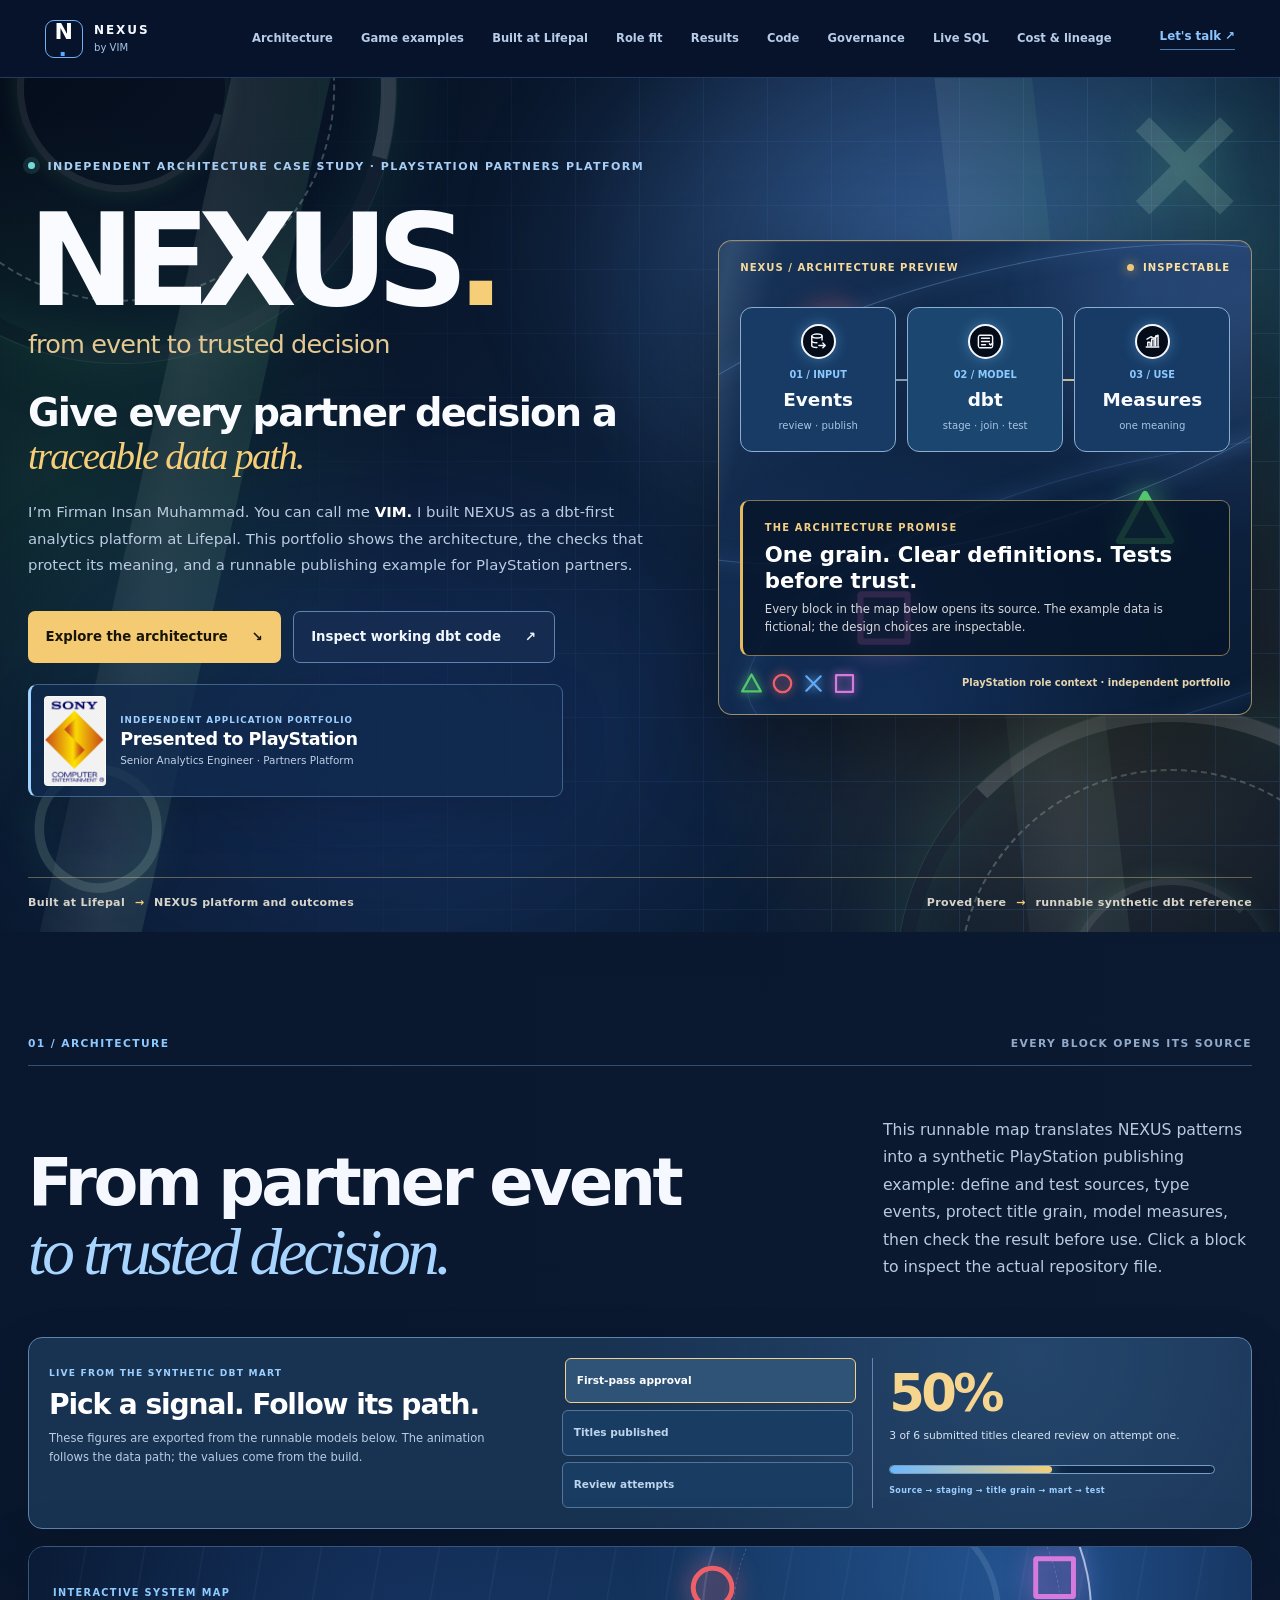
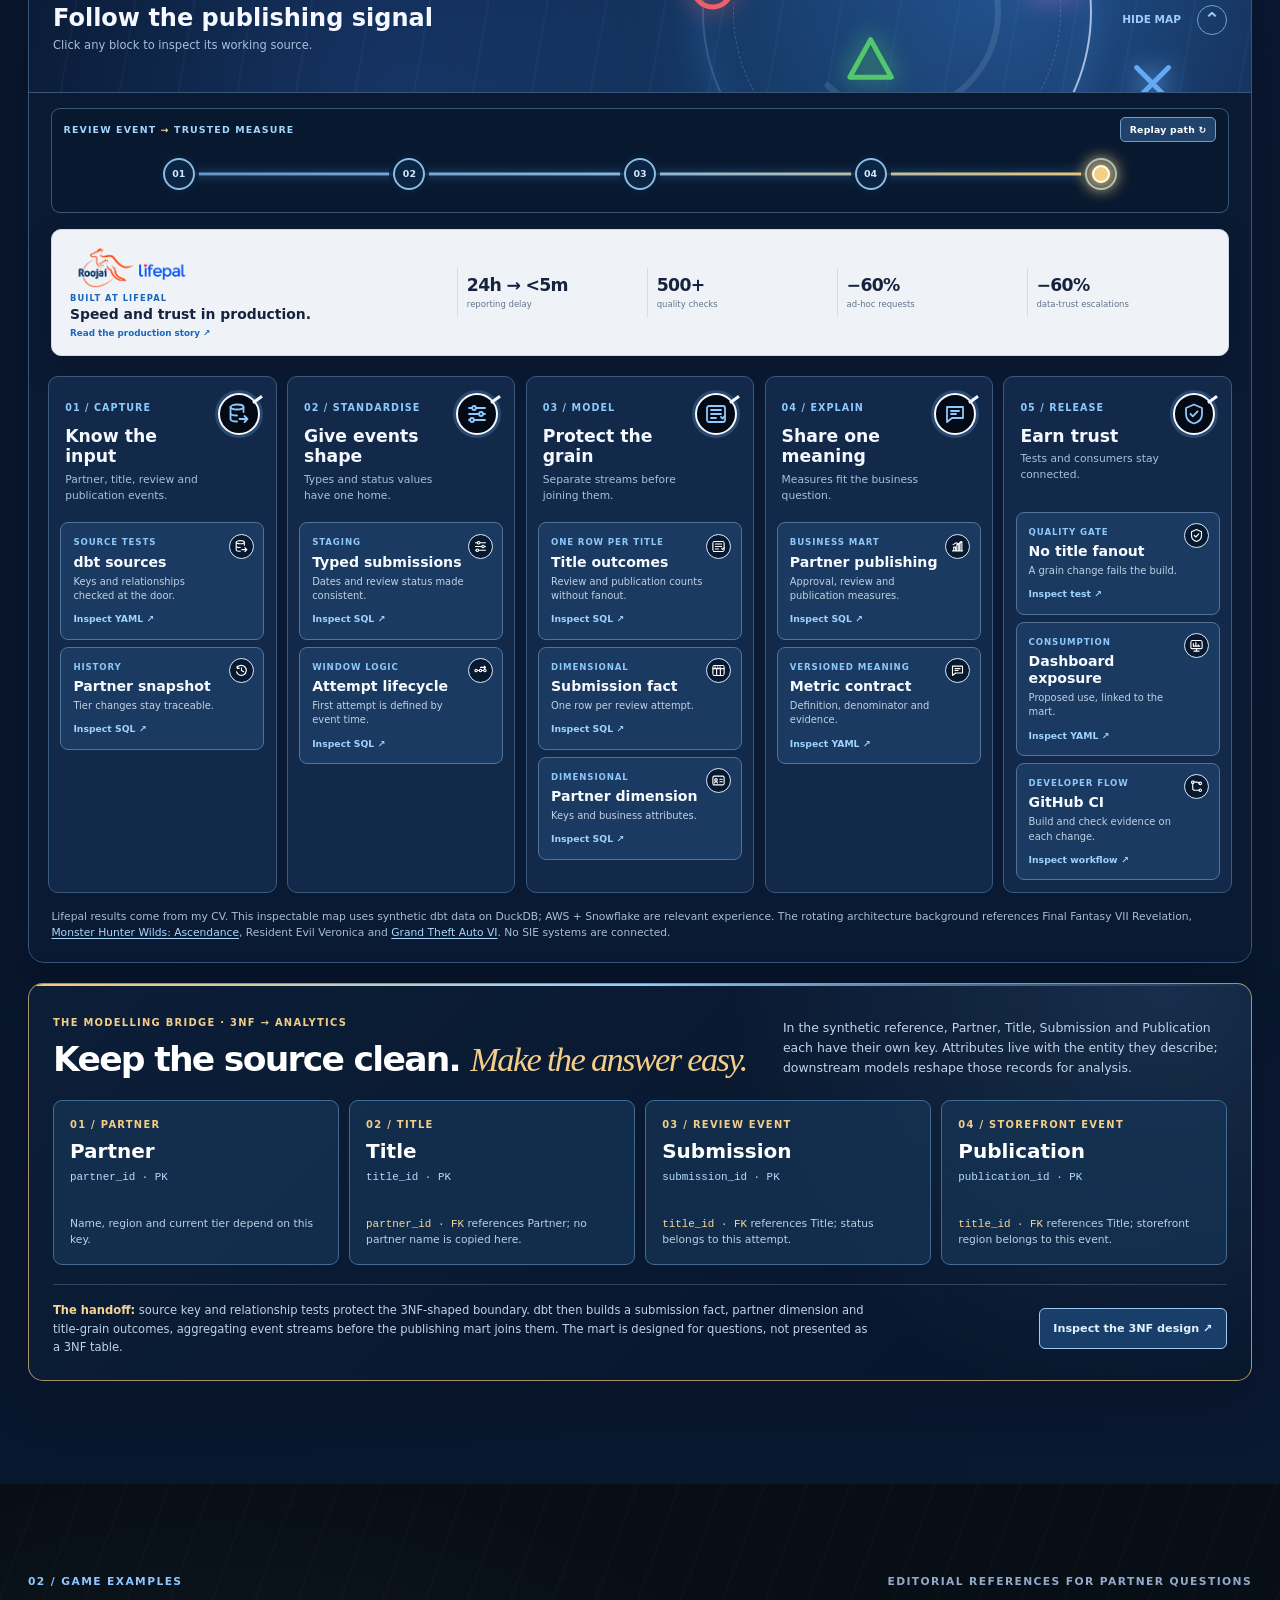
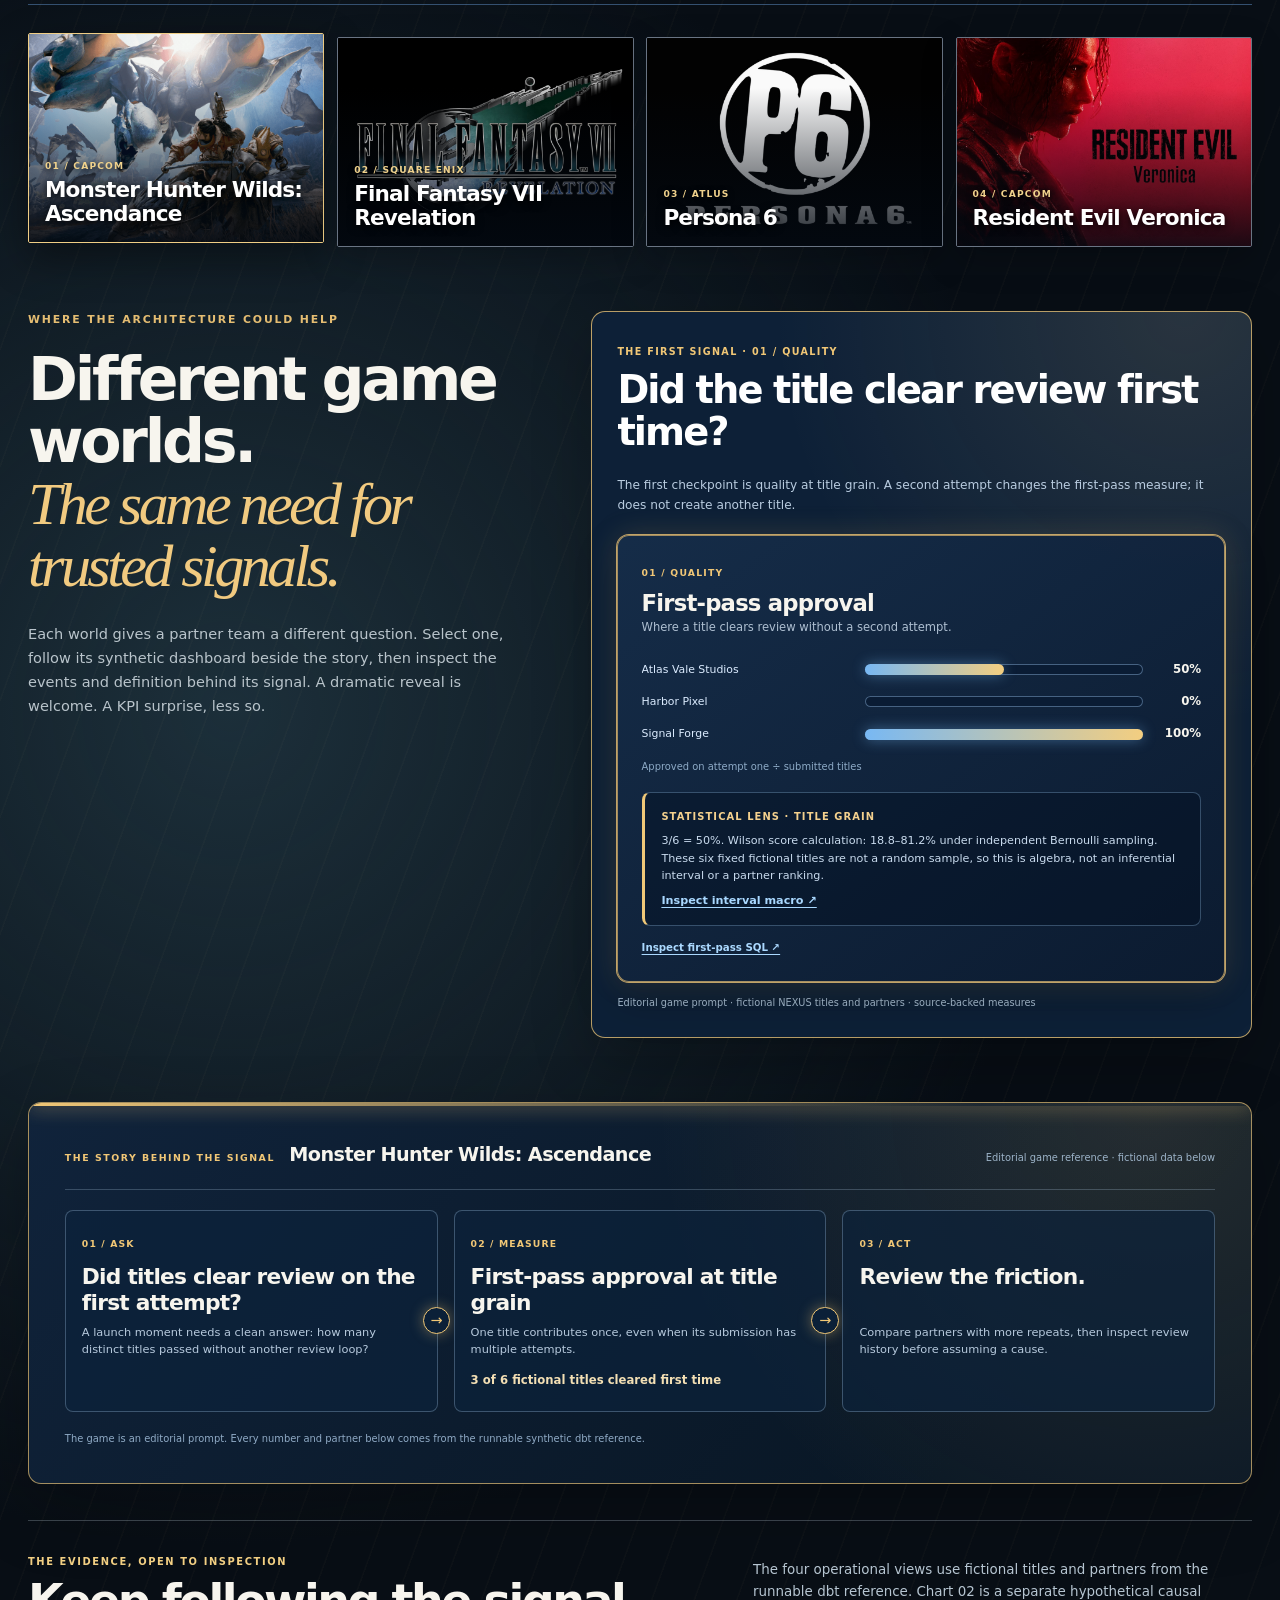
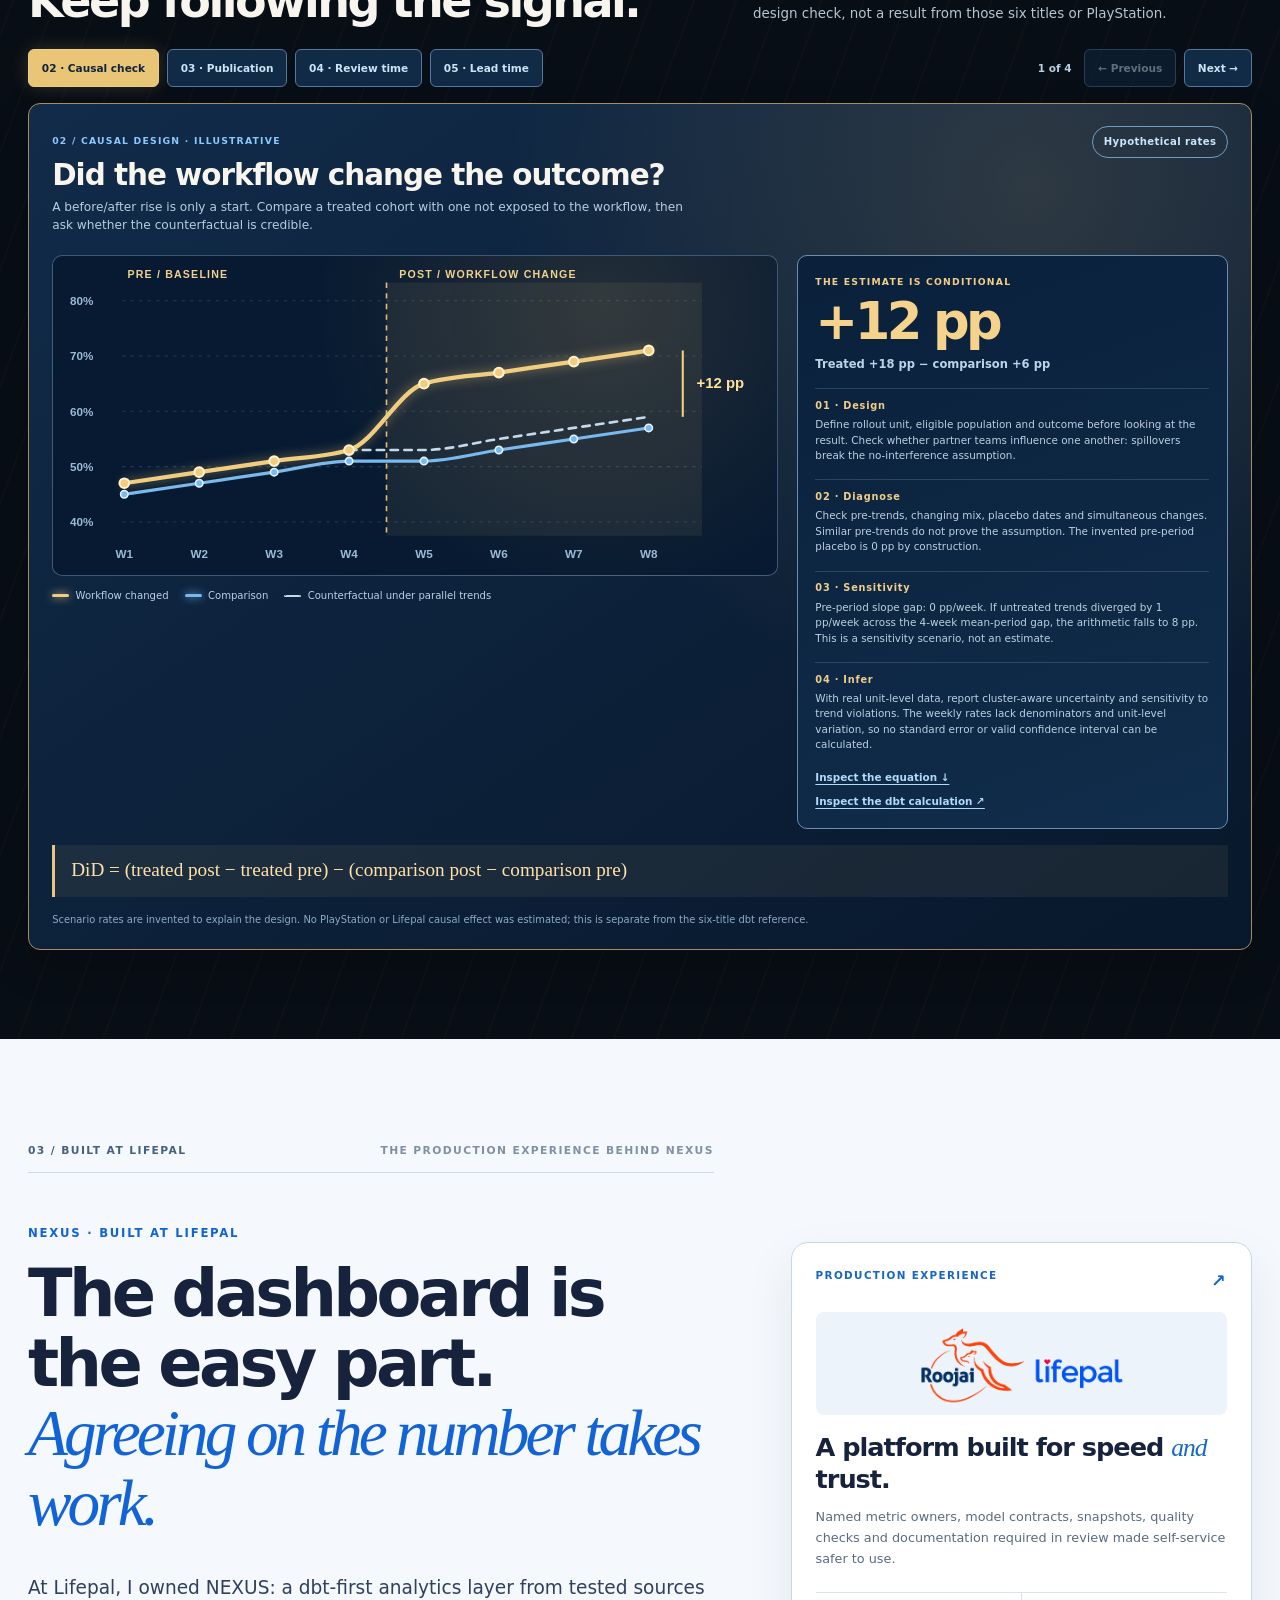
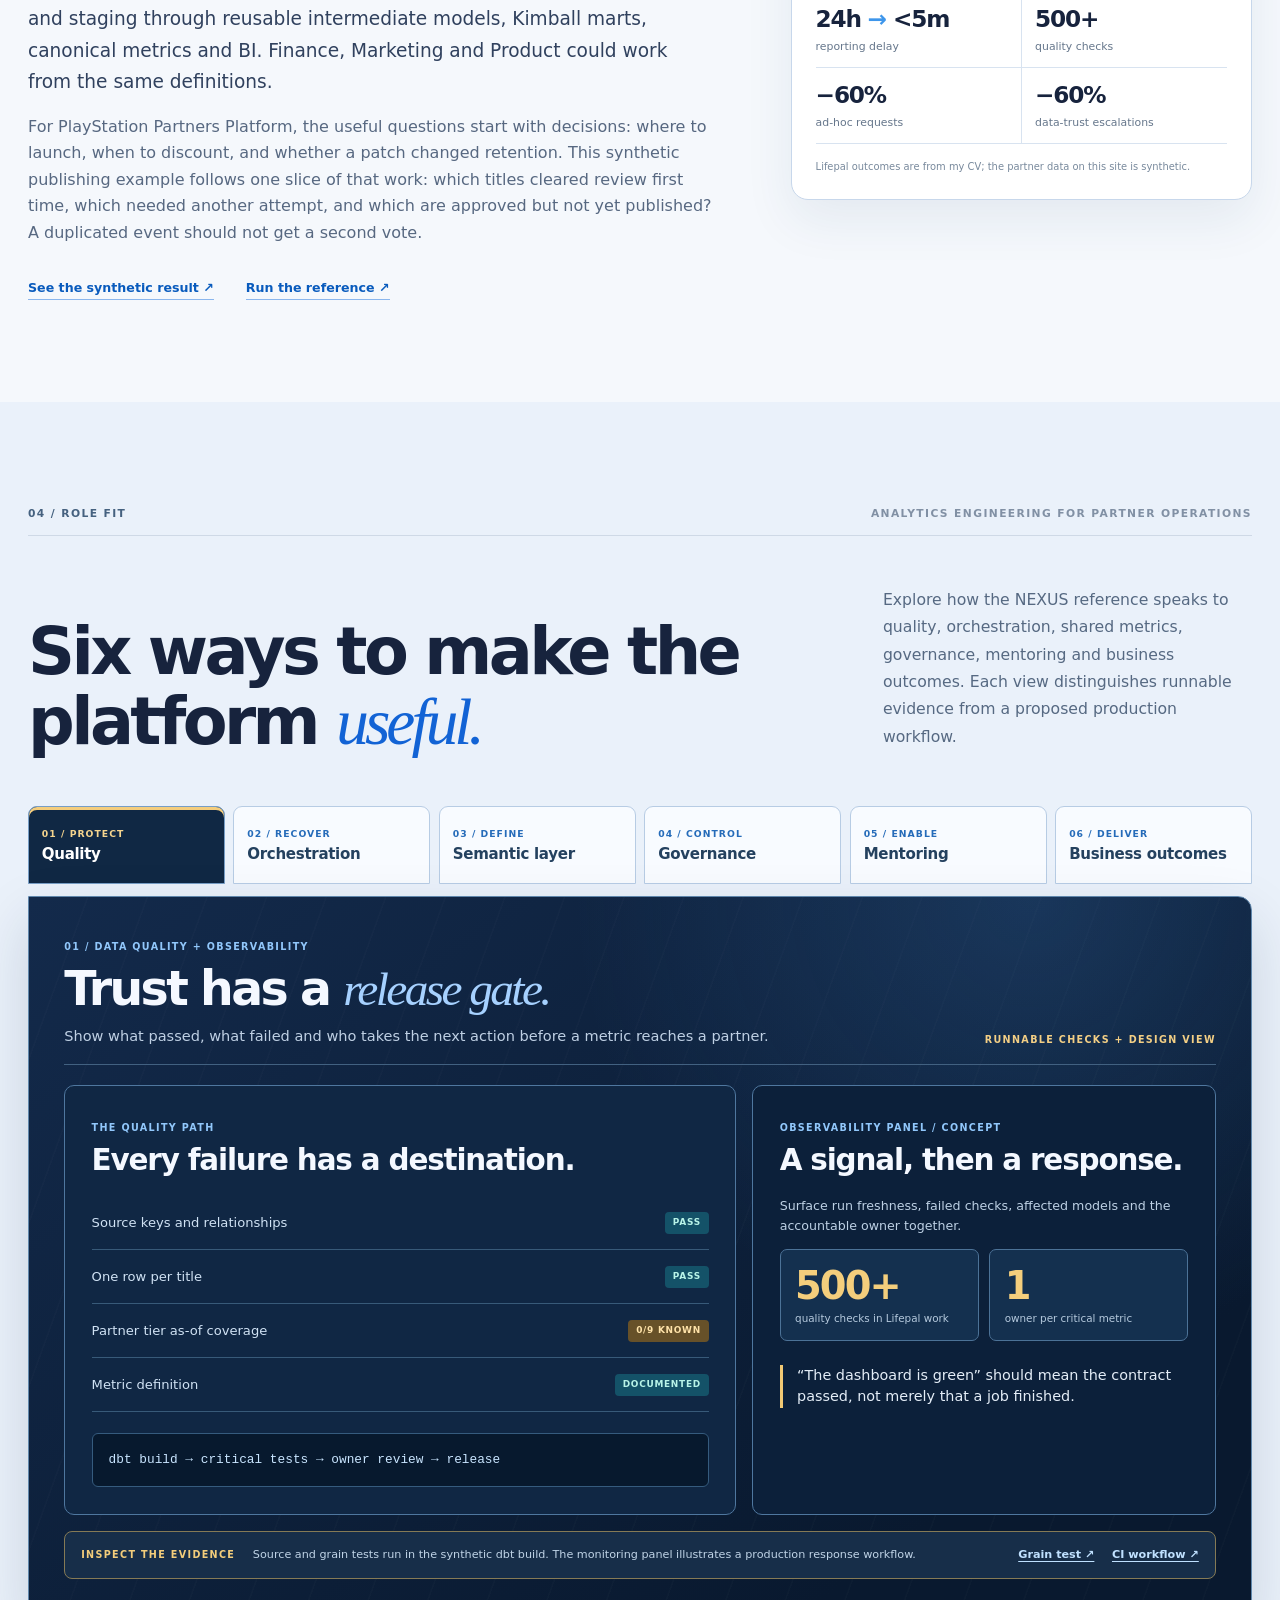
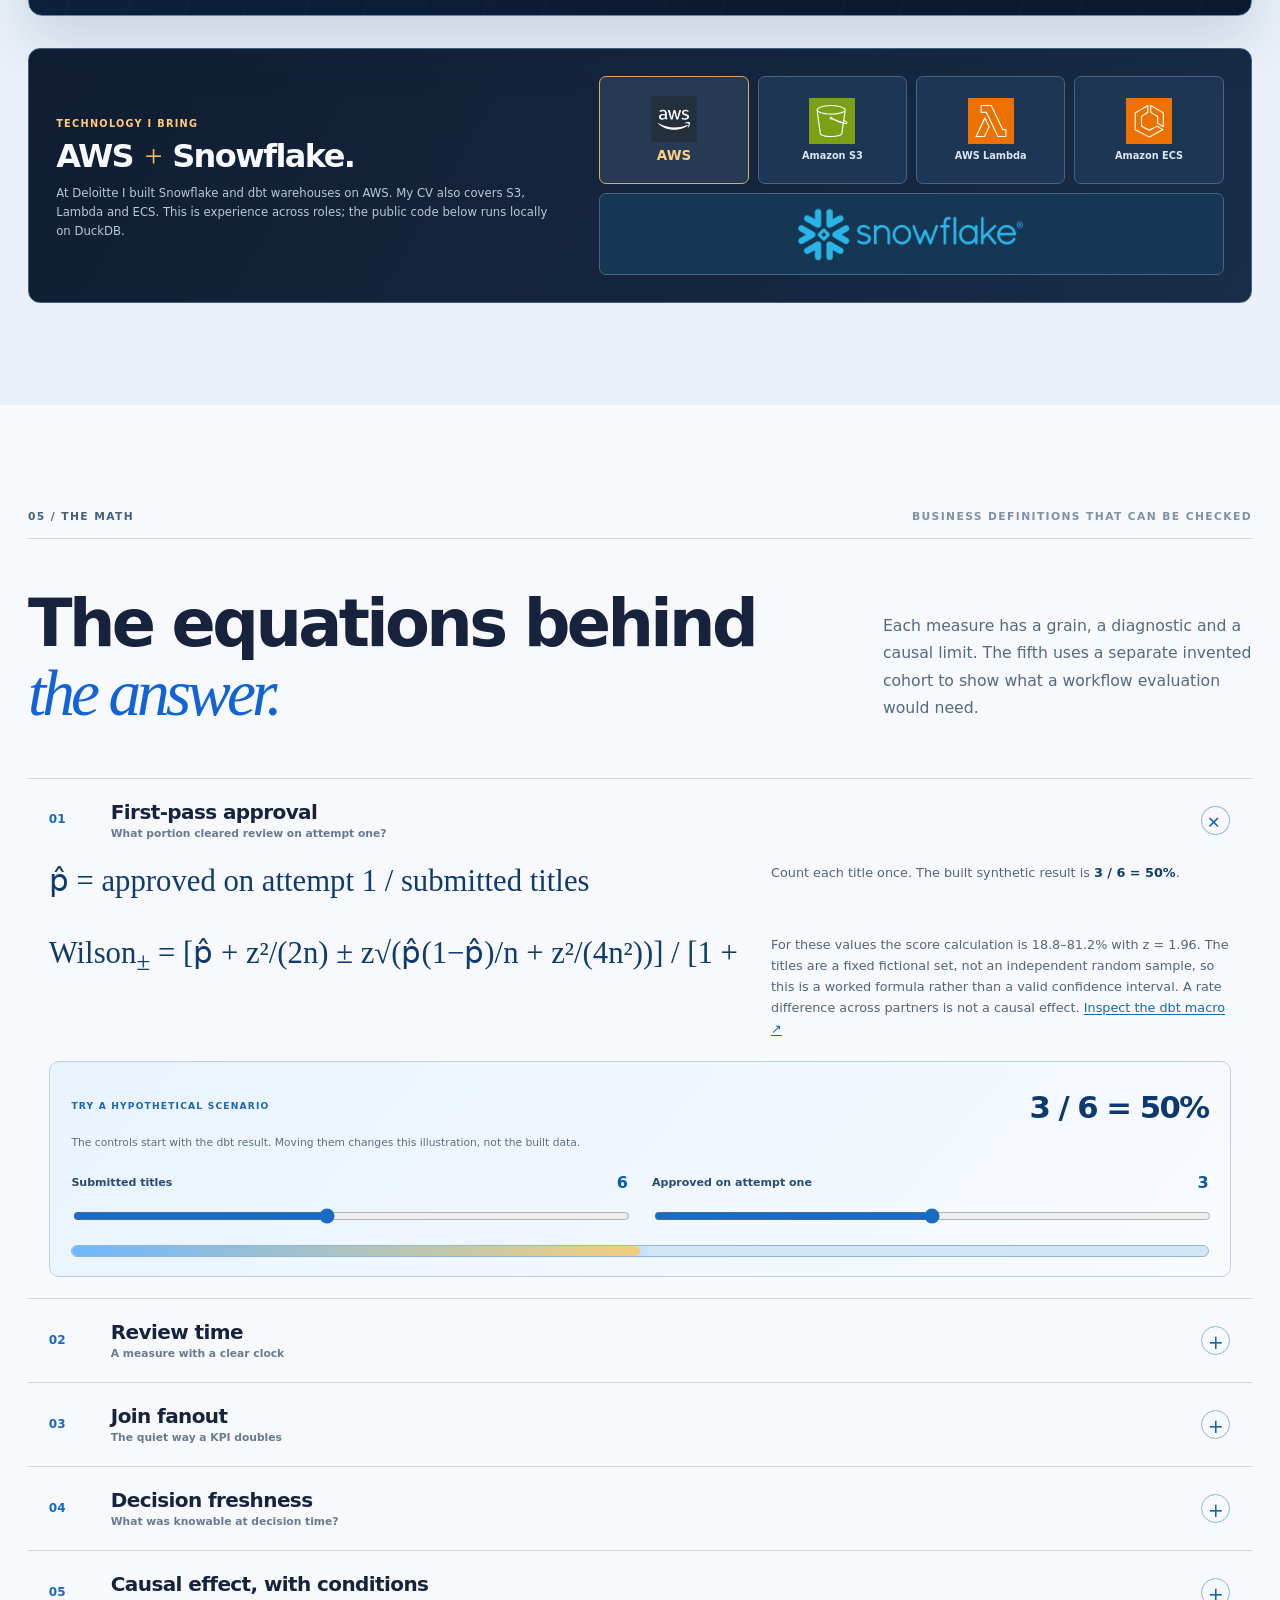
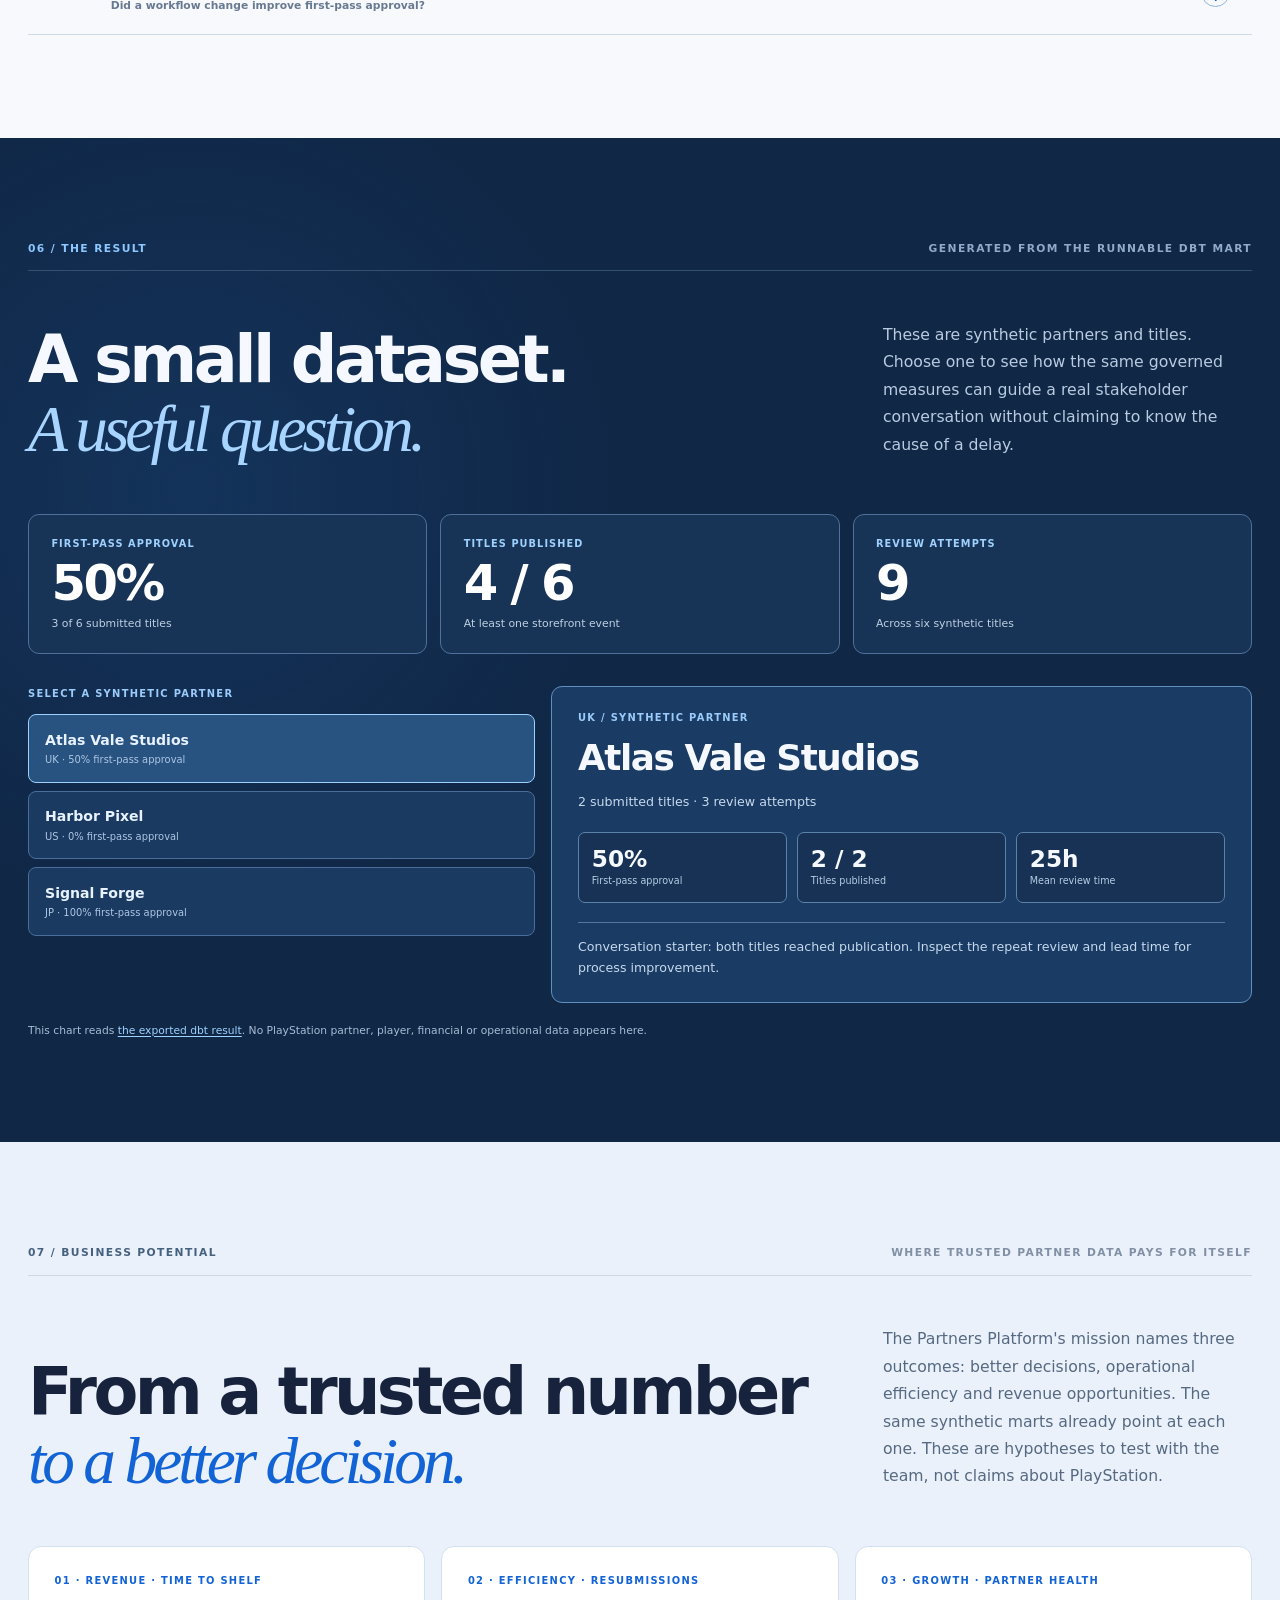
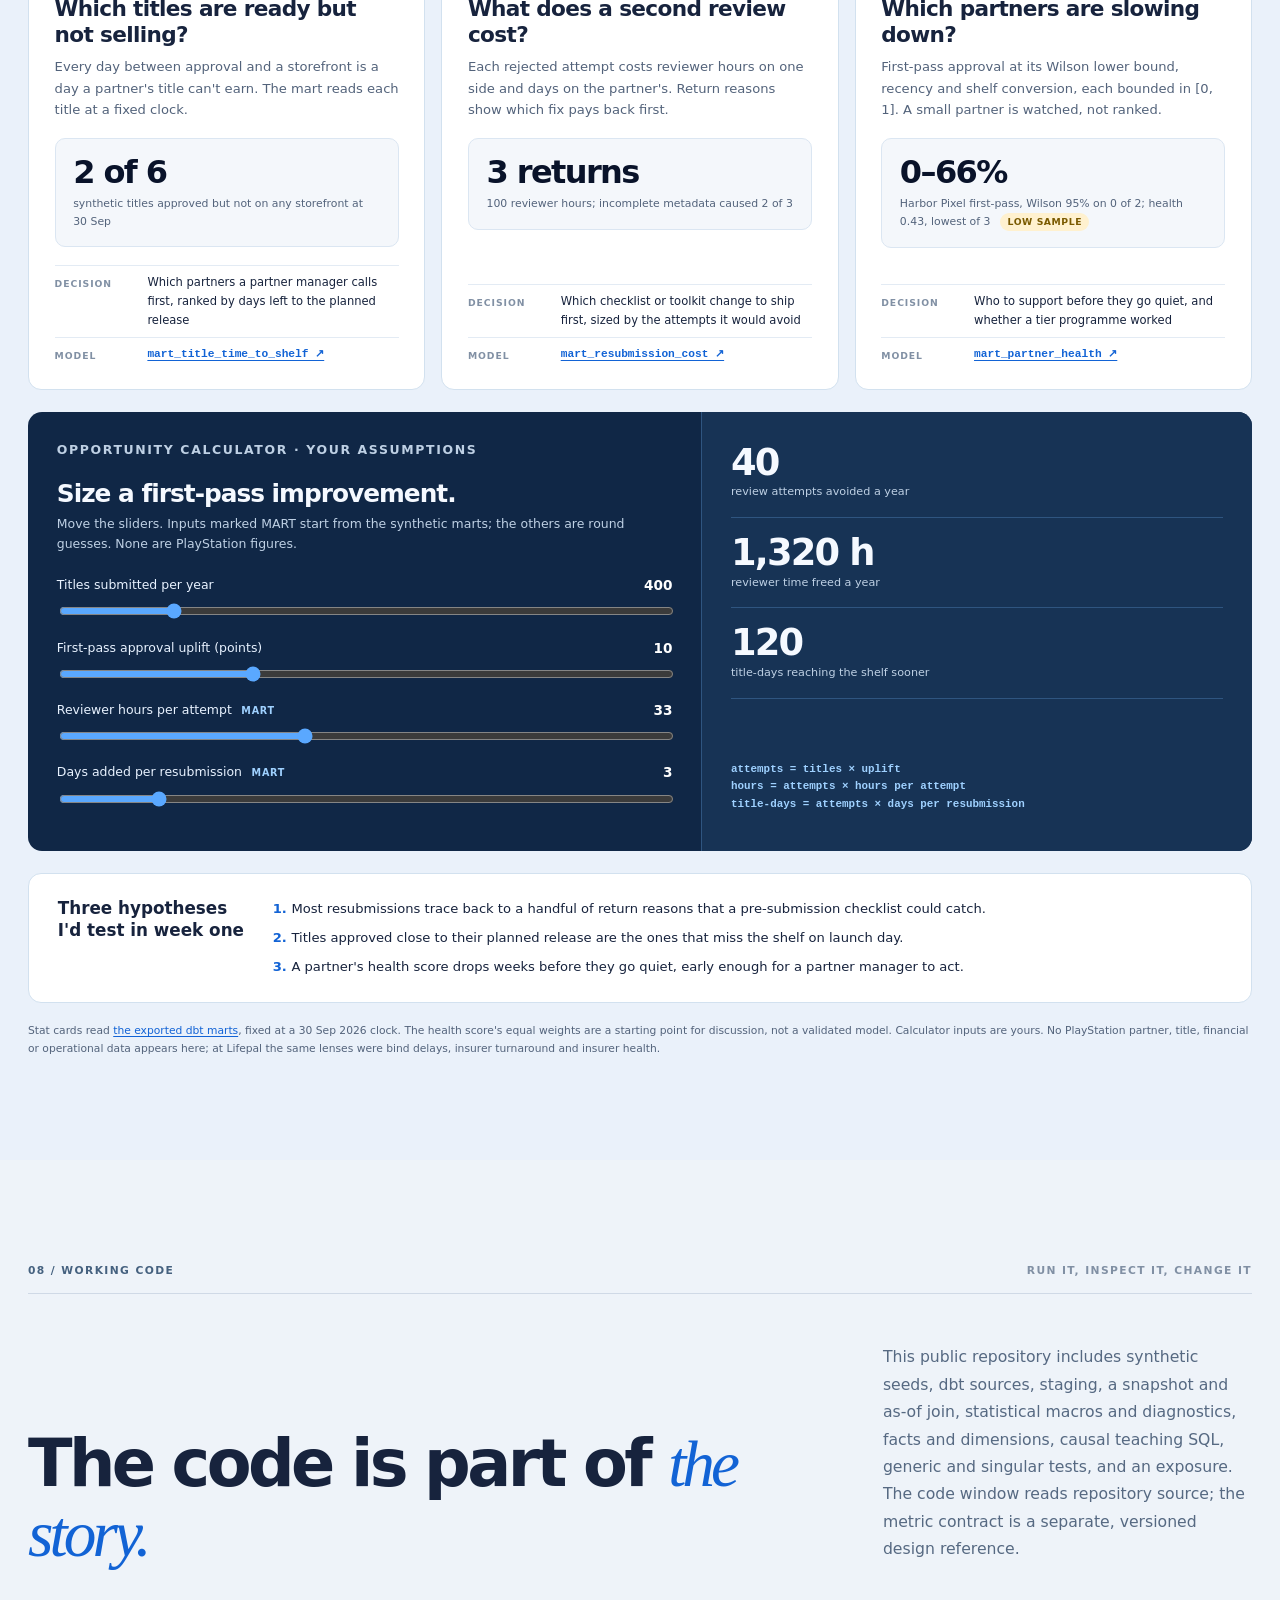
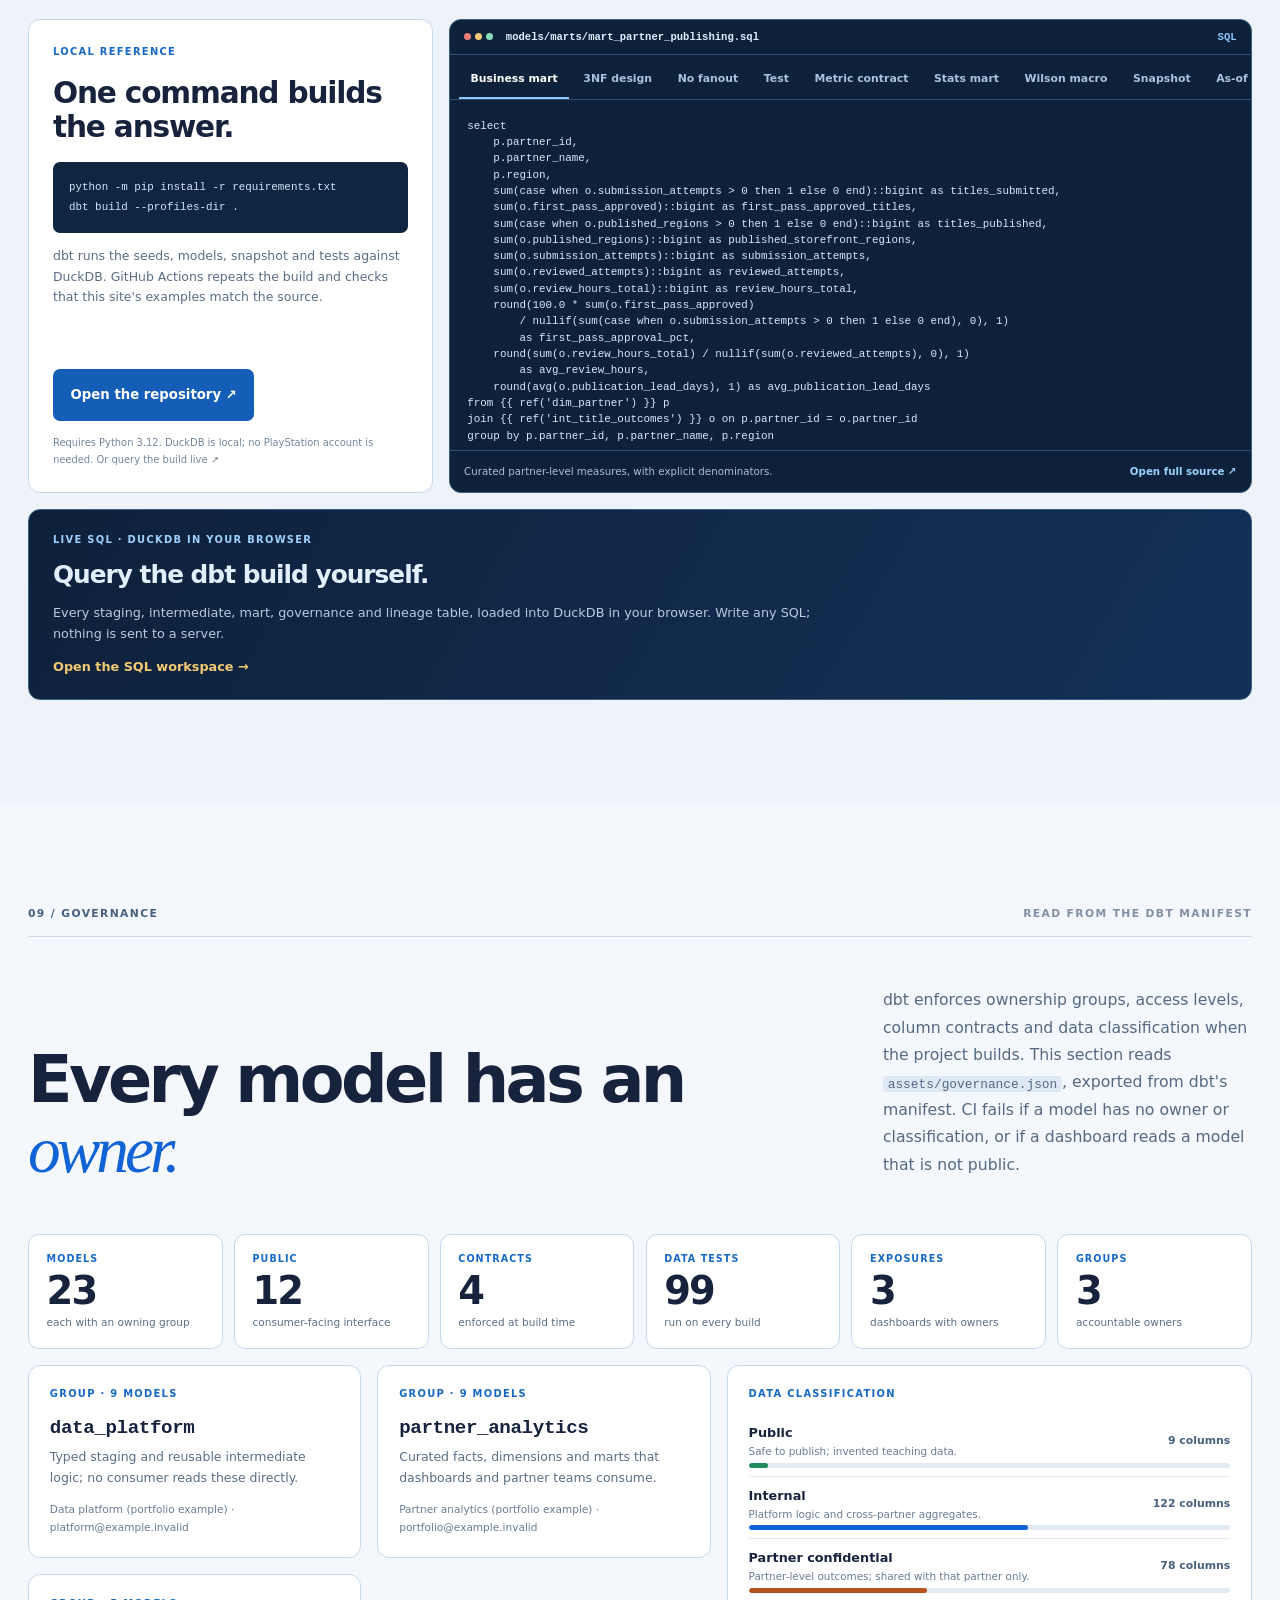
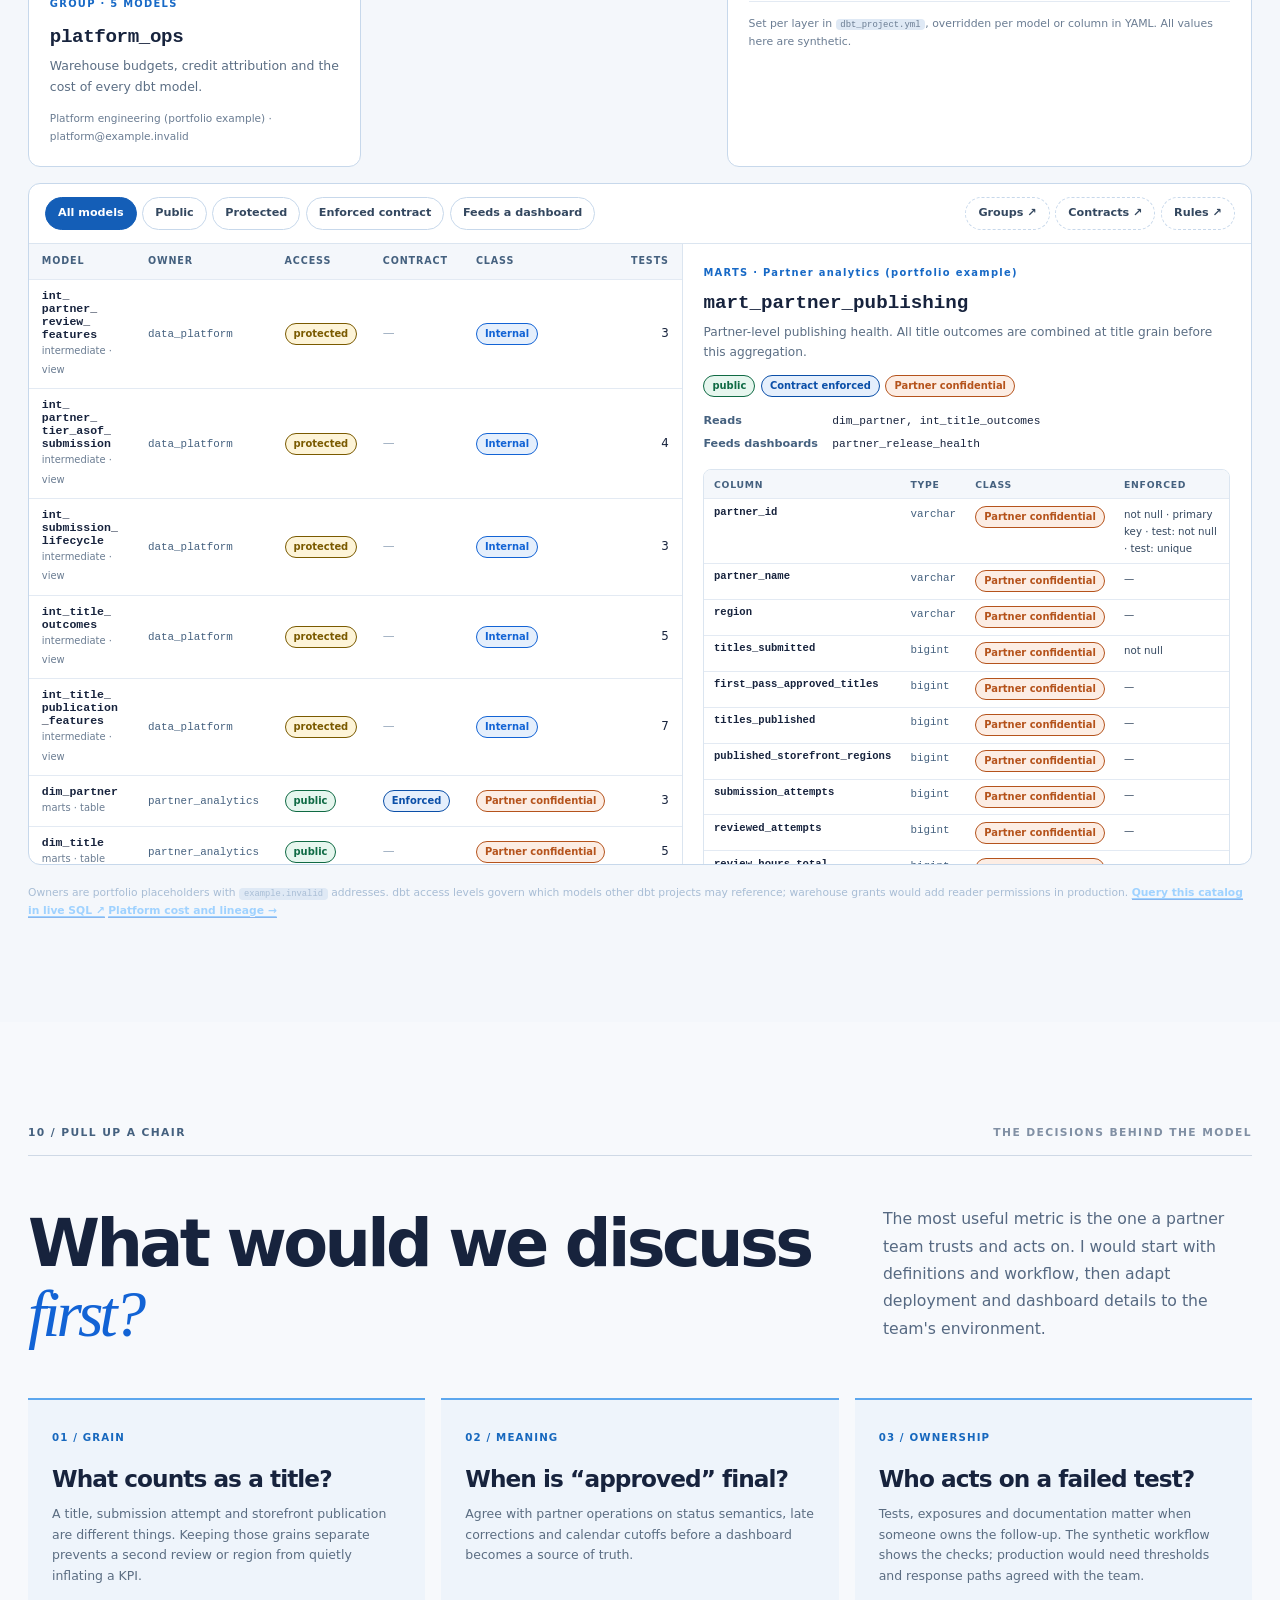
==== index.html @ 952d7b8b "Structure the SQL workspace's table browser by medallion tier - Tables are grouped as Source, Bronze" ====
<!doctype html>
<html lang="en">
<head>
  <meta charset="utf-8">
  <meta name="viewport" content="width=device-width, initial-scale=1">
  <meta name="theme-color" content="#0b101b">
  <meta name="description" content="NEXUS by VIM: an independent Senior Analytics Engineer portfolio case study for PlayStation Partners Platform. Explore dbt models, tests, metrics and runnable synthetic code.">
  <title>NEXUS for PlayStation Partners | VIM · Senior Analytics Engineer</title>
  <link rel="icon" type="image/svg+xml" href="assets/favicon.svg">
  <link rel="stylesheet" href="assets/site.css?v=8">
  <link rel="stylesheet" href="assets/role-fit.css?v=1">
  <link rel="stylesheet" href="assets/playground.css?v=4">
  <link rel="stylesheet" href="assets/governance.css?v=1">
  <script src="assets/vendor/d3.v7.min.js" defer></script>
  <script src="assets/site.js?v=8" defer></script>
  <script src="assets/role-fit.js?v=1" defer></script>
  <script src="assets/governance.js?v=2" defer></script>
</head>
<body>
  <a class="skip-link" href="#architecture">Skip to the architecture</a>
  <header id="top" class="site-header">
    <a class="brand" href="#top" aria-label="NEXUS, back to top"><span class="brand-mark">N<span>·</span></span><span><strong>NEXUS</strong><small>by VIM</small></span></a>
    <nav aria-label="Primary navigation">
      <a href="#architecture">Architecture</a><a href="#featured-game">Game examples</a><a href="#story">Built at Lifepal</a><a href="#role-fit">Role fit</a><a href="#insights">Results</a><a href="#proof">Code</a><a href="#governance">Governance</a><a href="sql.html">Live SQL</a><a href="platform.html">Cost &amp; lineage</a>
    </nav>
    <a class="header-cta" href="#contact">Let's talk <span aria-hidden="true">↗</span></a>
  </header>

  <main>
    <section class="hero" aria-labelledby="hero-title">
      <div class="hero-glow" aria-hidden="true"></div>
      <div class="persona-hero-bg" aria-hidden="true"><span class="persona-ring persona-ring-left"></span><span class="persona-ring persona-ring-right"></span><span class="persona-slice persona-slice-one"></span><span class="persona-slice persona-slice-two"></span><span class="persona-scan"></span><span class="persona-mark persona-mark-one">○</span><span class="persona-mark persona-mark-two">×</span></div>
      <div class="shell hero-grid">
        <div class="hero-copy">
          <p class="eyebrow"><span class="live-dot"></span> Independent architecture case study · PlayStation Partners Platform</p>
          <h1 id="hero-title">NEXUS<span>.</span><small>from event to trusted decision</small></h1>
          <p class="hero-lede">Give every partner decision a <em>traceable data path.</em></p>
          <p class="hero-sub">I’m Firman Insan Muhammad. You can call me <strong>VIM.</strong> I built NEXUS as a dbt-first analytics platform at Lifepal. This portfolio shows the architecture, the checks that protect its meaning, and a runnable publishing example for PlayStation partners.</p>
          <div class="hero-actions"><a class="button button-primary" href="#architecture">Explore the architecture <span aria-hidden="true">↘</span></a><a class="button button-secondary" href="#proof">Inspect working dbt code <span aria-hidden="true">↗</span></a></div>
          <div class="hero-presented"><img src="assets/sony-computer-entertainment-reference.webp" alt="Sony Computer Entertainment heritage logo supplied by VIM"><span><small>INDEPENDENT APPLICATION PORTFOLIO</small><strong>Presented to PlayStation</strong><em>Senior Analytics Engineer · Partners Platform</em></span></div>
        </div>
        <div class="hero-visual" aria-label="Animated NEXUS data path from events through dbt models to trusted measures">
          <div class="ps5-atmosphere" aria-hidden="true"><i class="ps-ribbon ps-ribbon-one"></i><i class="ps-ribbon ps-ribbon-two"></i><svg class="ps-glyph ps-glyph-one ps-circle"><use href="assets/ps-controller-symbols.svg#circle"></use></svg><svg class="ps-glyph ps-glyph-two ps-triangle"><use href="assets/ps-controller-symbols.svg#triangle"></use></svg><svg class="ps-glyph ps-glyph-three ps-square"><use href="assets/ps-controller-symbols.svg#square"></use></svg><svg class="ps-glyph ps-glyph-four ps-cross"><use href="assets/ps-controller-symbols.svg#cross"></use></svg></div>
          <div class="visual-top"><span>NEXUS / ARCHITECTURE PREVIEW</span><span class="visual-status"><i></i> INSPECTABLE</span></div>
          <div class="visual-pipeline" aria-hidden="true"><div class="visual-line"><span class="traveller"></span><span class="traveller traveller-two"></span></div><div class="visual-node"><svg><use href="assets/nexus-icons.svg#intake"></use></svg><span>01 / INPUT</span><strong>Events</strong><small>review · publish</small></div><div class="visual-node"><svg><use href="assets/nexus-icons.svg#title"></use></svg><span>02 / MODEL</span><strong>dbt</strong><small>stage · join · test</small></div><div class="visual-node"><svg><use href="assets/nexus-icons.svg#mart"></use></svg><span>03 / USE</span><strong>Measures</strong><small>one meaning</small></div></div>
          <div class="visual-answer"><span>THE ARCHITECTURE PROMISE</span><strong>One grain. Clear definitions. Tests before trust.</strong><p>Every block in the map below opens its source. The example data is fictional; the design choices are inspectable.</p></div>
          <div class="visual-footer"><div class="ps-controller-buttons" aria-label="PlayStation controller symbols"><svg class="ps-triangle"><use href="assets/ps-controller-symbols.svg#triangle"></use></svg><svg class="ps-circle"><use href="assets/ps-controller-symbols.svg#circle"></use></svg><svg class="ps-cross"><use href="assets/ps-controller-symbols.svg#cross"></use></svg><svg class="ps-square"><use href="assets/ps-controller-symbols.svg#square"></use></svg></div><small>PlayStation role context · independent portfolio</small></div>
        </div>
      </div>
      <div class="shell scope-ribbon"><span>Built at Lifepal <b>→</b> NEXUS platform and outcomes</span><span>Proved here <b>→</b> runnable synthetic dbt reference</span></div>
    </section>

    <section id="architecture" class="architecture section-pad" aria-labelledby="architecture-title">
      <div class="architecture-worlds" aria-hidden="true"><img src="assets/ff7-revelation-hero.jpg" alt=""><img src="assets/monster-hunter-ascendance-art.png" alt=""><img src="assets/resident-evil-veronica-hero.jpg" alt=""><img src="assets/gta-vi-vice-city-official.jpg" alt=""></div>
      <div class="shell">
        <div class="section-index section-index-light"><span>01 / ARCHITECTURE</span><span>Every block opens its source</span></div>
        <div class="split-heading"><h2 id="architecture-title">From partner event<br><em>to trusted decision.</em></h2><p>This runnable map translates NEXUS patterns into a synthetic PlayStation publishing example: define and test sources, type events, protect title grain, model measures, then check the result before use. Click a block to inspect the actual repository file.</p></div>
        <div class="signal-lab" aria-label="Explore measures generated by the synthetic dbt mart">
          <div class="signal-intro"><span>LIVE FROM THE SYNTHETIC DBT MART</span><h3>Pick a signal. Follow its path.</h3><p>These figures are exported from the runnable models below. The animation follows the data path; the values come from the build.</p></div>
          <div class="signal-controls" role="group" aria-label="Choose a publishing measure"><button type="button" data-signal="approval" class="is-active" aria-pressed="true">First-pass approval</button><button type="button" data-signal="published" aria-pressed="false">Titles published</button><button type="button" data-signal="attempts" aria-pressed="false">Review attempts</button></div>
          <div class="signal-readout" aria-live="polite"><span id="signal-value">50%</span><p id="signal-explanation">3 of 6 submitted titles cleared review on attempt one.</p><div class="signal-meter" aria-hidden="true"><i id="signal-meter-fill" style="width:50%"></i></div><small>Source → staging → title grain → mart → test</small></div>
        </div>
        <details class="map-accordion" open>
          <summary><span class="map-summary-fx" aria-hidden="true"><i class="map-light map-light-one"></i><i class="map-light map-light-two"></i><i class="map-orbit"></i><svg class="map-symbol map-symbol-circle ps-circle"><use href="assets/ps-controller-symbols.svg#circle"></use></svg><svg class="map-symbol map-symbol-triangle ps-triangle"><use href="assets/ps-controller-symbols.svg#triangle"></use></svg><svg class="map-symbol map-symbol-square ps-square"><use href="assets/ps-controller-symbols.svg#square"></use></svg><svg class="map-symbol map-symbol-cross ps-cross"><use href="assets/ps-controller-symbols.svg#cross"></use></svg></span><span class="map-summary-copy"><small>INTERACTIVE SYSTEM MAP</small><strong>Follow the publishing signal</strong><em>Click any block to inspect its working source.</em></span><span class="map-toggle"><span class="open-word">Hide map</span><span class="closed-word">Show map</span><b aria-hidden="true">⌄</b></span></summary>
          <div class="map-body">
            <div id="route-console" class="route-console is-replaying"><div class="route-label"><span>REVIEW EVENT <b>→</b> TRUSTED MEASURE</span><button type="button" id="route-replay" aria-label="Replay the data path animation">Replay path ↻</button></div><div class="route-track" aria-hidden="true"><span class="route-station" style="--station:0">01</span><span class="route-station" style="--station:1">02</span><span class="route-station" style="--station:2">03</span><span class="route-station" style="--station:3">04</span><span class="route-station" style="--station:4">05</span><i class="route-packet"></i></div></div>
            <div class="map-proof-strip"><div class="map-proof-lead"><img src="assets/roojai-lifepal-transparent.png" alt="Roojai and Lifepal"><span>BUILT AT LIFEPAL</span><strong>Speed and trust in production.</strong><a href="#story">Read the production story ↗</a></div><div class="map-proof-numbers"><div><strong>24h → &lt;5m</strong><small>reporting delay</small></div><div><strong>500+</strong><small>quality checks</small></div><div><strong>−60%</strong><small>ad-hoc requests</small></div><div><strong>−60%</strong><small>data-trust escalations</small></div></div></div>
            <div class="map-stages">
              <article class="map-stage"><div class="stage-title"><span class="stage-badge" aria-hidden="true"><svg><use href="assets/nexus-icons.svg#intake"></use></svg></span><span>01 / CAPTURE</span><h3>Know the input</h3><p>Partner, title, review and publication events.</p></div><button type="button" data-snippet="source"><svg class="block-icon" aria-hidden="true"><use href="assets/nexus-icons.svg#intake"></use></svg><small>SOURCE TESTS</small><strong>dbt sources</strong><span>Keys and relationships checked at the door.</span><b>Inspect YAML ↗</b></button><button type="button" data-snippet="snapshot"><svg class="block-icon" aria-hidden="true"><use href="assets/nexus-icons.svg#history"></use></svg><small>HISTORY</small><strong>Partner snapshot</strong><span>Tier changes stay traceable.</span><b>Inspect SQL ↗</b></button></article>
              <article class="map-stage"><div class="stage-title"><span class="stage-badge" aria-hidden="true"><svg><use href="assets/nexus-icons.svg#staging"></use></svg></span><span>02 / STANDARDISE</span><h3>Give events shape</h3><p>Types and status values have one home.</p></div><button type="button" data-snippet="stage"><svg class="block-icon" aria-hidden="true"><use href="assets/nexus-icons.svg#staging"></use></svg><small>STAGING</small><strong>Typed submissions</strong><span>Dates and review status made consistent.</span><b>Inspect SQL ↗</b></button><button type="button" data-snippet="lifecycle"><svg class="block-icon" aria-hidden="true"><use href="assets/nexus-icons.svg#lifecycle"></use></svg><small>WINDOW LOGIC</small><strong>Attempt lifecycle</strong><span>First attempt is defined by event time.</span><b>Inspect SQL ↗</b></button></article>
              <article class="map-stage"><div class="stage-title"><span class="stage-badge" aria-hidden="true"><svg><use href="assets/nexus-icons.svg#title"></use></svg></span><span>03 / MODEL</span><h3>Protect the grain</h3><p>Separate streams before joining them.</p></div><button type="button" data-snippet="title"><svg class="block-icon" aria-hidden="true"><use href="assets/nexus-icons.svg#title"></use></svg><small>ONE ROW PER TITLE</small><strong>Title outcomes</strong><span>Review and publication counts without fanout.</span><b>Inspect SQL ↗</b></button><button type="button" data-snippet="fact"><svg class="block-icon" aria-hidden="true"><use href="assets/nexus-icons.svg#fact"></use></svg><small>DIMENSIONAL</small><strong>Submission fact</strong><span>One row per review attempt.</span><b>Inspect SQL ↗</b></button><button type="button" data-snippet="dimension"><svg class="block-icon" aria-hidden="true"><use href="assets/nexus-icons.svg#dimension"></use></svg><small>DIMENSIONAL</small><strong>Partner dimension</strong><span>Keys and business attributes.</span><b>Inspect SQL ↗</b></button></article>
              <article class="map-stage"><div class="stage-title"><span class="stage-badge" aria-hidden="true"><svg><use href="assets/nexus-icons.svg#semantic"></use></svg></span><span>04 / EXPLAIN</span><h3>Share one meaning</h3><p>Measures fit the business question.</p></div><button type="button" data-snippet="mart"><svg class="block-icon" aria-hidden="true"><use href="assets/nexus-icons.svg#mart"></use></svg><small>BUSINESS MART</small><strong>Partner publishing</strong><span>Approval, review and publication measures.</span><b>Inspect SQL ↗</b></button><button type="button" data-snippet="semantic"><svg class="block-icon" aria-hidden="true"><use href="assets/nexus-icons.svg#semantic"></use></svg><small>VERSIONED MEANING</small><strong>Metric contract</strong><span>Definition, denominator and evidence.</span><b>Inspect YAML ↗</b></button></article>
              <article class="map-stage"><div class="stage-title"><span class="stage-badge" aria-hidden="true"><svg><use href="assets/nexus-icons.svg#test"></use></svg></span><span>05 / RELEASE</span><h3>Earn trust</h3><p>Tests and consumers stay connected.</p></div><button type="button" data-snippet="tests"><svg class="block-icon" aria-hidden="true"><use href="assets/nexus-icons.svg#test"></use></svg><small>QUALITY GATE</small><strong>No title fanout</strong><span>A grain change fails the build.</span><b>Inspect test ↗</b></button><button type="button" data-snippet="exposure"><svg class="block-icon" aria-hidden="true"><use href="assets/nexus-icons.svg#exposure"></use></svg><small>CONSUMPTION</small><strong>Dashboard exposure</strong><span>Proposed use, linked to the mart.</span><b>Inspect YAML ↗</b></button><button type="button" data-snippet="ci"><svg class="block-icon" aria-hidden="true"><use href="assets/nexus-icons.svg#ci"></use></svg><small>DEVELOPER FLOW</small><strong>GitHub CI</strong><span>Build and check evidence on each change.</span><b>Inspect workflow ↗</b></button></article>
            </div>
            <p class="map-caption">Lifepal results come from my CV. This inspectable map uses synthetic dbt data on DuckDB; AWS + Snowflake are relevant experience. The rotating architecture background references Final Fantasy VII Revelation, <a href="https://blog.playstation.com/2026/09/03/monster-hunter-wilds-ascendance-reveals-new-monsters-story-details-and-gameplay" target="_blank" rel="noopener noreferrer">Monster Hunter Wilds: Ascendance</a>, Resident Evil Veronica and <a href="https://www.rockstargames.com/VI/media/screenshots" target="_blank" rel="noopener noreferrer">Grand Theft Auto VI</a>. No SIE systems are connected.</p>
          </div>
        </details>
        <aside class="normalization-bridge" aria-labelledby="normalization-title">
          <div class="normalization-heading"><div><span>THE MODELLING BRIDGE · 3NF → ANALYTICS</span><h3 id="normalization-title">Keep the source clean. <em>Make the answer easy.</em></h3></div><p>In the synthetic reference, Partner, Title, Submission and Publication each have their own key. Attributes live with the entity they describe; downstream models reshape those records for analysis.</p></div>
          <div class="normalization-entities" aria-label="3NF-shaped source entities and key relationships">
            <div class="normalization-entity"><small>01 / PARTNER</small><strong>Partner</strong><code>partner_id · PK</code><span>Name, region and current tier depend on this key.</span></div>
            <div class="normalization-entity"><small>02 / TITLE</small><strong>Title</strong><code>title_id · PK</code><span><code>partner_id · FK</code> references Partner; no partner name is copied here.</span></div>
            <div class="normalization-entity"><small>03 / REVIEW EVENT</small><strong>Submission</strong><code>submission_id · PK</code><span><code>title_id · FK</code> references Title; status belongs to this attempt.</span></div>
            <div class="normalization-entity"><small>04 / STOREFRONT EVENT</small><strong>Publication</strong><code>publication_id · PK</code><span><code>title_id · FK</code> references Title; storefront region belongs to this event.</span></div>
          </div>
          <div class="normalization-footer"><p><strong>The handoff:</strong> source key and relationship tests protect the 3NF-shaped boundary. dbt then builds a submission fact, partner dimension and title-grain outcomes, aggregating event streams before the publishing mart joins them. The mart is designed for questions, not presented as a 3NF table.</p><button type="button" data-snippet="normalization">Inspect the 3NF design ↗</button></div>
        </aside>
      </div>
    </section>

    <section id="featured-game" class="game-feature" data-world="wilds" aria-labelledby="game-title">
      <div class="shell"><div class="section-index section-index-light"><span>02 / GAME EXAMPLES</span><span>Editorial references for partner questions</span></div></div>
      <div class="shell game-shelf" role="group" aria-label="Choose a game world">
        <button type="button" class="game-choice is-active" data-game="wilds" aria-pressed="true"><img src="assets/monster-hunter-ascendance-art.png" alt=""><span>01 / CAPCOM</span><strong>Monster Hunter Wilds: Ascendance</strong></button>
        <button type="button" class="game-choice" data-game="revelation" aria-pressed="false"><img src="assets/ff7-revelation-cover.jpg" alt=""><span>02 / SQUARE ENIX</span><strong>Final Fantasy VII Revelation</strong></button>
        <button type="button" class="game-choice" data-game="persona" aria-pressed="false"><img src="assets/persona-6-cover.jpg" alt=""><span>03 / ATLUS</span><strong>Persona 6</strong></button>
        <button type="button" class="game-choice" data-game="veronica" aria-pressed="false"><img src="assets/resident-evil-veronica-cover.jpg" alt=""><span>04 / CAPCOM</span><strong>Resident Evil Veronica</strong></button>
      </div>
      <div class="shell game-feature-grid">
        <div class="game-copy">
          <p class="game-kicker">WHERE THE ARCHITECTURE COULD HELP</p>
          <h2 id="game-title">Different game worlds.<br><em>The same need for trusted signals.</em></h2>
          <p>Each world gives a partner team a different question. Select one, follow its synthetic dashboard beside the story, then inspect the events and definition behind its signal. A dramatic reveal is welcome. A KPI surprise, less so.</p>
        </div>
        <div class="featured-dashboard" id="featured-dashboard" aria-live="polite"><div class="featured-dashboard-intro"><div><span id="featured-dashboard-kicker">THE FIRST SIGNAL · 01 / QUALITY</span><h3 id="featured-dashboard-title">Can a title pass review first time?</h3></div><p id="featured-dashboard-context">Start with the title grain. A second attempt should change the first-pass measure, not create a second title.</p></div><div id="featured-dashboard-slot" class="featured-dashboard-slot"><p class="chart-loading">Loading the synthetic dashboard…</p></div><p class="featured-dashboard-note">Editorial game prompt · fictional NEXUS titles and partners · source-backed measures</p></div>
      </div>
      <div class="shell story-bridge" id="story-bridge" aria-live="polite">
        <div class="story-bridge-title"><span>THE STORY BEHIND THE SIGNAL</span><strong id="story-world">Monster Hunter Wilds: Ascendance</strong><small>Editorial game reference · fictional data below</small></div>
        <div class="story-bridge-steps">
          <article class="story-step"><span>01 / ASK</span><h3 id="story-question">Could a review delay change a partner's plan?</h3><p id="story-question-detail">Start with the decision, not the dashboard.</p></article>
          <article class="story-step"><span>02 / MEASURE</span><h3 id="story-measure">Review time</h3><p id="story-measure-detail">Follow the synthetic submission events and their completed reviews.</p><strong id="story-value">9 fictional review events</strong></article>
          <article class="story-step"><span>03 / ACT</span><h3 id="story-decision">Plan follow-up sooner.</h3><p id="story-decision-detail">Prior completed reviews could become point-in-time features for a future turnaround estimate.</p></article>
        </div>
        <p class="story-bridge-note">The game is an editorial prompt. Every number and partner below comes from the runnable synthetic dbt reference.</p>
      </div>
      <div class="shell chart-suite" id="chart-suite" aria-labelledby="chart-suite-title">
        <div class="chart-suite-heading"><div><span>THE EVIDENCE, OPEN TO INSPECTION</span><h3 id="chart-suite-title">Keep following the signal.</h3></div><p id="chart-story-caption">The four operational views use fictional titles and partners from the runnable dbt reference. Chart 02 is a separate hypothetical causal design check, not a result from those six titles or PlayStation.</p></div>
        <div class="chart-slide-controls" id="chart-slide-controls" hidden>
          <div class="chart-slide-tabs" id="chart-slide-tabs" role="group" aria-label="Choose a supporting chart"></div>
          <div class="chart-slide-navigation"><span id="chart-slide-status" role="status" aria-live="polite"></span><button type="button" id="chart-slide-prev" aria-label="Previous chart">← <span>Previous</span></button><button type="button" id="chart-slide-next" aria-label="Next chart"><span>Next</span> →</button></div>
        </div>
        <div id="partner-charts" class="chart-grid" role="region" aria-label="Supporting chart slides"><p class="chart-loading">Loading synthetic chart data…</p></div>
      </div>
    </section>

    <section id="story" class="story section-pad" aria-labelledby="story-title">
      <div class="shell story-grid">
        <div>
          <div class="section-index"><span>03 / BUILT AT LIFEPAL</span><span>The production experience behind NEXUS</span></div>
          <p class="section-kicker">NEXUS · built at Lifepal</p>
          <h2 id="story-title">The dashboard is the easy part.<br><em>Agreeing on the number takes work.</em></h2>
          <p class="large-copy">At Lifepal, I owned NEXUS: a dbt-first analytics layer from tested sources and staging through reusable intermediate models, Kimball marts, canonical metrics and BI. Finance, Marketing and Product could work from the same definitions.</p>
          <p>For PlayStation Partners Platform, the useful questions start with decisions: where to launch, when to discount, and whether a patch changed retention. This synthetic publishing example follows one slice of that work: which titles cleared review first time, which needed another attempt, and which are approved but not yet published? A duplicated event should not get a second vote.</p>
          <div class="text-actions"><a href="#insights">See the synthetic result <span aria-hidden="true">↗</span></a><a href="#proof">Run the reference <span aria-hidden="true">↗</span></a></div>
        </div>
        <aside class="evidence-card" aria-label="Lifepal platform evidence">
          <div class="evidence-head"><span>PRODUCTION EXPERIENCE</span><span>↗</span></div>
          <div class="lifepal-mark"><img src="assets/roojai-lifepal-transparent.png" alt="Roojai and Lifepal"></div>
          <h3>A platform built for speed <em>and</em> trust.</h3>
          <p>Named metric owners, model contracts, snapshots, quality checks and documentation required in review made self-service safer to use.</p>
          <div class="evidence-metrics"><div><strong>24h <span>→</span> &lt;5m</strong><small>reporting delay</small></div><div><strong>500+</strong><small>quality checks</small></div><div><strong>−60%</strong><small>ad-hoc requests</small></div><div><strong>−60%</strong><small>data-trust escalations</small></div></div>
          <small class="evidence-note">Lifepal outcomes are from my CV; the partner data on this site is synthetic.</small>
        </aside>
      </div>
    </section>

    <section id="role-fit" class="role-fit section-pad" aria-labelledby="fit-title">
      <div class="shell">
        <div class="section-index"><span>04 / ROLE FIT</span><span>Analytics engineering for partner operations</span></div>
        <div class="split-heading"><h2 id="fit-title">Six ways to make the platform <em>useful.</em></h2><p>Explore how the NEXUS reference speaks to quality, orchestration, shared metrics, governance, mentoring and business outcomes. Each view distinguishes runnable evidence from a proposed production workflow.</p></div>
        <div class="fit-tabs" role="tablist" aria-label="Explore six analytics engineering capabilities">
          <button type="button" role="tab" id="fit-tab-quality" aria-controls="fit-panel-quality" aria-selected="true" tabindex="0" data-fit="quality"><small>01 / PROTECT</small><strong>Quality</strong></button>
          <button type="button" role="tab" id="fit-tab-orchestration" aria-controls="fit-panel-orchestration" aria-selected="false" tabindex="-1" data-fit="orchestration"><small>02 / RECOVER</small><strong>Orchestration</strong></button>
          <button type="button" role="tab" id="fit-tab-semantic" aria-controls="fit-panel-semantic" aria-selected="false" tabindex="-1" data-fit="semantic"><small>03 / DEFINE</small><strong>Semantic layer</strong></button>
          <button type="button" role="tab" id="fit-tab-governance" aria-controls="fit-panel-governance" aria-selected="false" tabindex="-1" data-fit="governance"><small>04 / CONTROL</small><strong>Governance</strong></button>
          <button type="button" role="tab" id="fit-tab-mentoring" aria-controls="fit-panel-mentoring" aria-selected="false" tabindex="-1" data-fit="mentoring"><small>05 / ENABLE</small><strong>Mentoring</strong></button>
          <button type="button" role="tab" id="fit-tab-business" aria-controls="fit-panel-business" aria-selected="false" tabindex="-1" data-fit="business"><small>06 / DELIVER</small><strong>Business outcomes</strong></button>
        </div>
        <div class="fit-panels">
          <article class="fit-panel" role="tabpanel" id="fit-panel-quality" aria-labelledby="fit-tab-quality" data-fit-panel="quality">
            <div class="fit-panel-head"><div><span>01 / DATA QUALITY + OBSERVABILITY</span><h3>Trust has a <em>release gate.</em></h3><p>Show what passed, what failed and who takes the next action before a metric reaches a partner.</p></div><span class="fit-panel-status">RUNNABLE CHECKS + DESIGN VIEW</span></div>
            <div class="fit-board fit-board-2"><div class="fit-surface"><span class="fit-eyebrow">THE QUALITY PATH</span><h4>Every failure has a destination.</h4><div class="fit-check-row"><span>Source keys and relationships</span><b class="fit-pass">PASS</b></div><div class="fit-check-row"><span>One row per title</span><b class="fit-pass">PASS</b></div><div class="fit-check-row"><span>Partner tier as-of coverage</span><b class="fit-warn">0/9 KNOWN</b></div><div class="fit-check-row"><span>Metric definition</span><b class="fit-pass">DOCUMENTED</b></div><pre class="fit-code">dbt build → critical tests → owner review → release</pre></div><div class="fit-surface fit-surface-deep"><span class="fit-eyebrow">OBSERVABILITY PANEL / CONCEPT</span><h4>A signal, then a response.</h4><p>Surface run freshness, failed checks, affected models and the accountable owner together.</p><div class="fit-metric-pair"><div><strong>500+</strong><small>quality checks in Lifepal work</small></div><div><strong>1</strong><small>owner per critical metric</small></div></div><blockquote>“The dashboard is green” should mean the contract passed, not merely that a job finished.</blockquote></div></div>
            <div class="fit-proof"><span>INSPECT THE EVIDENCE</span><p>Source and grain tests run in the synthetic dbt build. The monitoring panel illustrates a production response workflow.</p><a href="https://github.com/rfim/nexus-playstation-partners/blob/main/tests/assert_no_title_fanout.sql" target="_blank" rel="noopener noreferrer">Grain test ↗</a><a href="https://github.com/rfim/nexus-playstation-partners/blob/main/.github/workflows/ci.yml" target="_blank" rel="noopener noreferrer">CI workflow ↗</a></div>
          </article>
          <article class="fit-panel" role="tabpanel" id="fit-panel-orchestration" aria-labelledby="fit-tab-orchestration" data-fit-panel="orchestration" hidden>
            <div class="fit-panel-head"><div><span>02 / ORCHESTRATION</span><h3>A pipeline with <em>a recovery route.</em></h3><p>Make dependencies, retries and safe backfills visible along the NEXUS modelling path.</p></div><span class="fit-panel-status">SCHEDULER DESIGN PREVIEW</span></div>
            <div class="fit-surface"><span class="fit-eyebrow">PROPOSED RUN GRAPH</span><h4>One run, five deliberate checkpoints.</h4><div class="fit-flow" aria-label="Ingest, snapshot, stage, test, then publish"><div><b>Ingest</b><small>source arrival</small></div><i aria-hidden="true"></i><div><b>Snapshot</b><small>partner history</small></div><i aria-hidden="true"></i><div><b>Stage</b><small>types + keys</small></div><i aria-hidden="true"></i><div><b>Test</b><small>dbt gate</small></div><i aria-hidden="true"></i><div><b>Publish</b><small>trusted mart</small></div></div><div class="fit-three"><div><span>RETRY</span><h5>Transient failure?</h5><p>Bound retries and keep downstream models closed.</p></div><div><span>BACKFILL</span><h5>Late partner file?</h5><p>Reprocess the interval and rerun dependent checks.</p></div><div><span>EVIDENCE</span><h5>Ready to release?</h5><p>Expose test status, run ID and model version.</p></div></div></div>
            <div class="fit-proof"><span>WHAT RUNS TODAY</span><p>The reference builds in GitHub Actions. Airflow, Dagster or Prefect would be a deployment choice, not a claim about this demo.</p><a href="https://github.com/rfim/nexus-playstation-partners/tree/main/.github/workflows" target="_blank" rel="noopener noreferrer">Inspect CI ↗</a></div>
          </article>
          <article class="fit-panel" role="tabpanel" id="fit-panel-semantic" aria-labelledby="fit-tab-semantic" data-fit-panel="semantic" hidden>
            <div class="fit-panel-head"><div><span>03 / SEMANTIC LAYER + METRICS</span><h3>One metric. <em>One meaning.</em></h3><p>Turn a business question into a versioned definition that survives dashboard handoffs.</p></div><span class="fit-panel-status">SYNTHETIC REFERENCE DATA</span></div>
            <div class="fit-board fit-board-2"><div class="fit-surface"><span class="fit-eyebrow">FROM QUESTION TO MEASURE</span><h4>Did titles clear review first time?</h4><div class="fit-mini-flow"><div><small>01 / SOURCE</small><b>Review events</b><p>Stable title and attempt keys.</p></div><div><small>02 / MODEL</small><b>Title outcomes</b><p>One row per title.</p></div><div><small>03 / USE</small><b>Partner view</b><p>Shared denominator.</p></div></div><pre class="fit-code">first_pass_rate = first_attempt_approvals / submitted_titles
                = <span id="fit-first-pass-fraction">3 / 6</span> = <span id="fit-first-pass-percent">50%</span></pre></div><div class="fit-surface fit-surface-deep"><span class="fit-eyebrow">CONTRACT PANEL</span><strong class="fit-big-number" id="fit-first-pass-headline">50%</strong><p>First-pass approval in the synthetic sample.</p><div class="fit-check-row"><span>Grain</span><strong>One title</strong></div><div class="fit-check-row"><span>Owner</span><strong>Named steward</strong></div><div class="fit-check-row"><span>Version</span><strong>Definition v1</strong></div><div class="fit-check-row"><span>Consumer</span><strong>Partner dashboard</strong></div></div></div>
            <div class="fit-proof"><span>INSPECT THE DEFINITION</span><p>The YAML is a portfolio contract, not a deployed dbt Semantic Layer service.</p><a href="https://github.com/rfim/nexus-playstation-partners/blob/main/semantic/partner_metrics.yml" target="_blank" rel="noopener noreferrer">Metric YAML ↗</a><a href="https://github.com/rfim/nexus-playstation-partners/blob/main/models/marts/mart_partner_publishing.sql" target="_blank" rel="noopener noreferrer">Mart SQL ↗</a></div>
          </article>
          <article class="fit-panel" role="tabpanel" id="fit-panel-governance" aria-labelledby="fit-tab-governance" data-fit-panel="governance" hidden>
            <div class="fit-panel-head"><div><span>04 / GOVERNANCE + ACCESS</span><h3>Access follows <em>purpose.</em></h3><p>Make classification, lineage and reader permissions legible before scaling analytics consumption.</p></div><span class="fit-panel-status">POLICY ILLUSTRATION</span></div>
            <div class="fit-board fit-board-2"><div class="fit-surface"><span class="fit-eyebrow">READER ACCESS BY ROLE</span><h4>A clear boundary for every view.</h4><div class="fit-table-wrap"><table class="fit-matrix"><thead><tr><th>Role</th><th>Raw events</th><th>Curated mart</th><th>Metric view</th></tr></thead><tbody><tr><th>Platform engineer</th><td>✓</td><td>✓</td><td>✓</td></tr><tr><th>Analytics engineer</th><td>—</td><td>✓</td><td>✓</td></tr><tr><th>Business partner</th><td>—</td><td>—</td><td>✓</td></tr></tbody></table></div><pre class="fit-code">classification → role policy → audited view → owner review</pre></div><div class="fit-surface fit-surface-deep"><span class="fit-eyebrow">GOVERNANCE PATH</span><h4>Know what a number touched.</h4><div class="fit-check-row"><span>Classification</span><strong>Documented</strong></div><div class="fit-check-row"><span>Lineage</span><strong>Source → mart → metric</strong></div><div class="fit-check-row"><span>Access</span><strong>Least privilege</strong></div><div class="fit-check-row"><span>Change review</span><strong>Owner sign-off</strong></div><blockquote>The public sample contains no real player or partner records.</blockquote></div></div>
            <div class="fit-proof"><span>DESIGN BOUNDARY</span><p>The access matrix shows an intended policy. The public DuckDB reference has no production role grants, but dbt does enforce ownership, access levels and contracts.</p><a href="#governance">Enforced dbt governance ↓</a><a href="https://github.com/rfim/nexus-playstation-partners/blob/main/semantic/partner_metrics.yml" target="_blank" rel="noopener noreferrer">Policy contract ↗</a><a href="https://github.com/rfim/nexus-playstation-partners/blob/main/models/staging/sources.yml" target="_blank" rel="noopener noreferrer">Source lineage ↗</a></div>
          </article>
          <article class="fit-panel" role="tabpanel" id="fit-panel-mentoring" aria-labelledby="fit-tab-mentoring" data-fit-panel="mentoring" hidden>
            <div class="fit-panel-head"><div><span>05 / MENTORING + ENABLEMENT</span><h3>The review that <em>teaches.</em></h3><p>Help teammates protect grain and explain a model before merge.</p></div><span class="fit-panel-status">ILLUSTRATIVE REVIEW</span></div>
            <div class="fit-board fit-board-2"><div class="fit-surface"><span class="fit-eyebrow">THE REVIEW COMMENT</span><h4>“What does one row represent?”</h4><p>Joining titles to review attempts can multiply titles. The fix becomes a reusable model contract.</p><pre class="fit-code fit-code-tall">-- Before: title × attempts can duplicate rows
select t.title_id, r.status
from titles t join review_attempts r using (title_id);

-- After: aggregate attempts to title grain first
with outcomes as (
  select title_id, count(*) as attempt_count
  from review_attempts group by title_id
)
select t.title_id, o.attempt_count ...</pre></div><div class="fit-surface fit-surface-deep"><span class="fit-eyebrow">SUPPORT LOOP</span><div class="fit-check-row"><span>01 · Explain the grain</span><strong>One row / title</strong></div><div class="fit-check-row"><span>02 · Pair on the fix</span><strong>Aggregate first</strong></div><div class="fit-check-row"><span>03 · Add a dbt test</span><strong>Catch fanout</strong></div><div class="fit-check-row"><span>04 · Share the pattern</span><strong>Reusable guidance</strong></div><blockquote>Good review leaves the next person able to spot the problem themselves.</blockquote></div></div>
            <div class="fit-proof"><span>PORTFOLIO PROOF</span><p>This walkthrough is fictional; the title-grain model and test are working code.</p><a href="https://github.com/rfim/nexus-playstation-partners/blob/main/models/intermediate/int_title_outcomes.sql" target="_blank" rel="noopener noreferrer">Model ↗</a><a href="https://github.com/rfim/nexus-playstation-partners/blob/main/tests/assert_no_title_fanout.sql" target="_blank" rel="noopener noreferrer">Test ↗</a></div>
          </article>
          <article class="fit-panel" role="tabpanel" id="fit-panel-business" aria-labelledby="fit-tab-business" data-fit-panel="business" hidden>
            <div class="fit-panel-head"><div><span>06 / BUSINESS PARTNERSHIP + OUTCOMES</span><h3>From ambiguity to <em>action.</em></h3><p>Translate a partner question into a definition, a trusted result and a decision.</p></div><span class="fit-panel-status">SYNTHETIC EXAMPLE + LIFEPAL RESULTS</span></div>
            <div class="fit-surface"><span class="fit-eyebrow">THE CONVERSATION</span><h4>“Are launches clearing review quickly enough?”</h4><div class="fit-mini-flow fit-mini-flow-four"><div><small>01 / ASK</small><b>Define the decision</b><p>Which titles and time window?</p></div><div><small>02 / DEFINE</small><b>Agree the metric</b><p>One title grain; first pass versus repeats.</p></div><div><small>03 / PROVE</small><b>Inspect the path</b><p>Events, model, tests and contract.</p></div><div><small>04 / ACT</small><b>Review friction</b><p>Focus on exceptions, not noise.</p></div></div><div class="fit-metric-pair fit-business-results"><div><span>SYNTHETIC PORTFOLIO SIGNAL</span><strong id="fit-business-fraction">3 / 6</strong><small>first-pass approvals</small></div><div><span>ACTUAL LIFEPAL OUTCOME FROM CV</span><strong>24h → &lt;5m</strong><small>reporting delay after platform work</small></div></div></div>
            <div class="fit-proof"><span>HOW THIS HELPS</span><p>A business team can challenge the definition, trace the result and decide which workflow to improve.</p><a href="#featured-game">Explore the synthetic dashboard ↓</a><a href="#story">Lifepal outcomes ↑</a></div>
          </article>
        </div>
        <div class="experience-stack" aria-label="AWS and Snowflake experience from VIM's CV">
          <div class="stack-intro"><span>TECHNOLOGY I BRING</span><h3>AWS <em>+</em> Snowflake.</h3><p>At Deloitte I built Snowflake and dbt warehouses on AWS. My CV also covers S3, Lambda and ECS. This is experience across roles; the public code below runs locally on DuckDB.</p></div>
          <div class="stack-logos"><div class="stack-lead"><img src="assets/stack/aws-cloud.svg" alt="AWS"><strong>AWS</strong></div><div class="stack-service"><img src="assets/stack/amazon-s3.svg" alt=""><span>Amazon S3</span></div><div class="stack-service"><img src="assets/stack/aws-lambda.svg" alt=""><span>AWS Lambda</span></div><div class="stack-service"><img src="assets/stack/amazon-ecs.svg" alt=""><span>Amazon ECS</span></div><div class="stack-snowflake"><img src="assets/stack/snowflake-logo.png" alt="Snowflake"></div></div>
        </div>
      </div>
    </section>

    <section id="math" class="math section-pad" aria-labelledby="math-title">
      <div class="shell">
        <div class="section-index"><span>05 / THE MATH</span><span>Business definitions that can be checked</span></div>
        <div class="split-heading"><h2 id="math-title">The equations behind <em>the answer.</em></h2><p>Each measure has a grain, a diagnostic and a causal limit. The fifth uses a separate invented cohort to show what a workflow evaluation would need.</p></div>
        <div class="math-list">
          <details name="partner-math" open><summary><span>01</span><strong>First-pass approval<small>What portion cleared review on attempt one?</small></strong><i aria-hidden="true">+</i></summary><div class="math-body"><p class="formula">p̂ = approved on attempt 1 / submitted titles</p><p>Count each title once. The built synthetic result is <strong id="math-baseline">3 / 6 = 50%</strong>.</p><p class="formula">Wilson<sub>±</sub> = [p̂ + z²/(2n) ± z√(p̂(1−p̂)/n + z²/(4n²))] / [1 + z²/n]</p><p>For these values the score calculation is 18.8–81.2% with z = 1.96. The titles are a fixed fictional set, not an independent random sample, so this is a worked formula rather than a valid confidence interval. A rate difference across partners is not a causal effect. <a href="https://github.com/rfim/nexus-playstation-partners/blob/main/macros/wilson_score_bound.sql" target="_blank" rel="noopener noreferrer">Inspect the dbt macro ↗</a></p></div><div class="math-explorer"><div class="math-explorer-head"><span>TRY A HYPOTHETICAL SCENARIO</span><strong id="math-result" aria-live="polite">3 / 6 = 50%</strong></div><p>The controls start with the dbt result. Moving them changes this illustration, not the built data.</p><div class="math-sliders"><label>Submitted titles <output id="submitted-output">6</output><input id="submitted-range" type="range" min="1" max="12" value="6"></label><label>Approved on attempt one <output id="approved-output">3</output><input id="approved-range" type="range" min="0" max="6" value="3"></label></div><div class="math-meter" aria-hidden="true"><i id="math-meter-fill" style="width:50%"></i></div></div></details>
          <details name="partner-math"><summary><span>02</span><strong>Review time<small>A measure with a clear clock</small></strong><i aria-hidden="true">+</i></summary><div class="math-body"><p class="formula">mean = Σ(reviewed − submitted) / N<sub>completed</sub> &nbsp;·&nbsp; IQR = Q<sub>3</sub> − Q<sub>1</sub></p><p>The 9 completed fictional attempts average 27.6h; median is 25h and the middle half spans 24–26h. A 48h attempt shows why the mean alone is fragile. Pending attempts have no completed duration. Repeated attempts within a title are correlated, so an evaluation would account for title or partner clustering and case mix. <a href="https://github.com/rfim/nexus-playstation-partners/blob/main/models/marts/mart_partner_statistical_diagnostics.sql" target="_blank" rel="noopener noreferrer">Inspect quantile SQL ↗</a></p></div></details>
          <details name="partner-math"><summary><span>03</span><strong>Join fanout<small>The quiet way a KPI doubles</small></strong><i aria-hidden="true">+</i></summary><div class="math-body"><p class="formula">|title outcomes| = |titles| &nbsp;·&nbsp; raw rows per title = reviews × storefronts</p><p>Two review rows joined to two storefront rows create four raw rows. A naive title rate then becomes weighted by event volume: Σ(w<sub>i</sub>y<sub>i</sub>)/Σw<sub>i</sub>, not Σy<sub>i</sub>/N<sub>titles</sub>. If event volume relates to the outcome, the bias is systematic. Aggregate each stream at title grain first; a singular dbt test enforces that grain. <a href="https://github.com/rfim/nexus-playstation-partners/blob/main/tests/assert_no_title_fanout.sql" target="_blank" rel="noopener noreferrer">Inspect grain test ↗</a></p></div><div class="fanout-explorer"><div><span>TOY EXAMPLE / 1 TITLE · 2 REVIEWS · 2 STOREFRONTS</span><p id="fanout-caption" aria-live="polite">Aggregate each stream first: one title outcome row.</p></div><div class="fanout-controls" role="group" aria-label="Compare join strategies"><button type="button" data-fanout="safe" class="is-active" aria-pressed="true">Aggregate first</button><button type="button" data-fanout="raw" aria-pressed="false">Raw join</button></div><div id="fanout-rows" class="fanout-rows" aria-hidden="true"><i></i></div></div></details>
          <details name="partner-math"><summary><span>04</span><strong>Decision freshness<small>What was knowable at decision time?</small></strong><i aria-hidden="true">+</i></summary><div class="math-body"><p class="formula">tier(t) = snapshot version where valid_from ≤ t &lt; valid_to</p><p>All 9 synthetic submissions predate the first tier snapshot capture, so the as-of model reports unknown for all 9 rather than leaking a later tier backwards. An honest historical feature has coverage 0/9 here. For a deployed service, also measure freshness at the consumer boundary: now − latest visible event time. A causal comparison needs exposures and covariates measured before treatment; post-treatment features can distort the estimate. <a href="https://github.com/rfim/nexus-playstation-partners/blob/main/models/intermediate/int_partner_tier_asof_submission.sql" target="_blank" rel="noopener noreferrer">Inspect as-of SQL ↗</a></p></div></details>
          <details name="partner-math"><summary><span>05</span><strong>Causal effect, with conditions<small>Did a workflow change improve first-pass approval?</small></strong><i aria-hidden="true">+</i></summary><div class="math-body"><p class="formula formula-causal">τ̂<sub>DiD</sub> = (Ȳ<sub>T,post</sub> − Ȳ<sub>T,pre</sub>) − (Ȳ<sub>C,post</sub> − Ȳ<sub>C,pre</sub>)</p><p>A separate invented seed gives (68% − 50%) − (54% − 48%) = <strong>+12 percentage points</strong>; its pre-period placebo contrast and pretrend slope gap are both 0 by construction. If untreated trends drifted apart by 1 percentage point per week over the four-week mean-period gap, the arithmetic falls from +12 to +8 points. None of these numbers identifies a real effect. A study needs comparable cohorts, stable definitions, no anticipation, limited spillovers between partners, and a credible parallel-trends argument. Pretrend checks cannot prove parallel trends; report cluster-aware uncertainty and sensitivity to violations. Staggered rollout needs a cohort-aware estimator. <a href="https://github.com/rfim/nexus-playstation-partners/blob/main/models/marts/mart_workflow_did_demo.sql" target="_blank" rel="noopener noreferrer">Inspect dbt model ↗</a> · <a href="https://doi.org/10.1016/j.jeconom.2023.03.008" target="_blank" rel="noopener noreferrer">Methodology ↗</a></p></div></details>
        </div>
      </div>
    </section>

    <section id="insights" class="insights section-pad" aria-labelledby="insights-title">
      <div class="shell">
        <div class="section-index section-index-light"><span>06 / THE RESULT</span><span>Generated from the runnable dbt mart</span></div>
        <div class="split-heading"><h2 id="insights-title">A small dataset.<br><em>A useful question.</em></h2><p>These are synthetic partners and titles. Choose one to see how the same governed measures can guide a real stakeholder conversation without claiming to know the cause of a delay.</p></div>
        <div class="insight-totals"><div><span>FIRST-PASS APPROVAL</span><strong id="total-first-pass">50%</strong><small>3 of 6 submitted titles</small></div><div><span>TITLES PUBLISHED</span><strong id="total-published">4 / 6</strong><small>At least one storefront event</small></div><div><span>REVIEW ATTEMPTS</span><strong id="total-attempts">9</strong><small>Across six synthetic titles</small></div></div>
        <div class="insight-layout"><div><p class="panel-eyebrow">SELECT A SYNTHETIC PARTNER</p><div id="partner-list" class="partner-list"><p>Loading model output…</p></div></div><article id="partner-detail" class="partner-detail" aria-live="polite"><p class="panel-eyebrow">MODEL OUTPUT</p><h3>Select a partner</h3><p>Partner-level measures are generated from <code>mart_partner_publishing</code>.</p></article></div>
        <p class="data-note">This chart reads <a href="assets/metrics.json">the exported dbt result</a>. No PlayStation partner, player, financial or operational data appears here.</p>
      </div>
    </section>

    <section id="potential" class="potential section-pad" aria-labelledby="potential-title">
      <div class="shell">
        <div class="section-index"><span>07 / BUSINESS POTENTIAL</span><span>Where trusted partner data pays for itself</span></div>
        <div class="split-heading"><h2 id="potential-title">From a trusted number<br><em>to a better decision.</em></h2><p>The Partners Platform's mission names three outcomes: better decisions, operational efficiency and revenue opportunities. The same synthetic marts already point at each one. These are hypotheses to test with the team, not claims about PlayStation.</p></div>
        <div class="bp-lenses">
          <article class="bp-lens">
            <span class="bp-tag">01 · REVENUE · TIME TO SHELF</span>
            <h3>Which titles are ready but not selling?</h3>
            <p>Every day between approval and a storefront is a day a partner's title can't earn. The mart reads each title at a fixed clock.</p>
            <div class="bp-stat"><strong id="bp-shelf-stat">2 of 6</strong><small id="bp-shelf-note">synthetic titles approved but not on any storefront at 30 Sep</small></div>
            <div class="bp-meta">
              <div><span>DECISION</span>Which partners a partner manager calls first, ranked by days left to the planned release</div>
              <div><span>MODEL</span><button type="button" class="bp-model" data-snippet="shelf">mart_title_time_to_shelf ↗</button></div>
            </div>
          </article>
          <article class="bp-lens">
            <span class="bp-tag">02 · EFFICIENCY · RESUBMISSIONS</span>
            <h3>What does a second review cost?</h3>
            <p>Each rejected attempt costs reviewer hours on one side and days on the partner's. Return reasons show which fix pays back first.</p>
            <div class="bp-stat"><strong id="bp-resub-stat">3 returns</strong><small id="bp-resub-note">100 reviewer hours; incomplete metadata caused 2 of 3</small></div>
            <div class="bp-meta">
              <div><span>DECISION</span>Which checklist or toolkit change to ship first, sized by the attempts it would avoid</div>
              <div><span>MODEL</span><button type="button" class="bp-model" data-snippet="resubmission">mart_resubmission_cost ↗</button></div>
            </div>
          </article>
          <article class="bp-lens">
            <span class="bp-tag">03 · GROWTH · PARTNER HEALTH</span>
            <h3>Which partners are slowing down?</h3>
            <p>First-pass approval at its Wilson lower bound, recency and shelf conversion, each bounded in [0, 1]. A small partner is watched, not ranked.</p>
            <div class="bp-stat"><strong id="bp-health-stat">0–66%</strong><small id="bp-health-note">Harbor Pixel first-pass, Wilson 95% on 0 of 2; health 0.43, lowest of 3 <span class="bp-flag">LOW SAMPLE</span></small></div>
            <div class="bp-meta">
              <div><span>DECISION</span>Who to support before they go quiet, and whether a tier programme worked</div>
              <div><span>MODEL</span><button type="button" class="bp-model" data-snippet="health">mart_partner_health ↗</button></div>
            </div>
          </article>
        </div>
        <div class="bp-calc" aria-label="Resubmission opportunity calculator">
          <div class="bp-inputs">
            <p class="panel-eyebrow">OPPORTUNITY CALCULATOR · YOUR ASSUMPTIONS</p>
            <h3>Size a first-pass improvement.</h3>
            <p>Move the sliders. Inputs marked MART start from the synthetic marts; the others are round guesses. None are PlayStation figures.</p>
            <div class="bp-field"><label for="bp-titles">Titles submitted per year</label><output id="bp-titles-out" for="bp-titles">400</output><input id="bp-titles" type="range" min="50" max="2000" step="50" value="400"></div>
            <div class="bp-field"><label for="bp-uplift">First-pass approval uplift (points)</label><output id="bp-uplift-out" for="bp-uplift">10</output><input id="bp-uplift" type="range" min="1" max="30" step="1" value="10"></div>
            <div class="bp-field"><label for="bp-hours">Reviewer hours per attempt <small>MART</small></label><output id="bp-hours-out" for="bp-hours">33</output><input id="bp-hours" type="range" min="2" max="80" step="1" value="33"></div>
            <div class="bp-field"><label for="bp-days">Days added per resubmission <small>MART</small></label><output id="bp-days-out" for="bp-days">3</output><input id="bp-days" type="range" min="1" max="14" step="1" value="3"></div>
          </div>
          <div class="bp-results" aria-live="polite">
            <div class="bp-result"><strong id="bp-attempts">40</strong><small>review attempts avoided a year</small></div>
            <div class="bp-result"><strong id="bp-saved">1,320 h</strong><small>reviewer time freed a year</small></div>
            <div class="bp-result"><strong id="bp-days-total">120</strong><small>title-days reaching the shelf sooner</small></div>
            <p class="bp-formula">attempts = titles × uplift<br>hours = attempts × hours per attempt<br>title-days = attempts × days per resubmission</p>
          </div>
        </div>
        <div class="bp-hypotheses">
          <h3>Three hypotheses I'd test in week one</h3>
          <ol>
            <li>Most resubmissions trace back to a handful of return reasons that a pre-submission checklist could catch.</li>
            <li>Titles approved close to their planned release are the ones that miss the shelf on launch day.</li>
            <li>A partner's health score drops weeks before they go quiet, early enough for a partner manager to act.</li>
          </ol>
        </div>
        <p class="data-note">Stat cards read <a href="assets/metrics.json">the exported dbt marts</a>, fixed at a 30 Sep 2026 clock. The health score's equal weights are a starting point for discussion, not a validated model. Calculator inputs are yours. No PlayStation partner, title, financial or operational data appears here; at Lifepal the same lenses were bind delays, insurer turnaround and insurer health.</p>
      </div>
    </section>
    <section id="proof" class="proof section-pad" aria-labelledby="proof-title">
      <div class="shell">
        <div class="section-index"><span>08 / WORKING CODE</span><span>Run it, inspect it, change it</span></div>
        <div class="split-heading"><h2 id="proof-title">The code is part of <em>the story.</em></h2><p>This public repository includes synthetic seeds, dbt sources, staging, a snapshot and as-of join, statistical macros and diagnostics, facts and dimensions, causal teaching SQL, generic and singular tests, and an exposure. The code window reads repository source; the metric contract is a separate, versioned design reference.</p></div>
        <div class="proof-grid"><div class="run-card"><span class="panel-eyebrow">LOCAL REFERENCE</span><h3>One command builds the answer.</h3><pre><code>python -m pip install -r requirements.txt
dbt build --profiles-dir .</code></pre><p>dbt runs the seeds, models, snapshot and tests against DuckDB. GitHub Actions repeats the build and checks that this site's examples match the source.</p><a class="button button-primary" href="https://github.com/rfim/nexus-playstation-partners" target="_blank" rel="noopener noreferrer">Open the repository ↗</a><small>Requires Python 3.12. DuckDB is local; no PlayStation account is needed. <a href="sql.html">Or query the build live ↗</a></small></div><div class="code-window"><div class="code-window-top"><span class="window-dots" aria-hidden="true"><i></i><i></i><i></i></span><span id="proof-file">models/marts/mart_partner_publishing.sql</span><span id="proof-lang">SQL</span></div><div class="code-tabs" role="tablist" aria-label="Code examples"><button type="button" role="tab" class="is-active" aria-selected="true" data-proof="mart">Business mart</button><button type="button" role="tab" aria-selected="false" data-proof="normalization">3NF design</button><button type="button" role="tab" aria-selected="false" data-proof="title">No fanout</button><button type="button" role="tab" aria-selected="false" data-proof="tests">Test</button><button type="button" role="tab" aria-selected="false" data-proof="semantic">Metric contract</button><button type="button" role="tab" aria-selected="false" data-proof="diagnostics">Stats mart</button><button type="button" role="tab" aria-selected="false" data-proof="wilson">Wilson macro</button><button type="button" role="tab" aria-selected="false" data-proof="snapshot">Snapshot</button><button type="button" role="tab" aria-selected="false" data-proof="asof">As-of feature</button><button type="button" role="tab" aria-selected="false" data-proof="didMart">Causal demo</button><button type="button" role="tab" aria-selected="false" data-proof="didMacro">DiD macro</button></div><pre class="proof-code"><code id="proof-code">Loading source code…</code></pre><div class="code-footer"><span id="proof-description">Curated partner-level measures.</span><a id="proof-link" href="https://github.com/rfim/nexus-playstation-partners" target="_blank" rel="noopener noreferrer">Open full source ↗</a></div></div></div>
        <a class="sql-teaser" href="sql.html"><span class="panel-eyebrow">LIVE SQL · DUCKDB IN YOUR BROWSER</span><strong>Query the dbt build yourself.</strong><span class="sql-teaser-copy">Every staging, intermediate, mart, governance and lineage table, loaded into DuckDB in your browser. Write any SQL; nothing is sent to a server.</span><span class="sql-teaser-cta">Open the SQL workspace →</span></a>
      </div>
    </section>

    <section id="governance" class="governance section-pad" aria-labelledby="governance-title">
      <div class="shell">
        <div class="section-index"><span>09 / GOVERNANCE</span><span>Read from the dbt manifest</span></div>
        <div class="split-heading"><h2 id="governance-title">Every model has an <em>owner.</em></h2><p>dbt enforces ownership groups, access levels, column contracts and data classification when the project builds. This section reads <code>assets/governance.json</code>, exported from dbt's manifest. CI fails if a model has no owner or classification, or if a dashboard reads a model that is not public.</p></div>
        <div class="gov-stats" id="gov-stats" aria-live="polite"></div>
        <div class="gov-overview">
          <div class="gov-groups" id="gov-groups"></div>
          <div class="gov-classes"><span class="panel-eyebrow">DATA CLASSIFICATION</span><div id="gov-classes"></div><p>Set per layer in <code>dbt_project.yml</code>, overridden per model or column in YAML. All values here are synthetic.</p></div>
        </div>
        <div class="gov-catalog">
          <div class="gov-toolbar"><div class="gov-filters" id="gov-filters" role="group" aria-label="Filter models"><button type="button" data-filter="all" aria-pressed="true">All models</button><button type="button" data-filter="public" aria-pressed="false">Public</button><button type="button" data-filter="protected" aria-pressed="false">Protected</button><button type="button" data-filter="contract" aria-pressed="false">Enforced contract</button><button type="button" data-filter="exposed" aria-pressed="false">Feeds a dashboard</button></div><div class="gov-source"><button type="button" data-snippet="groups">Groups ↗</button><button type="button" data-snippet="contract">Contracts ↗</button><button type="button" data-snippet="governanceExport">Rules ↗</button></div></div>
          <div class="gov-grid">
            <div class="gov-table-wrap"><table class="gov-table"><caption class="visually-hidden">dbt models with owner, access, contract and classification</caption><thead><tr><th scope="col">Model</th><th scope="col">Owner</th><th scope="col">Access</th><th scope="col">Contract</th><th scope="col">Class</th><th scope="col" class="num">Tests</th></tr></thead><tbody id="gov-rows"><tr><td colspan="6">Loading the dbt manifest…</td></tr></tbody></table></div>
            <aside class="gov-detail" id="gov-detail" aria-live="polite"></aside>
          </div>
        </div>
        <p class="data-note">Owners are portfolio placeholders with <code>example.invalid</code> addresses. dbt access levels govern which models other dbt projects may reference; warehouse grants would add reader permissions in production. <a class="gov-sql-link" href="sql.html?preset=catalog">Query this catalog in live SQL ↗</a> <a class="gov-sql-link" href="platform.html">Platform cost and lineage →</a></p>
      </div>
    </section>
    <section id="conversation" class="conversation section-pad" aria-labelledby="conversation-title"><div class="shell"><div class="section-index"><span>10 / PULL UP A CHAIR</span><span>The decisions behind the model</span></div><div class="split-heading"><h2 id="conversation-title">What would we discuss <em>first?</em></h2><p>The most useful metric is the one a partner team trusts and acts on. I would start with definitions and workflow, then adapt deployment and dashboard details to the team's environment.</p></div><div class="conversation-grid"><article><span>01 / GRAIN</span><h3>What counts as a title?</h3><p>A title, submission attempt and storefront publication are different things. Keeping those grains separate prevents a second review or region from quietly inflating a KPI.</p></article><article><span>02 / MEANING</span><h3>When is “approved” final?</h3><p>Agree with partner operations on status semantics, late corrections and calendar cutoffs before a dashboard becomes a source of truth.</p></article><article><span>03 / OWNERSHIP</span><h3>Who acts on a failed test?</h3><p>Tests, exposures and documentation matter when someone owns the follow-up. The synthetic workflow shows the checks; production would need thresholds and response paths agreed with the team.</p></article></div></div></section>

    <section id="contact" class="contact section-pad" aria-labelledby="contact-title"><div class="shell contact-grid"><div><p class="section-kicker">A conversation worth having</p><h2 id="contact-title">Let’s make partner data<br><em>easier to trust.</em></h2><p>VIM · Senior Analytics Engineer · London. I would welcome a conversation about the role and the decisions behind this reference.</p></div><div class="contact-actions"><a class="button button-primary" href="mailto:firman.insan.m@gmail.com?subject=NEXUS%20%7C%20PlayStation%20Partners%20Platform">Email VIM ↗</a><a href="https://www.linkedin.com/in/firmaninsan/" target="_blank" rel="noopener noreferrer">LinkedIn ↗</a><a href="https://github.com/rfim/nexus-playstation-partners" target="_blank" rel="noopener noreferrer">Inspect the repo ↗</a></div></div></section>
  </main>

  <dialog id="code-dialog" class="code-dialog" aria-labelledby="dialog-title" aria-describedby="dialog-description"><div class="dialog-heading"><div><small>SOURCE INSPECTOR</small><h2 id="dialog-title">Working source</h2></div><button type="button" id="dialog-close" aria-label="Close code inspector">×</button></div><p id="dialog-description"></p><div class="dialog-file"><span id="dialog-file"></span><span id="dialog-language"></span></div><pre><code id="dialog-code"></code></pre><a id="dialog-link" href="https://github.com/rfim/nexus-playstation-partners" target="_blank" rel="noopener noreferrer">Open full file on GitHub ↗</a></dialog>

  <footer class="site-footer"><div class="shell"><span>NEXUS by VIM · independent application case study</span><span>Game art from official PlayStation and publisher pages; <a href="https://github.com/rfim/nexus-playstation-partners#what-is-real-and-what-is-an-example" target="_blank" rel="noopener noreferrer">media credits</a>. No affiliation or endorsement.</span><a href="#top">Back to top ↑</a></div></footer>
</body>
</html>
---- assets/site.css ----
:root{--navy:#09132a;--navy2:#101f3f;--navy3:#17294c;--blue:#5aa8ff;--blue2:#1263d5;--ink:#17233d;--muted:#53637b;--line:#d9e2ee;--paper:#f4f7fb;--white:#fff;--gold:#f5c960;--width:1260px}
*{box-sizing:border-box}html{scroll-behavior:smooth}body{margin:0;color:var(--ink);background:var(--paper);font:400 16px/1.65 system-ui,-apple-system,BlinkMacSystemFont,"Segoe UI",sans-serif}a{color:inherit;text-decoration:none}button{font:inherit}button,a{ -webkit-tap-highlight-color:transparent }a:focus-visible,button:focus-visible,summary:focus-visible{outline:3px solid var(--gold);outline-offset:4px}img{max-width:100%;display:block}.shell{width:min(calc(100% - 3.5rem),var(--width));margin-inline:auto}.skip-link{position:absolute;left:1rem;top:-5rem;z-index:100;padding:.6rem 1rem;background:#fff;color:#111}.skip-link:focus{top:1rem}.section-pad{padding:clamp(5rem,8vw,8rem) 0}.section-index{display:flex;justify-content:space-between;gap:1rem;padding-bottom:.8rem;border-bottom:1px solid #cfd9e6;font-size:.67rem;font-weight:850;letter-spacing:.13em;text-transform:uppercase;color:#45617f}.section-index span:last-child{color:#8190a4}.section-index-light{border-color:#345070;color:#8dc7ff}.section-index-light span:last-child{color:#91aaca}.section-kicker{margin:3.2rem 0 1rem;color:var(--blue2);font-size:.73rem;font-weight:850;letter-spacing:.15em;text-transform:uppercase}h1,h2,h3,p{overflow-wrap:break-word}h2{font-size:clamp(2.75rem,5.1vw,5.35rem);line-height:1.06;letter-spacing:-.055em;margin:0}h2 em{font-family:Georgia,serif;font-weight:400;letter-spacing:-.06em;color:var(--blue2)}.split-heading{display:grid;grid-template-columns:minmax(0,1.2fr) minmax(280px,.56fr);gap:4rem;align-items:end;margin:3.1rem 0}.split-heading>p{margin:0 0 .4rem;color:#566982;font-size:.98rem;line-height:1.75}.button{display:inline-flex;align-items:center;justify-content:space-between;gap:1.5rem;min-height:52px;padding:.8rem 1.1rem;border-radius:7px;font-size:.83rem;font-weight:850;transition:transform .2s,background .2s,border-color .2s}.button:hover{transform:translateY(-2px)}.button-primary{color:#07172f;background:#96c8ff}.button-primary:hover{background:#fff}.button-secondary{color:#f0f7ff;border:1px solid #5d83af;background:#152c50}.button-secondary:hover{border-color:#b4d6ff;background:#1a365e}
.site-header{display:flex;align-items:center;gap:3rem;min-height:78px;padding:.7rem clamp(1.75rem,3.5vw,4rem);position:relative;z-index:10;background:#07132b;color:#f6f9ff;border-bottom:1px solid #223a60}.brand{display:flex;gap:.7rem;align-items:center;flex:0 0 auto}.brand-mark{display:grid;place-items:center;width:38px;height:38px;border:1px solid #6faff4;border-radius:9px;color:#fff;font-size:1.38rem;font-weight:900;line-height:1}.brand-mark span{color:var(--blue);margin-left:-2px}.brand strong,.brand small{display:block;line-height:1.1}.brand strong{font-size:.75rem;letter-spacing:.16em}.brand small{margin-top:.25rem;color:#a6c6ea;font-size:.63rem}.site-header nav{display:flex;gap:clamp(.8rem,2.2vw,2rem);align-items:center;margin-left:auto}.site-header nav a{white-space:nowrap;color:#b8cbe7;font-size:.72rem;font-weight:750}.site-header nav a:hover,.header-cta:hover{color:#fff}.header-cta{white-space:nowrap;font-size:.74rem;font-weight:850;color:#8dc5ff;border-bottom:1px solid #497eaf;padding-bottom:.15rem}
.hero{position:relative;overflow:hidden;color:#f9fbff;background:radial-gradient(circle at 78% 26%,rgba(36,103,210,.36),transparent 35%),radial-gradient(circle at 15% 86%,rgba(17,76,171,.2),transparent 42%),#09132a}.hero-glow{position:absolute;inset:0;pointer-events:none;opacity:.34;background-image:linear-gradient(90deg,transparent 98%,#4174b2 99%),linear-gradient(transparent 98%,#4174b2 99%);background-size:64px 64px;mask-image:linear-gradient(to right,transparent 20%,#000)}.hero-grid{position:relative;z-index:1;display:grid;grid-template-columns:minmax(0,1.08fr) minmax(370px,.92fr);gap:clamp(3rem,5vw,5.5rem);align-items:center;min-height:670px;padding-block:5rem}.eyebrow{margin:0 0 2rem;color:#a8cef6;font-size:.69rem;font-weight:850;letter-spacing:.13em;text-transform:uppercase}.live-dot{display:inline-block;width:7px;height:7px;margin:0 .45rem .05rem 0;background:#75d9d7;border-radius:50%;box-shadow:0 0 0 5px rgba(117,217,215,.12);animation:blink 2s ease-in-out infinite}.hero h1{font-size:clamp(5.4rem,10vw,10.8rem);font-weight:850;line-height:.83;letter-spacing:-.095em;margin:0 0 2.2rem}.hero h1>span{color:var(--blue)}.hero h1 small{display:block;margin-top:1.25rem;font-size:clamp(1.2rem,2vw,2.05rem);font-weight:450;letter-spacing:-.035em;color:#a8d1ff}.hero-lede{max-width:690px;margin:0 0 1.35rem;font-size:clamp(1.9rem,3vw,3.1rem);line-height:1.12;letter-spacing:-.045em;font-weight:650}.hero-lede em{font-family:Georgia,serif;font-weight:400;color:#a7d2ff}.hero-sub{max-width:650px;margin:0;color:#bacbe2;font-size:.93rem;line-height:1.78}.hero-sub strong{color:#fff}.hero-actions{display:flex;flex-wrap:wrap;gap:.75rem;margin-top:2rem}.hero-visual{position:relative;min-height:440px;padding:1.2rem 1.3rem;border:1px solid #4a75ac;border-radius:20px;background:linear-gradient(155deg,rgba(25,49,89,.96),rgba(10,24,51,.96));box-shadow:0 34px 90px rgba(0,0,0,.29),inset 0 1px 0 rgba(255,255,255,.07)}.visual-top,.visual-footer{display:flex;align-items:center;justify-content:space-between;gap:1rem;color:#91b4da;font-size:.63rem;font-weight:850;letter-spacing:.1em}.visual-status{color:#a5d8ff}.visual-status i{display:inline-block;width:7px;height:7px;margin-right:.3rem;background:#6addc8;border-radius:50%;box-shadow:0 0 12px #6addc8}.visual-pipeline{position:relative;display:grid;grid-template-columns:repeat(3,1fr);gap:.7rem;align-items:center;height:205px}.visual-line{position:absolute;left:12%;right:12%;top:50%;height:2px;background:#3b76b2}.traveller{display:block;position:absolute;top:-5px;left:0;width:11px;height:11px;border-radius:50%;background:#b9e0ff;box-shadow:0 0 17px 5px rgba(107,193,255,.75);animation:travel 4s linear infinite}.visual-node{position:relative;z-index:1;display:grid;justify-items:center;gap:.15rem;padding:1.05rem .2rem;border:1px solid #5a86b7;border-radius:12px;background:#19345f;text-align:center;animation:nodeglow 4s ease-in-out infinite}.visual-node:nth-of-type(3){animation-delay:1.2s}.visual-node:nth-of-type(4){animation-delay:2.5s}.visual-node span{font-size:.61rem;color:#8cc9ff;font-weight:850}.visual-node strong{font-size:1.15rem}.visual-node small{font-size:.63rem;color:#a8c5e6}.visual-answer{padding:1.2rem 1.35rem;border:1px solid #5b82ad;border-left:3px solid #8fc7ff;border-radius:9px;background:#102748}.visual-answer>span{display:block;color:#91c8fc;font-size:.62rem;font-weight:850;letter-spacing:.12em}.visual-answer strong{display:block;margin:.3rem 0;color:#fff;font-size:1.33rem;line-height:1.25}.visual-answer p{margin:0;color:#a9c5e3;font-size:.73rem;line-height:1.55}.visual-footer{padding-top:1rem}.visual-footer>span{font-size:1.15rem;letter-spacing:.2em;color:#94c9fb}.visual-footer i{font-style:normal;color:#fff}.visual-footer small{font-size:.62rem;letter-spacing:0}.scope-ribbon{position:relative;z-index:1;display:flex;flex-wrap:wrap;justify-content:space-between;gap:.5rem 2rem;padding:1rem 0 1.25rem;border-top:1px solid #34547e;color:#bdd3eb;font-size:.69rem;font-weight:700;letter-spacing:.03em}.scope-ribbon b{margin-inline:.35rem;color:#8fc8ff}
.story{background:#f5f8fc}.story-grid{display:grid;grid-template-columns:minmax(0,1.1fr) minmax(350px,.74fr);gap:clamp(3rem,6vw,7rem);align-items:center}.story h2{max-width:810px}.story p.large-copy{margin:2.1rem 0 1rem;color:#30415e;font-size:1.16rem;line-height:1.7}.story-grid>div>p:not(.section-kicker):not(.large-copy){max-width:760px;color:#576881}.text-actions{display:flex;gap:2rem;flex-wrap:wrap;margin-top:2rem}.text-actions a{font-size:.79rem;font-weight:850;color:#095bbd;border-bottom:1px solid #8ab6ed}.text-actions a:hover{color:#042e67}.evidence-card{padding:1.5rem;border:1px solid #c7d7eb;border-radius:17px;background:#fff;box-shadow:0 20px 50px rgba(24,59,105,.08)}.evidence-head{display:flex;justify-content:space-between;color:#1766c4;font-size:.65rem;font-weight:850;letter-spacing:.13em}.evidence-head span:last-child{font-size:1.1rem}.lifepal-mark{display:grid;place-items:center;min-height:103px;margin:1rem 0;padding:.5rem;border-radius:8px;background:#edf3fb}.lifepal-mark img{max-height:85px;object-fit:contain}.evidence-card h3{margin:1.1rem 0 .7rem;font-size:clamp(1.5rem,2vw,2.1rem);line-height:1.2;letter-spacing:-.04em}.evidence-card h3 em{font-family:Georgia,serif;font-weight:400;color:#176bc7}.evidence-card>p{margin:0;color:#5a6b80;font-size:.8rem}.evidence-metrics{display:grid;grid-template-columns:1fr 1fr;margin-top:1.4rem;border-top:1px solid #d8e3f0}.evidence-metrics div{padding:.8rem .4rem .7rem 0;border-bottom:1px solid #d8e3f0}.evidence-metrics div:nth-child(even){padding-left:.8rem;border-left:1px solid #d8e3f0}.evidence-metrics strong,.evidence-metrics small{display:block}.evidence-metrics strong{font-size:1.45rem;line-height:1.2;letter-spacing:-.05em}.evidence-metrics strong span{color:#3e96eb}.evidence-metrics small{margin-top:.3rem;color:#65768b;font-size:.68rem}.evidence-note{display:block;margin-top:1rem;color:#78899c;font-size:.62rem;line-height:1.5}
.role-fit{background:#eaf1fa}.fit-cards{display:grid;grid-template-columns:repeat(3,1fr);gap:1rem}.fit-cards article{display:flex;flex-direction:column;min-height:305px;padding:1.6rem;border:1px solid #d2e1ef;border-radius:13px;background:#fff}.card-number{color:#176acb;font-size:.66rem;font-weight:850;letter-spacing:.11em}.fit-cards h3{margin:1.4rem 0 .8rem;font-size:1.55rem;line-height:1.16;letter-spacing:-.04em}.fit-cards p{margin:0;color:#5a6b81;font-size:.78rem;line-height:1.65}.tech-tags{display:flex;flex-wrap:wrap;gap:.4rem;margin-top:auto;padding-top:1.5rem}.tech-tags span{padding:.2rem .5rem;border:1px solid #c8dcee;border-radius:5px;background:#f2f7fd;color:#2a659d;font-size:.61rem;font-weight:800}
.architecture{color:#f5f9ff;background:#0e1d38}.architecture h2 em,.insights h2 em{color:#a8d5ff}.architecture .split-heading>p,.insights .split-heading>p{color:#b8cbe0}.map-accordion{overflow:hidden;border:1px solid #38567b;border-radius:16px;background:#112444}.map-accordion summary{display:flex;align-items:center;justify-content:space-between;gap:1.5rem;min-height:104px;padding:1.3rem 1.5rem;cursor:pointer;list-style:none}.map-accordion summary::-webkit-details-marker{display:none}.map-accordion summary::marker{content:""}.map-accordion summary small,.map-accordion summary strong,.map-accordion summary em{display:block}.map-accordion summary small{color:#8fcaff;font-size:.61rem;font-weight:850;letter-spacing:.14em}.map-accordion summary strong{margin:.18rem 0;font-size:1.5rem;line-height:1.2}.map-accordion summary em{color:#a8bedb;font-size:.72rem;font-style:normal}.map-toggle{display:flex;align-items:center;gap:1rem;color:#9ecbfa;font-size:.66rem;font-weight:850;text-transform:uppercase}.map-toggle b{display:grid;place-items:center;width:30px;height:30px;border:1px solid #6ca2d5;border-radius:50%;font-size:1.2rem;transition:transform .2s}.map-accordion[open] .map-toggle b{transform:rotate(180deg)}.map-accordion[open] .closed-word,.map-accordion:not([open]) .open-word{display:none}.map-body{padding:0 1.2rem 1.2rem;border-top:1px solid #38567b}.map-pulse{position:relative;height:16px;margin:1rem 1rem .2rem;border-top:2px solid #477fb5}.map-pulse span{position:absolute;left:0;top:-7px;width:12px;height:12px;border-radius:50%;background:#9ddaff;box-shadow:0 0 15px 5px rgba(102,184,255,.55);animation:travel 6s linear infinite}.map-stages{display:grid;grid-template-columns:repeat(5,minmax(0,1fr));gap:.65rem}.map-stage{min-width:0;padding:.7rem;border:1px solid #3a5a7f;border-radius:10px;background:#162b4d}.stage-title{min-height:117px;padding:.3rem .3rem .7rem}.stage-title span{color:#8cc9ff;font-size:.6rem;font-weight:850;letter-spacing:.11em}.stage-title h3{margin:.42rem 0 .3rem;font-size:1.08rem;line-height:1.2}.stage-title p{margin:0;color:#a9c1dc;font-size:.67rem;line-height:1.5}.map-stage button{display:grid;gap:.25rem;width:100%;margin-top:.45rem;padding:.75rem;text-align:left;color:#f7fbff;border:1px solid #51739a;border-radius:8px;background:#1c385f;cursor:pointer;transition:transform .2s,background .2s,border-color .2s}.map-stage button:hover{transform:translateY(-2px);background:#23507b;border-color:#8ccfff}.map-stage button small{color:#8dc7fb;font-size:.54rem;font-weight:850;letter-spacing:.1em}.map-stage button strong{font-size:.88rem;line-height:1.2}.map-stage button span{color:#c0d1e5;font-size:.62rem;line-height:1.45}.map-stage button b{margin-top:.25rem;color:#9ed2ff;font-size:.58rem}.map-caption{margin:1rem .2rem .1rem;color:#a5bdd6;font-size:.67rem;line-height:1.5}
.math{background:#f7f9fd}.math-list{border-top:1px solid #ced9e6}.math-list details{border-bottom:1px solid #ced9e6}.math-list summary{display:grid;grid-template-columns:46px minmax(0,1fr) 30px;align-items:center;gap:1rem;min-height:83px;padding:1rem 1.3rem;list-style:none;cursor:pointer}.math-list summary::-webkit-details-marker{display:none}.math-list summary::marker{content:""}.math-list summary:hover{background:#edf4fb}.math-list summary>span{color:#1869c6;font-size:.75rem;font-weight:850}.math-list summary strong{font-size:1.25rem;line-height:1.2;letter-spacing:-.03em}.math-list summary strong small{display:block;margin-top:.25rem;color:#687a91;font-size:.67rem;font-weight:550;letter-spacing:0}.math-list summary i{display:grid;place-items:center;width:29px;height:29px;border:1px solid #92b6db;border-radius:50%;color:#1762b2;font-size:1.2rem;font-style:normal}.math-list details[open] summary i{transform:rotate(45deg)}.math-body{display:grid;grid-template-columns:minmax(0,1.2fr) minmax(250px,.8fr);gap:2rem;padding:0 1.3rem 1.4rem}.math-body p{margin:0;color:#53657b;font-size:.8rem}.math-body .formula{overflow-x:auto;color:#103b70;font:400 clamp(1.3rem,2.4vw,2.15rem)/1.3 Georgia,serif;white-space:nowrap}.math-body strong{color:#123c70}
.insights{color:#f5f9ff;background:radial-gradient(circle at 15% 35%,rgba(38,105,184,.18),transparent 35%),#102746}.insight-totals{display:grid;grid-template-columns:repeat(3,1fr);gap:.8rem;margin-bottom:2rem}.insight-totals>div{padding:1.3rem 1.4rem;border:1px solid #4e709a;border-radius:11px;background:#173355}.insight-totals span,.insight-totals strong,.insight-totals small{display:block}.insight-totals span{color:#9fd1ff;font-size:.61rem;font-weight:850;letter-spacing:.11em}.insight-totals strong{margin:.25rem 0;color:#fff;font-size:clamp(2rem,4vw,3.1rem);line-height:1.1;letter-spacing:-.05em}.insight-totals small{color:#bed0e4;font-size:.68rem}.insight-layout{display:grid;grid-template-columns:minmax(250px,.42fr) minmax(0,.58fr);gap:1rem}.panel-eyebrow{display:block;margin:0 0 .7rem;color:#9bcbfa;font-size:.62rem;font-weight:850;letter-spacing:.13em}.partner-list{display:grid;gap:.5rem}.partner-list>p{color:#b8cce4}.partner-button{display:block;width:100%;padding:.85rem 1rem;border:1px solid #496e99;border-radius:8px;background:#1b3a61;color:#e8f2ff;text-align:left;cursor:pointer}.partner-button:hover,.partner-button.is-active{border-color:#9bd0ff;background:#285280}.partner-button strong,.partner-button small{display:block}.partner-button strong{font-size:.88rem}.partner-button small{color:#adc7e4;font-size:.62rem}.partner-detail{min-height:274px;padding:1.4rem 1.6rem;border:1px solid #6090be;border-radius:11px;background:#1a3b64}.partner-detail h3{margin:.25rem 0 .6rem;font-size:clamp(1.6rem,2.8vw,2.5rem);line-height:1.16;letter-spacing:-.04em}.partner-detail>p:not(.panel-eyebrow){color:#c6d9ed;font-size:.79rem}.partner-stats{display:grid;grid-template-columns:repeat(3,1fr);gap:.6rem;margin:1.2rem 0}.partner-stats div{padding:.8rem;border:1px solid #5b82ab;border-radius:7px;background:#173254}.partner-stats strong,.partner-stats small{display:block}.partner-stats strong{font-size:1.45rem;line-height:1.2}.partner-stats small{color:#b5cce5;font-size:.6rem}.partner-takeaway{margin:1.2rem 0 0;padding-top:.9rem;border-top:1px solid #5378a0}.data-note{margin:1.2rem 0 0;color:#a8bdd5;font-size:.67rem}.data-note a{color:#9fd2ff;text-decoration:underline;text-underline-offset:2px}
.proof{background:#eef3f9}.proof-grid{display:grid;grid-template-columns:minmax(290px,.67fr) minmax(0,1.33fr);gap:1rem}.run-card{display:flex;flex-direction:column;align-items:start;padding:1.5rem;border:1px solid #c7d8eb;border-radius:12px;background:#fff}.run-card .panel-eyebrow{color:#1769c6}.run-card h3{margin:.3rem 0 1.1rem;font-size:1.85rem;line-height:1.16;letter-spacing:-.04em}.run-card pre{width:100%;overflow:auto;margin:0;padding:1rem;border-radius:7px;background:#102640;color:#cce8ff;font-size:.68rem;line-height:1.8}.run-card>p{color:#5b6e84;font-size:.78rem}.run-card .button{margin-top:auto;background:#145eb7;color:#fff}.run-card .button:hover{background:#09457f}.run-card>small{margin-top:.9rem;color:#73869a;font-size:.62rem}.code-window{overflow:hidden;border:1px solid #3a6085;border-radius:12px;background:#0e213b;color:#e2efff}.code-window-top{display:flex;align-items:center;gap:.8rem;padding:.7rem .9rem;border-bottom:1px solid #2d4f75;font:750 .66rem ui-monospace,SFMono-Regular,Menlo,monospace}.code-window-top>span:nth-child(2){overflow:hidden;text-overflow:ellipsis;white-space:nowrap}.code-window-top>span:last-child{margin-left:auto;color:#8dc8ff}.window-dots{display:flex;gap:4px}.window-dots i{width:7px;height:7px;border-radius:50%;background:#f07c7c}.window-dots i:nth-child(2){background:#eec872}.window-dots i:nth-child(3){background:#8adbb9}.code-tabs{display:flex;gap:.2rem;overflow:auto;padding:.4rem .6rem 0;border-bottom:1px solid #2d4f75}.code-tabs button{flex:0 0 auto;padding:.55rem .7rem;color:#a9c2df;border:0;border-bottom:2px solid transparent;background:none;cursor:pointer;font-size:.68rem;font-weight:800}.code-tabs button:hover,.code-tabs button.is-active{color:#fff}.code-tabs button.is-active{border-color:#8ecbff}.proof-code{height:350px;overflow:auto;margin:0;padding:1.1rem;color:#d6e9fa;font:400 .68rem/1.5 ui-monospace,SFMono-Regular,Menlo,monospace;tab-size:2}.proof-code code{font:inherit}.code-footer{display:flex;align-items:center;justify-content:space-between;flex-wrap:wrap;gap:.4rem;padding:.75rem .9rem;border-top:1px solid #2d4f75;color:#a8bfd9;font-size:.64rem}.code-footer a{color:#9ad1ff;font-weight:850}
.conversation{background:#f7f9fc}.conversation-grid{display:grid;grid-template-columns:repeat(3,1fr);gap:1rem}.conversation-grid article{padding:1.4rem 1.5rem;border-top:2px solid #5da7ee;background:#eef4fb}.conversation-grid article>span{color:#1768be;font-size:.64rem;font-weight:850;letter-spacing:.11em}.conversation-grid h3{margin:1rem 0 .7rem;font-size:1.45rem;line-height:1.2;letter-spacing:-.04em}.conversation-grid p{margin:0;color:#5b6d82;font-size:.78rem}.contact{color:#fff;background:radial-gradient(circle at 80% 50%,rgba(48,112,190,.23),transparent 33%),#09182f}.contact-grid{display:flex;justify-content:space-between;align-items:end;gap:3rem}.contact .section-kicker{color:#8ac8ff}.contact h2 em{color:#9dd0ff}.contact-grid p:not(.section-kicker){max-width:650px;color:#b7cce4}.contact-actions{display:grid;justify-items:start;gap:1rem;flex:0 0 auto}.contact-actions>a:not(.button){color:#9acbfa;font-size:.78rem;font-weight:850;border-bottom:1px solid #6e9fcf}.site-footer{color:#96abc7;background:#071224;font-size:.64rem}.site-footer .shell{display:flex;align-items:center;justify-content:space-between;flex-wrap:wrap;gap:.7rem;min-height:85px;padding-block:1rem}.site-footer a{color:#b5d9ff}
.code-dialog{width:min(900px,calc(100% - 2rem));max-height:min(85vh,900px);padding:0;border:1px solid #7097c3;border-radius:13px;background:#10223e;color:#f1f8ff;box-shadow:0 35px 100px rgba(0,0,0,.4)}.code-dialog::backdrop{background:rgba(2,11,26,.8);backdrop-filter:blur(4px)}.dialog-heading{display:flex;justify-content:space-between;gap:1rem;padding:1.1rem 1.3rem .5rem}.dialog-heading small{color:#94ceff;font-size:.59rem;font-weight:850;letter-spacing:.13em}.dialog-heading h2{margin:.2rem 0 0;font-size:1.75rem;letter-spacing:-.04em}.dialog-heading button{align-self:start;width:35px;height:35px;border:1px solid #739ac2;border-radius:50%;background:#1d4069;color:#fff;cursor:pointer;font-size:1.4rem}.code-dialog>p{margin:.2rem 1.3rem 1rem;color:#bcd4ed;font-size:.78rem}.dialog-file{display:flex;justify-content:space-between;gap:1rem;padding:.55rem 1.3rem;border-top:1px solid #355274;border-bottom:1px solid #355274;color:#a4cefa;font:750 .65rem ui-monospace,SFMono-Regular,Menlo,monospace}.code-dialog pre{overflow:auto;max-height:48vh;margin:0;padding:1rem 1.3rem;color:#d9edff;font:400 .7rem/1.55 ui-monospace,SFMono-Regular,Menlo,monospace}.code-dialog>a{display:block;padding:.8rem 1.3rem;border-top:1px solid #355274;color:#99d0ff;font-size:.72rem;font-weight:850}
@keyframes travel{0%{left:0}100%{left:100%}}@keyframes blink{50%{box-shadow:0 0 0 9px rgba(117,217,215,.05)}}@keyframes nodeglow{0%,100%{border-color:#5a86b7}22%{border-color:#addfff;box-shadow:0 0 25px rgba(72,158,245,.35)}}
@media(max-width:1100px){.site-header{gap:1.5rem}.site-header nav{gap:.8rem}.hero-grid{grid-template-columns:1fr .85fr}.map-stages{grid-template-columns:repeat(3,minmax(0,1fr))}.stage-title{min-height:105px}}
@media(max-width:800px){.shell{width:min(calc(100% - 2.2rem),var(--width))}.site-header{flex-wrap:wrap}.site-header nav{order:3;width:100%;margin:0;padding-top:.45rem;border-top:1px solid #254467;justify-content:space-between;overflow-x:auto}.hero-grid,.story-grid,.split-heading,.proof-grid{grid-template-columns:1fr}.hero-grid{min-height:0;padding-block:5rem 3rem}.hero-visual{max-width:650px}.split-heading{gap:1.5rem}.story-grid{gap:3rem}.evidence-card{max-width:620px}.fit-cards,.conversation-grid{grid-template-columns:1fr}.fit-cards article{min-height:0}.map-stages{grid-template-columns:repeat(2,minmax(0,1fr))}.math-body{grid-template-columns:1fr;gap:.5rem}.insight-layout{grid-template-columns:1fr}.contact-grid{align-items:start;flex-direction:column}}
@media(max-width:560px){.site-header{padding:.65rem 1.1rem}.site-header nav{gap:.75rem}.site-header nav a{font-size:.66rem}.header-cta{margin-left:auto}.hero h1{font-size:clamp(4.5rem,20vw,7rem)}.hero h1 small{font-size:1.2rem}.hero-visual{min-height:400px;padding:1rem}.visual-pipeline{height:190px}.visual-node{padding:.8rem .1rem}.visual-node strong{font-size:.91rem}.visual-node small{font-size:.55rem}.visual-answer strong{font-size:1.05rem}.visual-footer small{font-size:.5rem}.section-pad{padding:4.5rem 0}.section-index{font-size:.6rem}.section-index span:last-child{display:none}h2{font-size:clamp(2.45rem,11vw,4rem)}.evidence-card{padding:1.1rem}.fit-cards article{padding:1.2rem}.map-accordion summary{padding:1rem}.map-accordion summary strong{font-size:1.2rem}.map-accordion summary em{font-size:.65rem}.map-toggle .open-word,.map-toggle .closed-word{display:none!important}.map-stages{grid-template-columns:1fr}.stage-title{min-height:0}.map-pulse{display:none}.map-stage{padding:.85rem}.map-stage button{padding:.85rem}.math-list summary{grid-template-columns:27px minmax(0,1fr) 29px;gap:.6rem;padding:.9rem .5rem}.math-list summary strong{font-size:1rem}.math-body{padding:0 .5rem 1rem}.math-body .formula{font-size:1.1rem}.insight-totals{grid-template-columns:1fr;gap:.5rem}.insight-totals>div{padding:1rem}.insight-totals strong{font-size:2.3rem}.partner-stats{grid-template-columns:1fr}.proof-code{height:330px}.site-footer .shell{align-items:start;flex-direction:column}.code-dialog pre{font-size:.63rem}}
@media(prefers-reduced-motion:reduce){html{scroll-behavior:auto}*,*:before,*:after{animation-duration:.01ms!important;transition-duration:.01ms!important}}

/* PlayStation mood, with the NEXUS data path leading the story. */
.hero{background:radial-gradient(circle at 75% 25%,rgba(93,156,226,.3),transparent 34%),radial-gradient(circle at 85% 75%,rgba(238,184,91,.16),transparent 31%),linear-gradient(130deg,#050d1b,#0d213d 58%,#071426)}
.hero::before{content:"";position:absolute;inset:0;background:linear-gradient(115deg,transparent 54%,rgba(99,150,210,.07) 54.2%,transparent 70%)}
.hero-glow{opacity:.22;mask-image:linear-gradient(to right,transparent 15%,#000 85%)}
.hero-grid{min-height:705px}
.hero h1>span,.hero-lede em{color:#f6ce78}
.hero h1 small{color:#e4c891}
.hero .button-primary{background:#f4ca72;color:#181506}
.hero .button-primary:hover{background:#fff0cb}
.hero-visual{display:flex;flex-direction:column;justify-content:space-between;min-height:475px;background:radial-gradient(circle at 80% 10%,rgba(68,128,213,.19),transparent 35%),linear-gradient(155deg,#142e52,#091b34);border:1px solid rgba(247,211,139,.6);border-radius:14px;box-shadow:0 35px 90px rgba(0,0,0,.42),inset 0 1px rgba(255,255,255,.08)}
.hero-visual .visual-top{color:#f5d99a}
.hero-visual .visual-status{color:#ffe2a1}
.hero-visual .visual-status i{background:#efc779;box-shadow:0 0 12px #edbd60}
.hero-visual .visual-node{border-color:#8caed0;background:#173b65}
.hero-visual .visual-node:nth-of-type(3){background:#1b466f}
.hero-visual .visual-line{background:linear-gradient(90deg,#5588ba,#efce85)}
.hero-visual .traveller{background:#ffe3a3;box-shadow:0 0 19px 6px rgba(247,195,111,.66)}
.hero-visual .visual-answer{margin-top:auto;border-color:rgba(245,205,122,.52);border-left:3px solid #e5ba5e;background:rgba(6,21,41,.8)}
.hero-visual .visual-answer>span{color:#f3cf83}
.hero-visual .visual-answer p{color:#d6d8dc}
.hero-visual .visual-footer{color:#e5d4ae}
.scope-ribbon{border-color:rgba(249,214,143,.36);color:#d7d4ca}
.scope-ribbon b{color:#f4ce7a}
.game-feature{position:relative;overflow:hidden;padding:clamp(4rem,7vw,7rem) 0;color:#f7f5ee;background:radial-gradient(circle at 18% 30%,#1c2f3a 0%,transparent 38%),#080e15}
.game-feature::before{content:"";position:absolute;inset:0;pointer-events:none;background:repeating-linear-gradient(110deg,transparent 0 38px,rgba(251,212,142,.025) 39px 40px)}
.game-feature-grid{position:relative;display:grid;grid-template-columns:minmax(280px,.86fr) minmax(0,1.14fr);gap:clamp(2rem,5vw,5.5rem);align-items:start}
.game-kicker{margin:0 0 1.25rem;color:#e5bd72;font-size:.68rem;font-weight:900;letter-spacing:.17em}
.game-copy h2{font-size:clamp(2.65rem,4.7vw,5.2rem);line-height:1.03}
.game-copy h2 em{color:#f1ca80}
.game-copy>p:not(.game-kicker){max-width:540px;margin:1.6rem 0 0;color:#b9c4cb;font-size:.91rem}
.heritage-mark{display:flex;align-items:center;gap:1rem;max-width:530px;margin-top:2.2rem;padding:1rem;border:1px solid #4c5350;background:rgba(255,255,255,.04)}
.heritage-mark img{width:64px;height:82px;flex:0 0 auto;object-fit:contain;object-position:center;background:#f6f6f6;border:1px solid #878787}
.heritage-mark strong,.heritage-mark small{display:block}
.heritage-mark strong{color:#f4d49b;font-size:.72rem;letter-spacing:.04em;text-transform:uppercase}
.heritage-mark small{max-width:330px;margin-top:.3rem;color:#a9b5bb;font-size:.67rem;line-height:1.45}
@media(max-width:800px){.hero{background-position:58% center}.hero::before{background:linear-gradient(90deg,rgba(5,10,19,.95),rgba(5,10,19,.72))}.game-feature-grid{grid-template-columns:1fr}.game-copy>p:not(.game-kicker){max-width:700px}}
@media(max-width:560px){.hero-grid{padding-block:3.6rem 2.5rem}.hero-visual{min-height:440px}.hero-game-logo{max-height:185px}.game-feature{padding-block:4rem}.heritage-mark img{width:54px;height:75px}}
.game-shelf{display:grid;grid-template-columns:repeat(4,minmax(0,1fr));gap:.8rem;margin-bottom:clamp(2.5rem,5vw,4.5rem)}
.game-choice{position:relative;isolation:isolate;display:flex;flex-direction:column;align-items:flex-start;justify-content:flex-end;overflow:hidden;min-width:0;min-height:210px;padding:1rem;border:1px solid #697483;border-radius:2px;background:#101923;color:#fff;text-align:left;cursor:pointer;box-shadow:0 12px 35px rgba(0,0,0,.23);transition:transform .22s,border-color .22s,box-shadow .22s}
.game-choice::after{content:"";position:absolute;inset:0;z-index:-1;background:linear-gradient(180deg,rgba(0,0,0,.02) 24%,rgba(3,9,17,.88) 100%)}
.game-choice img{position:absolute;inset:0;z-index:-2;width:100%;height:100%;object-fit:cover;transition:transform .5s,filter .4s}
.game-choice:hover,.game-choice.is-active{transform:translateY(-4px);border-color:#f0ce85;box-shadow:0 15px 40px rgba(0,0,0,.4)}
.game-choice:hover img,.game-choice.is-active img{transform:scale(1.06)}
.game-choice span{color:#f0d28c;font-size:.57rem;font-weight:900;letter-spacing:.13em;text-shadow:0 2px 6px #000}
.game-choice strong{margin-top:.22rem;font-size:clamp(.95rem,1.7vw,1.35rem);line-height:1.12;letter-spacing:-.04em;text-shadow:0 2px 8px #000}
.game-choice[data-game="revelation"] img,.game-choice[data-game="persona"] img{object-position:center}
.game-choice[data-game="veronica"] img{object-position:40% center}
.game-copy .heritage-mark{margin-top:1rem}
@media(max-width:800px){.game-shelf{grid-template-columns:repeat(2,minmax(0,1fr))}.game-choice{min-height:190px}}
@media(max-width:560px){.game-shelf{gap:.5rem}.game-choice{min-height:155px;padding:.7rem}.game-choice strong{font-size:.88rem}.game-choice span{font-size:.48rem}}
.game-feature{--world-accent:#f1c776}.game-feature[data-world="revelation"]{--world-accent:#91c7ff}.game-feature[data-world="persona"]{--world-accent:#d990e8}.game-feature[data-world="veronica"]{--world-accent:#ee8d91}
.story-bridge{position:relative;isolation:isolate;overflow:hidden;margin-top:clamp(2.5rem,5vw,4.5rem);padding:clamp(1.25rem,2.8vw,2.5rem);border:1px solid color-mix(in srgb,var(--world-accent),transparent 34%);border-radius:13px;background:radial-gradient(circle at 92% 0%,color-mix(in srgb,var(--world-accent),transparent 88%),transparent 42%),linear-gradient(135deg,#10233b,#091725 80%);box-shadow:0 25px 70px rgba(0,0,0,.23)}.story-bridge::before{content:"";position:absolute;inset:0 0 auto;height:3px;background:linear-gradient(90deg,var(--world-accent),transparent 78%);box-shadow:0 0 18px var(--world-accent)}.story-bridge-title{display:flex;flex-wrap:wrap;align-items:baseline;gap:.4rem .9rem;padding-bottom:1.2rem;border-bottom:1px solid rgba(180,206,232,.25)}.story-bridge-title span{color:var(--world-accent);font-size:.59rem;font-weight:900;letter-spacing:.16em}.story-bridge-title strong{font-size:1.2rem;letter-spacing:-.03em}.story-bridge-title small{margin-left:auto;color:#9db4c9;font-size:.62rem}.story-bridge-steps{display:grid;grid-template-columns:repeat(3,minmax(0,1fr));gap:1rem;margin-top:1.2rem}.story-step{position:relative;min-width:0;padding:1.15rem 1rem;border:1px solid rgba(151,184,215,.35);border-radius:8px;background:rgba(13,35,60,.68)}.story-step:not(:last-child)::after{content:"→";position:absolute;z-index:2;top:48%;right:-.85rem;width:1.6rem;height:1.6rem;display:grid;place-items:center;border:1px solid var(--world-accent);border-radius:50%;background:#0b2038;color:var(--world-accent);font-size:.9rem;box-shadow:0 0 14px color-mix(in srgb,var(--world-accent),transparent 60%)}.story-step>span{color:var(--world-accent);font-size:.58rem;font-weight:900;letter-spacing:.12em}.story-step h3{min-height:2.4em;margin:.52rem 0 .5rem;font-size:clamp(1.1rem,1.7vw,1.52rem);line-height:1.2;letter-spacing:-.035em}.story-step p{margin:0;color:#b7cadd;font-size:.71rem;line-height:1.52}.story-step>strong{display:inline-block;margin-top:.8rem;color:#f3dfb4;font-size:.73rem}.story-bridge-note{margin:1.2rem 0 0;color:#90abc6;font-size:.62rem}.story-bridge.is-entering .story-step{animation:story-step-in .56s cubic-bezier(.2,.75,.2,1) both}.story-bridge.is-entering .story-step:nth-child(2){animation-delay:.08s}.story-bridge.is-entering .story-step:nth-child(3){animation-delay:.16s}@keyframes story-step-in{from{opacity:.25;transform:translateY(12px)}to{opacity:1;transform:translateY(0)}}
@media(max-width:800px){.story-bridge-steps{grid-template-columns:1fr}.story-step h3{min-height:0}.story-step:not(:last-child)::after{top:auto;right:calc(50% - .8rem);bottom:-.85rem;transform:rotate(90deg)}.story-bridge-title small{margin-left:0}}
@media(prefers-reduced-motion:reduce){.story-bridge.is-entering .story-step{animation:none!important}}
.experience-stack{display:grid;grid-template-columns:minmax(230px,.45fr) minmax(0,.55fr);gap:2rem;align-items:center;margin-top:2rem;padding:1.7rem;border:1px solid #42607f;border-radius:12px;color:#f7fbff;background:linear-gradient(120deg,#101d32,#172d48)}
.stack-intro>span{color:#ffca79;font-size:.61rem;font-weight:900;letter-spacing:.13em}
.stack-intro h3{margin:.25rem 0 .55rem;font-size:clamp(1.6rem,2.5vw,2.5rem);line-height:1.12;letter-spacing:-.05em}
.stack-intro h3 em{color:#eebd67;font-family:Georgia,serif;font-weight:400}
.stack-intro p{max-width:500px;margin:0;color:#b7c8d9;font-size:.73rem;line-height:1.65}
.stack-logos{display:grid;grid-template-columns:repeat(4,minmax(0,1fr));gap:.55rem}
.stack-logos>div{display:flex;flex-direction:column;align-items:center;justify-content:center;gap:.35rem;min-height:108px;padding:.75rem .45rem;border:1px solid #496483;border-radius:7px;background:#1d3654;text-align:center}
.stack-logos img{width:46px;height:46px;object-fit:contain}
.stack-logos span,.stack-logos strong{color:#d9e6f2;font-size:.61rem;font-weight:800;line-height:1.2}
.stack-logos .stack-lead{border-color:#deab5b;background:#263b53}
.stack-logos .stack-lead strong{color:#ffcf80;font-size:.84rem}
.stack-logos .stack-snowflake{grid-column:1/-1;min-height:82px;background:#153753}
.stack-snowflake img{width:min(100%,250px);height:56px}
@media(max-width:800px){.experience-stack{grid-template-columns:1fr}.stack-logos{max-width:700px}}
@media(max-width:560px){.experience-stack{padding:1.1rem}.stack-logos{grid-template-columns:repeat(2,minmax(0,1fr))}.stack-logos>div{min-height:95px}.stack-logos .stack-snowflake{grid-column:1/-1}}

/* The architecture readout uses the exported dbt mart, while the map opens source. */
.signal-lab{display:grid;grid-template-columns:minmax(0,1.1fr) minmax(170px,.65fr) minmax(210px,.8fr);gap:1.2rem;align-items:stretch;margin:0 0 1.1rem;padding:1.25rem;border:1px solid #5f83aa;border-radius:14px;background:radial-gradient(circle at 82% 10%,rgba(94,160,226,.18),transparent 42%),#183252;box-shadow:0 20px 55px rgba(0,0,0,.14)}
.signal-intro>span,.signal-readout>small{color:#9bcfff;font-size:.57rem;font-weight:900;letter-spacing:.13em}
.signal-intro h3{margin:.3rem 0 .55rem;color:#fff;font-size:clamp(1.35rem,2.2vw,2rem);line-height:1.13;letter-spacing:-.04em}
.signal-intro p{max-width:470px;margin:0;color:#b8cce1;font-size:.72rem;line-height:1.6}
.signal-controls{display:grid;gap:.4rem}
.signal-controls button{padding:.5rem .7rem;border:1px solid #54759b;border-radius:6px;background:#193c62;color:#bdd5ec;text-align:left;cursor:pointer;font-size:.66rem;font-weight:850;transition:background .2s,border-color .2s,transform .2s}
.signal-controls button:hover,.signal-controls button.is-active{transform:translateX(3px);border-color:#f3d08b;background:#2e5377;color:#fff}
.signal-readout{display:flex;flex-direction:column;justify-content:center;padding:.65rem 1rem;border-left:1px solid #6286ad}
.signal-readout>span{color:#f6d68f;font-size:clamp(2rem,4vw,3.5rem);font-weight:850;line-height:1;letter-spacing:-.07em}
.signal-readout p{min-height:2.6em;margin:.55rem 0;color:#d6e4f3;font-size:.67rem;line-height:1.45}
.signal-meter,.math-meter{position:relative;overflow:hidden;height:9px;border:1px solid #779fc3;border-radius:20px;background:#0c2544}
.signal-meter i,.math-meter i{display:block;height:100%;border-radius:20px;background:linear-gradient(90deg,#6cb8ff,#f3cf7b);box-shadow:0 0 16px #8ac9f0;transition:width .5s ease}
.signal-meter::after{content:"";position:absolute;inset:0 auto 0 -25%;width:25%;background:linear-gradient(90deg,transparent,rgba(255,255,255,.52),transparent);animation:signalSweep 3s linear infinite}
.signal-readout>small{margin-top:.65rem;font-size:.5rem;letter-spacing:.05em}
@keyframes signalSweep{to{left:110%}}
@media(max-width:1000px){.signal-lab{grid-template-columns:1fr 1fr}.signal-intro{grid-column:1/-1}}
@media(max-width:650px){.signal-lab{grid-template-columns:1fr}.signal-intro{grid-column:auto}.signal-readout{border-left:0;border-top:1px solid #6286ad;padding:1rem .2rem .2rem}.signal-readout p{min-height:0}}

/* Equations are interactive examples, not alternate source data. */
.math-explorer,.fanout-explorer{margin:0 1.3rem 1.3rem;padding:1.2rem 1.35rem;border:1px solid #bbd2e9;border-radius:10px;background:linear-gradient(130deg,#e9f3ff,#f8fbff)}
.math-explorer-head{display:flex;justify-content:space-between;align-items:center;gap:1rem}
.math-explorer-head>span,.fanout-explorer>div:first-child>span{color:#1764b8;font-size:.57rem;font-weight:900;letter-spacing:.13em}
.math-explorer-head strong{color:#0d3970;font-size:clamp(1.35rem,2.4vw,2rem);letter-spacing:-.05em}
.math-explorer>p,.fanout-explorer p{margin:.15rem 0 1rem;color:#5b6f83;font-size:.67rem;line-height:1.5}
.math-sliders{display:grid;grid-template-columns:1fr 1fr;gap:1.5rem;margin:1.2rem 0}
.math-sliders label{display:grid;grid-template-columns:1fr auto;gap:.6rem;align-items:center;color:#294b73;font-size:.69rem;font-weight:800}
.math-sliders output{color:#0a59ad;font-size:1rem;font-weight:900}
.math-sliders input{grid-column:1/-1;width:100%;accent-color:#176bc5;cursor:pointer}
.math-meter{height:12px;border-color:#91b6db;background:#d3e6f8}
.fanout-explorer{display:grid;grid-template-columns:minmax(0,1fr) auto;gap:.8rem 1rem;align-items:center}
.fanout-explorer p{margin:.3rem 0 0}
.fanout-controls{display:flex;gap:.35rem}
.fanout-controls button{padding:.5rem .65rem;border:1px solid #a4c4e2;border-radius:5px;background:#fff;color:#2b5d8d;cursor:pointer;font-size:.63rem;font-weight:800}
.fanout-controls button.is-active{border-color:#1a66b8;background:#155fb3;color:#fff}
.fanout-rows{display:flex;gap:.5rem;grid-column:1/-1;min-height:36px;align-items:center}
.fanout-rows i{display:block;width:45px;height:27px;border:1px solid #4b93d5;border-radius:5px;background:linear-gradient(135deg,#74b6ef,#c6e2fa);box-shadow:0 3px 7px rgba(25,89,153,.17);animation:rowReveal .28s ease both}
.fanout-rows.is-raw i{border-color:#de9a62;background:linear-gradient(135deg,#f0bb89,#f7ddc2)}
@keyframes rowReveal{from{opacity:0;transform:translateY(8px)}to{opacity:1;transform:translateY(0)}}
@media(max-width:650px){.math-explorer,.fanout-explorer{margin-inline:.5rem;padding:1rem}.math-explorer-head{align-items:start;flex-direction:column}.math-sliders,.fanout-explorer{grid-template-columns:1fr}.fanout-rows{grid-column:auto}.fanout-controls{flex-wrap:wrap}.math-body .formula{white-space:normal;overflow-wrap:anywhere}}
.game-feature .section-index{margin-bottom:2rem}

/* Persona 6 cues: original high-contrast circular glyphs and sharp route lighting. */
.visual-node svg{width:35px;height:35px;margin-bottom:.3rem;padding:6px;border:2px solid #f5f6fb;border-radius:50%;background:#040c19;color:#f5f6fb;filter:drop-shadow(0 0 7px rgba(114,191,255,.4))}
.visual-line .traveller-two{animation-delay:-2s;background:#79c7ff;box-shadow:0 0 17px 5px rgba(100,181,255,.65)}
.visual-node{transition:transform .25s,border-color .25s}.visual-node:hover{transform:translateY(-5px);border-color:#fff}
.map-accordion{position:relative;isolation:isolate}
.map-art-cycle{position:absolute;z-index:0;inset:0 0 auto;height:245px;overflow:hidden;pointer-events:none}
.map-art-cycle img{position:absolute;inset:0;width:100%;height:100%;object-fit:cover;object-position:center 35%;opacity:0;filter:saturate(.9) contrast(1.08);animation:worldCrossfade 28s linear infinite}
.map-art-cycle img:nth-child(2){animation-delay:7s}.map-art-cycle img:nth-child(3){animation-delay:14s}.map-art-cycle img:nth-child(4){animation-delay:21s}
.map-art-cycle::after{content:"";position:absolute;inset:0;background:linear-gradient(90deg,rgba(8,22,44,.97),rgba(8,22,44,.72) 42%,rgba(8,22,44,.38)),linear-gradient(0deg,#112444,transparent 42%)}
@keyframes worldCrossfade{0%{opacity:.8}20%{opacity:.8}25%{opacity:0}95%{opacity:0}100%{opacity:.8}}
.map-accordion>summary,.map-accordion>.map-body{position:relative;z-index:1}
.map-accordion>summary{min-height:145px;background:transparent}
.map-body{background:rgba(10,27,51,.62)}
.map-caption a{color:#a8d7ff;text-decoration:underline;text-underline-offset:2px}
.route-console{margin:.9rem .2rem 1rem;padding:.55rem .7rem .65rem;border:1px solid rgba(117,165,211,.45);border-radius:9px;background:rgba(8,24,47,.76)}
.route-label{display:flex;align-items:center;justify-content:space-between;gap:1rem;color:#a5d4ff;font-size:.59rem;font-weight:900;letter-spacing:.12em}
.route-label b{color:#f3d88f}
.route-label button{padding:.24rem .55rem;border:1px solid #769dc4;border-radius:5px;background:#1f436a;color:#fff;cursor:pointer;font-size:.58rem;font-weight:800;letter-spacing:.03em}
.route-label button:hover{background:#32689d}
.route-track{position:relative;display:grid;grid-template-columns:repeat(5,minmax(0,1fr));align-items:center;height:55px;margin-top:.25rem}
.route-track::before{content:"";position:absolute;left:10%;right:10%;top:50%;height:3px;background:linear-gradient(90deg,#6295cc,#8ab8db,#e7c675);transform:translateY(-50%);box-shadow:0 0 11px rgba(105,190,255,.55)}
.route-station{position:relative;z-index:1;display:grid;place-items:center;justify-self:center;width:32px;height:32px;border:2px solid #8cbbdf;border-radius:50%;background:#0c2544;color:#cfe9ff;font-size:.59rem;font-weight:900;box-shadow:0 0 0 4px rgba(8,30,57,.85)}
.route-packet{position:absolute;z-index:2;left:10%;top:50%;width:18px;height:18px;border:2px solid #fff;border-radius:50%;background:#f5d081;box-shadow:0 0 15px 7px rgba(239,203,117,.8);transform:translate(-50%,-50%)}
.route-console.is-replaying .route-packet{animation:routeTravel 4.5s ease-in-out both}
.route-console.is-replaying .route-station{animation:stationFlash .72s ease both;animation-delay:calc(var(--station)*.9s)}
@keyframes routeTravel{from{left:10%}to{left:90%}}
@keyframes stationFlash{0%,100%{border-color:#8cbbdf;background:#0c2544;box-shadow:0 0 0 4px rgba(8,30,57,.85)}45%{border-color:#ffe1a1;background:#2e5376;box-shadow:0 0 20px 9px rgba(241,199,111,.42)}}
.map-stage:nth-child(1){--stage:0}.map-stage:nth-child(2){--stage:1}.map-stage:nth-child(3){--stage:2}.map-stage:nth-child(4){--stage:3}.map-stage:nth-child(5){--stage:4}
.map-stages.is-replaying .map-stage{animation:stageTrace .9s ease both;animation-delay:calc(var(--stage)*.9s)}
@keyframes stageTrace{0%,100%{border-color:#3a5a7f;box-shadow:none}45%{border-color:#f4d488;box-shadow:0 0 24px rgba(245,203,104,.25)}}
.map-stage{background:rgba(20,43,78,.91);backdrop-filter:blur(5px)}
.stage-title{position:relative;padding-right:52px}
.stage-badge{position:absolute;right:.3rem;top:.3rem;display:grid;place-items:center;width:42px;height:42px;border:2px solid #f5f8ff;border-radius:50%;background:#030a16;color:#fff;box-shadow:0 0 0 3px rgba(95,148,200,.3)}
.stage-badge::after{content:"";position:absolute;right:-5px;top:3px;width:11px;height:3px;transform:rotate(-35deg);background:#f5f8ff}
.stage-badge svg{width:24px;height:24px}
.map-stage button{position:relative;padding-right:2.4rem;background:rgba(29,60,100,.92)}
.block-icon{position:absolute;right:.6rem;top:.63rem;width:25px;height:25px;padding:4px;border:1px solid #d7ecff;border-radius:50%;background:#07182f;color:#fff;transition:transform .2s,background .2s}
.map-stage button:hover .block-icon,.map-stage button:focus-visible .block-icon{transform:rotate(-11deg) scale(1.1);background:#296294}
.map-proof-strip{display:grid;grid-template-columns:minmax(210px,.33fr) minmax(0,.67fr);gap:1rem;align-items:center;margin:.9rem .2rem 1.2rem;padding:.9rem 1.1rem;border:1px solid #cbd9ea;border-radius:10px;background:rgba(249,251,255,.96);color:#16233e;box-shadow:0 14px 35px rgba(0,0,0,.14)}
.map-proof-lead img{width:170px;max-height:45px;object-fit:contain;object-position:left center}
.map-proof-lead>span,.map-proof-lead>strong,.map-proof-lead>a{display:block}
.map-proof-lead>span{margin-top:.2rem;color:#1565bc;font-size:.52rem;font-weight:900;letter-spacing:.13em}
.map-proof-lead>strong{font-size:.87rem;line-height:1.18}
.map-proof-lead>a{margin-top:.25rem;color:#1768bf;font-size:.55rem;font-weight:850}
.map-proof-numbers{display:grid;grid-template-columns:repeat(4,minmax(0,1fr));gap:.4rem}
.map-proof-numbers>div{min-width:0;padding:.48rem .56rem;border-left:1px solid #d0ddec}
.map-proof-numbers strong,.map-proof-numbers small{display:block}
.map-proof-numbers strong{font-size:clamp(.83rem,1.35vw,1.25rem);line-height:1.1;letter-spacing:-.04em;white-space:nowrap}
.map-proof-numbers small{margin-top:.25rem;color:#64758d;font-size:.53rem;line-height:1.25}
@media(max-width:950px){.map-proof-strip{grid-template-columns:1fr}.map-proof-numbers{grid-template-columns:repeat(4,minmax(0,1fr))}}
@media(max-width:650px){.map-art-cycle{height:195px}.map-accordion>summary{min-height:150px}.route-label{font-size:.48rem}.route-track{height:46px}.route-station{width:26px;height:26px;font-size:.49rem}.route-packet{width:14px;height:14px}.map-proof-numbers{grid-template-columns:repeat(2,minmax(0,1fr))}.map-proof-numbers strong{font-size:1rem}.map-proof-strip{padding:.85rem}.stage-badge{width:38px;height:38px}.stage-badge svg{width:21px;height:21px}}
@media(prefers-reduced-motion:reduce){.map-art-cycle img{animation:none!important;opacity:0}.map-art-cycle img:first-child{opacity:.8}.route-console.is-replaying .route-packet,.route-console.is-replaying .route-station,.map-stages.is-replaying .map-stage{animation:none!important}}

/* Original flowing light and floating controller symbols, inspired by the PS5 visual mood. */
.hero-presented{display:flex;align-items:center;gap:.9rem;max-width:535px;margin-top:1.35rem;padding:.65rem .8rem;border:1px solid rgba(142,189,245,.38);border-left:3px solid #9ed4ff;border-radius:9px;background:rgba(16,42,78,.75);box-shadow:0 15px 45px rgba(0,0,0,.16)}
.hero::before{content:"";position:absolute;inset:-20%;pointer-events:none;background:radial-gradient(ellipse at 65% 28%,rgba(93,158,255,.26),transparent 26%),radial-gradient(ellipse at 35% 69%,rgba(51,104,225,.19),transparent 28%);filter:blur(26px);animation:heroAurora 16s ease-in-out infinite alternate}
.hero-presented img{flex:0 0 auto;width:62px;height:90px;object-fit:cover;border:1px solid rgba(255,255,255,.45);border-radius:4px;background:#f2f3f6}
.hero-presented small,.hero-presented strong,.hero-presented em{display:block;line-height:1.2}
.hero-presented small{color:#9dcfff;font-size:.55rem;font-weight:850;letter-spacing:.12em}
.hero-presented strong{margin:.22rem 0;color:#fff;font-size:1.1rem;letter-spacing:-.025em}
.hero-presented em{color:#bfd1e8;font-size:.65rem;font-style:normal}
.hero-visual{isolation:isolate;overflow:hidden}
.hero-visual>.visual-top,.hero-visual>.visual-pipeline,.hero-visual>.visual-answer,.hero-visual>.visual-footer{position:relative;z-index:1}
.ps5-atmosphere{position:absolute;z-index:0;inset:0;overflow:hidden;border-radius:inherit;pointer-events:none;background:radial-gradient(circle at 72% 8%,rgba(126,176,255,.19),transparent 31%),radial-gradient(circle at 24% 72%,rgba(56,126,244,.16),transparent 38%);background-size:140% 140%;animation:psAura 17s ease-in-out infinite alternate}
.ps5-atmosphere::before{content:"";position:absolute;inset:-15% -25%;background:linear-gradient(112deg,transparent 32%,rgba(135,193,255,.03) 45%,rgba(183,226,255,.16) 50%,rgba(87,151,248,.04) 55%,transparent 68%);transform:translateX(-38%) rotate(-10deg);animation:psSweep 13s ease-in-out infinite}
.ps-ribbon{position:absolute;display:block;width:145%;height:260px;left:-22%;border:1px solid rgba(167,210,255,.28);border-radius:50%;box-shadow:0 0 24px rgba(108,177,251,.14),inset 0 0 24px rgba(105,173,255,.1);transform:rotate(-15deg);animation:psRibbon 18s ease-in-out infinite alternate}
.ps-ribbon-one{top:7%}.ps-ribbon-two{top:48%;left:3%;border-color:rgba(115,170,255,.2);animation-delay:-7s;animation-duration:22s}
.ps-glyph{position:absolute;color:rgba(202,232,255,.3);font-size:clamp(2rem,5vw,4.7rem);font-weight:250;line-height:1;text-shadow:0 0 24px rgba(129,192,255,.38);animation:psFloat 15s ease-in-out infinite alternate}
.ps-glyph-one{top:13%;left:15%}.ps-glyph-two{top:52%;left:74%;animation-delay:-4s}.ps-glyph-three{top:73%;left:25%;animation-delay:-8s}.ps-glyph-four{top:26%;left:82%;animation-delay:-11s}
.map-accordion>.ps5-atmosphere{background-color:transparent;opacity:.7}
.map-accordion>.ps5-atmosphere .ps-ribbon{height:320px;border-color:rgba(174,208,255,.19)}
@keyframes psAura{from{background-position:0 0}to{background-position:100% 100%}}
@keyframes heroAurora{from{transform:translate3d(-5%,3%,0) scale(.95)}to{transform:translate3d(7%,-6%,0) scale(1.07)}}
@keyframes psSweep{0%,10%{transform:translateX(-45%) rotate(-10deg);opacity:.2}50%{opacity:.8}90%,100%{transform:translateX(43%) rotate(-10deg);opacity:.15}}
@keyframes psRibbon{from{transform:translate3d(-2%,5%,0) rotate(-19deg) scale(1)}to{transform:translate3d(8%,-7%,0) rotate(-8deg) scale(1.08)}}
@keyframes psFloat{from{transform:translate3d(0,12px,0) rotate(-16deg);opacity:.15}to{transform:translate3d(26px,-26px,0) rotate(12deg);opacity:.5}}
@media(max-width:560px){.hero-presented{gap:.7rem}.hero-presented img{width:50px;height:73px}.hero-presented strong{font-size:.95rem}.hero-presented small{font-size:.48rem}.hero-presented em{font-size:.57rem}.ps-glyph{font-size:2.6rem}.ps-ribbon{height:180px}.map-accordion>.ps5-atmosphere .ps-ribbon{height:230px}}
@media(prefers-reduced-motion:reduce){.hero::before,.ps5-atmosphere,.ps5-atmosphere::before,.ps-ribbon,.ps-glyph{animation:none!important}}

/* Persona-inspired hero backdrop: original broken circles, graphic cuts, and green ink light. */
.persona-hero-bg{position:absolute;z-index:0;inset:0;overflow:hidden;pointer-events:none;background:radial-gradient(circle at 4% 47%,rgba(48,153,99,.18),transparent 28%),radial-gradient(circle at 96% 25%,rgba(75,178,119,.16),transparent 25%)}
.persona-ring{position:absolute;display:block;width:min(43vw,670px);aspect-ratio:1;border:15px solid rgba(235,255,241,.17);border-left-color:transparent;border-bottom-color:rgba(235,255,241,.045);border-radius:50%;box-shadow:0 0 0 1px rgba(175,236,191,.08),0 0 75px rgba(65,181,117,.14),inset 0 0 55px rgba(65,181,117,.1);animation:personaTurn 26s linear infinite}
.persona-ring::before,.persona-ring::after{content:"";position:absolute;border-radius:50%}
.persona-ring::before{inset:9%;border:2px dashed rgba(221,255,232,.24)}
.persona-ring::after{inset:30%;border:7px solid rgba(235,255,241,.09);border-right-color:transparent;box-shadow:0 0 24px rgba(120,228,155,.13)}
.persona-ring-left{left:-12%;top:-31%;transform:rotate(-30deg)}
.persona-ring-right{right:-13%;bottom:-38%;animation-direction:reverse;animation-duration:31s}
.persona-slice{position:absolute;display:block;width:27%;height:140%;top:-20%;background:linear-gradient(90deg,transparent,rgba(234,255,241,.1),rgba(84,184,116,.12),transparent);clip-path:polygon(36% 0,64% 0,43% 100%,14% 100%);transform:translateX(0) rotate(9deg);animation:personaCut 14s ease-in-out infinite alternate}
.persona-slice-one{left:4%}.persona-slice-two{right:3%;animation-delay:-7s;animation-duration:18s;opacity:.74;transform:rotate(-10deg)}
.persona-scan{position:absolute;inset:-10% auto -10% -40%;width:28%;background:linear-gradient(90deg,transparent,rgba(200,255,222,.02) 35%,rgba(235,255,244,.13) 50%,rgba(200,255,222,.02) 65%,transparent);transform:skewX(-15deg);animation:personaScan 12s ease-in-out infinite}
.persona-mark{position:absolute;color:rgba(223,255,230,.14);font-size:clamp(6rem,13vw,13rem);font-weight:800;line-height:1;text-shadow:0 0 38px rgba(92,212,133,.18);animation:personaMark 17s ease-in-out infinite alternate}
.persona-mark-one{left:2%;bottom:4%}.persona-mark-two{right:2%;top:0;animation-delay:-8s}
@keyframes personaTurn{from{rotate:0deg}to{rotate:360deg}}
@keyframes personaCut{from{translate:-10% 0;opacity:.2}to{translate:15% 0;opacity:.74}}
@keyframes personaScan{0%,15%{left:-40%;opacity:0}35%{opacity:1}70%,100%{left:110%;opacity:0}}
@keyframes personaMark{from{transform:translate3d(0,10px,0) rotate(-8deg);opacity:.12}to{transform:translate3d(32px,-28px,0) rotate(8deg);opacity:.3}}
@media(max-width:800px){.persona-ring{width:360px;border-width:11px}.persona-ring-left{left:-215px;top:-100px}.persona-ring-right{right:-225px;bottom:-90px}.persona-slice{opacity:.35}.persona-mark{font-size:6rem}}
@media(prefers-reduced-motion:reduce){.persona-ring,.persona-slice,.persona-scan,.persona-mark{animation:none!important}.persona-scan{opacity:0}}

/* Four editorial game worlds move behind the full architecture section. */
.architecture{position:relative;isolation:isolate;overflow:hidden}
.architecture>.shell{position:relative;z-index:1}
.architecture-worlds{position:absolute;z-index:0;inset:0;overflow:hidden;pointer-events:none;background:#0e1d38}
.architecture-worlds img{position:absolute;inset:0;width:100%;height:100%;object-fit:cover;object-position:center 38%;opacity:0;filter:saturate(.82) contrast(1.1);animation:architectureWorld 32s ease-in-out infinite}
.architecture-worlds img:nth-child(2){animation-delay:8s;object-position:center 32%}
.architecture-worlds img:nth-child(3){animation-delay:16s;object-position:center 30%}
.architecture-worlds img:nth-child(4){animation-delay:24s;object-position:center 36%}
.architecture-worlds::after{content:"";position:absolute;inset:0;background:linear-gradient(90deg,rgba(9,23,46,.9) 0%,rgba(9,23,46,.76) 42%,rgba(9,23,46,.64) 100%),linear-gradient(180deg,rgba(9,23,46,.34),rgba(9,23,46,.2) 35%,rgba(9,23,46,.68) 100%)}
@keyframes architectureWorld{0%{opacity:.68;transform:scale(1.025)}21%{opacity:.7}28%{opacity:0;transform:scale(1.105)}96%{opacity:0}100%{opacity:.68;transform:scale(1.025)}}

/* The map header has its own PlayStation-style light trail and controller symbols. */
.map-accordion{background:rgba(10,27,52,.94);box-shadow:0 30px 75px rgba(0,5,17,.3)}
.map-accordion>summary{position:relative;isolation:isolate;overflow:hidden;background:linear-gradient(110deg,#0a1b36,#12325a 58%,#10294e)}
.map-summary-copy,.map-toggle{position:relative;z-index:2}
.map-summary-fx{position:absolute;z-index:1;inset:0;overflow:hidden;pointer-events:none;background:radial-gradient(circle at 80% 22%,rgba(70,153,255,.34),transparent 38%),radial-gradient(circle at 30% 100%,rgba(53,102,204,.2),transparent 43%)}
.map-summary-fx::before{content:"";position:absolute;inset:0;background:repeating-linear-gradient(100deg,transparent 0 55px,rgba(156,204,255,.055) 56px,transparent 58px);animation:mapGridDrift 18s linear infinite}
.map-light{position:absolute;top:-75%;left:-55%;width:44%;height:260%;transform:skewX(-28deg);background:linear-gradient(90deg,transparent,rgba(179,218,255,.035) 25%,rgba(187,224,255,.28) 50%,rgba(116,179,255,.05) 75%,transparent);filter:blur(3px);animation:mapLightSweep 11s ease-in-out infinite}
.map-light-two{animation-delay:-5.5s;opacity:.65;filter:blur(9px)}
.map-orbit{position:absolute;right:13%;top:-130px;width:390px;height:390px;border:2px solid rgba(167,214,255,.22);border-right-color:rgba(218,239,255,.72);border-radius:50%;box-shadow:0 0 36px rgba(79,162,255,.2),inset 0 0 35px rgba(89,171,255,.12);animation:mapOrbit 22s linear infinite}
.map-orbit::before,.map-orbit::after{content:"";position:absolute;inset:29px;border:1px dashed rgba(173,218,255,.25);border-radius:50%}
.map-orbit::after{inset:89px;border:6px solid rgba(205,234,255,.12);border-left-color:transparent}
.map-symbol{position:absolute;color:rgba(212,237,255,.38);font-size:clamp(2rem,4vw,4.2rem);font-style:normal;font-weight:300;line-height:1;text-shadow:0 0 24px rgba(121,191,255,.62);animation:mapSymbolFloat 10s ease-in-out infinite alternate}
.map-symbol-circle{right:42%;top:10%}.map-symbol-triangle{right:29%;bottom:5%;animation-delay:-3s}.map-symbol-square{right:14%;top:3%;animation-delay:-6s}.map-symbol-cross{right:6%;bottom:-12%;animation-delay:-8s}
@keyframes mapGridDrift{to{transform:translateX(58px)}}
@keyframes mapLightSweep{0%,10%{left:-55%;opacity:0}32%{opacity:.9}70%,100%{left:125%;opacity:0}}
@keyframes mapOrbit{to{transform:rotate(360deg)}}
@keyframes mapSymbolFloat{from{transform:translate3d(0,10px,0) rotate(-8deg);opacity:.2}to{transform:translate3d(13px,-13px,0) rotate(8deg);opacity:.6}}
@media(max-width:650px){.map-summary-fx .map-orbit{right:-145px}.map-symbol{font-size:2.2rem;opacity:.18}.map-symbol-circle{right:28%}.map-symbol-triangle{right:9%}.map-symbol-square,.map-symbol-cross{display:none}.architecture-worlds img{object-position:65% center}}
@media(prefers-reduced-motion:reduce){.architecture-worlds img,.map-summary-fx::before,.map-light,.map-orbit,.map-symbol{animation:none!important}.architecture-worlds img{opacity:0}.architecture-worlds img:first-child{opacity:.68}.map-light{display:none}}

/* The normalized source boundary sits between the event map and its analytics use. */
.normalization-bridge{position:relative;overflow:hidden;margin-top:1.25rem;padding:1.5rem;border:1px solid rgba(241,201,127,.68);border-radius:15px;background:radial-gradient(circle at 93% 2%,rgba(102,166,229,.16),transparent 36%),linear-gradient(135deg,rgba(12,31,57,.96),rgba(7,21,42,.97));box-shadow:0 22px 52px rgba(1,8,22,.22)}
.normalization-bridge::before{content:"";position:absolute;inset:0 0 auto;height:2px;background:linear-gradient(90deg,#f4cb77,#8fcfff,transparent)}
.normalization-heading{display:grid;grid-template-columns:minmax(0,1.1fr) minmax(260px,.7fr);gap:2rem;align-items:end}
.normalization-heading span,.normalization-entity small{color:#f2ce89;font-size:.62rem;font-weight:900;letter-spacing:.13em}
.normalization-heading h3{margin:.4rem 0 0;color:#fff;font-size:clamp(1.6rem,2.7vw,2.8rem);line-height:1.1;letter-spacing:-.05em}
.normalization-heading h3 em{color:#f2ce89;font-family:Georgia,serif;font-weight:400}
.normalization-heading p{margin:0;color:#bfd4e9;font-size:.78rem;line-height:1.6}
.normalization-entities{display:grid;grid-template-columns:repeat(4,minmax(0,1fr));gap:.65rem;margin-top:1.35rem}
.normalization-entity{display:flex;flex-direction:column;align-items:start;gap:.35rem;min-width:0;min-height:165px;padding:1rem;border:1px solid #426b93;border-radius:9px;background:rgba(22,52,85,.76)}
.normalization-entity strong{color:#fff;font-size:1.25rem;line-height:1.2}
.normalization-entity code{max-width:100%;overflow-wrap:anywhere;color:#b5ddff;font-size:.68rem}
.normalization-entity span{margin-top:auto;color:#bdcfe1;font-size:.67rem;line-height:1.5}
.normalization-entity span code{color:#f4d89b}
.normalization-footer{display:flex;align-items:center;justify-content:space-between;gap:1.5rem;margin-top:1.2rem;padding-top:1rem;border-top:1px solid rgba(139,183,224,.26)}
.normalization-footer p{max-width:820px;margin:0;color:#bfd3e6;font-size:.72rem;line-height:1.6}
.normalization-footer strong{color:#f5d491}
.normalization-footer button{flex:0 0 auto;padding:.65rem .85rem;border:1px solid #9ecbf6;border-radius:6px;background:#183e69;color:#e2f3ff;cursor:pointer;font-size:.7rem;font-weight:850}
.normalization-footer button:hover{background:#245888}
@media(max-width:920px){.normalization-heading{grid-template-columns:1fr;gap:.7rem}.normalization-entities{grid-template-columns:repeat(2,minmax(0,1fr))}}
@media(max-width:620px){.normalization-bridge{padding:1rem}.normalization-entities{grid-template-columns:1fr}.normalization-entity{min-height:0}.normalization-entity span{margin-top:.2rem}.normalization-footer{align-items:start;flex-direction:column}}

/* Precisely drawn PlayStation controller shapes and their familiar colors. */
.ps-triangle{color:#54c66e}.ps-circle{color:#ed6068}.ps-cross{color:#63a9f4}.ps-square{color:#d77add}
.ps-controller-buttons{display:flex;align-items:center;gap:.5rem}
.ps-controller-buttons svg{display:block;width:23px;height:23px;filter:drop-shadow(0 0 5px currentColor)}
.ps-glyph{width:clamp(2.3rem,5vw,4.7rem);height:clamp(2.3rem,5vw,4.7rem);filter:drop-shadow(0 0 13px currentColor)}
.map-symbol{display:block;width:clamp(2rem,4vw,4rem);height:clamp(2rem,4vw,4rem);filter:drop-shadow(0 0 12px currentColor)}
@media(max-width:560px){.ps-controller-buttons svg{width:18px;height:18px}.ps-glyph{width:2.6rem;height:2.6rem}.map-symbol{width:2.2rem;height:2.2rem}}

/* Four source-backed charts in the editorial game section. */
.chart-suite{position:relative;margin-top:clamp(3.5rem,7vw,6rem);padding-top:2.1rem;border-top:1px solid rgba(220,235,248,.23)}
.story-bridge+.chart-suite{margin-top:2.2rem}.chart-card{position:relative;transition:border-color .45s,box-shadow .45s}.chart-card.is-story-focus{border-color:var(--world-accent);box-shadow:0 0 0 1px color-mix(in srgb,var(--world-accent),transparent 22%),0 18px 44px rgba(0,0,0,.22),0 0 30px color-mix(in srgb,var(--world-accent),transparent 83%)}.chart-card.is-story-focus .chart-number{color:var(--world-accent)}
.chart-suite-heading{display:grid;grid-template-columns:minmax(0,1fr) minmax(250px,.72fr);gap:2rem;align-items:end;margin-bottom:1.5rem}
.chart-suite-heading span{display:block;color:#f2cf83;font-size:.62rem;font-weight:900;letter-spacing:.16em}
.chart-suite-heading h3{margin:.4rem 0 0;font-size:clamp(2rem,3.6vw,3.6rem);line-height:1.05;letter-spacing:-.055em}
.chart-suite-heading p{max-width:470px;margin:0;color:#b6c5d1;font-size:.84rem;line-height:1.65}
.chart-slide-controls{display:flex;align-items:center;justify-content:space-between;flex-wrap:wrap;gap:1rem;margin:0 0 1rem}
.chart-slide-controls[hidden]{display:none}
.chart-slide-tabs,.chart-slide-navigation{display:flex;align-items:center;flex-wrap:wrap;gap:.5rem}
.chart-slide-tabs button,.chart-slide-navigation button{min-height:38px;padding:.55rem .8rem;border:1px solid #55799d;border-radius:6px;background:#112b47;color:#cce3f6;font-family:inherit;font-size:.66rem;font-weight:800;line-height:1.2;cursor:pointer;transition:background .2s,border-color .2s,transform .2s}
.chart-slide-tabs button:hover,.chart-slide-navigation button:hover:not(:disabled){transform:translateY(-2px);border-color:#f0cc85;background:#234769;color:#fff}
.chart-slide-tabs button[aria-pressed="true"]{border-color:#f0cc85;background:#e9c577;color:#11233b;box-shadow:0 0 18px rgba(240,204,133,.18)}
.chart-slide-tabs button:focus-visible,.chart-slide-navigation button:focus-visible{outline:2px solid #fff;outline-offset:3px}
.chart-slide-navigation button:disabled{opacity:.45;cursor:not-allowed}
.chart-slide-navigation #chart-slide-status{min-width:4.5rem;margin-right:.3rem;color:#b8cfe4;font-size:.66rem;font-weight:800;text-align:right}
.chart-grid{display:grid;grid-template-columns:minmax(0,1fr)}
.chart-grid>.chart-card[hidden]{display:none}
.chart-grid>.chart-card.is-active-slide{animation:chart-slide-in .45s cubic-bezier(.2,.7,.2,1) both}
@keyframes chart-slide-in{from{opacity:0;transform:translateX(24px)}to{opacity:1;transform:translateX(0)}}
.chart-card{min-width:0;min-height:310px;padding:1.35rem 1.45rem;border:1px solid #4a6482;border-radius:12px;background:linear-gradient(145deg,rgba(22,45,73,.96),rgba(12,27,48,.96));box-shadow:0 17px 40px rgba(0,0,0,.18)}
.chart-card-wide{grid-column:1/-1;min-height:320px}
.chart-number{color:#8ac8ff;font-size:.58rem;font-weight:900;letter-spacing:.13em}
.chart-card h4{margin:.35rem 0 .2rem;font-size:1.42rem;line-height:1.16;letter-spacing:-.035em}
.stat-lens{display:grid;gap:.48rem;margin-top:1.15rem;padding:1rem 1.05rem;border:1px solid rgba(143,188,227,.34);border-left:3px solid #f0c878;border-radius:8px;background:rgba(3,17,34,.46);color:#c9dbee;font-size:.7rem;line-height:1.55}
.stat-lens b{color:#f4d18e;font-size:.62rem;letter-spacing:.11em}
.stat-lens strong{color:#f4d18e}
.stat-lens a{width:max-content;max-width:100%;color:#a9d8ff;font-weight:800;text-decoration:underline;text-underline-offset:3px}
.chart-card>p{margin:0;color:#aebfd1;font-size:.72rem;line-height:1.5}
.chart-card>small{display:block;margin-top:1rem;color:#8eabc7;font-size:.62rem;line-height:1.4}
.chart-bars,.chart-dots{display:grid;gap:.8rem;margin-top:1.45rem}
.chart-bar-row,.chart-dot-row{display:grid;grid-template-columns:minmax(110px,1fr) minmax(110px,1.3fr) 3rem;gap:.65rem;align-items:center;font-size:.68rem}
.chart-bar-row>span,.chart-dot-row>span{overflow:hidden;text-overflow:ellipsis;white-space:nowrap;color:#dcecff}
.chart-bar-row strong,.chart-dot-row strong{text-align:right;font-size:.74rem}
.chart-bar-track,.chart-dot-track{position:relative;height:11px;border-radius:20px;background:#0a1c34;box-shadow:inset 0 0 0 1px #466282}
.chart-bar-track i{display:block;width:0;height:100%;border-radius:inherit;background:linear-gradient(90deg,#78b8f3,#f3ce80);box-shadow:0 0 14px rgba(117,184,244,.45);transition:width 1s cubic-bezier(.2,.8,.2,1)}
.chart-suite.is-visible .chart-bar-track i{width:var(--bar-width)}
.review-card{overflow:hidden;background:radial-gradient(circle at 25% 45%,rgba(49,116,188,.2),transparent 48%),linear-gradient(145deg,#102b4c,#071a33);border-color:#7699bc}
.review-heading{display:flex;justify-content:space-between;gap:1.2rem;align-items:flex-start}.review-heading h4{font-size:clamp(1.5rem,2.3vw,2.15rem)}.review-heading p{max-width:650px;margin:.35rem 0 0;color:#b9cde1;font-size:.76rem;line-height:1.55}.review-count{flex:none;padding:.42rem .65rem;border:1px solid #6e9ec4;border-radius:50px;color:#cae6ff;font-size:.63rem;font-weight:700;letter-spacing:.04em}
.review-layout{display:grid;grid-template-columns:minmax(0,1.4fr) minmax(265px,.82fr);gap:1.35rem;align-items:stretch;margin-top:1.25rem}.review-graph{position:relative;height:220px;isolation:isolate;border:1px solid rgba(136,185,234,.35);border-radius:10px;background:radial-gradient(circle at 72% 12%,rgba(236,189,103,.13),transparent 38%),repeating-linear-gradient(90deg,transparent 0 calc(12.5% - 1px),rgba(143,190,234,.065) calc(12.5% - 1px) 12.5%),#071a31;box-shadow:inset 0 0 24px rgba(90,155,229,.08)}.review-graph::after{content:"";position:absolute;inset:0;z-index:0;pointer-events:none;background:linear-gradient(100deg,transparent 30%,rgba(139,202,255,.11) 50%,transparent 70%);transform:translateX(-120%)}.chart-suite.is-visible .review-graph::after{animation:review-scan 3.3s ease-out .2s both}.review-graph svg{position:absolute;inset:0;width:100%;height:100%;overflow:visible}.review-graph text{fill:#91b1ce;font:700 12px Arial,sans-serif;letter-spacing:.01em}.review-gridline{fill:none;stroke:rgba(158,198,238,.23);stroke-width:1;stroke-dasharray:3 5}.review-area{fill:url(#review-area-gradient);opacity:0}.chart-suite.is-visible .review-area{animation:review-fill 1.3s ease-out .45s both}.review-trace{fill:none;stroke:url(#review-line-gradient);stroke-width:4;stroke-linecap:round;stroke-linejoin:round;stroke-dasharray:100;stroke-dashoffset:100;filter:drop-shadow(0 0 6px rgba(139,202,255,.7))}.chart-suite.is-visible .review-trace{animation:review-draw 1.8s cubic-bezier(.2,.7,.2,1) .12s both}.review-point{position:absolute;z-index:2;left:var(--point-left);top:var(--point-top);width:17px;height:17px;padding:0;border:3px solid #d9efff;border-radius:50%;background:#4b9bdb;box-shadow:0 0 0 3px #102a49,0 0 12px #76baf4;cursor:pointer;opacity:0;transform:translate(-50%,-50%) scale(.45)}.review-point[data-status="rejected"]{border-color:#ffe3a0;background:#e7a952;box-shadow:0 0 0 3px #102a49,0 0 13px #f1be6e}.chart-suite.is-visible .review-point{animation:review-pop .4s ease-out var(--point-delay) both}.review-point.is-selected{z-index:3;outline:2px solid #fff;outline-offset:4px}.review-point:hover,.review-point:focus-visible{outline:2px solid #fff;outline-offset:4px;filter:brightness(1.22)}.review-axis{display:flex;justify-content:space-between;margin-top:.45rem;color:#a6c3dc;font-size:.64rem;font-weight:700}.review-legend{display:flex;flex-wrap:wrap;gap:.5rem 1rem;margin-top:.85rem;color:#c0d4e8;font-size:.64rem}.review-legend span{display:inline-flex;align-items:center;gap:.35rem}.review-legend i{width:9px;height:9px;border-radius:50%;background:#68b3ec;box-shadow:0 0 8px #68b3ec}.review-legend .review-legend-rejected{background:#e7ae63;box-shadow:0 0 8px #e7ae63}
.review-feature-panel{display:flex;flex-direction:column;min-width:0;padding:1rem;border:1px solid #658bb0;border-radius:10px;background:linear-gradient(160deg,rgba(10,31,56,.97),rgba(16,43,73,.96));box-shadow:0 12px 30px rgba(0,0,0,.16)}.review-panel-kicker{color:#f1cf89;font-size:.58rem;font-weight:900;letter-spacing:.13em}.review-panel-title{display:flex;align-items:center;justify-content:space-between;gap:.6rem;margin:.5rem 0 .2rem}.review-panel-title strong{font-size:1rem;line-height:1.2}.review-panel-title span{padding:.15rem .4rem;border-radius:3px;background:#1b5675;color:#b8e8ff;font-size:.6rem;font-weight:800;text-transform:uppercase}.review-panel-title span[data-status="rejected"]{background:#71512d;color:#ffe1a7}.review-feature-panel>small{color:#9abbd6;font-size:.64rem}.review-feature-grid{display:grid;grid-template-columns:repeat(2,minmax(0,1fr));gap:.45rem;margin-top:.8rem}.review-feature-grid>div{display:grid;align-content:space-between;gap:.25rem;min-height:62px;padding:.55rem;border:1px solid #385d81;border-radius:5px;background:#102e4f}.review-feature-grid span{color:#9dbbd7;font-size:.59rem}.review-feature-grid strong{color:#e6f3ff;font-size:1.05rem}.review-feature-grid .review-observed{border-color:#a78149;background:#42361f}.review-feature-grid .review-observed span{color:#ffe2a3}.review-feature-grid .review-observed strong{color:#ffdb91}.review-feature-panel p{margin:.75rem 0;color:#bfd1e2;font-size:.62rem;line-height:1.45}.review-feature-panel a{margin-top:auto;color:#a3d6ff;font-size:.64rem;font-weight:800;text-decoration:underline;text-underline-offset:3px}
.review-use{display:grid;gap:.15rem;margin-top:.65rem;padding:.5rem .6rem;border-left:2px solid #f1cf89;background:rgba(237,192,105,.07)}.review-use span{color:#f1cf89;font-size:.53rem;font-weight:900;letter-spacing:.1em}.review-use strong{font-size:.64rem;font-weight:650;line-height:1.4}
.chart-suite.is-visible .review-graph.has-d3 .review-area,.chart-suite.is-visible .review-graph.has-d3 .review-trace{animation:none}
@keyframes review-draw{to{stroke-dashoffset:0}}@keyframes review-fill{to{opacity:1}}@keyframes review-pop{to{opacity:1;transform:translate(-50%,-50%) scale(1)}}@keyframes review-scan{to{transform:translateX(120%)}}
.chart-loading{color:#c5d9e9}
@media(max-width:800px){.chart-suite-heading{grid-template-columns:1fr;gap:.8rem}.chart-grid{grid-template-columns:1fr}.chart-card-wide{grid-column:auto}}
@media(max-width:560px){.chart-slide-controls{align-items:stretch;flex-direction:column}.chart-slide-tabs button{flex:1 1 auto}.chart-slide-navigation{justify-content:space-between}.chart-slide-navigation button span{display:none}}
@media(prefers-reduced-motion:reduce){.chart-grid>.chart-card.is-active-slide{animation:none}.chart-slide-tabs button,.chart-slide-navigation button{transition:none}}
@media(max-width:500px){.chart-card{padding:1.1rem}.chart-bar-row{grid-template-columns:minmax(78px,1fr) minmax(75px,1fr) 2.6rem;gap:.4rem;font-size:.6rem}}
@media(prefers-reduced-motion:reduce){.chart-bar-track i{transition:none!important}}
@media(max-width:900px){.review-layout{grid-template-columns:1fr}.review-feature-panel{min-height:0}}
@media(max-width:500px){.review-heading{display:block}.review-count{display:inline-block;margin-top:.7rem}.review-graph{height:190px}.review-legend{font-size:.6rem}.review-feature-grid span{font-size:.56rem}}
@media(prefers-reduced-motion:reduce){.review-graph::after,.review-area,.review-trace,.review-point{animation:none!important}.review-graph::after{display:none}.review-area{opacity:1}.review-trace{stroke-dashoffset:0}.review-point{opacity:1;transform:translate(-50%,-50%) scale(1)}}

/* The selected editorial question owns a live synthetic dashboard. */
.featured-dashboard{margin-top:clamp(2rem,4vw,3.5rem);padding:clamp(1.1rem,2vw,1.75rem);border:1px solid color-mix(in srgb,var(--world-accent),transparent 25%);border-radius:14px;background:radial-gradient(circle at 90% 0%,color-mix(in srgb,var(--world-accent),transparent 88%),transparent 44%),#0d2037;box-shadow:0 24px 60px rgba(0,0,0,.22)}
.game-feature-grid .featured-dashboard{min-width:0;margin-top:0}
.game-feature-grid .featured-dashboard-intro,.game-feature-grid .publication-layout,.game-feature-grid .review-layout{grid-template-columns:1fr}
.featured-dashboard-intro{display:grid;grid-template-columns:minmax(0,1fr) minmax(220px,.65fr);gap:1.5rem;align-items:end;margin-bottom:1.25rem}
.featured-dashboard-intro span{color:var(--world-accent);font-size:.6rem;font-weight:900;letter-spacing:.14em}
.featured-dashboard-intro h3{margin:.35rem 0 0;color:#fff;font-size:clamp(1.55rem,3vw,2.7rem);line-height:1.08;letter-spacing:-.05em}
.featured-dashboard-intro p{margin:0;color:#b9cce0;font-size:.76rem;line-height:1.6}
.featured-dashboard-slot>.chart-card{min-height:0;border-color:color-mix(in srgb,var(--world-accent),transparent 35%)}
.featured-dashboard-slot .chart-bars{max-width:780px}
.featured-dashboard-note{margin:.8rem 0 0;color:#a8bed3;font-size:.61rem}
.chart-source-link{display:inline-block;margin-top:.8rem;color:#abd9ff;font-size:.64rem;font-weight:800;text-decoration:underline;text-underline-offset:3px}
.featured-dashboard.is-visible .chart-bar-track i{width:var(--bar-width)}
@media(max-width:700px){.featured-dashboard-intro{grid-template-columns:1fr;gap:.7rem}}

/* Title-level handoff visualization and inspectable point-in-time features. */
.publication-card{overflow:hidden;border-color:#7898b6;background:radial-gradient(circle at 12% 30%,rgba(86,163,226,.16),transparent 44%),linear-gradient(145deg,#122d4d,#071b32)}
.publication-layout{display:grid;grid-template-columns:minmax(0,1.4fr) minmax(265px,.82fr);gap:1.35rem;margin-top:1.2rem}
.publication-graph{min-width:0;overflow:hidden;border:1px solid rgba(136,185,234,.35);border-radius:10px;background:radial-gradient(circle at 65% 0%,rgba(240,201,124,.12),transparent 45%),#071a31}
.publication-graph svg{display:block;width:100%;height:auto;min-height:300px}
.publication-graph text{fill:#a8c7e2;font:700 12px Arial,sans-serif}
.publication-axis-title{fill:#edcc87!important;font-size:10px!important;letter-spacing:.12em}
.publication-tick line{stroke:rgba(153,193,231,.18);stroke-dasharray:3 5}
.publication-tick text{fill:#769bbd!important;font-size:10px!important}
.publication-title-label{fill:#e0efff!important;font-size:13px!important}
.publication-start{fill:#91bde3}
.publication-span{stroke:#75bef1;stroke-width:4;stroke-linecap:round;filter:drop-shadow(0 0 5px rgba(117,190,241,.6))}
.publication-end{fill:#f0cc83;stroke:#fff0c7;stroke-width:2;filter:drop-shadow(0 0 6px rgba(239,203,125,.7))}
.publication-status{fill:#f0d390!important;font-size:12px!important}
.publication-unknown{fill:#a8b8c8!important}
.publication-row.is-selected .publication-title-label{fill:#fff0bc!important}
.publication-row.is-selected .publication-span{stroke:#f0c978;stroke-width:6}
.publication-row.is-selected .publication-end{r:8}
.publication-legend{display:flex;flex-wrap:wrap;gap:.5rem 1rem;margin:.65rem 0;color:#a7bed3;font-size:.61rem}
.publication-legend span{display:flex;align-items:center;gap:.4rem}
.publication-legend i{width:10px;height:10px;border-radius:50%;background:#f0cc83;box-shadow:0 0 7px #f0cc83}
.publication-legend span:last-child i{background:#7288a2;box-shadow:none}
.publication-selectors{display:grid;grid-template-columns:repeat(3,minmax(0,1fr));gap:.4rem}
.publication-selectors button{min-width:0;padding:.46rem .55rem;border:1px solid #496b8c;border-radius:5px;background:#102d4e;color:#bad6ed;font-size:.59rem;font-weight:700;text-align:left;cursor:pointer;white-space:nowrap;overflow:hidden;text-overflow:ellipsis}
.publication-selectors button:hover,.publication-selectors button:focus-visible,.publication-selectors button.is-selected{border-color:#f0cb82;background:#29466a;color:#fff3d2;outline:none}
.publication-feature-panel .review-panel-title span[data-status="unknown"]{background:#3b4e61;color:#d7e1ec}
@media(max-width:900px){.publication-layout{grid-template-columns:1fr}}
@media(max-width:520px){.publication-selectors{grid-template-columns:repeat(2,minmax(0,1fr))}.publication-graph svg{min-height:230px}}

/* Distribution of title-level submission-to-storefront lead times. */
.lead-card{overflow:hidden;border-color:#7898b6;background:radial-gradient(circle at 88% 4%,rgba(241,195,113,.15),transparent 40%),linear-gradient(145deg,#102b49,#071a31)}
.lead-layout{display:grid;grid-template-columns:minmax(0,1.4fr) minmax(265px,.82fr);gap:1.35rem;margin-top:1.2rem}
.lead-graph{min-width:0;overflow:hidden;border:1px solid rgba(136,185,234,.35);border-radius:10px;background:radial-gradient(circle at 42% 0%,rgba(105,175,239,.13),transparent 45%),#071a31}
.lead-graph svg{display:block;width:100%;height:auto;min-height:300px}
.lead-graph text{fill:#a8c7e2;font:700 12px Arial,sans-serif}
.lead-axis-title{fill:#edcc87!important;font-size:10px!important;letter-spacing:.12em}
.lead-tick line{stroke:rgba(153,193,231,.18);stroke-dasharray:3 5}
.lead-tick text{fill:#779cbd!important;font-size:10px!important}
.lead-partner-name{fill:#e4f0ff!important;font-size:13px!important}
.lead-partner-count{fill:#91abc5!important;font-size:10px!important}
.lead-track{stroke:#345575;stroke-width:2}
.lead-range{stroke:#75bcef;stroke-width:5;stroke-linecap:round;filter:drop-shadow(0 0 6px rgba(117,188,239,.5))}
.lead-title-dot{fill:#7fc4f4;stroke:#d9efff;stroke-width:2;filter:drop-shadow(0 0 6px rgba(117,188,239,.55))}
.lead-event.is-selected .lead-title-dot{fill:#f3ca7a;stroke:#fff1cb;stroke-width:3;r:9;filter:drop-shadow(0 0 9px rgba(242,203,122,.8))}
.lead-mean-marker{fill:#f3c56f;stroke:#fff2d8;stroke-width:1;filter:drop-shadow(0 0 6px rgba(243,197,111,.7))}
.lead-mean-label{fill:#f3d18a!important;font-size:12px!important}
.lead-legend{display:flex;flex-wrap:wrap;gap:.5rem 1rem;margin:.65rem 0;color:#a7bed3;font-size:.61rem}
.lead-legend span{display:flex;align-items:center;gap:.4rem}
.lead-legend i{display:inline-block;width:10px;height:10px}
.lead-legend-dot{border-radius:50%;background:#7fc4f4;box-shadow:0 0 7px #7fc4f4}
.lead-legend-mean{background:#f3c56f;transform:rotate(45deg);box-shadow:0 0 7px #f3c56f}
.lead-selectors{display:grid;grid-template-columns:repeat(3,minmax(0,1fr));gap:.4rem}
.lead-selectors button{min-width:0;padding:.46rem .55rem;border:1px solid #496b8c;border-radius:5px;background:#102d4e;color:#bad6ed;font-size:.59rem;font-weight:700;text-align:left;cursor:pointer;white-space:nowrap;overflow:hidden;text-overflow:ellipsis}
.lead-selectors button:hover,.lead-selectors button:focus-visible,.lead-selectors button.is-selected{border-color:#f0cb82;background:#29466a;color:#fff3d2;outline:none}
.lead-feature-panel .review-panel-title span[data-status="unknown"]{background:#3b4e61;color:#d7e1ec}
.chart-grid>.chart-card[data-chart="quality"]{grid-column:1/-1}
.featured-dashboard.is-visible .review-point{animation:review-pop .4s ease-out var(--point-delay) both}
.featured-dashboard.is-visible .review-graph::after{animation:review-scan 3.3s ease-out .2s both}
.featured-dashboard.is-visible .review-area{animation:review-fill 1.3s ease-out .45s both}
.featured-dashboard.is-visible .review-trace{animation:review-draw 1.8s cubic-bezier(.2,.7,.2,1) .12s both}
.featured-dashboard.is-visible .review-graph.has-d3 .review-area,.featured-dashboard.is-visible .review-graph.has-d3 .review-trace{animation:none}
@media(max-width:900px){.lead-layout{grid-template-columns:1fr}}
@media(max-width:520px){.lead-selectors{grid-template-columns:repeat(2,minmax(0,1fr))}.lead-graph svg{min-height:230px}}
@media(prefers-reduced-motion:reduce){.featured-dashboard.is-visible .review-point,.featured-dashboard.is-visible .review-area,.featured-dashboard.is-visible .review-trace,.featured-dashboard.is-visible .review-graph::after{animation:none!important}.featured-dashboard.is-visible .review-point{opacity:1;transform:translate(-50%,-50%) scale(1)}.featured-dashboard.is-visible .review-area{opacity:1}.featured-dashboard.is-visible .review-trace{stroke-dashoffset:0}}

/* A separate, explicitly hypothetical causal-design teaching slide. */
.causal-card{overflow:hidden;border-color:#a98b62;background:radial-gradient(circle at 82% 10%,rgba(244,193,109,.14),transparent 42%),linear-gradient(145deg,#112b49,#08182c)}
.causal-layout{display:grid;grid-template-columns:minmax(0,1.38fr) minmax(260px,.82fr);gap:1.2rem;margin-top:1.25rem}
.causal-graph{overflow:hidden;border:1px solid rgba(144,191,233,.38);border-radius:10px;background:radial-gradient(circle at 76% 16%,rgba(240,191,103,.12),transparent 47%),#071a31}
.causal-graph svg{display:block;width:100%;height:auto;min-height:285px}
.causal-post-band{fill:rgba(242,202,126,.075)}
.causal-gridline{stroke:rgba(156,198,235,.18);stroke-dasharray:3 5}
.causal-intervention{stroke:#e6bb77;stroke-width:1.5;stroke-dasharray:5 5}
.causal-graph text{font:700 11px Arial,sans-serif}
.causal-axis-label{fill:#9bbbd6}.causal-period-label{fill:#f2d18e;font-size:10px!important;letter-spacing:.11em}
.causal-line-control,.causal-line-treated,.causal-line-counterfactual{fill:none;stroke-linecap:round;stroke-linejoin:round}
.causal-line-control{stroke:#78b9ef;stroke-width:3}
.causal-line-treated{stroke:#f1cd80;stroke-width:4;filter:drop-shadow(0 0 5px rgba(241,205,128,.55))}
.causal-line-counterfactual{stroke:#c4d9e9;stroke-width:2.5;stroke-dasharray:7 6}
.causal-point-control{fill:#78b9ef;stroke:#e1f4ff;stroke-width:1.5}
.causal-point-treated{fill:#f1cd80;stroke:#fff2cc;stroke-width:2}
.causal-effect-bracket{stroke:#f1cd80;stroke-width:2}
.causal-effect-label{fill:#ffe19b;font-size:14px!important;font-weight:900!important}
.causal-legend{display:flex;flex-wrap:wrap;gap:.55rem 1rem;margin-top:.7rem;color:#bad1e7;font-size:.63rem}
.causal-legend span{display:inline-flex;align-items:center;gap:.4rem}
.causal-legend i{display:inline-block;width:17px;height:3px;border-radius:3px}
.causal-key-treated{background:#f1cd80;box-shadow:0 0 8px #f1cd80}
.causal-key-control{background:#78b9ef;box-shadow:0 0 8px #78b9ef}
.causal-key-counterfactual{height:0!important;border-top:2px dashed #c4d9e9}
.causal-rigor{display:flex;flex-direction:column;gap:.45rem;padding:1.1rem;border:1px solid #6a8eaf;border-radius:10px;background:linear-gradient(160deg,#0a203b,#102d4b)}
.causal-rigor>strong{color:#f5d38d;font-size:clamp(2.25rem,4vw,3.8rem);line-height:1;letter-spacing:-.07em}
.causal-rigor>p{margin:0 0 .45rem;color:#bdd4e8;font-size:.72rem;font-weight:750}
.causal-check{display:grid;gap:.2rem;padding:.55rem 0;border-top:1px solid rgba(163,197,224,.2)}
.causal-check b{color:#f0ce89;font-size:.61rem;letter-spacing:.08em}
.causal-check span{color:#bdd0e2;font-size:.65rem;line-height:1.48}
.causal-rigor>a{margin-top:auto;color:#afdafa;font-size:.65rem;font-weight:800;text-decoration:underline;text-underline-offset:3px}
.causal-formula{margin:1rem 0 0!important;padding:.8rem 1rem;border-left:3px solid #eac582;background:rgba(238,195,119,.07);color:#ffe2ab!important;font:400 clamp(.95rem,1.5vw,1.25rem)/1.4 Georgia,serif!important}
.math-body a{color:#1467bc;text-decoration:underline;text-underline-offset:2px}
.math-body .formula-causal{font-size:clamp(1.05rem,1.7vw,1.5rem);white-space:normal;overflow-wrap:anywhere}
@media(max-width:900px){.causal-layout{grid-template-columns:1fr}}
@media(max-width:520px){.causal-graph svg{min-height:220px}.causal-rigor{padding:.9rem}}
.potential{background:#eaf1fa}.bp-lenses{display:grid;grid-template-columns:repeat(3,1fr);gap:1rem}.bp-lens{display:flex;flex-direction:column;padding:1.6rem;border:1px solid #d2e1ef;border-radius:13px;background:#fff}.bp-tag{color:#1263d5;font-size:.62rem;font-weight:850;letter-spacing:.13em}.bp-lens h3{margin:.45rem 0 .5rem;color:#17233d;font-size:1.35rem;line-height:1.2;letter-spacing:-.03em}.bp-lens>p{margin:0;color:#53637b;font-size:.82rem}.bp-stat{margin:1.1rem 0;padding:1rem 1.1rem;border-radius:10px;background:#f4f7fb;border:1px solid #dbe6f2}.bp-stat strong{display:block;color:#09132a;font-size:2rem;line-height:1.1;letter-spacing:-.05em}.bp-stat small{display:block;color:#53637b;font-size:.68rem;margin-top:.25rem}.bp-meta{margin-top:auto;display:grid;gap:.45rem;font-size:.72rem;color:#17233d}.bp-meta>div{display:grid;grid-template-columns:5.2rem 1fr;gap:.6rem;padding-top:.45rem;border-top:1px solid #e3ebf4}.bp-meta span{color:#8190a4;font-weight:800;letter-spacing:.1em;font-size:.58rem;padding-top:.15rem}.bp-model{justify-self:start;padding:0;border:0;background:none;color:#1263d5;font:600 .7rem/1.5 ui-monospace,SFMono-Regular,Menlo,monospace;text-align:left;cursor:pointer;text-decoration:underline;text-underline-offset:3px}.bp-model:hover{color:#09132a}.bp-flag{display:inline-block;margin-left:.4rem;padding:.1rem .45rem;border-radius:99px;background:#fff1cf;color:#7a5a00;font-size:.58rem;font-weight:800;letter-spacing:.06em;vertical-align:middle}.bp-calc{margin-top:1.4rem;display:grid;grid-template-columns:minmax(0,.55fr) minmax(0,.45fr);border-radius:14px;overflow:hidden;background:#102746;color:#f5f9ff}.bp-inputs{padding:1.7rem 1.8rem}.bp-inputs h3{margin:.2rem 0 .3rem;font-size:1.55rem;letter-spacing:-.04em;line-height:1.2}.bp-inputs>p{margin:0 0 1.2rem;color:#bed0e4;font-size:.78rem}.bp-field{display:grid;grid-template-columns:1fr 4.6rem;align-items:center;gap:.3rem 1rem;margin-bottom:.95rem}.bp-field label{color:#e8f2ff;font-size:.78rem}.bp-field label small{color:#9fd1ff;font-size:.6rem;font-weight:800;letter-spacing:.08em;margin-left:.35rem}.bp-field output{justify-self:end;color:#fff;font-weight:800;font-size:.85rem;font-variant-numeric:tabular-nums}.bp-field input{grid-column:1/-1;width:100%;accent-color:#5aa8ff}.bp-results{padding:1.7rem 1.8rem;background:#173355;border-left:1px solid #2f5580;display:flex;flex-direction:column}.bp-result{padding:.95rem 0;border-bottom:1px solid #2f5580}.bp-result:first-of-type{padding-top:.2rem}.bp-result strong{display:block;font-size:2.3rem;line-height:1.1;letter-spacing:-.05em;font-variant-numeric:tabular-nums}.bp-result small{display:block;color:#bed0e4;font-size:.7rem}.bp-formula{margin-top:auto;padding-top:1rem;color:#9fd1ff;font:600 .68rem/1.6 ui-monospace,SFMono-Regular,Menlo,monospace}.bp-hypotheses{margin-top:1.4rem;display:grid;grid-template-columns:auto 1fr;gap:1.5rem;align-items:start;padding:1.5rem 1.8rem;border:1px solid #d2e1ef;border-radius:13px;background:#fff}.bp-hypotheses h3{margin:0;color:#17233d;font-size:1.05rem;max-width:12rem;line-height:1.3}.bp-hypotheses ol{margin:0;padding-left:1.1rem;display:grid;gap:.45rem;color:#17233d;font-size:.82rem}.bp-hypotheses li::marker{color:#1263d5;font-weight:800}.potential .data-note{color:#53637b}.potential .data-note a{color:#1263d5}
@media (max-width:860px){.bp-lenses,.bp-calc,.bp-hypotheses{grid-template-columns:1fr}.bp-results{border-left:0;border-top:1px solid #2f5580}}
---- assets/role-fit.css ----
.role-fit{scroll-margin-top:1rem}
.fit-tabs{display:grid;grid-template-columns:repeat(6,minmax(0,1fr));gap:.55rem;margin:1.7rem 0 .7rem}
.fit-tabs button{min-width:0;min-height:78px;padding:.75rem .8rem;border:1px solid #b7cce4;border-radius:9px 9px 0 0;background:#f8fbff;color:#24415f;text-align:left;cursor:pointer;transition:transform .2s}
.fit-tabs button:hover{transform:translateY(-3px);border-color:#5c9bdc}
.fit-tabs button[aria-selected="true"]{border-color:#779ec6;background:#102844;color:#fff;box-shadow:inset 0 3px #f4cd7d}
.fit-tabs small,.fit-tabs strong{display:block;line-height:1.2}.fit-tabs small{color:#256bb9;font-size:.58rem;font-weight:900;letter-spacing:.11em}.fit-tabs button[aria-selected="true"] small{color:#f6d58e}.fit-tabs strong{margin-top:.34rem;font-size:.94rem;letter-spacing:-.02em}
.fit-panel{position:relative;overflow:hidden;padding:clamp(1.2rem,3vw,2.2rem);border:1px solid #6087ac;border-radius:0 14px 14px 14px;background:radial-gradient(circle at 82% 0%,rgba(67,133,203,.22),transparent 37%),repeating-linear-gradient(110deg,transparent 0 54px,rgba(255,255,255,.015) 55px 56px),linear-gradient(145deg,#132a4b,#09192f 80%);color:#f4f8ff;box-shadow:0 24px 58px rgba(11,38,69,.15)}
.fit-panel[hidden]{display:none!important}.fit-panel-head{display:flex;align-items:flex-end;justify-content:space-between;gap:1.5rem;margin-bottom:1.25rem;padding-bottom:1.05rem;border-bottom:1px solid #426181}
.fit-panel-head>div>span,.fit-panel-status,.fit-eyebrow,.fit-proof>span,.fit-three span,.fit-business-results span{color:#91c7fb;font-size:.6rem;font-weight:900;letter-spacing:.14em;text-transform:uppercase}
.fit-panel-head h3{margin:.35rem 0 .6rem;font-size:clamp(2rem,3.7vw,3.7rem);line-height:1.06;letter-spacing:-.055em}.fit-panel-head h3 em{color:#a6d1ff;font-family:Georgia,serif;font-weight:400}.fit-panel-head p{max-width:780px;margin:0;color:#bfd0e4;font-size:.91rem}.fit-panel-status{flex:0 0 auto;color:#f3cf85;text-align:right}
.fit-board{display:grid;gap:1rem;min-width:0}.fit-board-2{grid-template-columns:minmax(0,1.45fr) minmax(0,1fr)}
.fit-surface{min-width:0;padding:clamp(1rem,2.2vw,1.65rem);border:1px solid #4f779f;border-radius:10px;background:#102744}.fit-surface-deep{background:#0c203a}.fit-surface h4{margin:.3rem 0 1.15rem;font-size:clamp(1.4rem,2.3vw,2.1rem);line-height:1.15;letter-spacing:-.04em}.fit-surface>p{color:#bdd0e4;font-size:.79rem;line-height:1.6}.fit-surface blockquote{margin:1.5rem 0 0;padding-left:.9rem;border-left:3px solid #f2c974;color:#e4edf7;font-size:.9rem;line-height:1.5}
.fit-check-row{display:flex;align-items:center;justify-content:space-between;gap:1rem;min-height:54px;padding:.75rem 0;border-bottom:1px solid #385a79;color:#d0e2f4;font-size:.82rem}.fit-check-row:last-child{border-bottom:0}.fit-check-row strong{color:#f3f8ff;text-align:right;font-size:.8rem}.fit-pass,.fit-warn{flex:0 0 auto;padding:.23rem .5rem;border-radius:4px;font-size:.56rem;letter-spacing:.08em}.fit-pass{background:#145268;color:#b9f4e8}.fit-warn{background:#675129;color:#ffe3a9}
.fit-code{overflow-x:auto;margin:1.3rem 0 0;padding:1rem;border:1px solid #355b7e;border-radius:6px;background:#07192e;color:#c9e5ff;font:clamp(.67rem,1vw,.84rem)/1.6 ui-monospace,SFMono-Regular,Menlo,monospace;white-space:pre-wrap;overflow-wrap:anywhere}.fit-code-tall{min-height:245px}.fit-code span{color:#f5ce80}
.fit-metric-pair{display:grid;grid-template-columns:repeat(2,minmax(0,1fr));gap:.65rem}.fit-metric-pair>div{padding:.9rem;border:1px solid #4c7297;border-radius:7px;background:#14304f}.fit-metric-pair strong{display:block;color:#f4ce7c;font-size:clamp(1.5rem,3vw,2.7rem);line-height:1.08;letter-spacing:-.05em}.fit-metric-pair small{display:block;margin-top:.3rem;color:#b5c9dd;font-size:.65rem;line-height:1.4}.fit-big-number{display:block;margin:1rem 0;color:#f6d080;font-size:clamp(2.7rem,5vw,5rem);line-height:1;letter-spacing:-.07em}
.fit-proof{display:flex;align-items:center;flex-wrap:wrap;gap:.45rem 1.1rem;margin-top:1rem;padding:.88rem 1rem;border:1px solid #857a55;border-radius:8px;background:#172e49}.fit-proof>span{color:#f3cd7b}.fit-proof p{flex:1 1 410px;margin:0;color:#c0d4e7;font-size:.7rem}.fit-proof a{color:#c0e1ff;font-size:.7rem;font-weight:800;text-decoration:underline;text-underline-offset:3px}.fit-proof a:hover{color:#fff}
.fit-flow{position:relative;display:flex;align-items:center;justify-content:space-between;gap:.55rem;margin:2.5rem 0;isolation:isolate}.fit-flow::before{content:"";position:absolute;z-index:-1;top:50%;left:5%;right:5%;height:2px;background:linear-gradient(90deg,#4da5ed,#f3ca78)}.fit-flow>div{flex:1 1 0;min-width:0;padding:1.2rem .55rem;border:1px solid #86bcf1;border-radius:9px;background:#16406a;text-align:center;box-shadow:0 0 24px rgba(67,166,245,.16)}.fit-flow b,.fit-flow small{display:block}.fit-flow b{font-size:1.05rem}.fit-flow small{color:#b7d6f0;font-size:.62rem}.fit-flow>i{position:relative;flex:0 0 .8rem;height:.8rem;border:2px solid #f5d08d;border-radius:50%;background:#f5ce77;box-shadow:0 0 15px #ffd386;animation:fit-pulse 2.2s ease-in-out infinite}.fit-flow>i:nth-of-type(2){animation-delay:.3s}.fit-flow>i:nth-of-type(3){animation-delay:.6s}.fit-flow>i:nth-of-type(4){animation-delay:.9s}@keyframes fit-pulse{50%{transform:scale(1.55);box-shadow:0 0 26px #ffd386}}
.fit-three,.fit-mini-flow{display:grid;grid-template-columns:repeat(3,minmax(0,1fr));gap:.75rem}.fit-three>div,.fit-mini-flow>div{min-width:0;padding:1rem;border:1px solid #4a7299;border-radius:7px;background:#143251}.fit-three h5{margin:.3rem 0;font-size:1.04rem}.fit-three p,.fit-mini-flow p{margin:.25rem 0 0;color:#b6cde3;font-size:.7rem;line-height:1.5}.fit-mini-flow{margin:1.5rem 0}.fit-mini-flow small{color:#f4cf81;font-size:.6rem;font-weight:900;letter-spacing:.1em}.fit-mini-flow b{display:block;margin:.25rem 0;color:#fff;font-size:.91rem}.fit-mini-flow-four{grid-template-columns:repeat(4,minmax(0,1fr))}
.fit-table-wrap{overflow-x:auto}.fit-matrix{width:100%;border-collapse:collapse;margin:1rem 0 1.3rem;font-size:.76rem}.fit-matrix th,.fit-matrix td{padding:.75rem .5rem;border-bottom:1px solid #385a79;text-align:center;white-space:nowrap}.fit-matrix th:first-child{text-align:left}.fit-matrix thead th{color:#9acdfc;font-size:.62rem;letter-spacing:.06em}.fit-matrix tbody td{color:#7addcf;font-weight:900}.fit-matrix tbody td:where(:not(:last-child)){min-width:80px}
.fit-business-results{margin-top:1.15rem}.fit-business-results span{display:block;margin-bottom:.35rem;color:#9cccf8}.fit-business-results>div:last-child strong{color:#f5cf7f}
@media(max-width:1100px){.fit-tabs{grid-template-columns:repeat(3,minmax(0,1fr))}.fit-panel-status{max-width:150px}.fit-flow{gap:.3rem}.fit-flow>div{padding:.9rem .35rem}.fit-flow b{font-size:.85rem}}
@media(max-width:800px){.fit-board-2{grid-template-columns:1fr}.fit-panel-head{align-items:flex-start;flex-direction:column}.fit-panel-status{max-width:none;text-align:left}.fit-mini-flow-four{grid-template-columns:repeat(2,minmax(0,1fr))}}
@media(max-width:580px){.fit-tabs{grid-template-columns:repeat(2,minmax(0,1fr));gap:.4rem}.fit-tabs button{min-height:70px;padding:.6rem}.fit-tabs strong{font-size:.84rem}.fit-panel{padding:1rem;border-radius:0 0 12px 12px}.fit-panel-head h3{font-size:2rem}.fit-flow{display:grid;grid-template-columns:repeat(2,minmax(0,1fr));gap:.45rem;margin:1.25rem 0}.fit-flow::before,.fit-flow>i{display:none}.fit-three,.fit-mini-flow,.fit-mini-flow-four{grid-template-columns:1fr}.fit-metric-pair{grid-template-columns:1fr}.fit-proof{align-items:flex-start;flex-direction:column}.fit-proof p{flex-basis:auto}.fit-check-row{font-size:.72rem}}
@media(prefers-reduced-motion:reduce){.fit-flow>i{animation:none}}
---- assets/playground.css ----
.playground{margin-top:3rem}.playground-intro{max-width:760px;margin-bottom:1.2rem}.playground-intro h3{margin:.3rem 0 .6rem;font-size:1.85rem;line-height:1.16;letter-spacing:-.04em}.playground-intro p{margin:0;color:#5b6e84;font-size:.82rem}.playground-intro code{padding:.05rem .3rem;border-radius:4px;background:#dfe9f5;font-size:.76rem}
.playground-grid{display:grid;grid-template-columns:minmax(220px,.42fr) minmax(0,1.58fr);gap:1rem;align-items:start}.playground-grid>*{min-width:0}.playground-window .code-window-top span:last-child{margin-left:auto;color:#9fd1ff}
.playground-tables{padding:1.1rem;border:1px solid #c7d8eb;border-radius:12px;background:#fff}.playground-tables .panel-eyebrow{color:#1769c6}#sql-tables{display:grid;gap:.15rem;max-height:520px;overflow:auto;color:#5b6e84;font-size:.72rem}
.playground-window .code-tabs button[aria-pressed="true"]{color:#fff;border-color:#8ecbff}
.sql-editor{display:block;white-space:pre;overflow:auto;width:100%;min-height:210px;margin:0;padding:1.1rem;border:0;resize:vertical;background:#0b1b31;color:#d6e9fa;font:400 .74rem/1.55 ui-monospace,SFMono-Regular,Menlo,monospace;tab-size:2}.sql-editor:focus-visible{outline:2px solid #8ecbff;outline-offset:-2px}
.sql-run{display:inline-flex;align-items:center;gap:.6rem;padding:.45rem .9rem;border:0;border-radius:6px;background:#f4ca72;color:#181506;font-size:.72rem;font-weight:850;cursor:pointer}.sql-run:hover{background:#fff0cb}.sql-run:disabled{opacity:.6;cursor:progress}.sql-run kbd{font:600 .6rem ui-monospace,SFMono-Regular,Menlo,monospace;opacity:.7}
.sql-output{max-height:380px;overflow:auto;border-top:1px solid #2d4f75;background:#0e213b}.sql-output table{width:100%;border-collapse:collapse;font:400 .68rem/1.45 ui-monospace,SFMono-Regular,Menlo,monospace}.sql-output th{position:sticky;top:0;padding:.5rem .75rem;background:#143057;color:#9fd1ff;text-align:left;white-space:nowrap;font-weight:750}.sql-output td{padding:.4rem .75rem;border-top:1px solid #1f3d63;color:#e2efff;white-space:nowrap}.sql-output td.num{text-align:right;font-variant-numeric:tabular-nums}.sql-output td.null{color:#6f8bad;font-style:italic}.sql-output tbody tr:hover td{background:#132b4c}
.sql-empty{margin:0;padding:1.2rem;color:#a8bfd9;font-size:.72rem}.sql-error{margin:0;padding:1rem 1.1rem;color:#ffb4b4;font:400 .7rem/1.5 ui-monospace,SFMono-Regular,Menlo,monospace;white-space:pre-wrap}
.visually-hidden{position:absolute;width:1px;height:1px;margin:-1px;padding:0;overflow:hidden;clip:rect(0 0 0 0);white-space:nowrap;border:0}
@media(max-width:800px){.playground-grid{grid-template-columns:minmax(0,1fr)}}
/* Standalone workspace page */
.sql-page{background:#eef3f9}
.site-header nav a[aria-current="page"]{color:#fff;border-bottom:2px solid var(--gold)}
.sql-workspace{width:min(calc(100% - 3rem),1500px);margin-inline:auto;padding:2.2rem 0 3rem}
.sql-intro{display:grid;grid-template-columns:minmax(0,1fr) minmax(280px,.9fr);gap:2.5rem;align-items:end;margin-bottom:1.4rem}
.sql-kicker{margin:0 0 .6rem;color:#1769c6;font-size:.66rem;font-weight:850;letter-spacing:.14em}
.sql-intro h1{margin:0;font-size:clamp(2.1rem,4vw,3.4rem);line-height:1.05;letter-spacing:-.05em}.sql-intro h1 em{font-family:Georgia,serif;font-weight:400;color:var(--blue2)}
.sql-intro>p{margin:0;color:#5b6e84;font-size:.82rem;line-height:1.65}.sql-intro code{padding:.05rem .3rem;border-radius:4px;background:#dfe9f5;font-size:.76rem}
.sql-layout{display:grid;grid-template-columns:260px minmax(0,1fr);gap:1rem;align-items:stretch}.sql-layout>*{min-width:0}
.sql-layout .playground-tables{display:flex;flex-direction:column;max-height:calc(100vh - 120px);position:sticky;top:1rem}
.sql-layout #sql-tables{flex:1;max-height:none}
.sql-filter{width:100%;margin:0 0 .6rem;padding:.45rem .6rem;border:1px solid #c7d8eb;border-radius:6px;font:500 .72rem ui-monospace,SFMono-Regular,Menlo,monospace}.sql-filter:focus-visible{outline:2px solid var(--gold);outline-offset:1px}
.sql-hint{margin:.6rem 0 0;color:#6a7c92;font-size:.62rem}
.sql-layout .playground-window{display:flex;flex-direction:column}
.sql-layout .sql-editor{min-height:260px}
.sql-layout .sql-output{flex:1;min-height:280px;max-height:none}
.sql-actions{display:flex;gap:.5rem}.sql-secondary{padding:.45rem .9rem;border:1px solid #4e709a;border-radius:6px;background:transparent;color:#d6e9fa;font-size:.72rem;font-weight:800;cursor:pointer}.sql-secondary:hover:not(:disabled){border-color:#8ecbff}.sql-secondary:disabled{opacity:.45;cursor:not-allowed}
.sql-workspace .data-note{margin-top:1rem}
.sql-teaser{display:grid;gap:.4rem;margin-top:1rem;padding:1.4rem 1.5rem;border:1px solid #3a6085;border-radius:12px;background:linear-gradient(120deg,#0e213b,#143057);color:#e2efff;transition:transform .2s,border-color .2s}.sql-teaser:hover{transform:translateY(-2px);border-color:#8ecbff}.sql-teaser .panel-eyebrow{margin:0;color:#9fd1ff}.sql-teaser strong{font-size:1.55rem;letter-spacing:-.04em}.sql-teaser-copy{max-width:760px;color:#b8cbe0;font-size:.8rem}.sql-teaser-cta{margin-top:.3rem;color:#f4ca72;font-size:.8rem;font-weight:850}
@media(max-width:900px){.sql-intro,.sql-layout{grid-template-columns:minmax(0,1fr)}.sql-layout .playground-tables{position:static;max-height:300px}.sql-workspace{width:calc(100% - 2rem)}}
/* Table browser: grouped by layer, columns inline */
#sql-tables{display:block}
.tbl-group{border-top:1px solid #e3eaf3}.tbl-group:first-child{border-top:0}
.tbl-group summary{display:flex;align-items:center;gap:.5rem;padding:.55rem .2rem;color:#45617f;font-size:.62rem;font-weight:850;letter-spacing:.1em;text-transform:uppercase;cursor:pointer;list-style:none}.tbl-group summary::-webkit-details-marker{display:none}
.tbl-group summary:before{content:"▸";font-size:.7rem;transition:transform .15s}.tbl-group[open] summary:before{transform:rotate(90deg)}
.tbl-group summary small{margin-left:auto;padding:.05rem .45rem;border-radius:999px;background:#eef3f9;color:#45617f;font-size:.6rem;letter-spacing:0}
.tbl-item{padding:.1rem 0 .1rem .9rem}.tbl-item[hidden],.tbl-group[hidden]{display:none}
.tbl-row{display:flex;flex-direction:column;align-items:start;gap:.05rem;padding:.3rem .45rem;border-radius:6px}.tbl-row:hover{background:#edf4fb}
.tbl-name{padding:0;border:0;background:none;color:#17233d;font:700 .7rem/1.35 ui-monospace,SFMono-Regular,Menlo,monospace;text-align:left;cursor:pointer;overflow-wrap:normal}.tbl-name:hover{color:#095bbd;text-decoration:underline}
.tbl-toggle{padding:0;border:0;background:none;color:#6a7c92;font-size:.6rem;cursor:pointer}.tbl-toggle:after{content:" ▾"}.tbl-toggle[aria-expanded="true"]:after{content:" ▴"}.tbl-toggle:hover{color:#095bbd}
.tbl-columns{margin:.15rem 0 .35rem .45rem;padding:0 0 0 .6rem;border-left:2px solid #dbe5f0;list-style:none}.tbl-columns[hidden]{display:none}
.tbl-columns button{display:flex;justify-content:space-between;gap:.6rem;width:100%;padding:.18rem .35rem;border:0;border-radius:4px;background:none;text-align:left;cursor:pointer}.tbl-columns button:hover{background:#edf4fb}
.tbl-columns span{color:#17233d;font:500 .64rem ui-monospace,SFMono-Regular,Menlo,monospace;overflow-wrap:anywhere}.tbl-columns small{flex:0 0 auto;color:#8193a8;font:400 .58rem ui-monospace,SFMono-Regular,Menlo,monospace}
/* Medallion tiers */
.tbl-group summary{letter-spacing:.06em}.tbl-group summary i{width:10px;height:10px;border-radius:50%;flex:0 0 auto;background:#9aabbf}
.tbl-group summary em{color:#8193a8;font-style:normal;font-weight:600;letter-spacing:0;text-transform:none}
.tbl-tier-source summary i{background:#6a7c92}.tbl-tier-bronze summary i{background:#b8691f}.tbl-tier-silver summary i{background:#a9b4c2}.tbl-tier-gold summary i{background:#e0a91b}.tbl-tier-cost summary i{background:#1baf7a}.tbl-tier-governance summary i{background:#6250d6}.tbl-tier-lineage summary i{background:#2a78d6}.tbl-tier-macros summary i{background:#e87ba4}
.tbl-sub{padding-bottom:.25rem}.tbl-sub[hidden]{display:none}.tbl-sub-label{margin:.3rem 0 .1rem .9rem;color:#8193a8;font-size:.56rem;font-weight:850;letter-spacing:.12em;text-transform:uppercase}
.tbl-args{color:#8193a8;font-weight:500}.tbl-note{color:#6a7c92;font-size:.6rem;line-height:1.4}
.sql-macro-head{margin:0;padding:.8rem 1.1rem 0;color:#9fd1ff;font-size:.66rem}.sql-macro{margin:0;padding:.7rem 1.1rem 1.1rem;color:#d6e9fa;font:400 .7rem/1.55 ui-monospace,SFMono-Regular,Menlo,monospace;white-space:pre-wrap}
.sql-layout{grid-template-columns:300px minmax(0,1fr)}
.tbl-group summary em{overflow:hidden;white-space:nowrap;text-overflow:ellipsis;min-width:0}
@media(max-width:900px){.sql-layout{grid-template-columns:minmax(0,1fr)}}
---- assets/governance.css ----
.governance{background:#f4f7fb}.governance code{padding:.05rem .3rem;border-radius:4px;background:#dfe9f5;font-size:.82em}
.gov-stats{display:grid;grid-template-columns:repeat(6,minmax(0,1fr));gap:.7rem;margin-bottom:1rem}.gov-stats>div{padding:1rem 1.1rem;border:1px solid #c7d8eb;border-radius:11px;background:#fff}.gov-stats span,.gov-stats strong,.gov-stats small{display:block}.gov-stats span{color:#1769c6;font-size:.6rem;font-weight:850;letter-spacing:.11em}.gov-stats strong{margin:.15rem 0;font-size:clamp(1.8rem,3vw,2.5rem);line-height:1.1;letter-spacing:-.05em}.gov-stats small{color:#5b6e84;font-size:.66rem}
.gov-overview{display:grid;grid-template-columns:minmax(0,1.3fr) minmax(0,1fr);gap:1rem;margin-bottom:1rem}.gov-groups{display:grid;grid-template-columns:repeat(2,minmax(0,1fr));gap:1rem}.gov-group{display:flex;flex-direction:column}.gov-group small{margin-top:auto}.gov-group,.gov-classes{padding:1.3rem;border:1px solid #c7d8eb;border-radius:12px;background:#fff}.gov-group .panel-eyebrow,.gov-classes .panel-eyebrow,.gov-detail .panel-eyebrow{color:#1769c6}.gov-group h3{margin:.2rem 0 .5rem;font:800 1.2rem ui-monospace,SFMono-Regular,Menlo,monospace;letter-spacing:-.02em}.gov-group p{margin:0 0 .8rem;color:#5b6e84;font-size:.78rem}.gov-group small{color:#6a7c92;font-size:.66rem}
.gov-classes p{margin:.8rem 0 0;color:#6a7c92;font-size:.68rem}.gov-class-row{display:grid;grid-template-columns:minmax(0,1fr) auto;gap:.15rem .8rem;align-items:center;padding:.5rem 0;border-bottom:1px solid #e3eaf3}.gov-class-row strong,.gov-class-row small{display:block}.gov-class-row strong{font-size:.8rem}.gov-class-row small{color:#6a7c92;font-size:.65rem}.gov-count{color:#45617f;font-size:.68rem;font-weight:750}.gov-bar{grid-column:1/-1;height:5px;border-radius:3px;background:#e3eaf3;position:relative;overflow:hidden}.gov-bar:after{content:"";position:absolute;inset:0 auto 0 0;width:var(--share);border-radius:3px;background:currentColor}
.gov-class-public{color:#1f8a5b}.gov-class-internal{color:#1263d5}.gov-class-partner_confidential{color:#b5531c}
.gov-catalog{border:1px solid #c7d8eb;border-radius:12px;background:#fff;overflow:hidden}.gov-toolbar{display:flex;justify-content:space-between;align-items:center;gap:1rem;flex-wrap:wrap;padding:.8rem 1rem;border-bottom:1px solid #dbe5f0}.gov-filters,.gov-source{display:flex;gap:.35rem;flex-wrap:wrap}.gov-filters button,.gov-source button{padding:.4rem .75rem;border:1px solid #c7d8eb;border-radius:999px;background:#fff;color:#33475f;font-size:.7rem;font-weight:750;cursor:pointer}.gov-filters button:hover,.gov-source button:hover{border-color:#1769c6}.gov-filters button[aria-pressed="true"]{border-color:#145eb7;background:#145eb7;color:#fff}.gov-source button{border-style:dashed}
.gov-grid{display:grid;grid-template-columns:minmax(0,1.15fr) minmax(0,1fr)}.gov-grid>*{min-width:0}.gov-table-wrap{max-height:620px;overflow:auto;border-right:1px solid #dbe5f0}
.gov-table{width:100%;border-collapse:collapse;font-size:.74rem}.gov-table thead th{position:sticky;top:0;z-index:1;padding:.6rem .8rem;background:#f4f7fb;color:#45617f;font-size:.6rem;font-weight:850;letter-spacing:.09em;text-align:left;text-transform:uppercase}.gov-table td,.gov-table tbody th{padding:.55rem .8rem;border-top:1px solid #e3eaf3;text-align:left;vertical-align:middle}.gov-table tbody tr{cursor:pointer}.gov-table tbody tr:hover{background:#f2f7fd}.gov-table tbody tr[aria-selected="true"]{background:#e6f0fc;box-shadow:inset 3px 0 0 #145eb7}.gov-table tbody tr:focus-visible{outline:2px solid var(--gold);outline-offset:-2px}.gov-table tbody th strong{display:block;font:700 .72rem ui-monospace,SFMono-Regular,Menlo,monospace;overflow-wrap:anywhere}.gov-table tbody th small{color:#6a7c92;font-size:.62rem;font-weight:500}.gov-table .num{text-align:right;font-variant-numeric:tabular-nums}.gov-owner{color:#45617f;font:500 .68rem ui-monospace,SFMono-Regular,Menlo,monospace}.gov-muted{color:#9aabbf}
.gov-badge{display:inline-block;padding:.12rem .5rem;border-radius:999px;font-size:.62rem;font-weight:800;white-space:nowrap;border:1px solid currentColor}.gov-access-public{color:#0f6a44;background:#e6f6ee}.gov-access-protected{color:#7a5a00;background:#fdf4d8}.gov-access-private{color:#8a2a2a;background:#fbe9e9}.gov-contract-yes{color:#0b4fa8;background:#e5effc}.gov-contract-no{color:#6a7c92;background:#f1f4f8}.gov-class-public.gov-badge{background:#e6f6ee}.gov-class-internal.gov-badge{background:#e5effc}.gov-class-partner_confidential.gov-badge{background:#fcede4}
.gov-detail{padding:1.3rem;max-height:620px;overflow:auto}.gov-detail h3{margin:.15rem 0 .5rem;font:800 1.2rem ui-monospace,SFMono-Regular,Menlo,monospace;word-break:break-word}.gov-desc{margin:0 0 .8rem;color:#5b6e84;font-size:.76rem}.gov-badges{display:flex;gap:.35rem;flex-wrap:wrap;margin-bottom:.9rem}
.gov-lineage{display:grid;grid-template-columns:auto minmax(0,1fr);gap:.3rem .9rem;margin:0 0 1rem;font-size:.7rem}.gov-lineage dt{color:#45617f;font-weight:800}.gov-lineage dd{margin:0;font-family:ui-monospace,SFMono-Regular,Menlo,monospace;word-break:break-word}
.gov-columns-wrap{overflow:auto;border:1px solid #dbe5f0;border-radius:8px}.gov-columns{width:100%;border-collapse:collapse;font-size:.68rem}.gov-columns th,.gov-columns td{padding:.4rem .6rem;border-top:1px solid #e3eaf3;text-align:left;vertical-align:top}.gov-columns thead th{border-top:0;background:#f4f7fb;color:#45617f;font-size:.58rem;font-weight:850;letter-spacing:.08em;text-transform:uppercase}.gov-columns tbody th{font:700 .66rem ui-monospace,SFMono-Regular,Menlo,monospace}.gov-type{color:#45617f;font-family:ui-monospace,SFMono-Regular,Menlo,monospace}.gov-checks{color:#33475f;font-size:.64rem}
.gov-link{display:inline-block;margin-top:.9rem;color:#095bbd;font-size:.74rem;font-weight:850;border-bottom:1px solid #8ab6ed}
.gov-sql-link{padding:0;border:0;background:none;color:#095bbd;font:inherit;font-weight:800;cursor:pointer;border-bottom:1px solid #8ab6ed}
@media(max-width:1000px){.gov-stats{grid-template-columns:repeat(3,minmax(0,1fr))}.gov-overview,.gov-grid{grid-template-columns:minmax(0,1fr)}.gov-table-wrap{max-height:420px;border-right:0;border-bottom:1px solid #dbe5f0}}
@media(max-width:560px){.gov-stats{grid-template-columns:repeat(2,minmax(0,1fr))}.gov-groups{grid-template-columns:minmax(0,1fr)}.gov-table .gov-owner,.gov-table thead th:nth-child(2){display:none}}
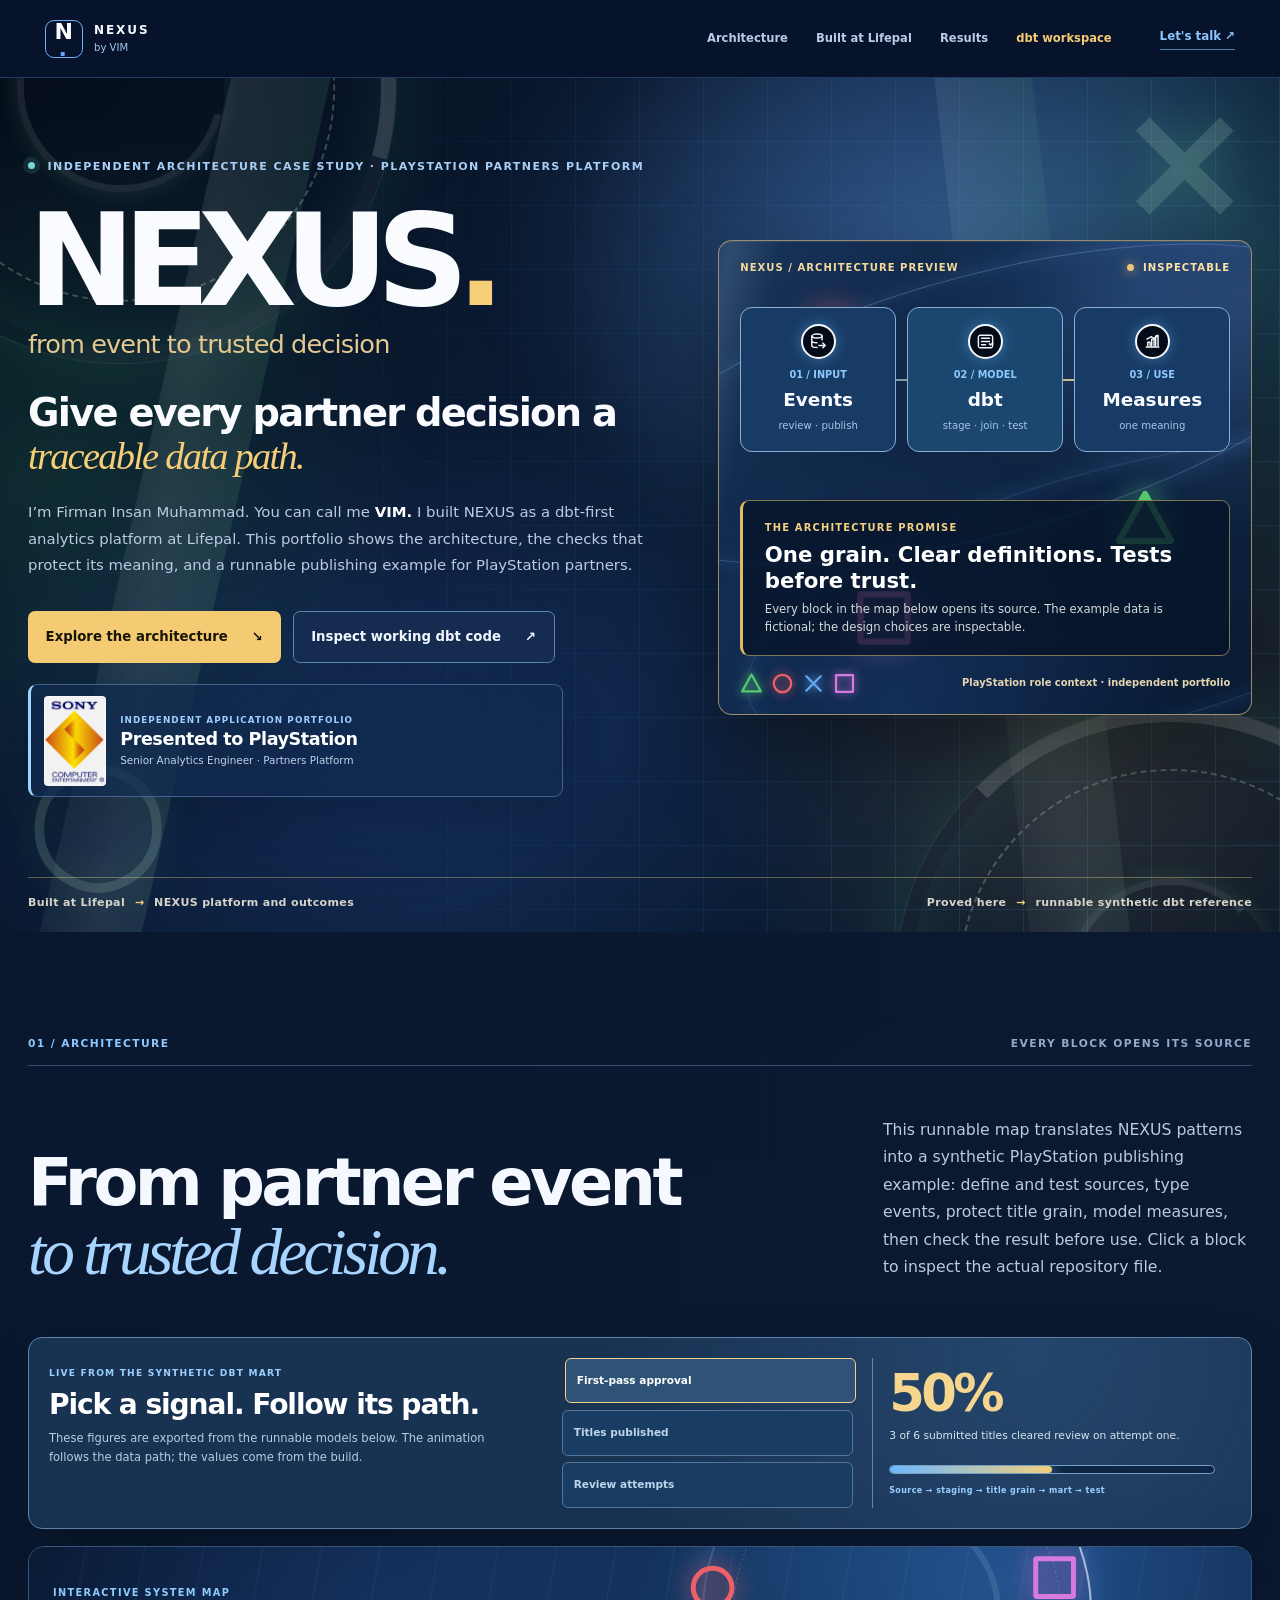
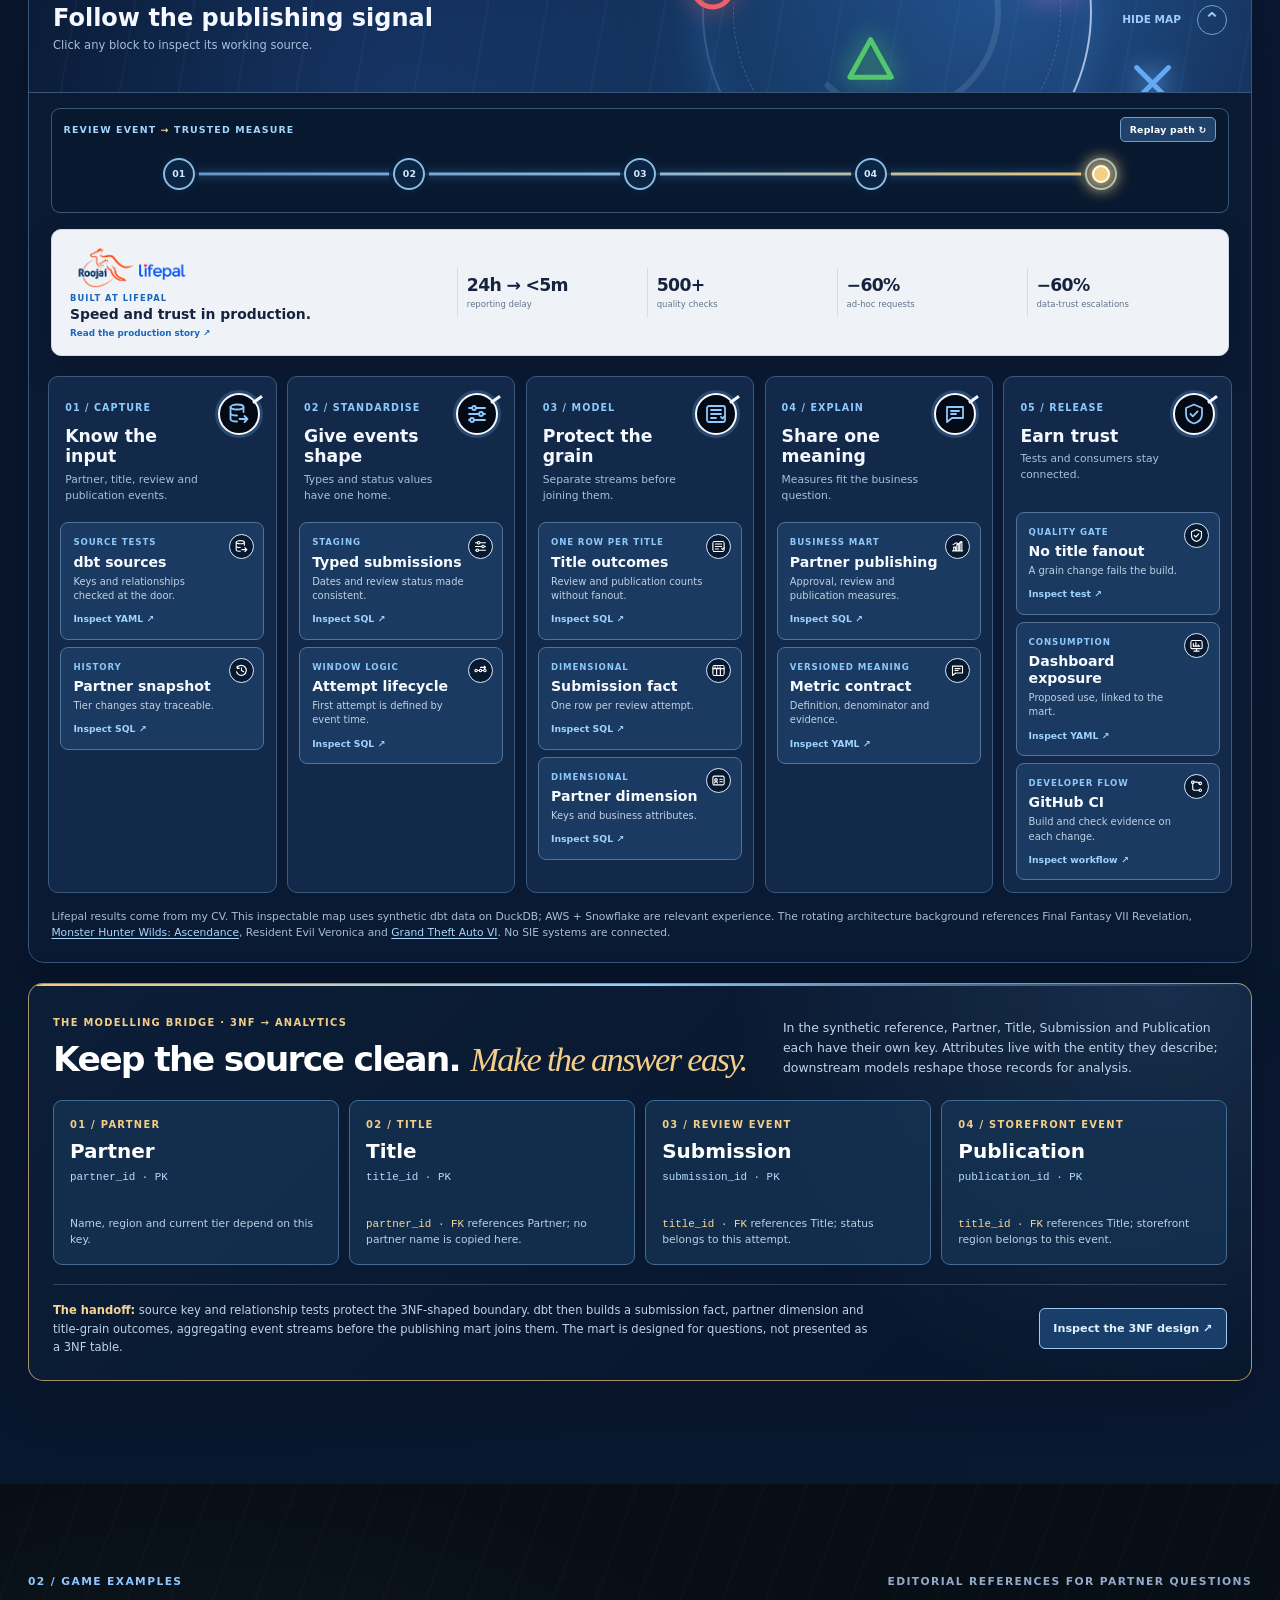
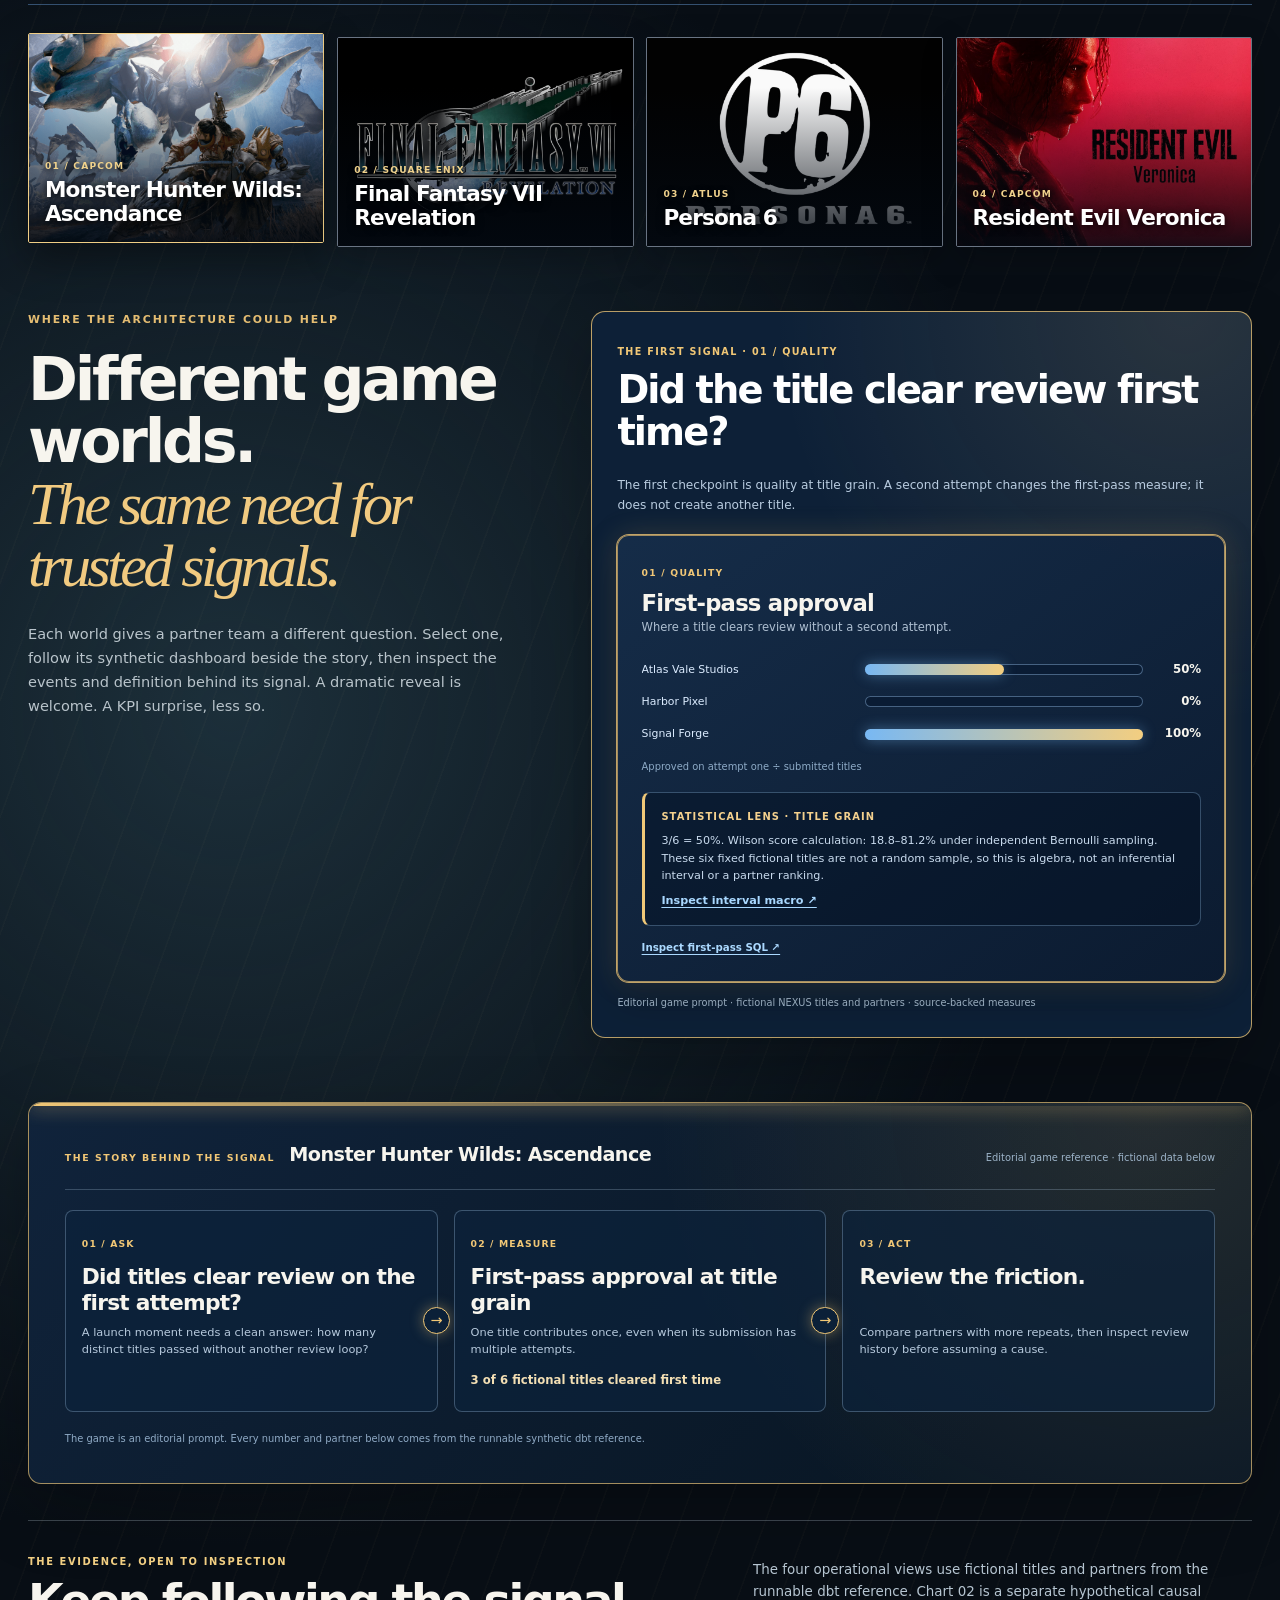
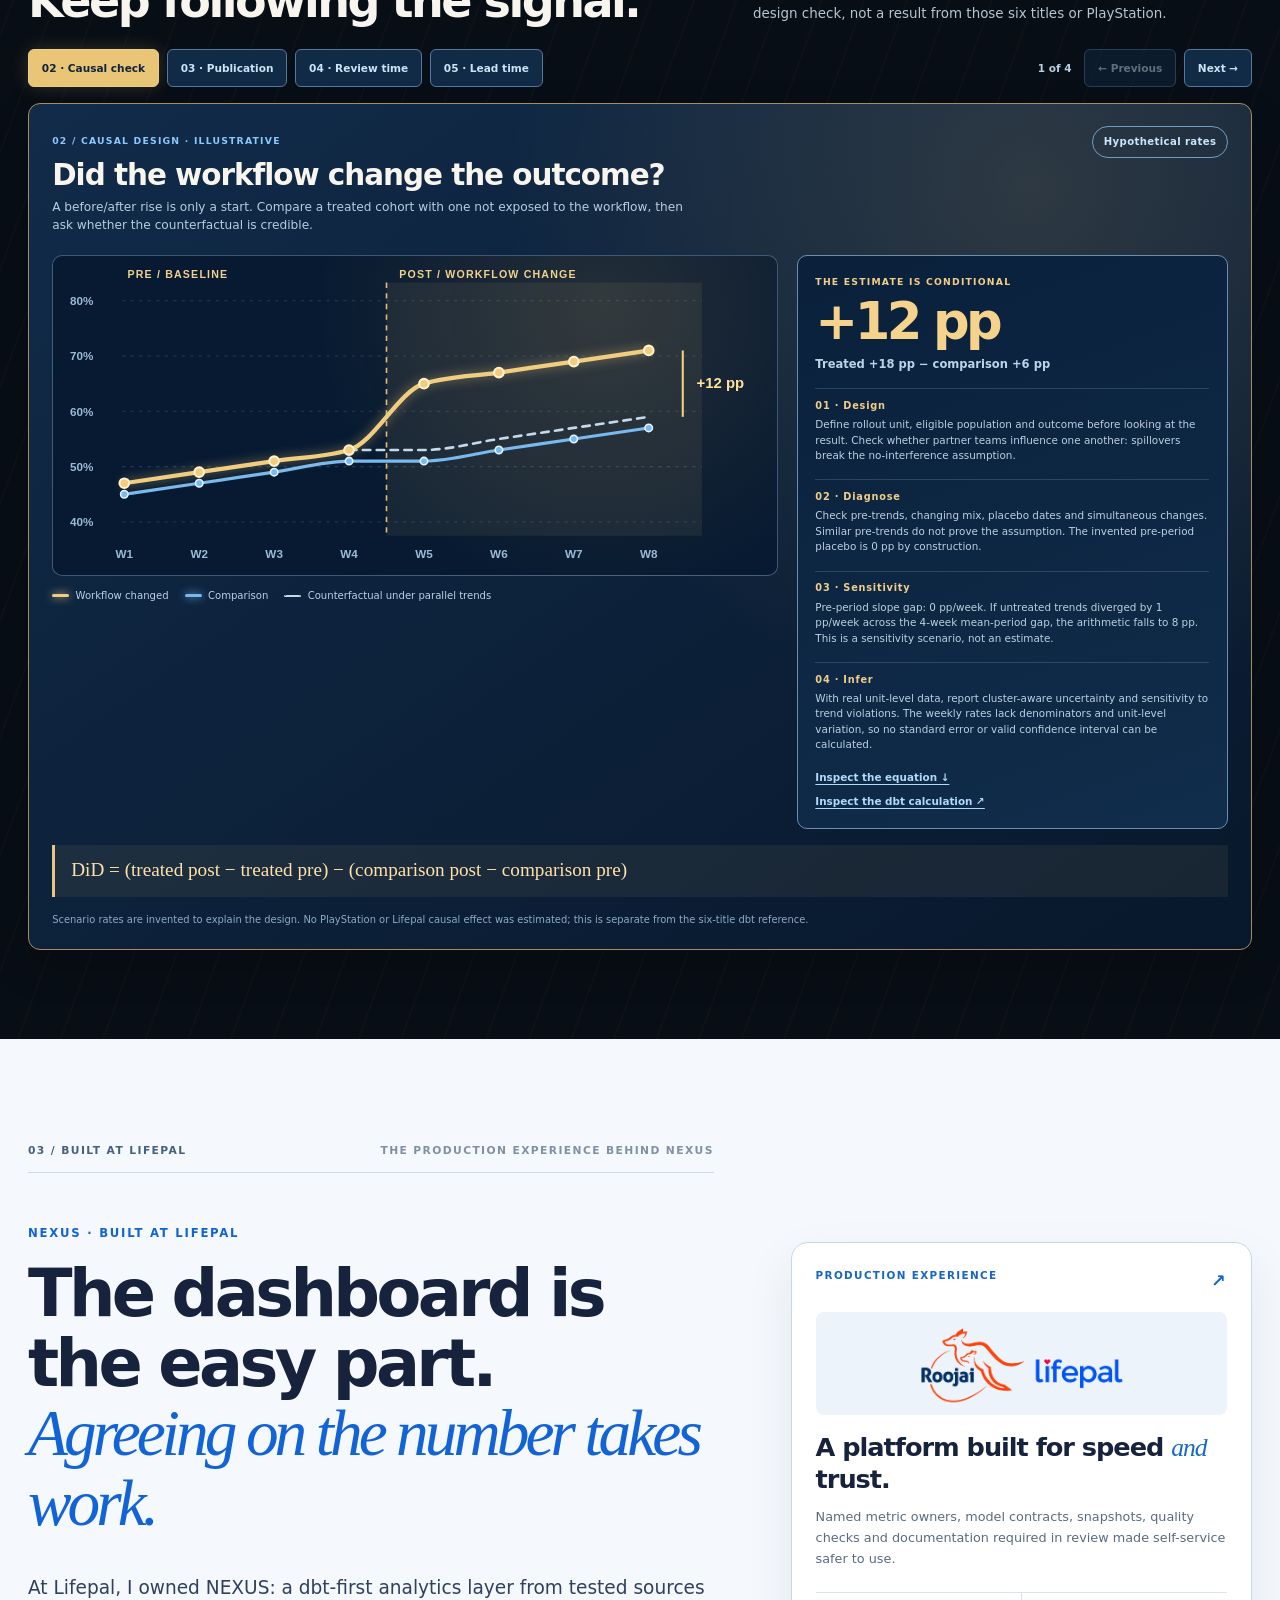
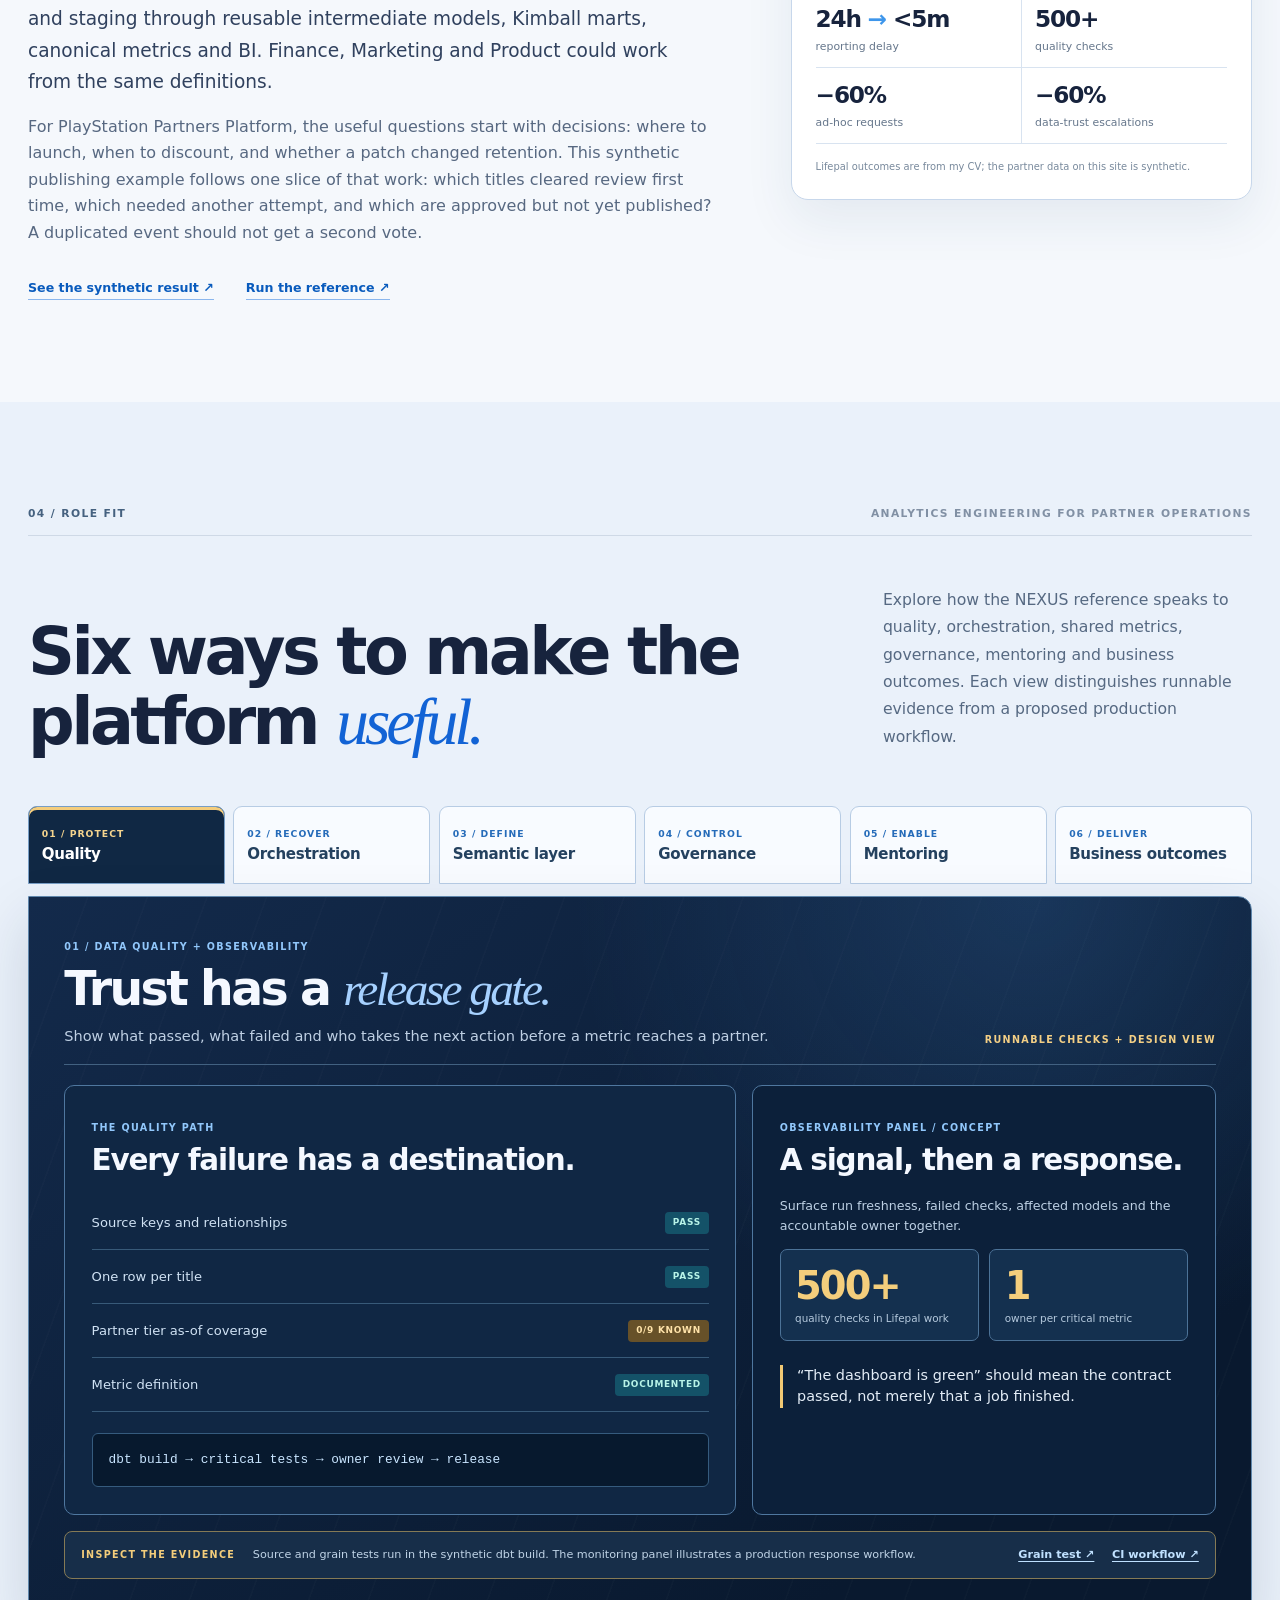
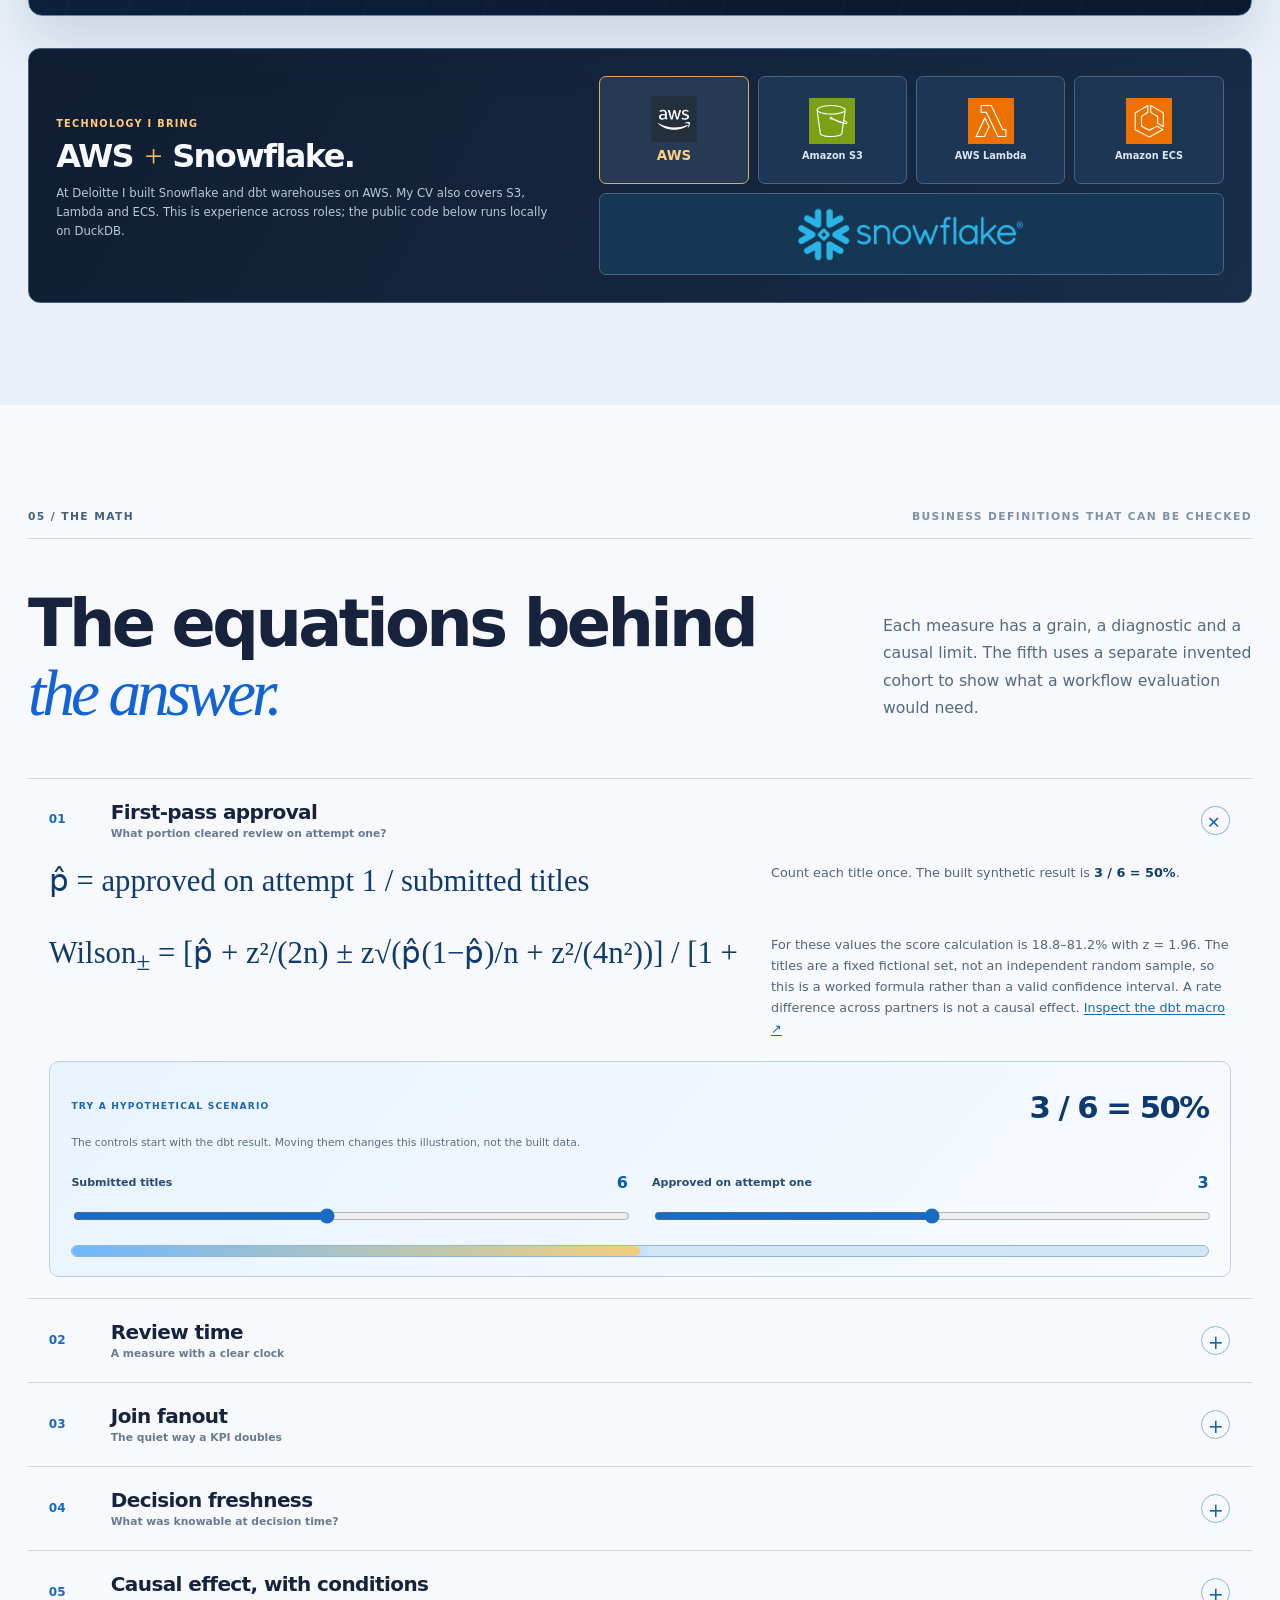
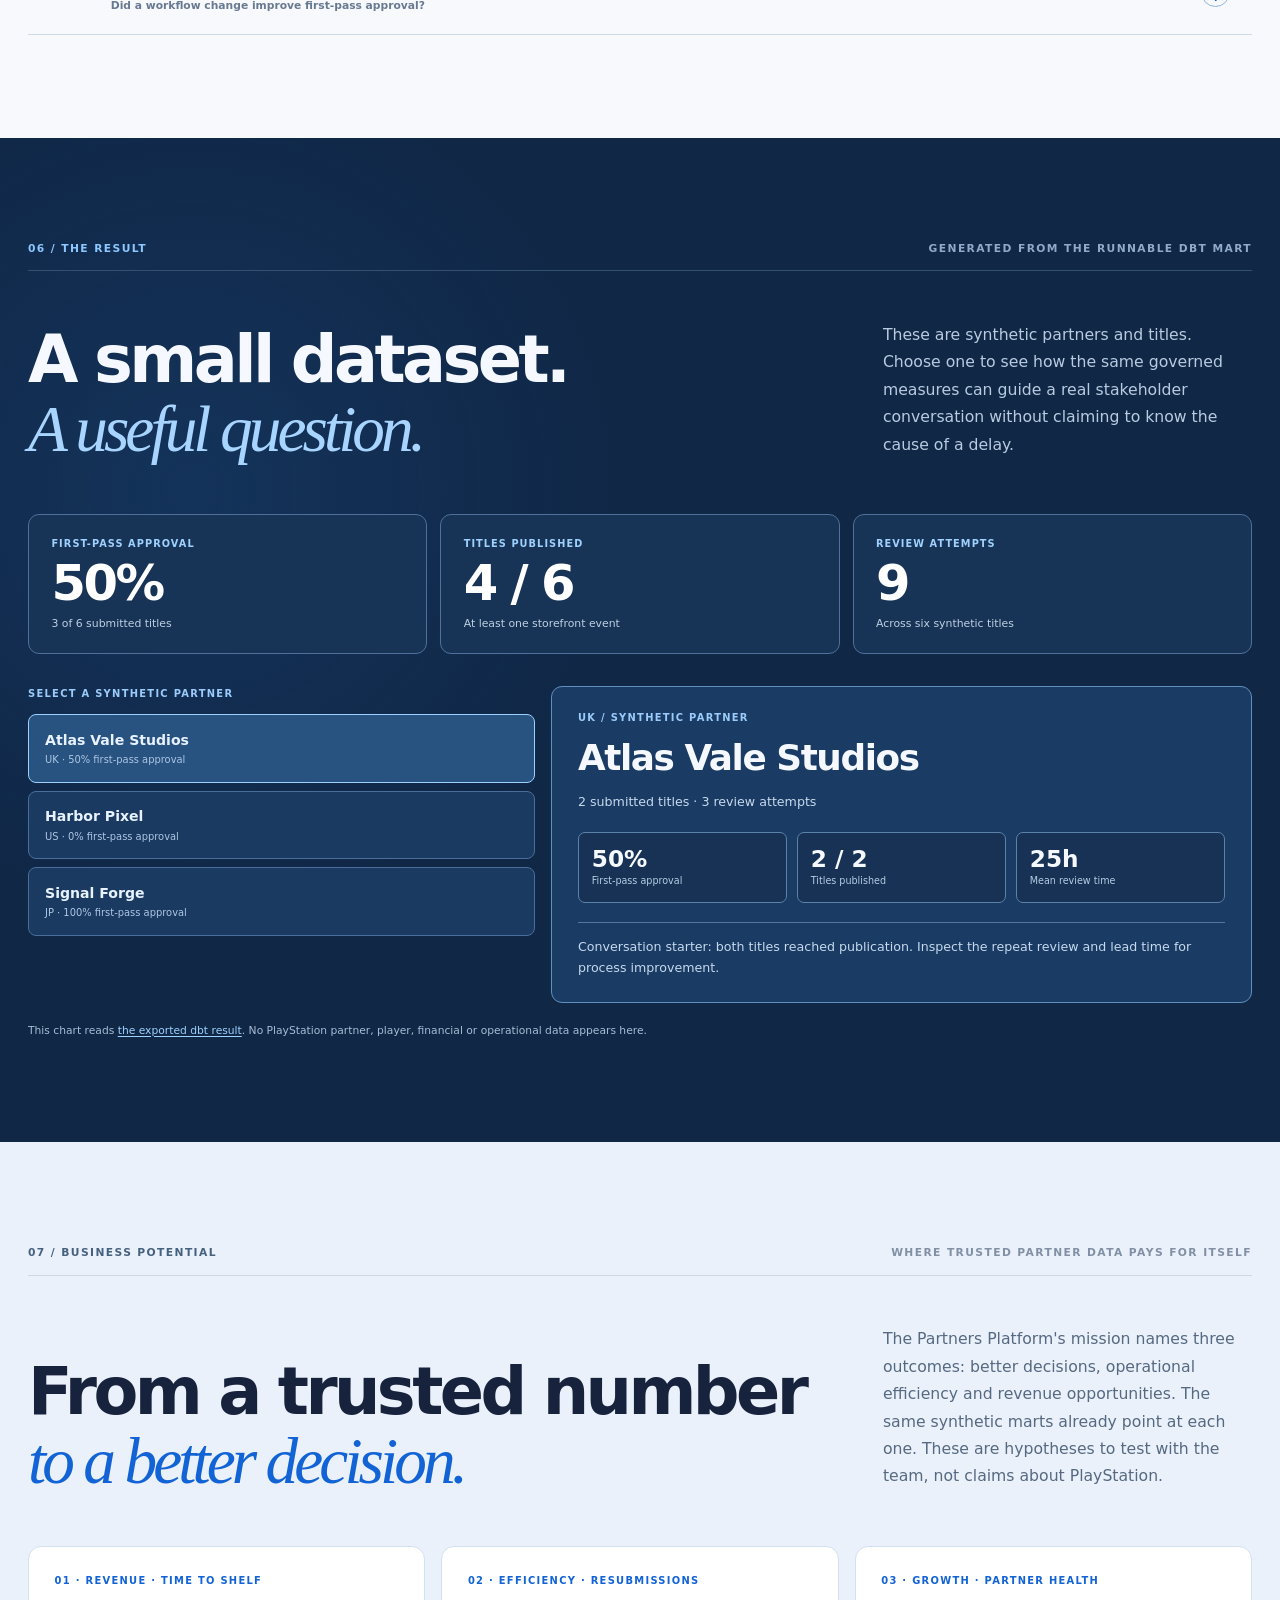
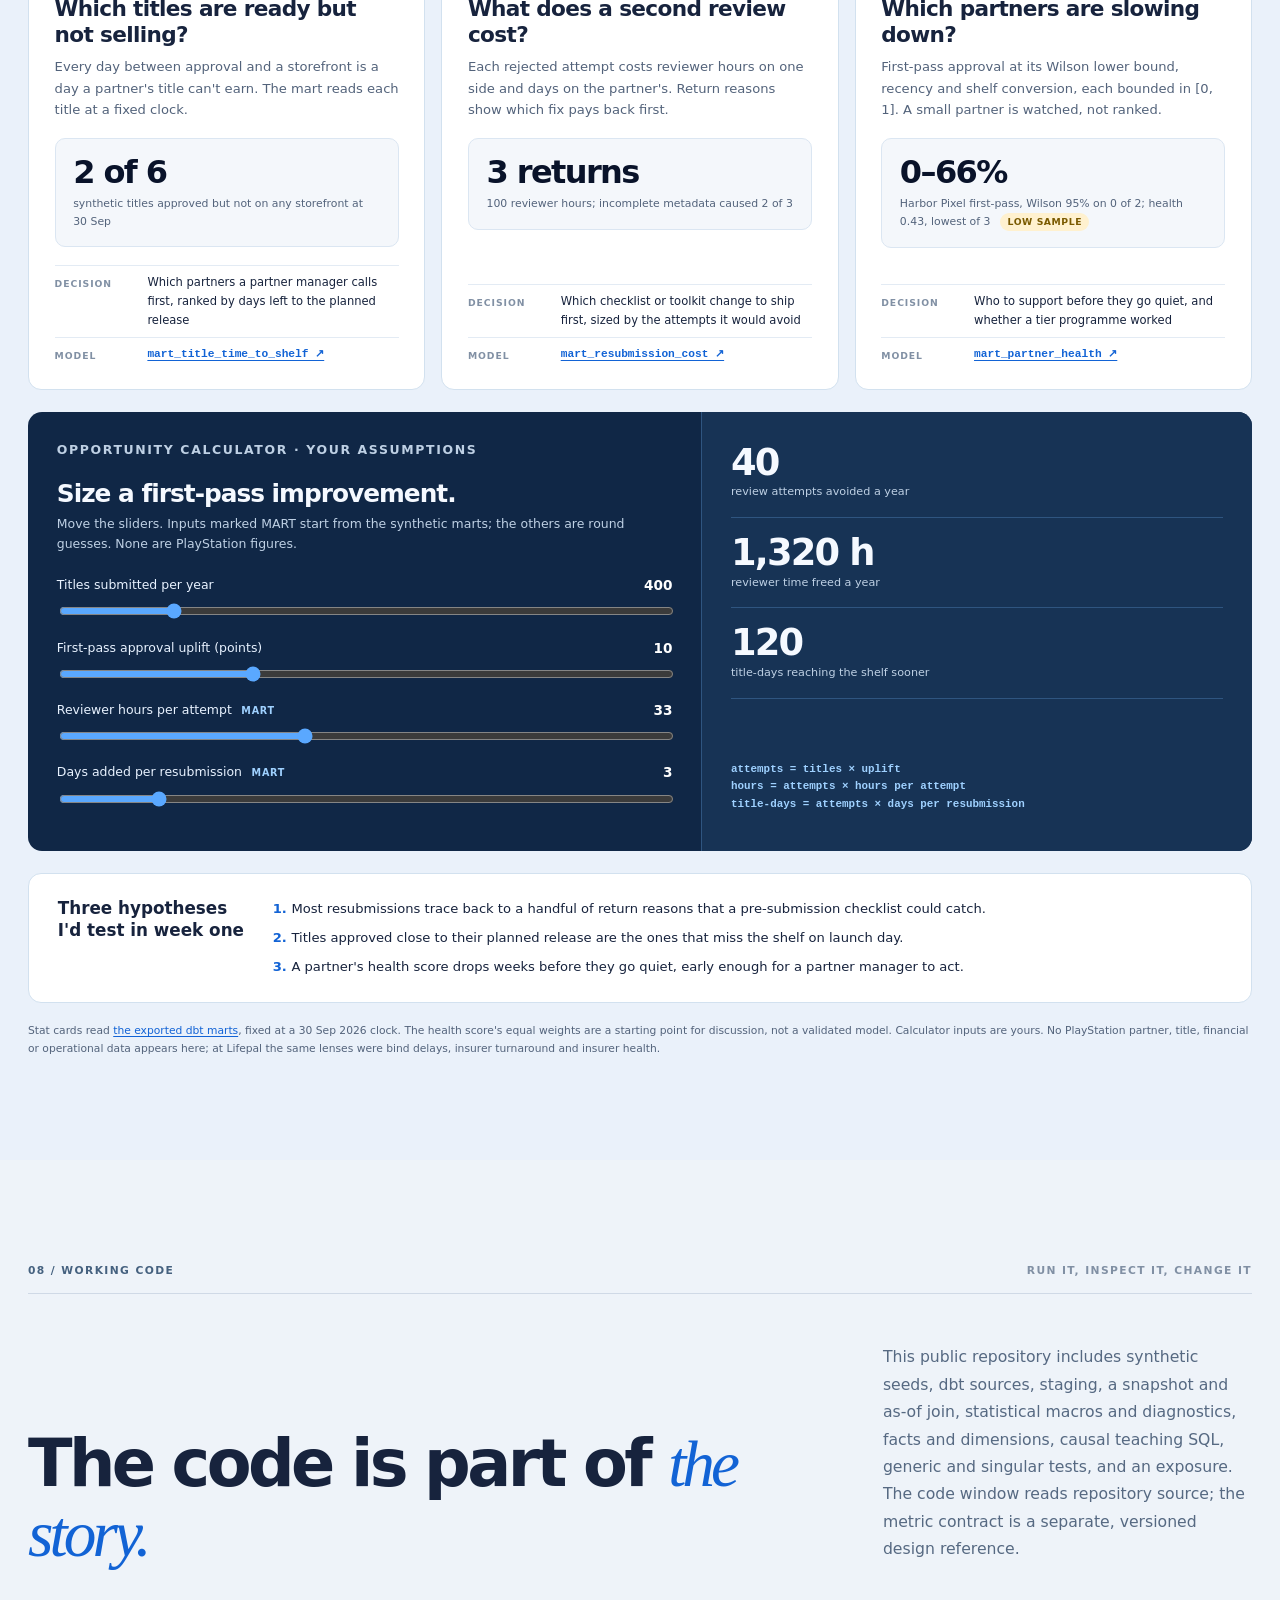
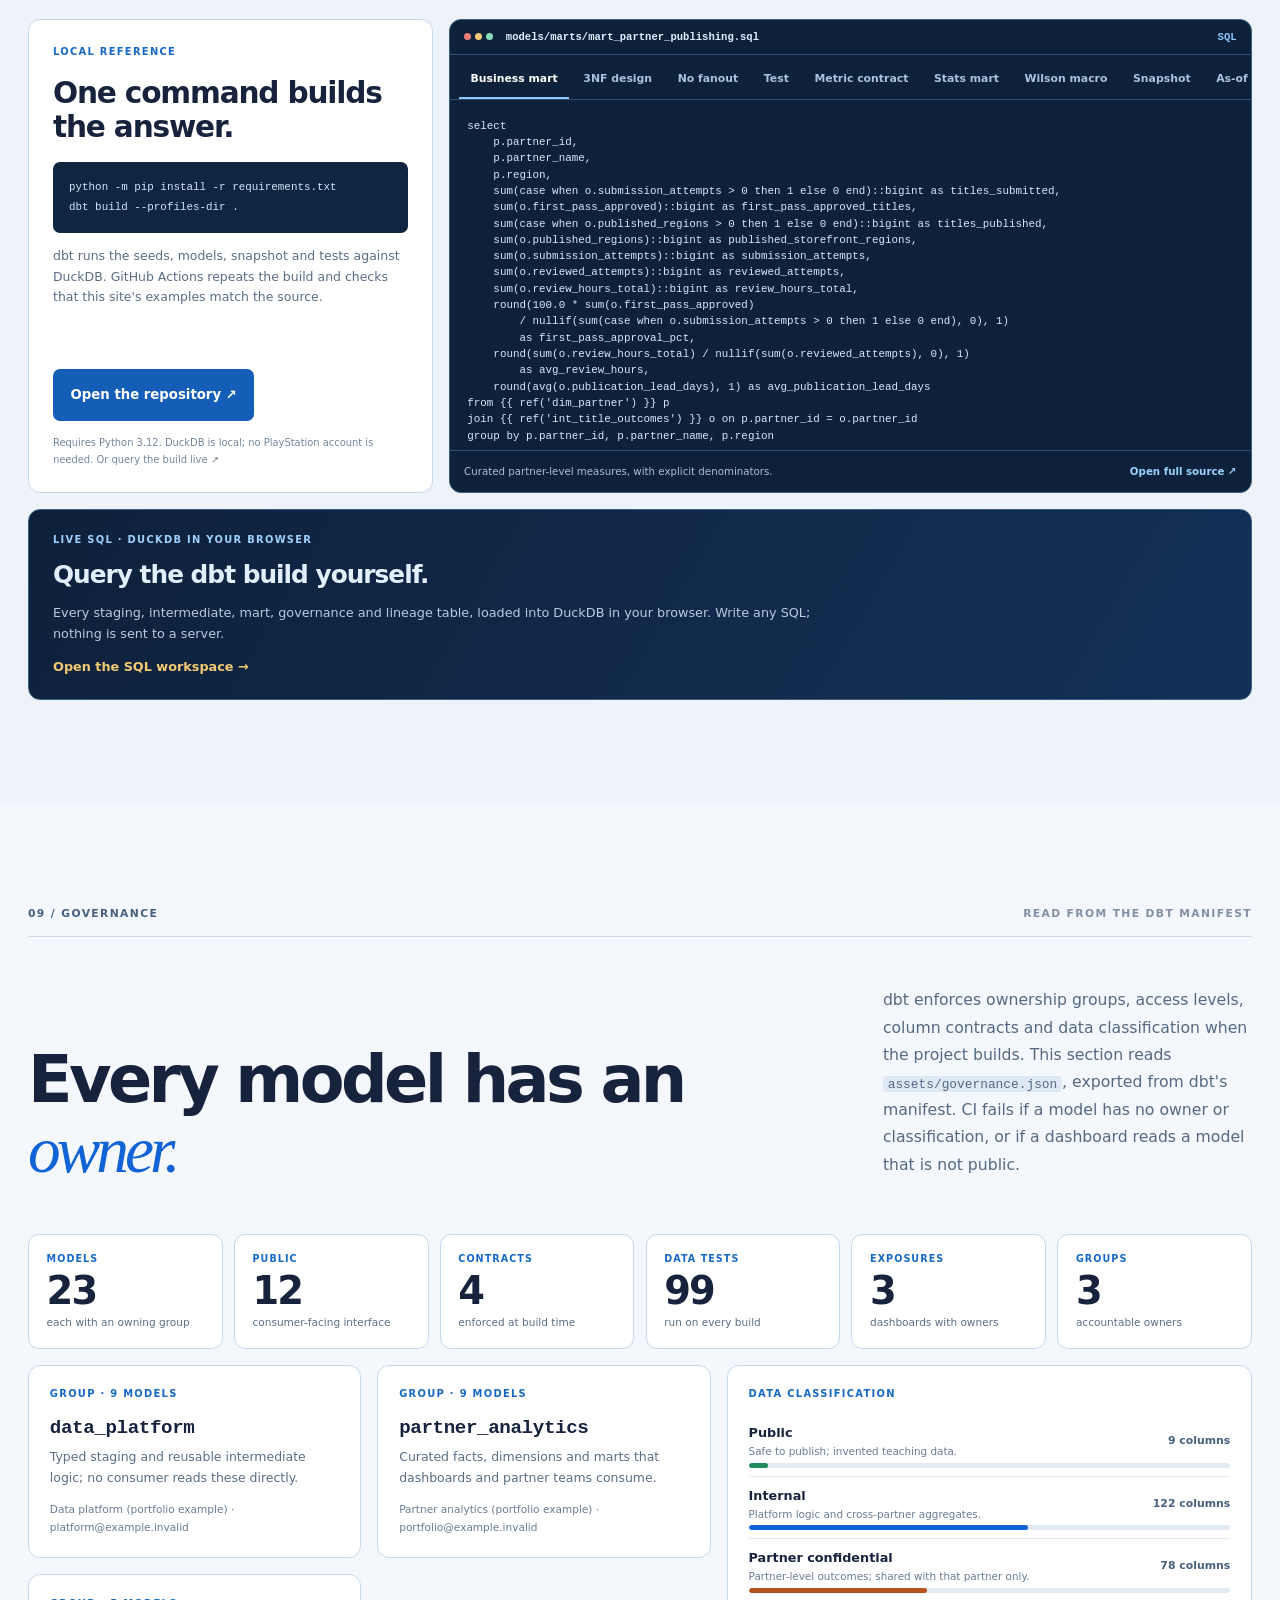
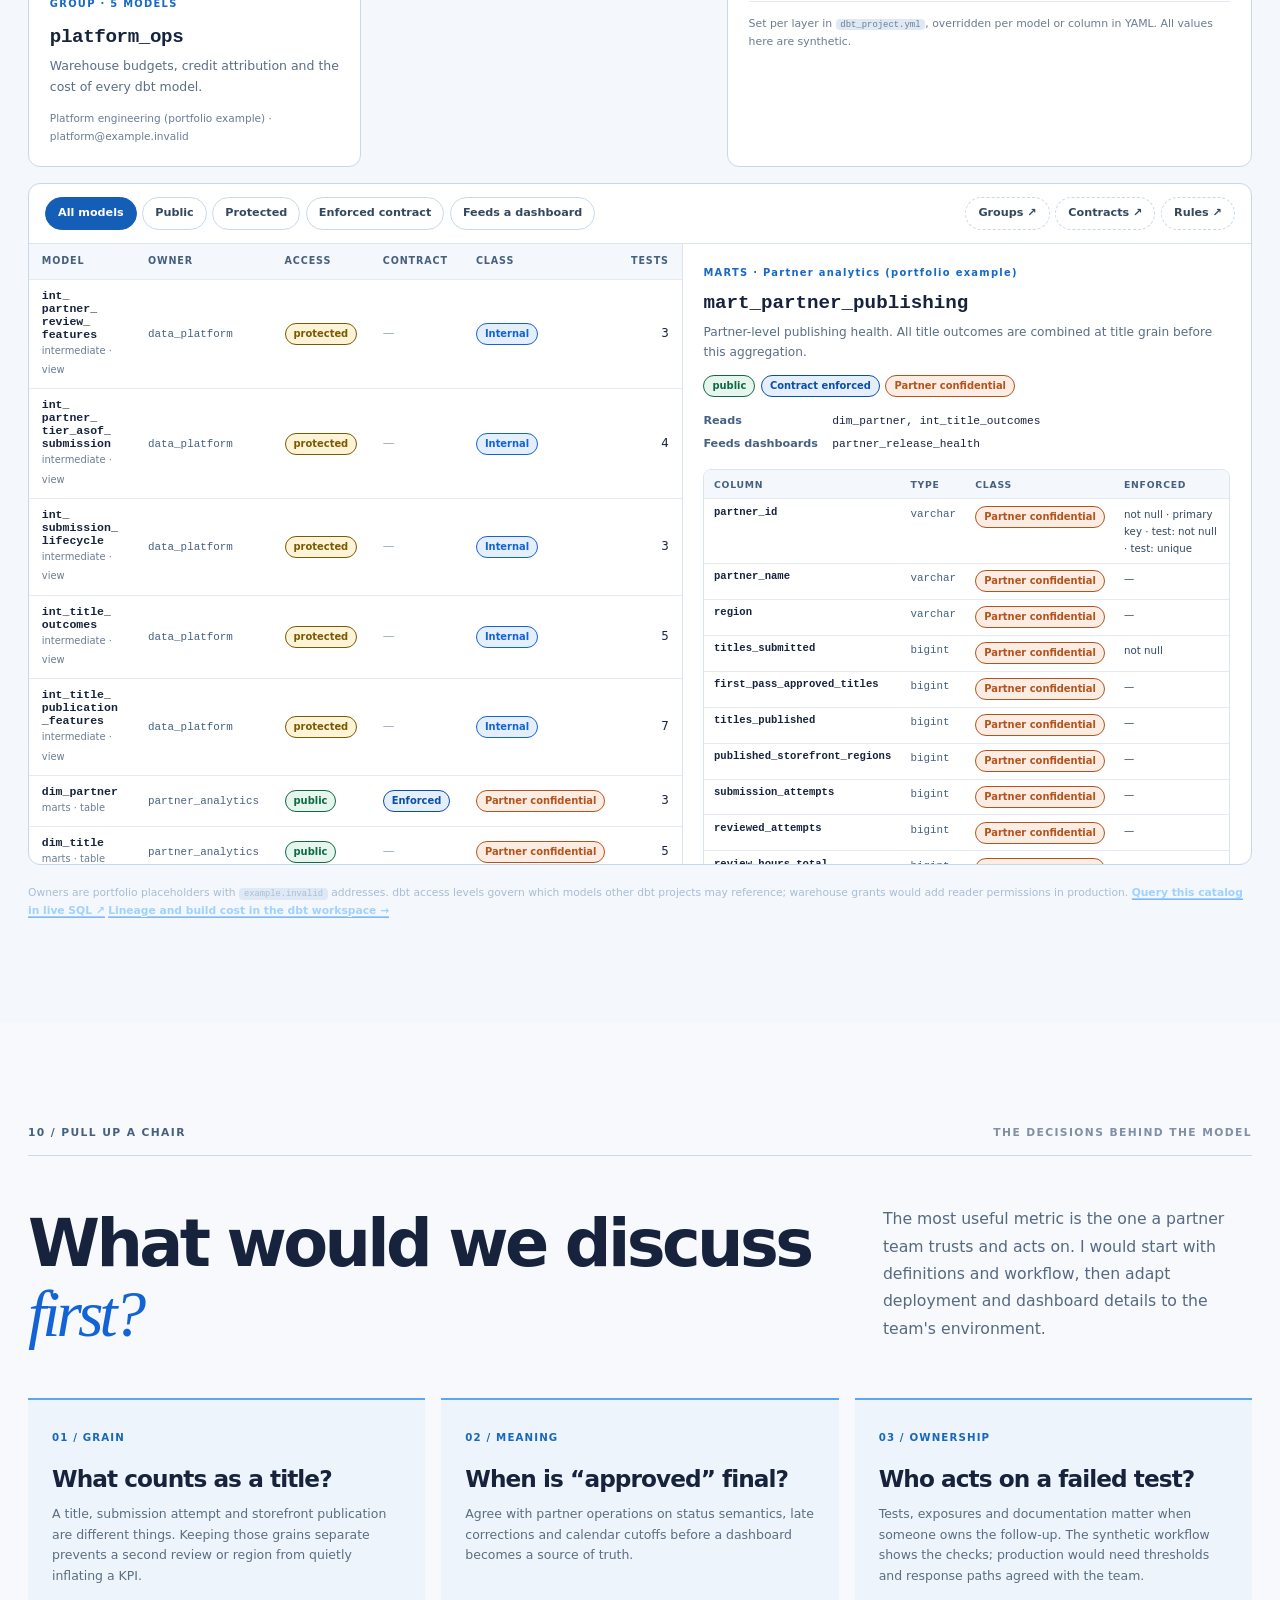
==== commit 76ed5cc4: "Trim the navigation and fold the cost and lineage page into the workspace - Nav is now Architecture," ====
--- a/index.html
+++ b/index.html
@@ -10,18 +10,18 @@
   <link rel="stylesheet" href="assets/site.css?v=8">
   <link rel="stylesheet" href="assets/role-fit.css?v=1">
   <link rel="stylesheet" href="assets/playground.css?v=4">
-  <link rel="stylesheet" href="assets/governance.css?v=1">
+  <link rel="stylesheet" href="assets/governance.css?v=4">
   <script src="assets/vendor/d3.v7.min.js" defer></script>
   <script src="assets/site.js?v=8" defer></script>
   <script src="assets/role-fit.js?v=1" defer></script>
-  <script src="assets/governance.js?v=2" defer></script>
+  <script src="assets/governance.js?v=4" defer></script>
 </head>
 <body>
   <a class="skip-link" href="#architecture">Skip to the architecture</a>
   <header id="top" class="site-header">
     <a class="brand" href="#top" aria-label="NEXUS, back to top"><span class="brand-mark">N<span>·</span></span><span><strong>NEXUS</strong><small>by VIM</small></span></a>
     <nav aria-label="Primary navigation">
-      <a href="#architecture">Architecture</a><a href="#featured-game">Game examples</a><a href="#story">Built at Lifepal</a><a href="#role-fit">Role fit</a><a href="#insights">Results</a><a href="#proof">Code</a><a href="#governance">Governance</a><a href="sql.html">Live SQL</a><a href="platform.html">Cost &amp; lineage</a>
+      <a href="#architecture">Architecture</a><a href="#story">Built at Lifepal</a><a href="#insights">Results</a><a href="sql.html" class="nav-workspace">dbt workspace</a>
     </nav>
     <a class="header-cta" href="#contact">Let's talk <span aria-hidden="true">↗</span></a>
   </header>
@@ -319,7 +319,7 @@
             <aside class="gov-detail" id="gov-detail" aria-live="polite"></aside>
           </div>
         </div>
-        <p class="data-note">Owners are portfolio placeholders with <code>example.invalid</code> addresses. dbt access levels govern which models other dbt projects may reference; warehouse grants would add reader permissions in production. <a class="gov-sql-link" href="sql.html?preset=catalog">Query this catalog in live SQL ↗</a> <a class="gov-sql-link" href="platform.html">Platform cost and lineage →</a></p>
+        <p class="data-note">Owners are portfolio placeholders with <code>example.invalid</code> addresses. dbt access levels govern which models other dbt projects may reference; warehouse grants would add reader permissions in production. <a class="gov-sql-link" href="sql.html?preset=catalog">Query this catalog in live SQL ↗</a> <a class="gov-sql-link" href="sql.html?view=lineage">Lineage and build cost in the dbt workspace →</a></p>
       </div>
     </section>
     <section id="conversation" class="conversation section-pad" aria-labelledby="conversation-title"><div class="shell"><div class="section-index"><span>10 / PULL UP A CHAIR</span><span>The decisions behind the model</span></div><div class="split-heading"><h2 id="conversation-title">What would we discuss <em>first?</em></h2><p>The most useful metric is the one a partner team trusts and acts on. I would start with definitions and workflow, then adapt deployment and dashboard details to the team's environment.</p></div><div class="conversation-grid"><article><span>01 / GRAIN</span><h3>What counts as a title?</h3><p>A title, submission attempt and storefront publication are different things. Keeping those grains separate prevents a second review or region from quietly inflating a KPI.</p></article><article><span>02 / MEANING</span><h3>When is “approved” final?</h3><p>Agree with partner operations on status semantics, late corrections and calendar cutoffs before a dashboard becomes a source of truth.</p></article><article><span>03 / OWNERSHIP</span><h3>Who acts on a failed test?</h3><p>Tests, exposures and documentation matter when someone owns the follow-up. The synthetic workflow shows the checks; production would need thresholds and response paths agreed with the team.</p></article></div></div></section>
--- a/assets/site.css
+++ b/assets/site.css
@@ -460,3 +460,4 @@
 @media(max-width:520px){.causal-graph svg{min-height:220px}.causal-rigor{padding:.9rem}}
 .potential{background:#eaf1fa}.bp-lenses{display:grid;grid-template-columns:repeat(3,1fr);gap:1rem}.bp-lens{display:flex;flex-direction:column;padding:1.6rem;border:1px solid #d2e1ef;border-radius:13px;background:#fff}.bp-tag{color:#1263d5;font-size:.62rem;font-weight:850;letter-spacing:.13em}.bp-lens h3{margin:.45rem 0 .5rem;color:#17233d;font-size:1.35rem;line-height:1.2;letter-spacing:-.03em}.bp-lens>p{margin:0;color:#53637b;font-size:.82rem}.bp-stat{margin:1.1rem 0;padding:1rem 1.1rem;border-radius:10px;background:#f4f7fb;border:1px solid #dbe6f2}.bp-stat strong{display:block;color:#09132a;font-size:2rem;line-height:1.1;letter-spacing:-.05em}.bp-stat small{display:block;color:#53637b;font-size:.68rem;margin-top:.25rem}.bp-meta{margin-top:auto;display:grid;gap:.45rem;font-size:.72rem;color:#17233d}.bp-meta>div{display:grid;grid-template-columns:5.2rem 1fr;gap:.6rem;padding-top:.45rem;border-top:1px solid #e3ebf4}.bp-meta span{color:#8190a4;font-weight:800;letter-spacing:.1em;font-size:.58rem;padding-top:.15rem}.bp-model{justify-self:start;padding:0;border:0;background:none;color:#1263d5;font:600 .7rem/1.5 ui-monospace,SFMono-Regular,Menlo,monospace;text-align:left;cursor:pointer;text-decoration:underline;text-underline-offset:3px}.bp-model:hover{color:#09132a}.bp-flag{display:inline-block;margin-left:.4rem;padding:.1rem .45rem;border-radius:99px;background:#fff1cf;color:#7a5a00;font-size:.58rem;font-weight:800;letter-spacing:.06em;vertical-align:middle}.bp-calc{margin-top:1.4rem;display:grid;grid-template-columns:minmax(0,.55fr) minmax(0,.45fr);border-radius:14px;overflow:hidden;background:#102746;color:#f5f9ff}.bp-inputs{padding:1.7rem 1.8rem}.bp-inputs h3{margin:.2rem 0 .3rem;font-size:1.55rem;letter-spacing:-.04em;line-height:1.2}.bp-inputs>p{margin:0 0 1.2rem;color:#bed0e4;font-size:.78rem}.bp-field{display:grid;grid-template-columns:1fr 4.6rem;align-items:center;gap:.3rem 1rem;margin-bottom:.95rem}.bp-field label{color:#e8f2ff;font-size:.78rem}.bp-field label small{color:#9fd1ff;font-size:.6rem;font-weight:800;letter-spacing:.08em;margin-left:.35rem}.bp-field output{justify-self:end;color:#fff;font-weight:800;font-size:.85rem;font-variant-numeric:tabular-nums}.bp-field input{grid-column:1/-1;width:100%;accent-color:#5aa8ff}.bp-results{padding:1.7rem 1.8rem;background:#173355;border-left:1px solid #2f5580;display:flex;flex-direction:column}.bp-result{padding:.95rem 0;border-bottom:1px solid #2f5580}.bp-result:first-of-type{padding-top:.2rem}.bp-result strong{display:block;font-size:2.3rem;line-height:1.1;letter-spacing:-.05em;font-variant-numeric:tabular-nums}.bp-result small{display:block;color:#bed0e4;font-size:.7rem}.bp-formula{margin-top:auto;padding-top:1rem;color:#9fd1ff;font:600 .68rem/1.6 ui-monospace,SFMono-Regular,Menlo,monospace}.bp-hypotheses{margin-top:1.4rem;display:grid;grid-template-columns:auto 1fr;gap:1.5rem;align-items:start;padding:1.5rem 1.8rem;border:1px solid #d2e1ef;border-radius:13px;background:#fff}.bp-hypotheses h3{margin:0;color:#17233d;font-size:1.05rem;max-width:12rem;line-height:1.3}.bp-hypotheses ol{margin:0;padding-left:1.1rem;display:grid;gap:.45rem;color:#17233d;font-size:.82rem}.bp-hypotheses li::marker{color:#1263d5;font-weight:800}.potential .data-note{color:#53637b}.potential .data-note a{color:#1263d5}
 @media (max-width:860px){.bp-lenses,.bp-calc,.bp-hypotheses{grid-template-columns:1fr}.bp-results{border-left:0;border-top:1px solid #2f5580}}
+.site-header nav a.nav-workspace{color:#f4ca72}.site-header nav a.nav-workspace:hover{color:#fff0cb}
--- a/assets/playground.css
+++ b/assets/playground.css
@@ -51,3 +51,56 @@
 .sql-layout{grid-template-columns:300px minmax(0,1fr)}
 .tbl-group summary em{overflow:hidden;white-space:nowrap;text-overflow:ellipsis;min-width:0}
 @media(max-width:900px){.sql-layout{grid-template-columns:minmax(0,1fr)}}
+/* Query tabs: one per open query, closable, with a new-tab button */
+.qtabs{display:flex;align-items:stretch;gap:1px;overflow-x:auto;background:#081627;border-bottom:1px solid #2d4f75;scrollbar-width:thin}
+.qtab{display:flex;align-items:center;flex:0 0 auto;max-width:230px;border-right:1px solid #1d3a5c;background:#0b1b31;color:#a9c2df}
+.qtab.is-active{background:#0e213b;color:#fff;box-shadow:inset 0 2px 0 #f4ca72}
+.qtab-title{min-width:0;padding:.6rem .2rem .6rem .8rem;border:0;background:none;color:inherit;font:700 .68rem ui-monospace,SFMono-Regular,Menlo,monospace;white-space:nowrap;overflow:hidden;text-overflow:ellipsis;cursor:pointer}
+.qtab-title:before{content:"";display:inline-block;width:7px;height:7px;margin-right:.45rem;border-radius:2px;background:#5aa8ff;vertical-align:1px}
+.qtab-example .qtab-title:before{background:#f4ca72}.qtab-table .qtab-title:before{background:#8adbb9}.qtab-macro .qtab-title:before{background:#e87ba4}
+.qtab-close{width:22px;height:22px;margin:0 .35rem 0 .15rem;border:0;border-radius:4px;background:none;color:#7f9bbd;font-size:.9rem;line-height:1;cursor:pointer;opacity:.75}
+.qtab-close:hover{background:#1d3a5c;color:#fff;opacity:1}.qtab:not(.is-active):not(:hover) .qtab-close{opacity:.35}
+.qtab-new{flex:0 0 auto;width:36px;border:0;background:none;color:#a9c2df;font-size:1.05rem;cursor:pointer}.qtab-new:hover{background:#13294a;color:#fff}
+.sql-editor[readonly]{color:#b9cfe6;background:#0a1729}
+/* Sidebar switcher: tables, examples, history */
+.side-switch{display:grid;grid-template-columns:repeat(3,1fr);gap:2px;margin-bottom:.8rem;padding:2px;border-radius:8px;background:#eef3f9}
+.side-switch button{padding:.4rem .3rem;border:0;border-radius:6px;background:none;color:#45617f;font-size:.68rem;font-weight:800;cursor:pointer}
+.side-switch button[aria-selected="true"]{background:#fff;color:#17233d;box-shadow:0 1px 3px rgba(9,19,42,.12)}
+.side-panel{display:flex;flex-direction:column;min-height:0;flex:1;overflow:auto}.side-panel[hidden]{display:none}
+.ex-list,.hist-list{display:grid;gap:.25rem}
+.ex-item{display:grid;gap:.15rem;padding:.55rem .6rem;border:1px solid transparent;border-radius:8px;background:none;text-align:left;cursor:pointer}
+.ex-item:hover{border-color:#c7d8eb;background:#f5f9fe}.ex-item strong{color:#17233d;font-size:.74rem}.ex-item small{color:#6a7c92;font-size:.62rem;line-height:1.4}
+.hist-head{display:flex;justify-content:space-between;align-items:center;margin-bottom:.4rem;color:#45617f;font-size:.6rem;font-weight:850;letter-spacing:.1em;text-transform:uppercase}
+.hist-head button{padding:.2rem .5rem;border:1px solid #c7d8eb;border-radius:999px;background:#fff;color:#45617f;font-size:.6rem;font-weight:800;letter-spacing:0;text-transform:none;cursor:pointer}
+.hist-item{display:flex;align-items:start;gap:.2rem;border-radius:8px}.hist-item:hover{background:#f5f9fe}
+.hist-open{display:grid;flex:1;min-width:0;gap:.12rem;padding:.5rem .55rem;border:0;background:none;text-align:left;cursor:pointer}
+.hist-open strong{color:#17233d;font-size:.7rem}.hist-open code{overflow:hidden;color:#45617f;font:400 .6rem ui-monospace,SFMono-Regular,Menlo,monospace;white-space:nowrap;text-overflow:ellipsis}
+.hist-open small{color:#6a7c92;font-size:.58rem}.hist-item.is-failed .hist-open small{color:#b0412b}
+.hist-remove{margin:.35rem .3rem 0 0;width:20px;height:20px;border:0;border-radius:4px;background:none;color:#8193a8;cursor:pointer}.hist-remove:hover{background:#e3eaf3;color:#17233d}
+/* View tabs: lineage, cost, governance and code embedded beside queries */
+.qbar{display:flex;align-items:stretch;background:#081627;border-bottom:1px solid #2d4f75}
+.qbar .qtabs{flex:1;min-width:0;border-bottom:0}
+.qviews{display:flex;align-items:center;gap:.25rem;padding:0 .5rem;border-left:1px solid #1d3a5c}
+.qviews span{color:#7f9bbd;font-size:.56rem;font-weight:850;letter-spacing:.12em;text-transform:uppercase}
+.qviews button{padding:.3rem .55rem;border:1px solid #2d4f75;border-radius:999px;background:none;color:#a9c2df;font-size:.64rem;font-weight:800;cursor:pointer;white-space:nowrap}
+.qviews button:hover{border-color:#8ecbff;color:#fff}.qviews button.is-open{border-color:#8ecbff;color:#fff;background:#13294a}
+.qtab-view .qtab-title:before{border-radius:50%}.qtab-view-lineage .qtab-title:before{background:#5aa8ff}.qtab-view-dbt .qtab-title:before{background:#f28b4b}
+.sql-views{flex:1;min-height:640px;background:#f4f7fb}.sql-views[hidden]{display:none}
+.sql-view-frame{display:block;width:100%;height:calc(100vh - 150px);min-height:640px;border:0;background:#f4f7fb}.sql-view-frame[hidden]{display:none}
+.playground-window.is-view .sql-editor,.playground-window.is-view .sql-output,.playground-window.is-view .sql-actions{display:none}
+@media(max-width:700px){.qbar{flex-direction:column}.qviews{padding:.4rem .5rem;border-left:0;border-top:1px solid #1d3a5c;overflow-x:auto}}
+.playground-window.is-view .code-footer{display:none}
+/* Views use the whole workspace: the SQL sidebar steps aside */
+.sql-layout.is-view-mode{grid-template-columns:minmax(0,1fr)}
+.sql-layout.is-view-mode .playground-tables{display:none}
+.sql-view-frame{height:calc(100vh - 110px);min-height:720px}
+.qview-dbt{border-color:#f28b4b!important;color:#ffd2b5!important}.qview-dbt.is-open{background:#3a2316!important;color:#fff!important}
+.qfocus{margin-left:.35rem;border-style:dashed!important}
+/* Focus mode: the workspace window fills the screen */
+body.sql-focus{overflow:hidden}
+body.sql-focus .playground-window{position:fixed;inset:0;z-index:60;border-radius:0}
+body.sql-focus .sql-layout{display:block}
+body.sql-focus .playground-tables{display:none}
+body.sql-focus .sql-view-frame{height:calc(100vh - 44px);min-height:0}
+body.sql-focus .sql-editor{min-height:35vh}
+body.sql-focus .sql-output{max-height:none}
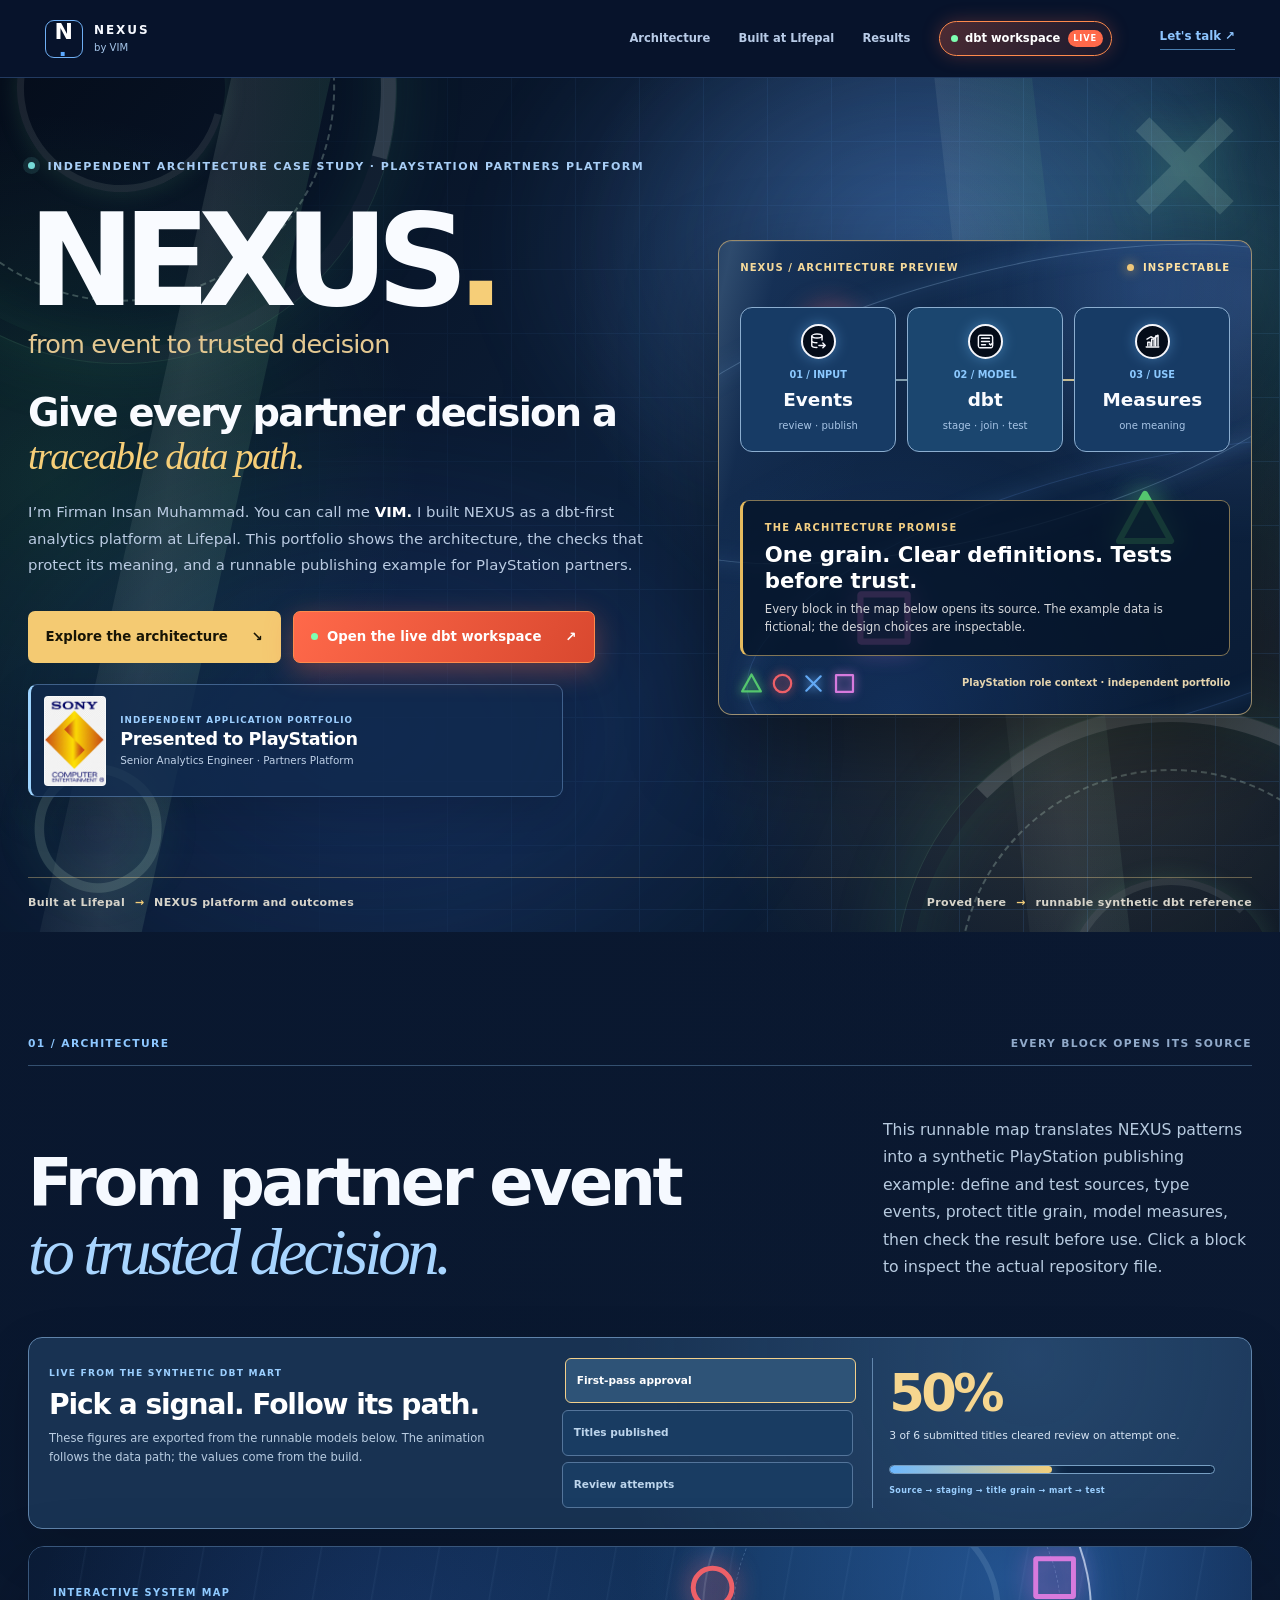
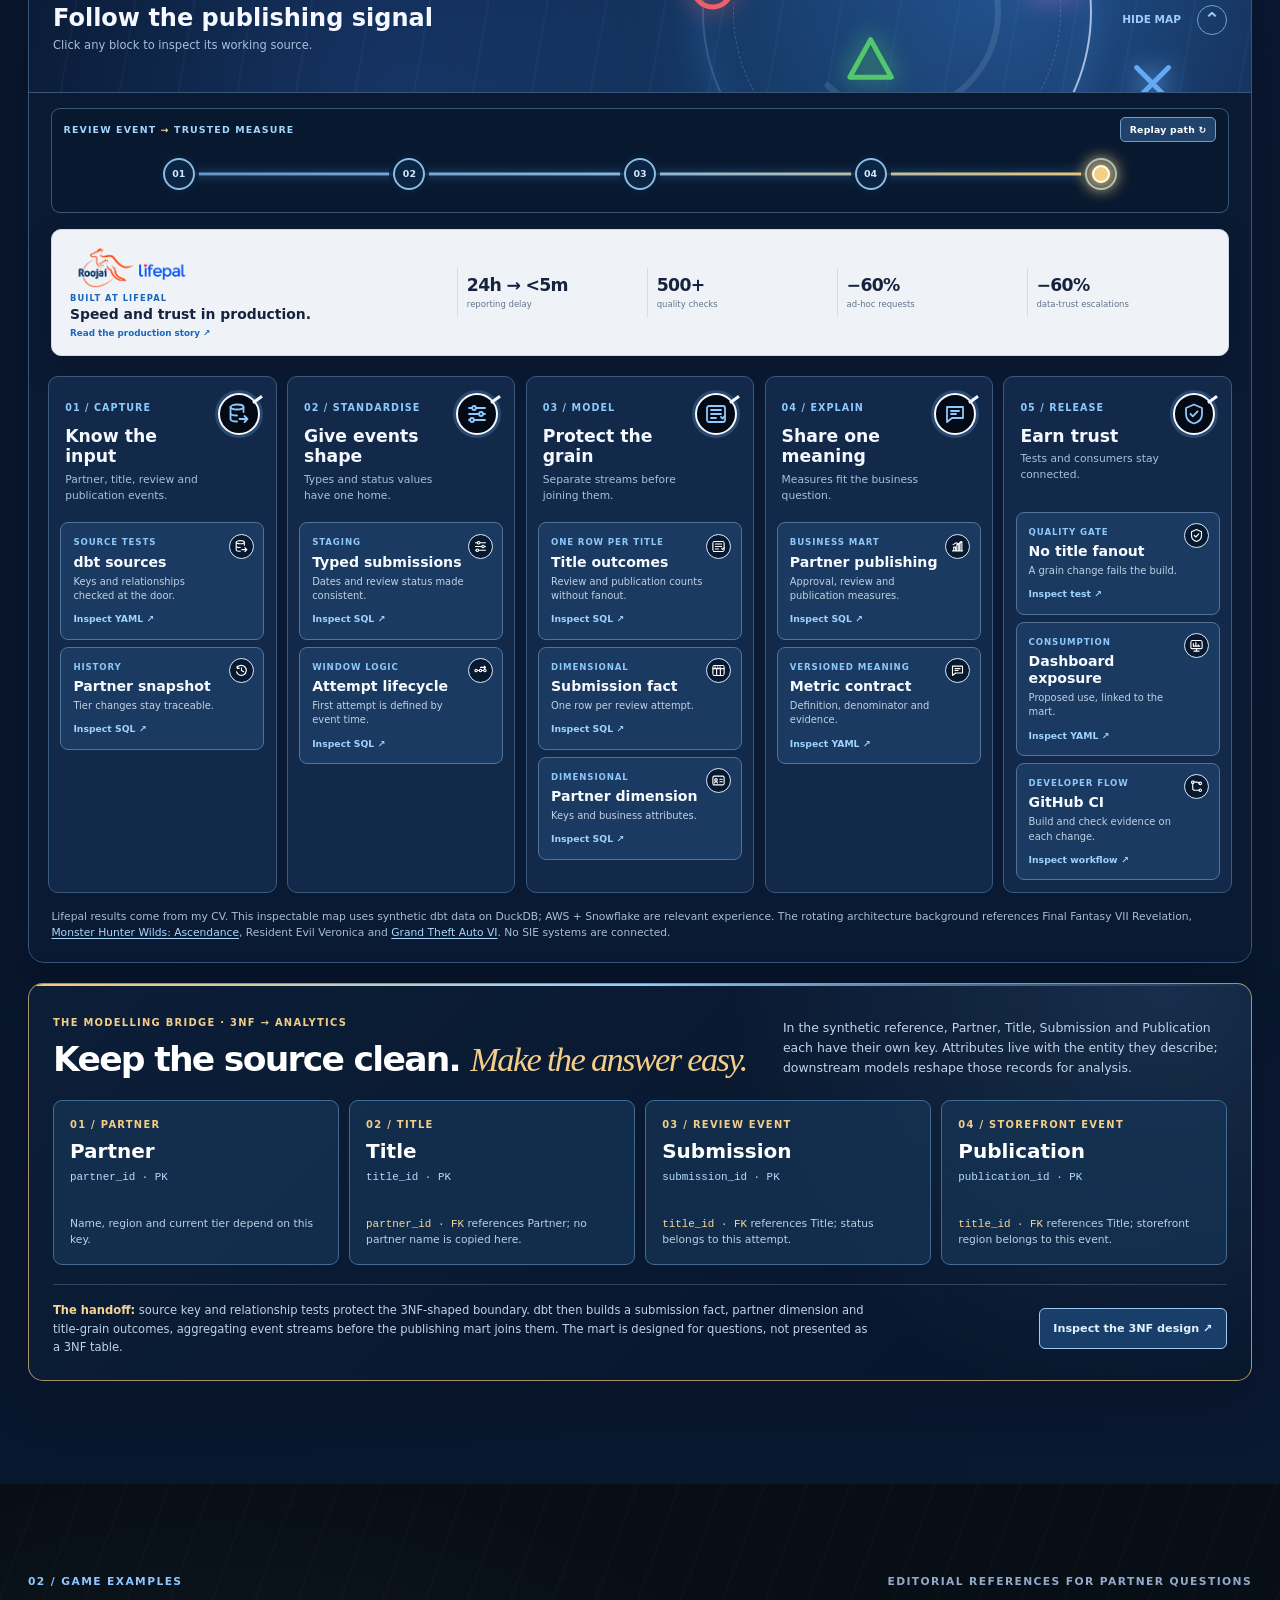
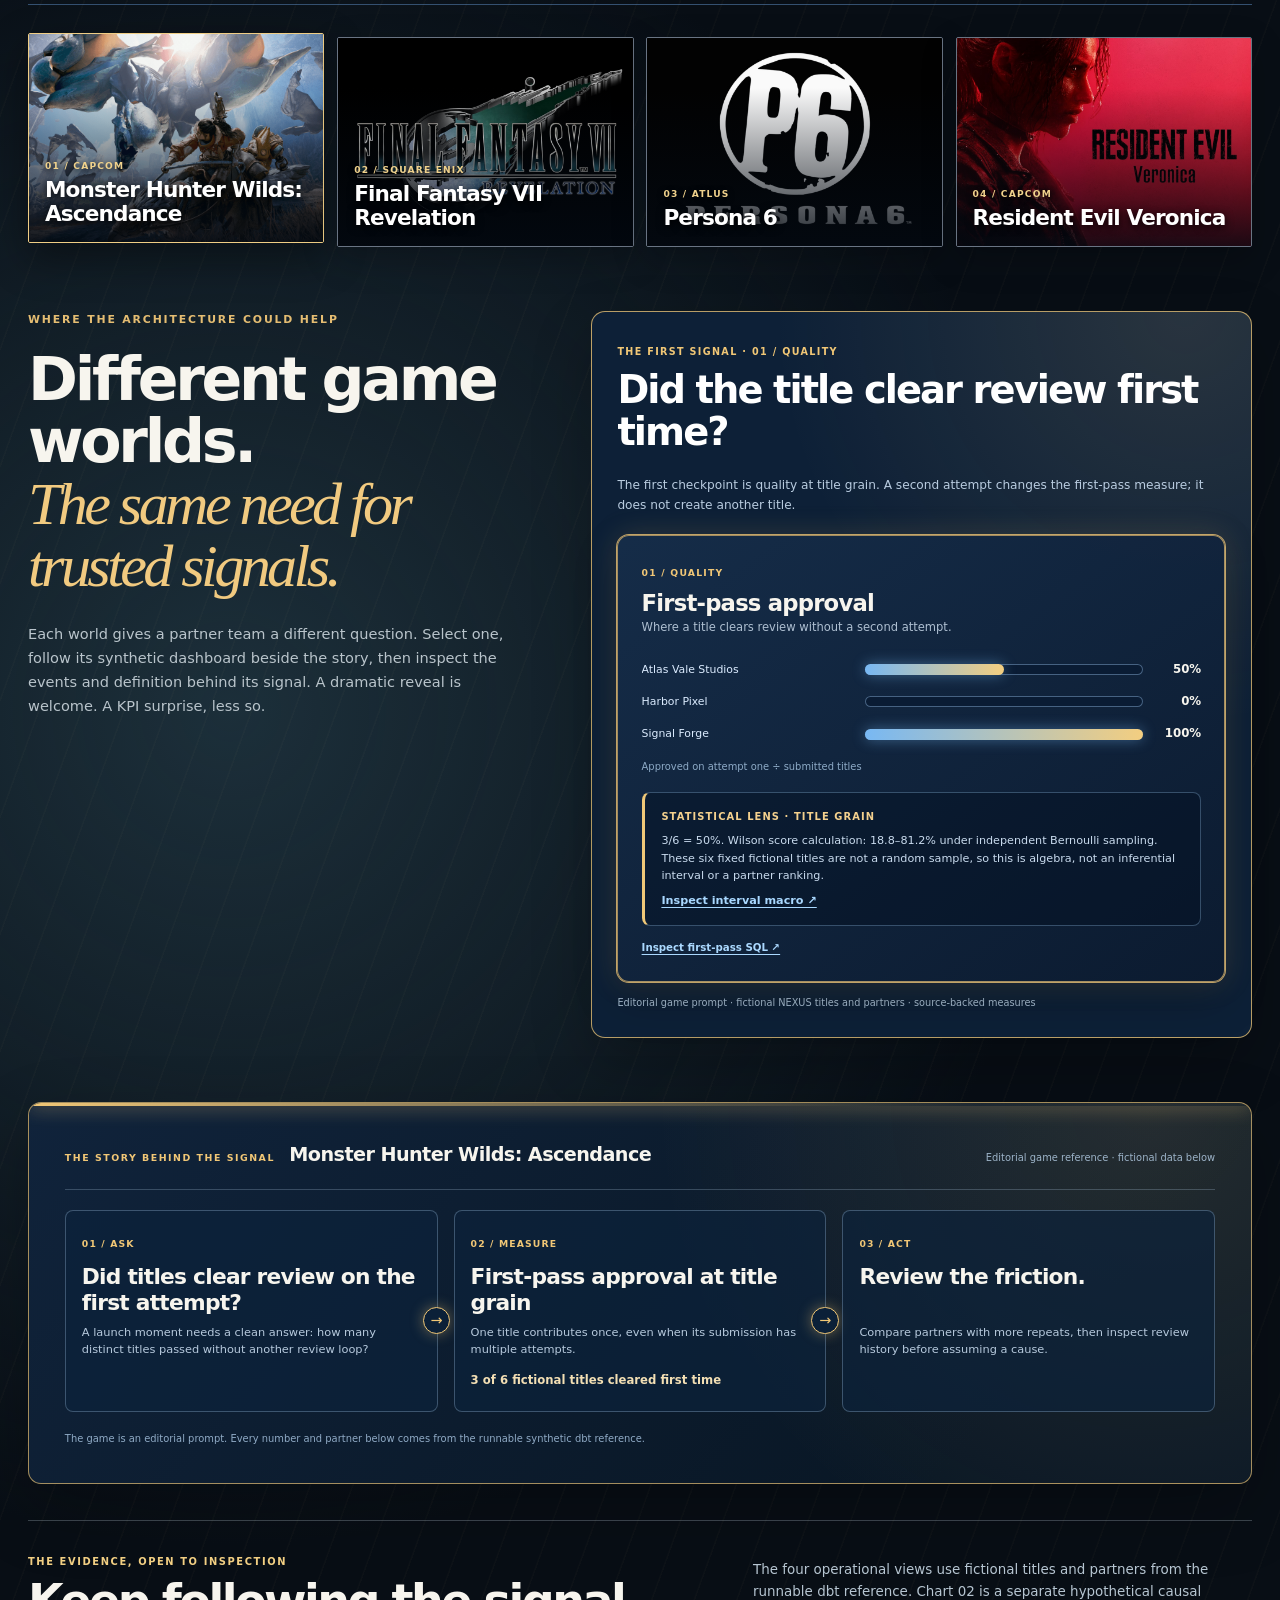
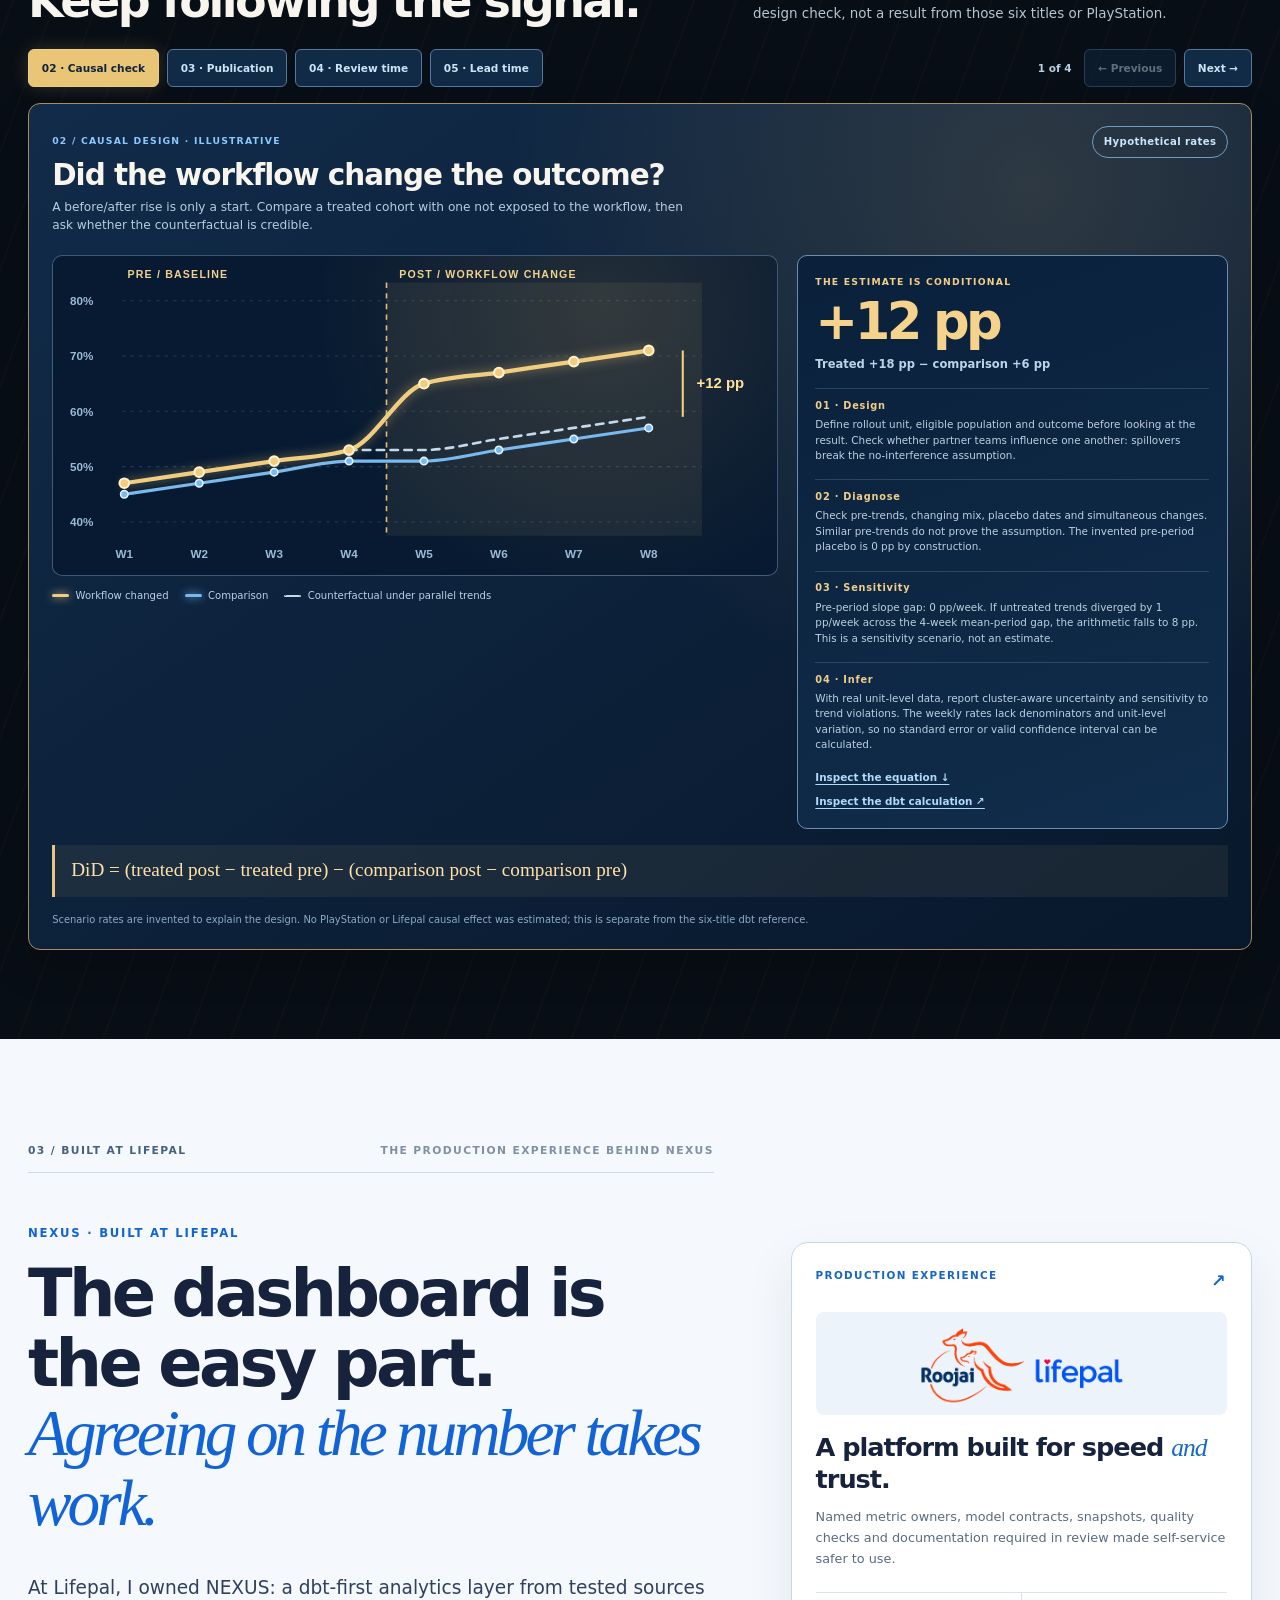
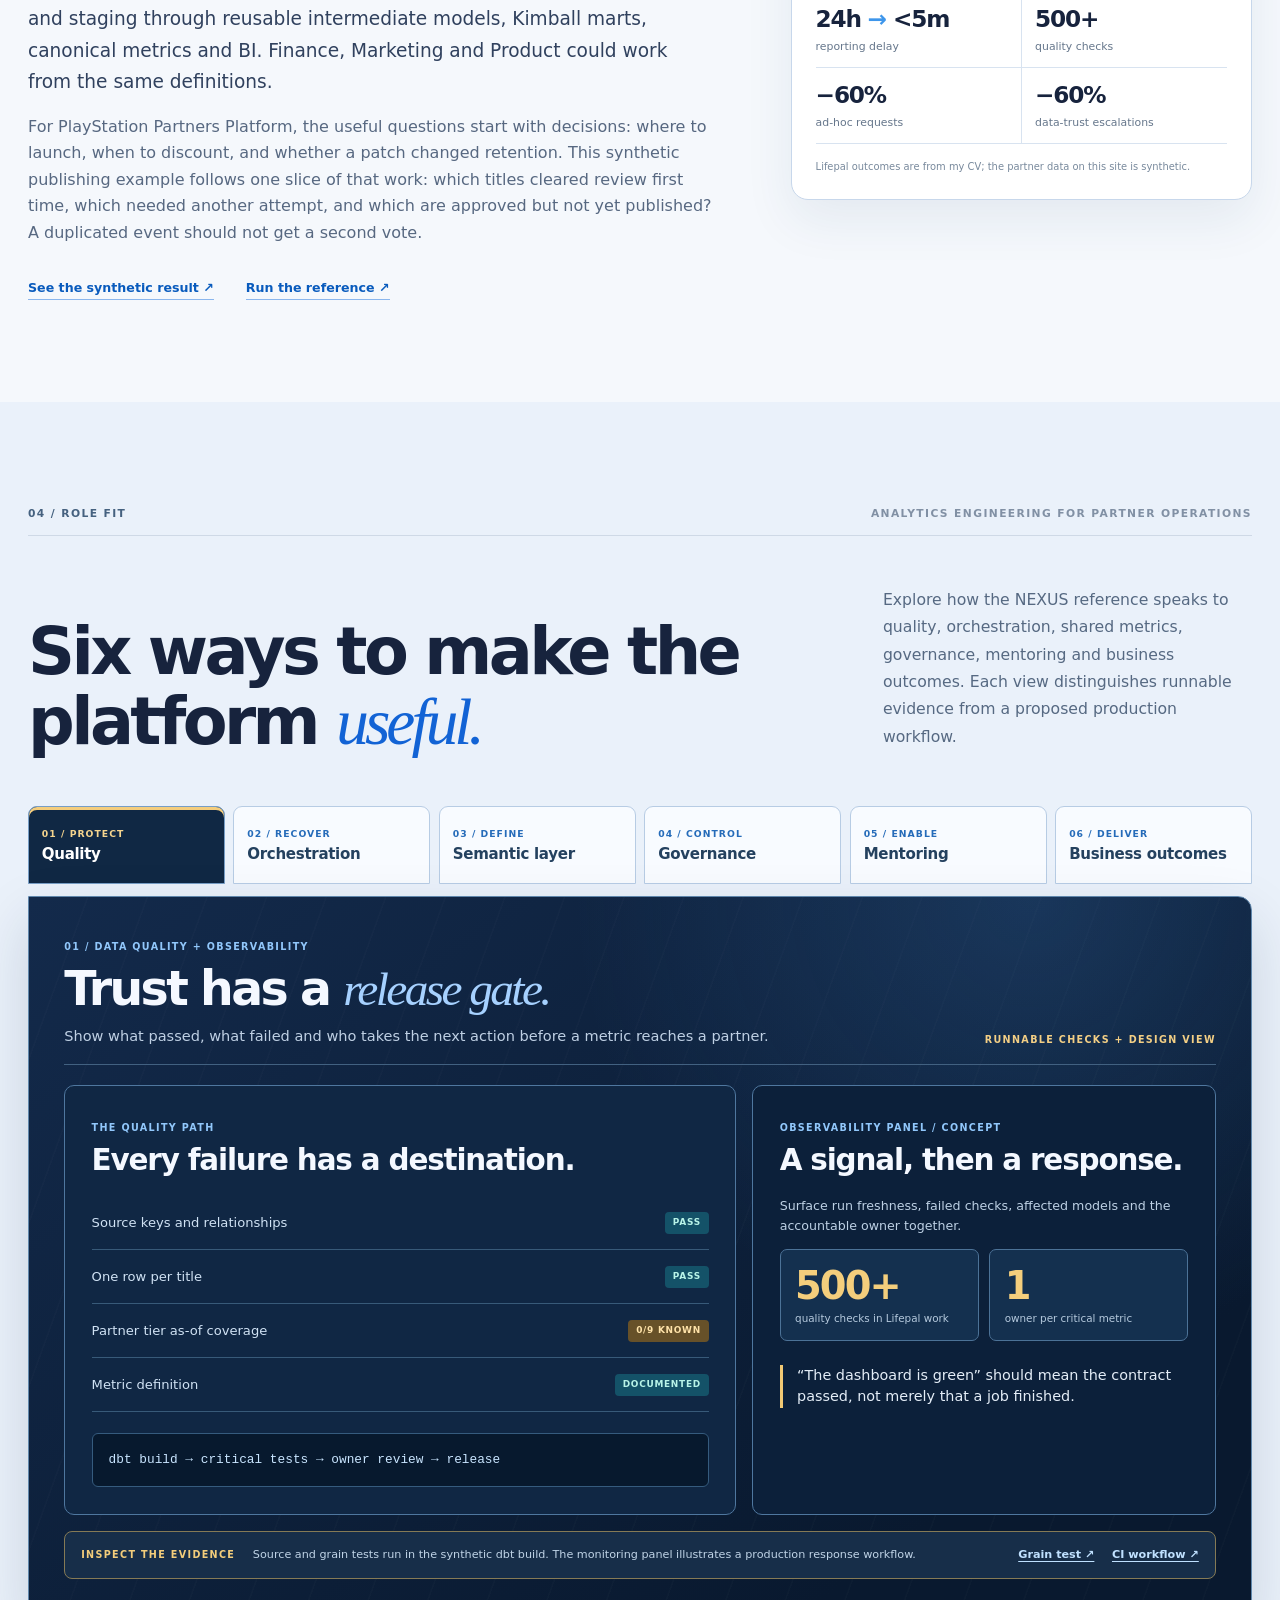
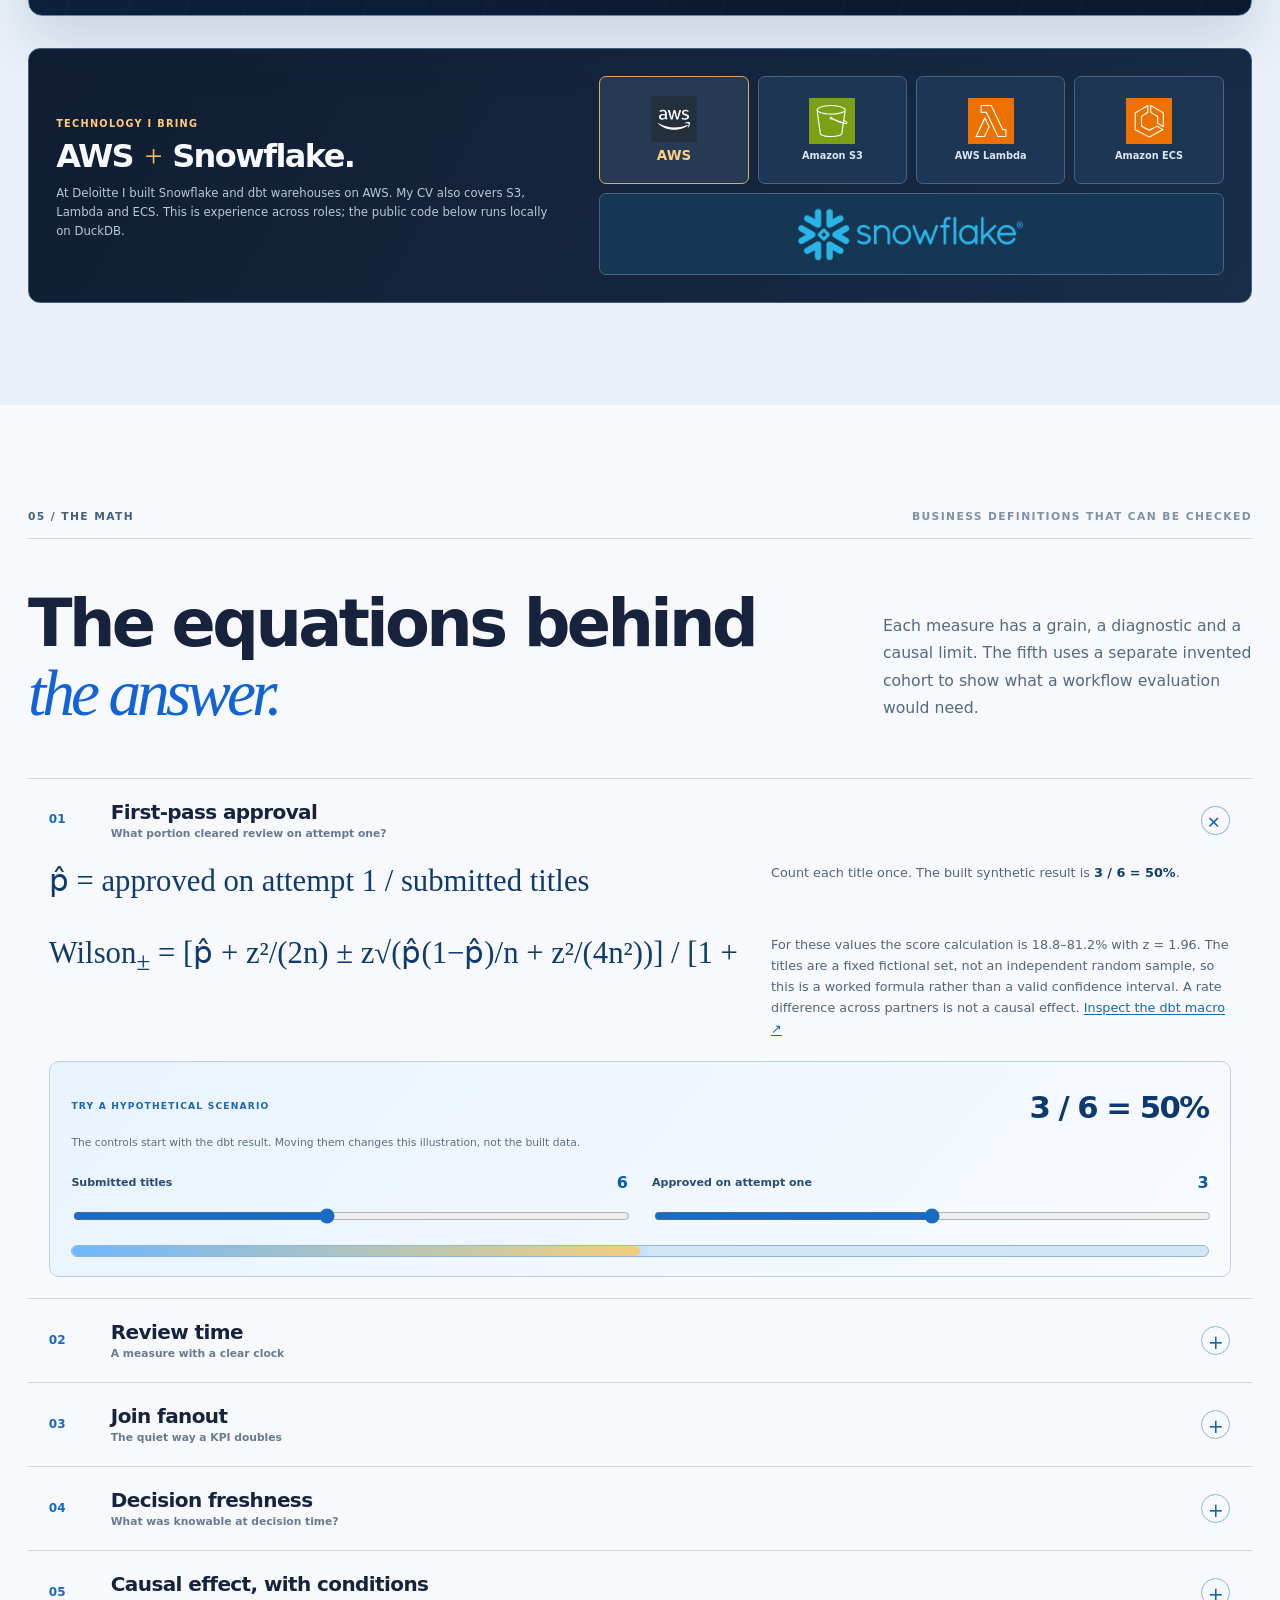
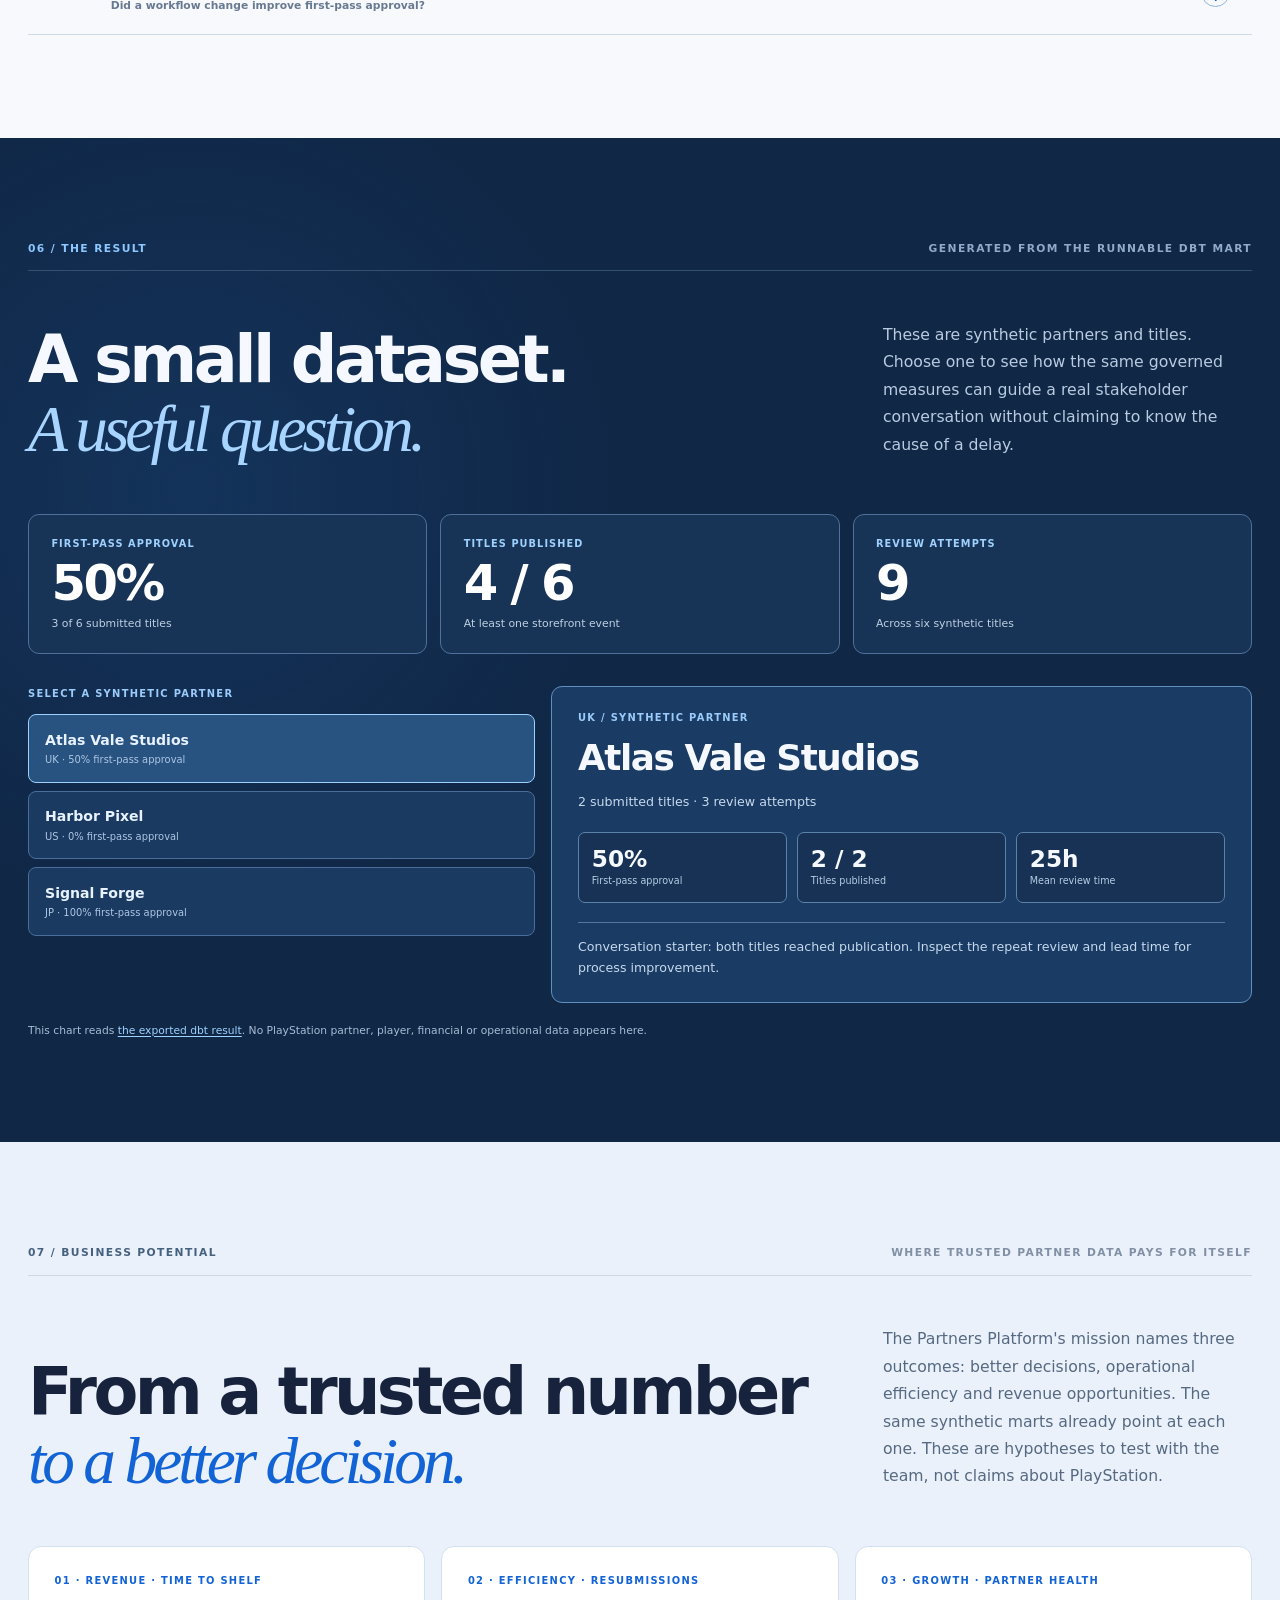
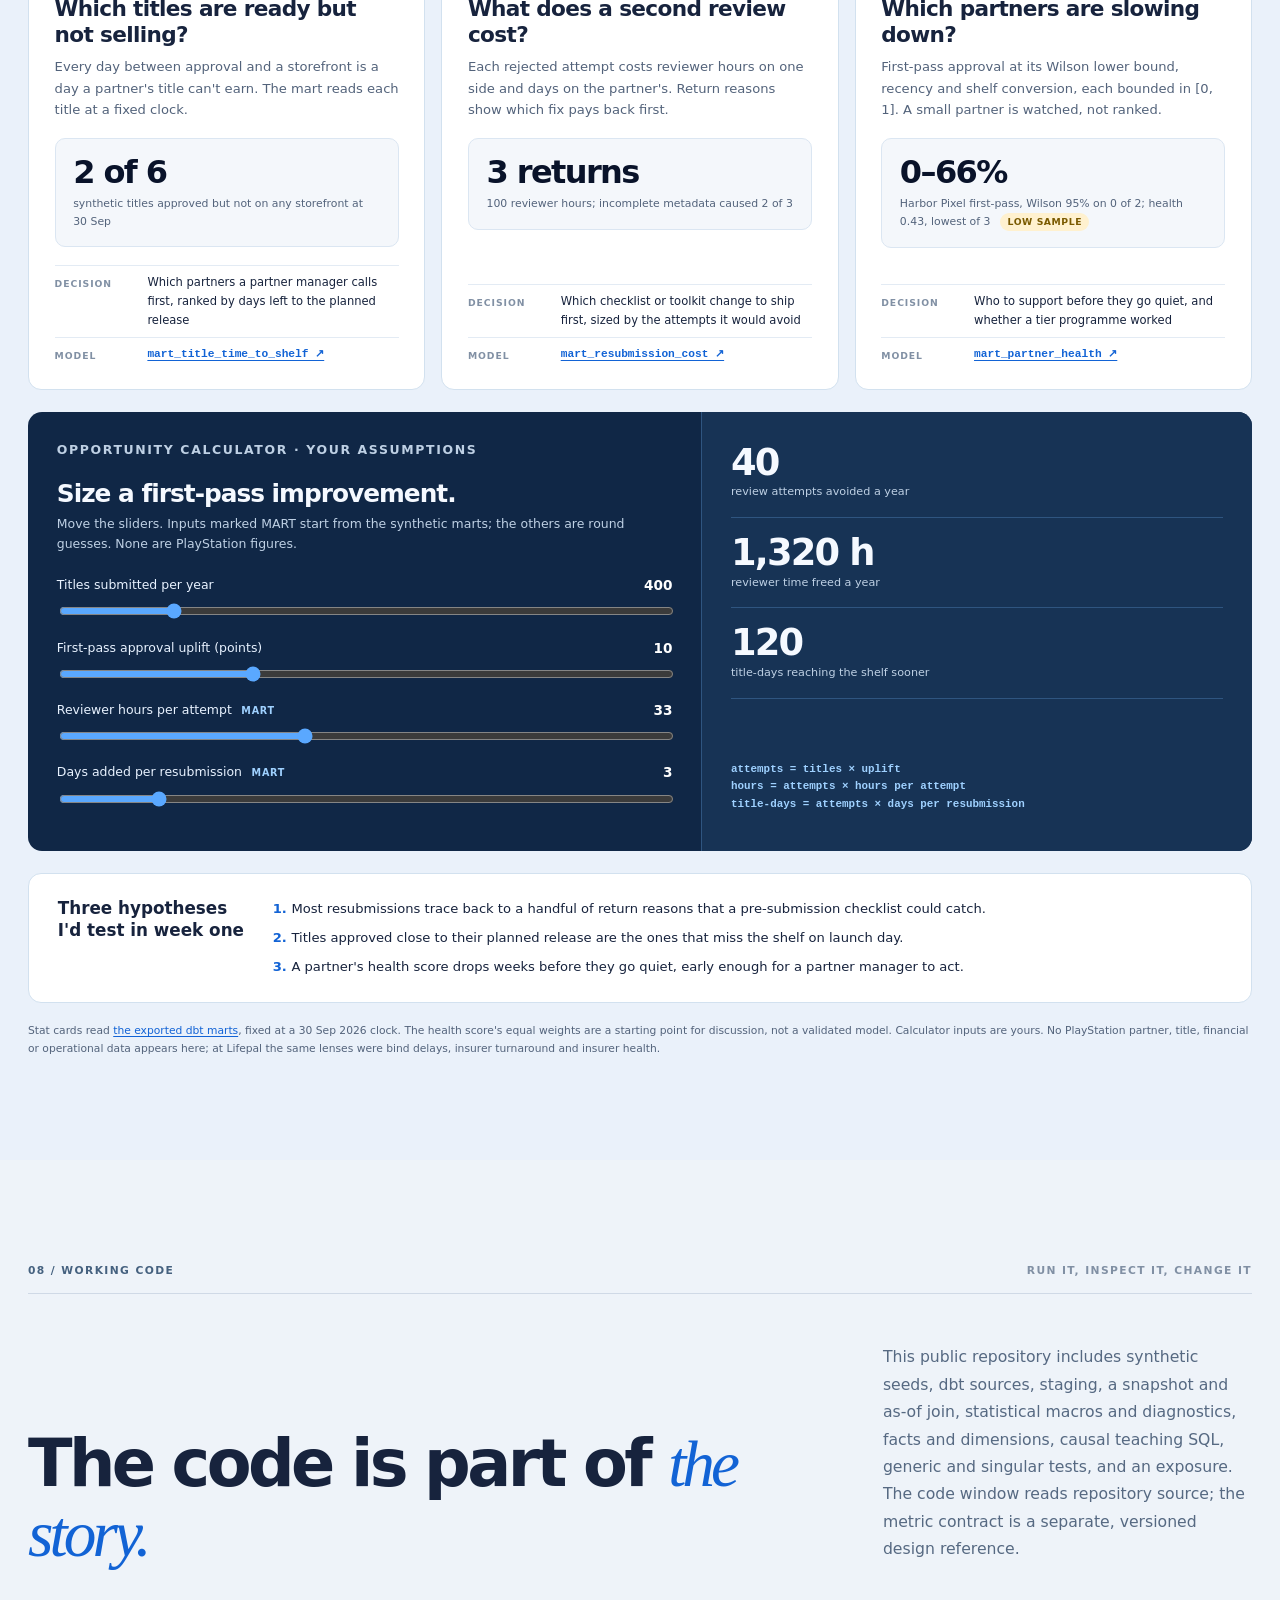
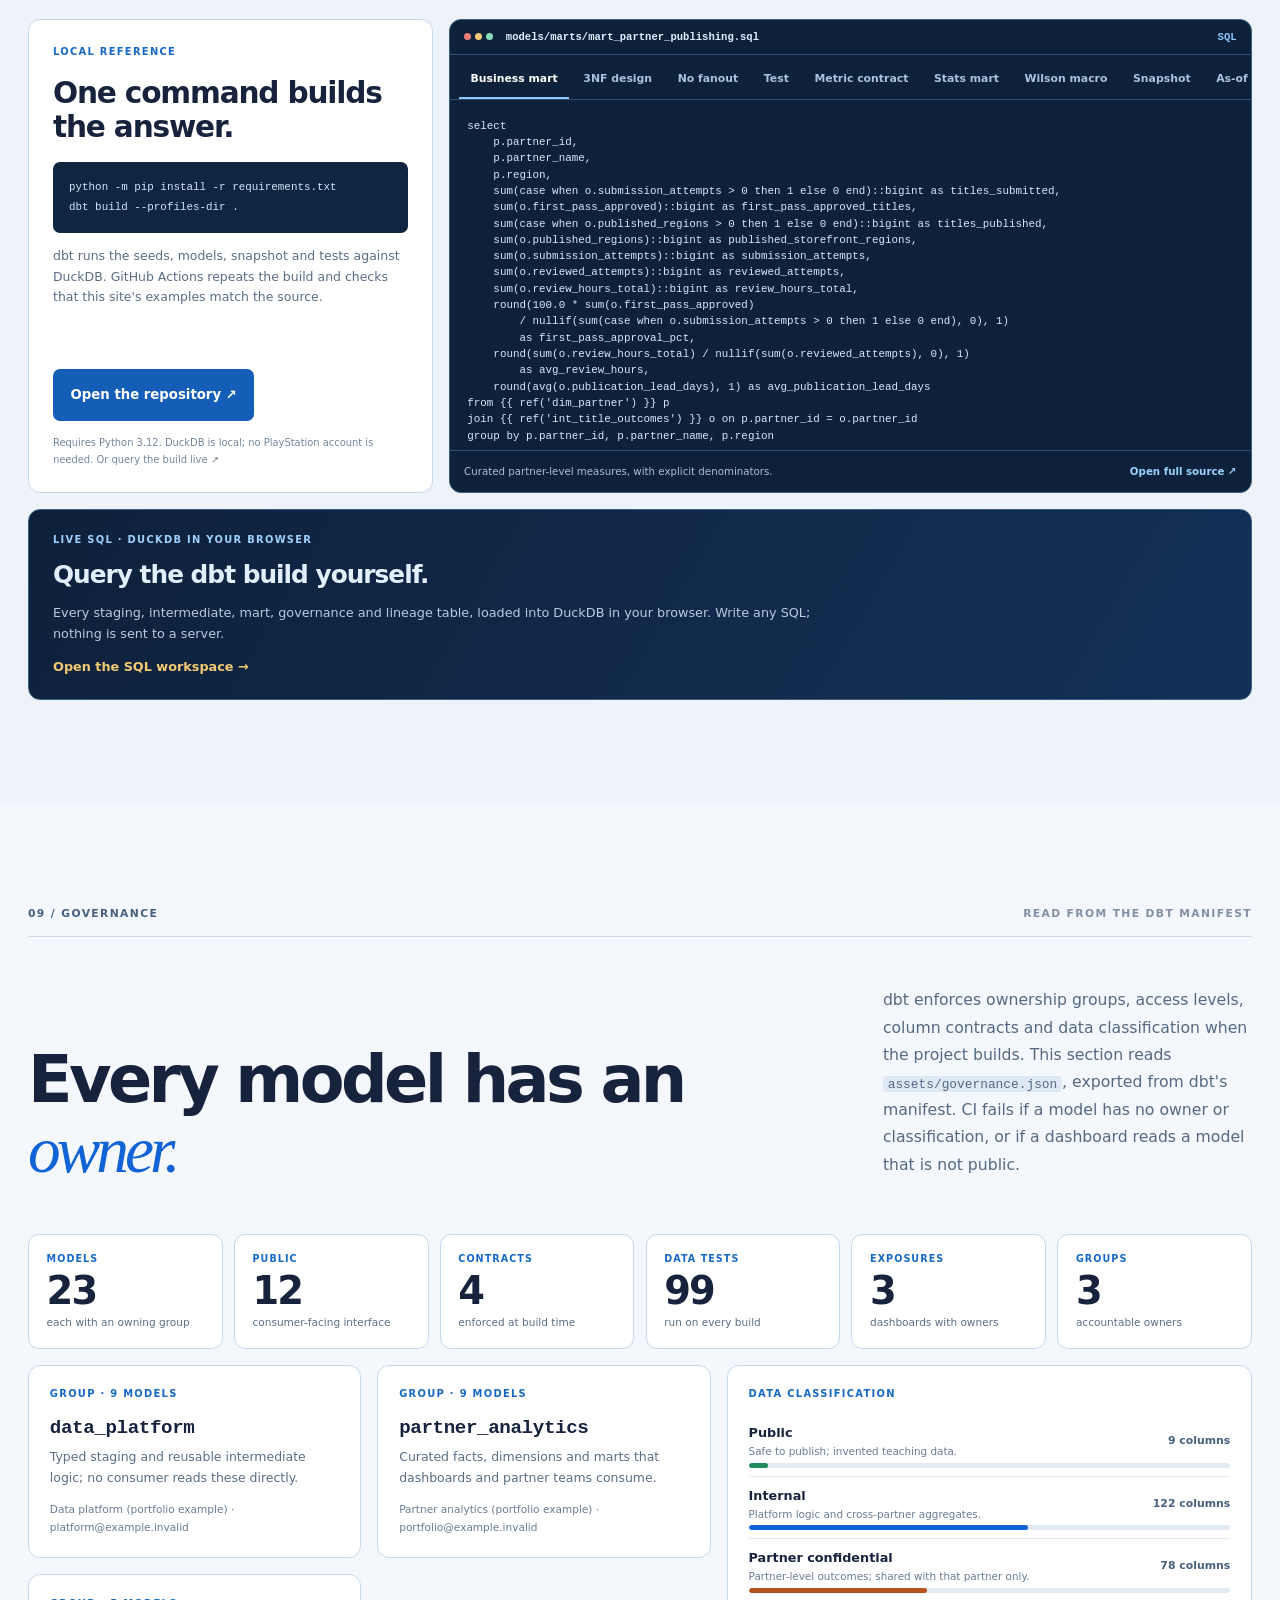
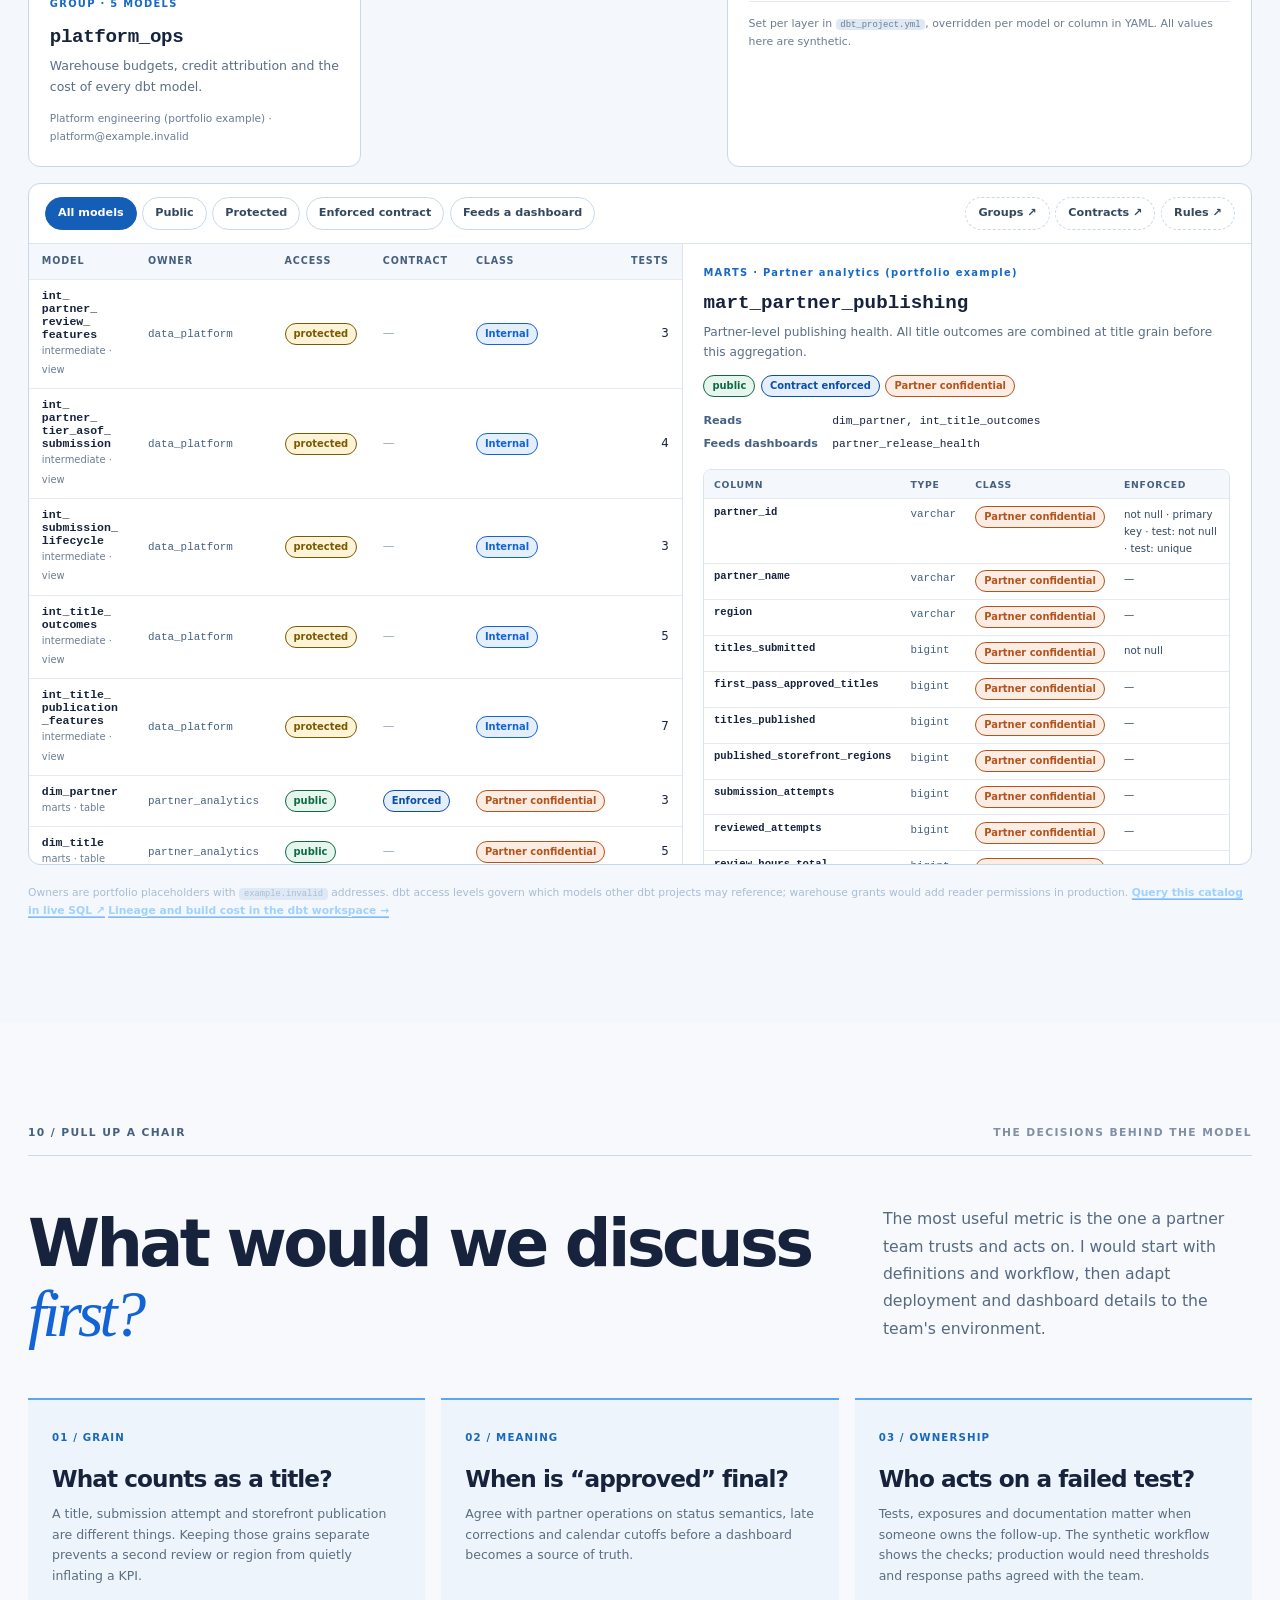
==== commit 36ed9f64: "Make the dbt workspace stand out in the nav and hero - The nav's dbt workspace link becomes a glowin" ====
--- a/index.html
+++ b/index.html
@@ -7,7 +7,7 @@
   <meta name="description" content="NEXUS by VIM: an independent Senior Analytics Engineer portfolio case study for PlayStation Partners Platform. Explore dbt models, tests, metrics and runnable synthetic code.">
   <title>NEXUS for PlayStation Partners | VIM · Senior Analytics Engineer</title>
   <link rel="icon" type="image/svg+xml" href="assets/favicon.svg">
-  <link rel="stylesheet" href="assets/site.css?v=8">
+  <link rel="stylesheet" href="assets/site.css?v=9">
   <link rel="stylesheet" href="assets/role-fit.css?v=1">
   <link rel="stylesheet" href="assets/playground.css?v=4">
   <link rel="stylesheet" href="assets/governance.css?v=4">
@@ -21,7 +21,7 @@
   <header id="top" class="site-header">
     <a class="brand" href="#top" aria-label="NEXUS, back to top"><span class="brand-mark">N<span>·</span></span><span><strong>NEXUS</strong><small>by VIM</small></span></a>
     <nav aria-label="Primary navigation">
-      <a href="#architecture">Architecture</a><a href="#story">Built at Lifepal</a><a href="#insights">Results</a><a href="sql.html" class="nav-workspace">dbt workspace</a>
+      <a href="#architecture">Architecture</a><a href="#story">Built at Lifepal</a><a href="#insights">Results</a><a href="sql.html" class="nav-workspace"><i aria-hidden="true"></i>dbt workspace<b>LIVE</b></a>
     </nav>
     <a class="header-cta" href="#contact">Let's talk <span aria-hidden="true">↗</span></a>
   </header>
@@ -36,7 +36,7 @@
           <h1 id="hero-title">NEXUS<span>.</span><small>from event to trusted decision</small></h1>
           <p class="hero-lede">Give every partner decision a <em>traceable data path.</em></p>
           <p class="hero-sub">I’m Firman Insan Muhammad. You can call me <strong>VIM.</strong> I built NEXUS as a dbt-first analytics platform at Lifepal. This portfolio shows the architecture, the checks that protect its meaning, and a runnable publishing example for PlayStation partners.</p>
-          <div class="hero-actions"><a class="button button-primary" href="#architecture">Explore the architecture <span aria-hidden="true">↘</span></a><a class="button button-secondary" href="#proof">Inspect working dbt code <span aria-hidden="true">↗</span></a></div>
+          <div class="hero-actions"><a class="button button-primary" href="#architecture">Explore the architecture <span aria-hidden="true">↘</span></a><a class="button button-workspace" href="sql.html"><span><i aria-hidden="true"></i>Open the live dbt workspace</span> <span aria-hidden="true">↗</span></a></div>
           <div class="hero-presented"><img src="assets/sony-computer-entertainment-reference.webp" alt="Sony Computer Entertainment heritage logo supplied by VIM"><span><small>INDEPENDENT APPLICATION PORTFOLIO</small><strong>Presented to PlayStation</strong><em>Senior Analytics Engineer · Partners Platform</em></span></div>
         </div>
         <div class="hero-visual" aria-label="Animated NEXUS data path from events through dbt models to trusted measures">
--- a/assets/site.css
+++ b/assets/site.css
@@ -460,4 +460,14 @@
 @media(max-width:520px){.causal-graph svg{min-height:220px}.causal-rigor{padding:.9rem}}
 .potential{background:#eaf1fa}.bp-lenses{display:grid;grid-template-columns:repeat(3,1fr);gap:1rem}.bp-lens{display:flex;flex-direction:column;padding:1.6rem;border:1px solid #d2e1ef;border-radius:13px;background:#fff}.bp-tag{color:#1263d5;font-size:.62rem;font-weight:850;letter-spacing:.13em}.bp-lens h3{margin:.45rem 0 .5rem;color:#17233d;font-size:1.35rem;line-height:1.2;letter-spacing:-.03em}.bp-lens>p{margin:0;color:#53637b;font-size:.82rem}.bp-stat{margin:1.1rem 0;padding:1rem 1.1rem;border-radius:10px;background:#f4f7fb;border:1px solid #dbe6f2}.bp-stat strong{display:block;color:#09132a;font-size:2rem;line-height:1.1;letter-spacing:-.05em}.bp-stat small{display:block;color:#53637b;font-size:.68rem;margin-top:.25rem}.bp-meta{margin-top:auto;display:grid;gap:.45rem;font-size:.72rem;color:#17233d}.bp-meta>div{display:grid;grid-template-columns:5.2rem 1fr;gap:.6rem;padding-top:.45rem;border-top:1px solid #e3ebf4}.bp-meta span{color:#8190a4;font-weight:800;letter-spacing:.1em;font-size:.58rem;padding-top:.15rem}.bp-model{justify-self:start;padding:0;border:0;background:none;color:#1263d5;font:600 .7rem/1.5 ui-monospace,SFMono-Regular,Menlo,monospace;text-align:left;cursor:pointer;text-decoration:underline;text-underline-offset:3px}.bp-model:hover{color:#09132a}.bp-flag{display:inline-block;margin-left:.4rem;padding:.1rem .45rem;border-radius:99px;background:#fff1cf;color:#7a5a00;font-size:.58rem;font-weight:800;letter-spacing:.06em;vertical-align:middle}.bp-calc{margin-top:1.4rem;display:grid;grid-template-columns:minmax(0,.55fr) minmax(0,.45fr);border-radius:14px;overflow:hidden;background:#102746;color:#f5f9ff}.bp-inputs{padding:1.7rem 1.8rem}.bp-inputs h3{margin:.2rem 0 .3rem;font-size:1.55rem;letter-spacing:-.04em;line-height:1.2}.bp-inputs>p{margin:0 0 1.2rem;color:#bed0e4;font-size:.78rem}.bp-field{display:grid;grid-template-columns:1fr 4.6rem;align-items:center;gap:.3rem 1rem;margin-bottom:.95rem}.bp-field label{color:#e8f2ff;font-size:.78rem}.bp-field label small{color:#9fd1ff;font-size:.6rem;font-weight:800;letter-spacing:.08em;margin-left:.35rem}.bp-field output{justify-self:end;color:#fff;font-weight:800;font-size:.85rem;font-variant-numeric:tabular-nums}.bp-field input{grid-column:1/-1;width:100%;accent-color:#5aa8ff}.bp-results{padding:1.7rem 1.8rem;background:#173355;border-left:1px solid #2f5580;display:flex;flex-direction:column}.bp-result{padding:.95rem 0;border-bottom:1px solid #2f5580}.bp-result:first-of-type{padding-top:.2rem}.bp-result strong{display:block;font-size:2.3rem;line-height:1.1;letter-spacing:-.05em;font-variant-numeric:tabular-nums}.bp-result small{display:block;color:#bed0e4;font-size:.7rem}.bp-formula{margin-top:auto;padding-top:1rem;color:#9fd1ff;font:600 .68rem/1.6 ui-monospace,SFMono-Regular,Menlo,monospace}.bp-hypotheses{margin-top:1.4rem;display:grid;grid-template-columns:auto 1fr;gap:1.5rem;align-items:start;padding:1.5rem 1.8rem;border:1px solid #d2e1ef;border-radius:13px;background:#fff}.bp-hypotheses h3{margin:0;color:#17233d;font-size:1.05rem;max-width:12rem;line-height:1.3}.bp-hypotheses ol{margin:0;padding-left:1.1rem;display:grid;gap:.45rem;color:#17233d;font-size:.82rem}.bp-hypotheses li::marker{color:#1263d5;font-weight:800}.potential .data-note{color:#53637b}.potential .data-note a{color:#1263d5}
 @media (max-width:860px){.bp-lenses,.bp-calc,.bp-hypotheses{grid-template-columns:1fr}.bp-results{border-left:0;border-top:1px solid #2f5580}}
-.site-header nav a.nav-workspace{color:#f4ca72}.site-header nav a.nav-workspace:hover{color:#fff0cb}
+/* dbt workspace: the one nav item that is an app, styled as one */
+.site-header nav a.nav-workspace{position:relative;display:inline-flex;align-items:center;gap:.45rem;padding:.42rem .5rem .42rem .7rem;border:1px solid #ff8a4c;border-radius:999px;color:#fff;background:linear-gradient(120deg,rgba(255,105,74,.28),rgba(255,105,74,.08));box-shadow:0 0 0 0 rgba(255,105,74,.5),0 0 18px rgba(255,105,74,.25);transition:transform .2s,box-shadow .2s,background .2s}
+.site-header nav a.nav-workspace:hover,.site-header nav a.nav-workspace[aria-current="page"]{transform:translateY(-1px);background:linear-gradient(120deg,rgba(255,105,74,.5),rgba(255,105,74,.18));box-shadow:0 0 26px rgba(255,105,74,.45)}
+.site-header nav a.nav-workspace i,.button-workspace i{width:7px;height:7px;border-radius:50%;background:#7dffb1;box-shadow:0 0 0 0 rgba(125,255,177,.7);animation:livepulse 1.8s ease-out infinite}
+.site-header nav a.nav-workspace b{padding:.08rem .35rem;border-radius:999px;background:#ff694a;color:#fff;font-size:.52rem;font-weight:900;letter-spacing:.1em}
+.button-workspace{border:1px solid #ff8a4c;color:#fff;background:linear-gradient(120deg,#ff694a,#d9482f);box-shadow:0 8px 28px rgba(255,105,74,.35)}
+.button-workspace:hover{transform:translateY(-2px);box-shadow:0 12px 34px rgba(255,105,74,.5)}
+.button-workspace>span:first-child{display:inline-flex;align-items:center;gap:.55rem}
+@keyframes livepulse{0%{box-shadow:0 0 0 0 rgba(125,255,177,.7)}70%{box-shadow:0 0 0 7px rgba(125,255,177,0)}100%{box-shadow:0 0 0 0 rgba(125,255,177,0)}}
+@media(prefers-reduced-motion:reduce){.site-header nav a.nav-workspace i,.button-workspace i{animation:none}}
+@media(max-width:560px){.site-header nav{gap:.55rem}.site-header nav a.nav-workspace{padding:.3rem .55rem;gap:.35rem}.site-header nav a.nav-workspace b{display:none}}
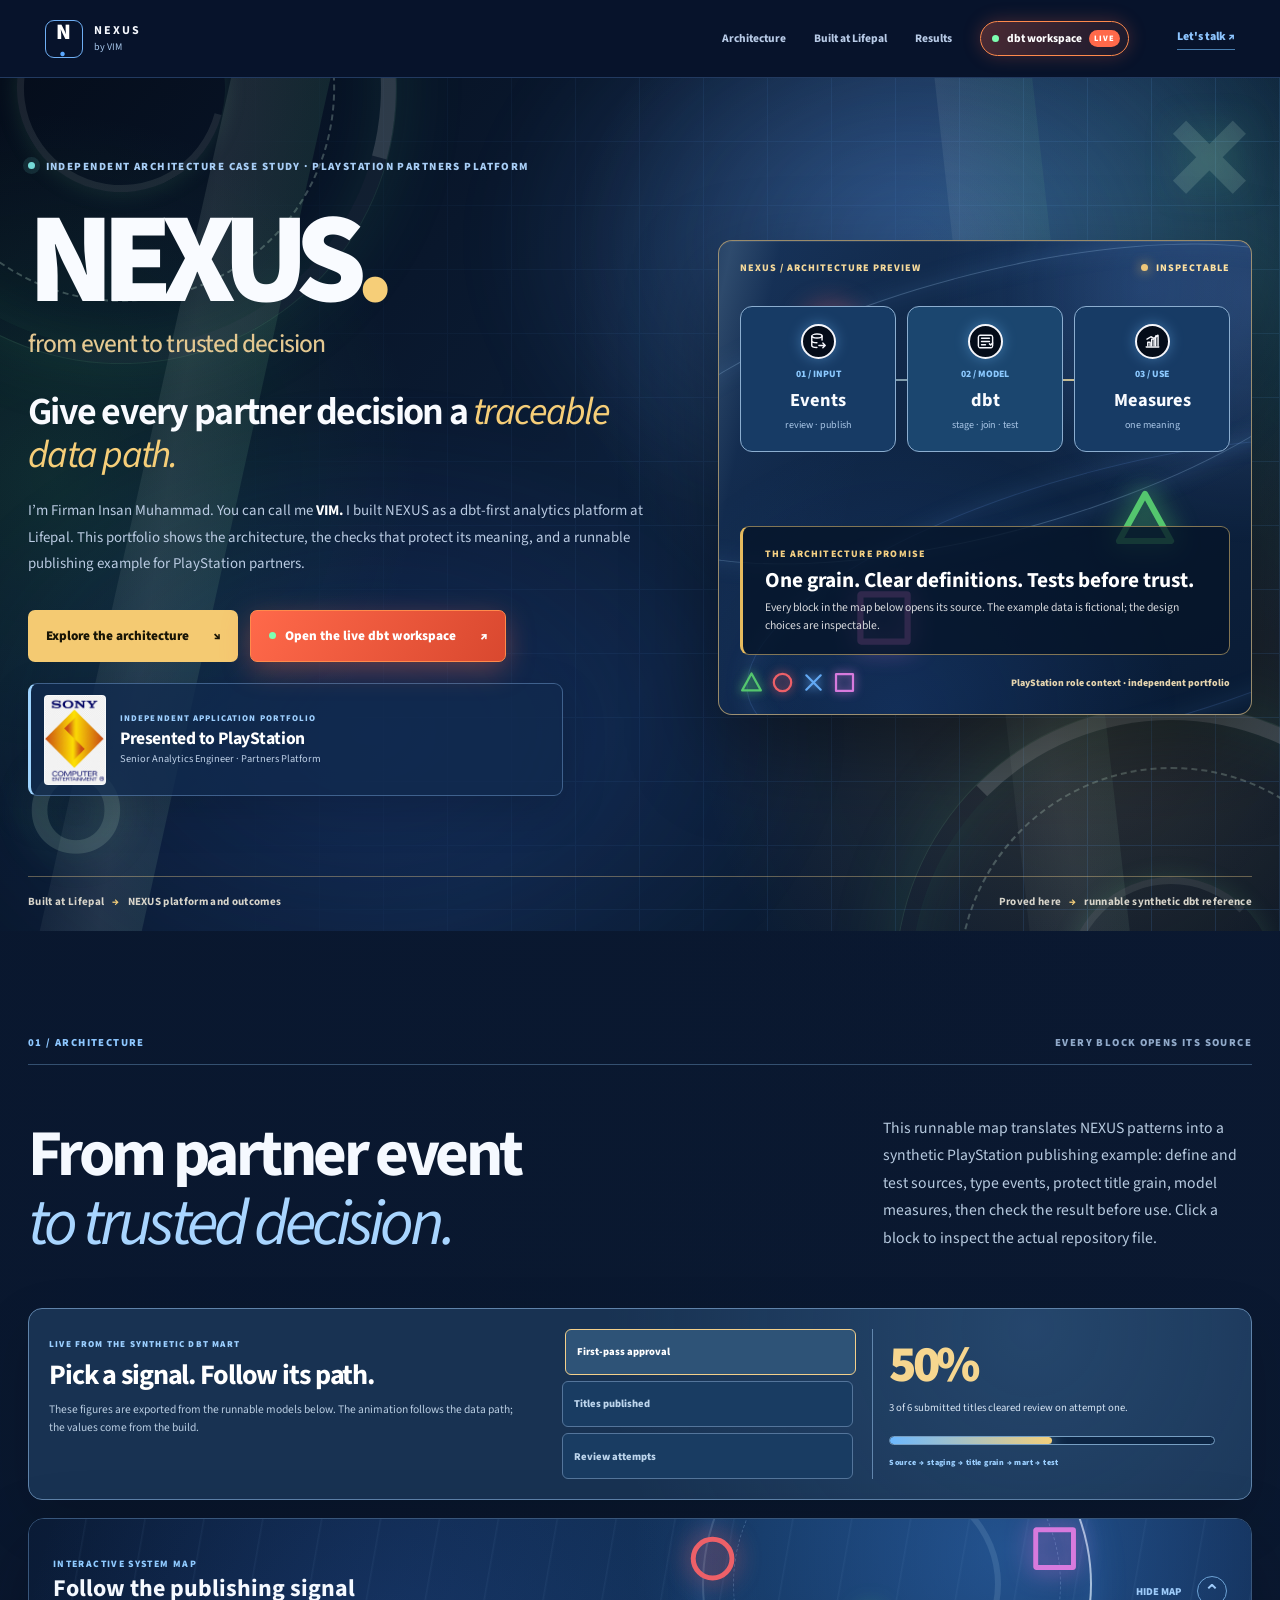
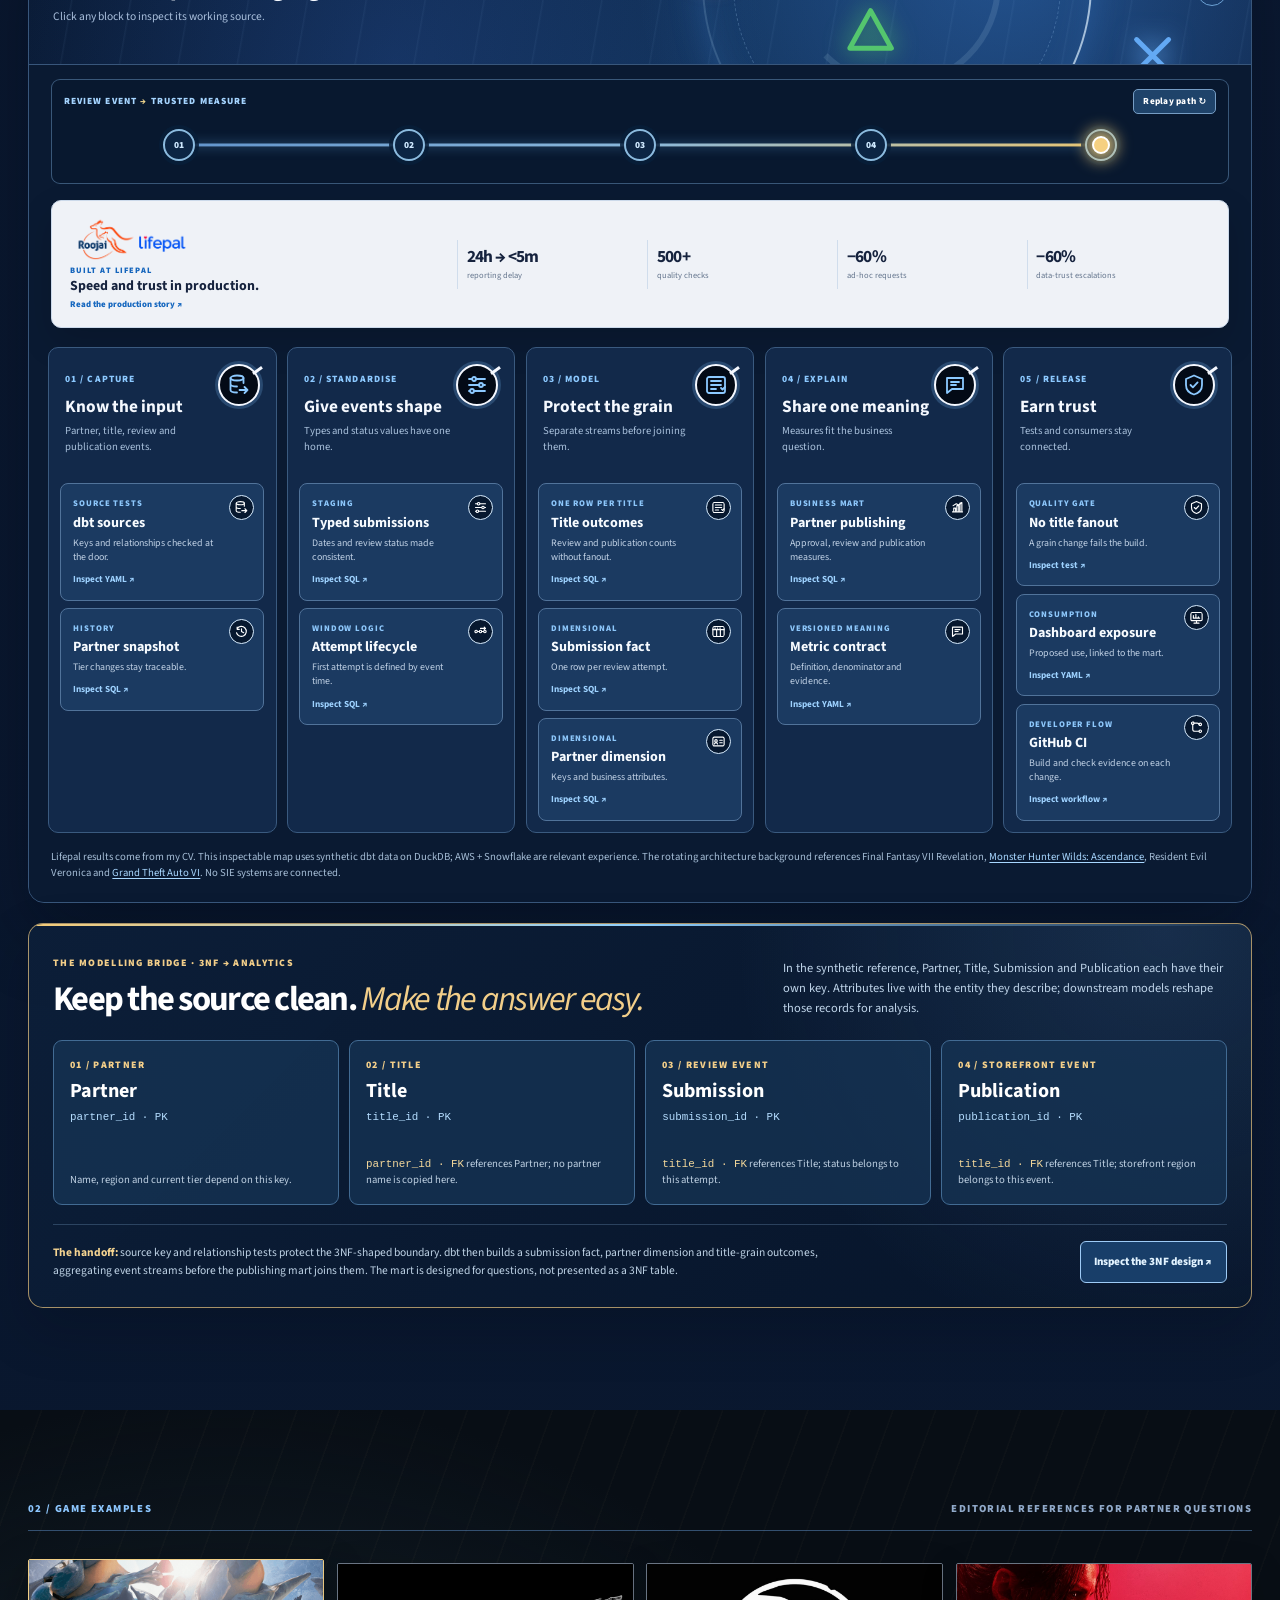
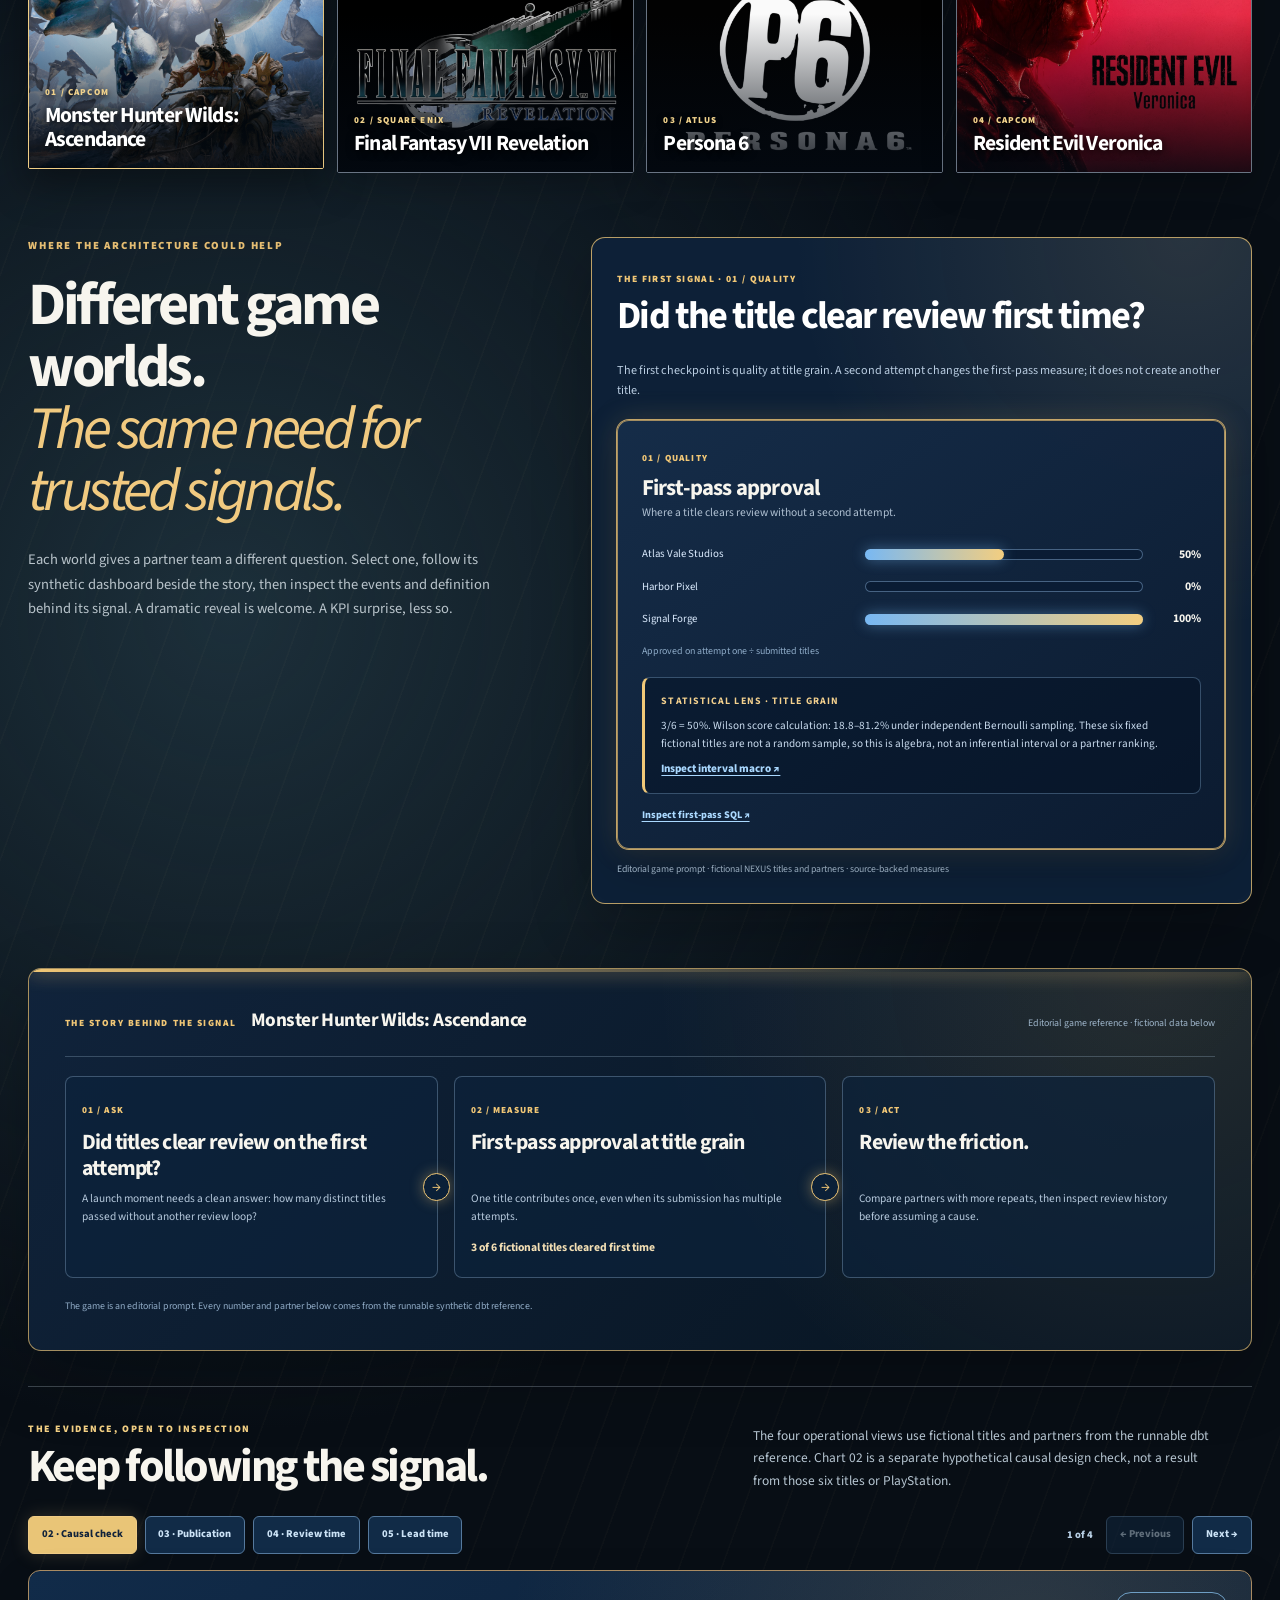
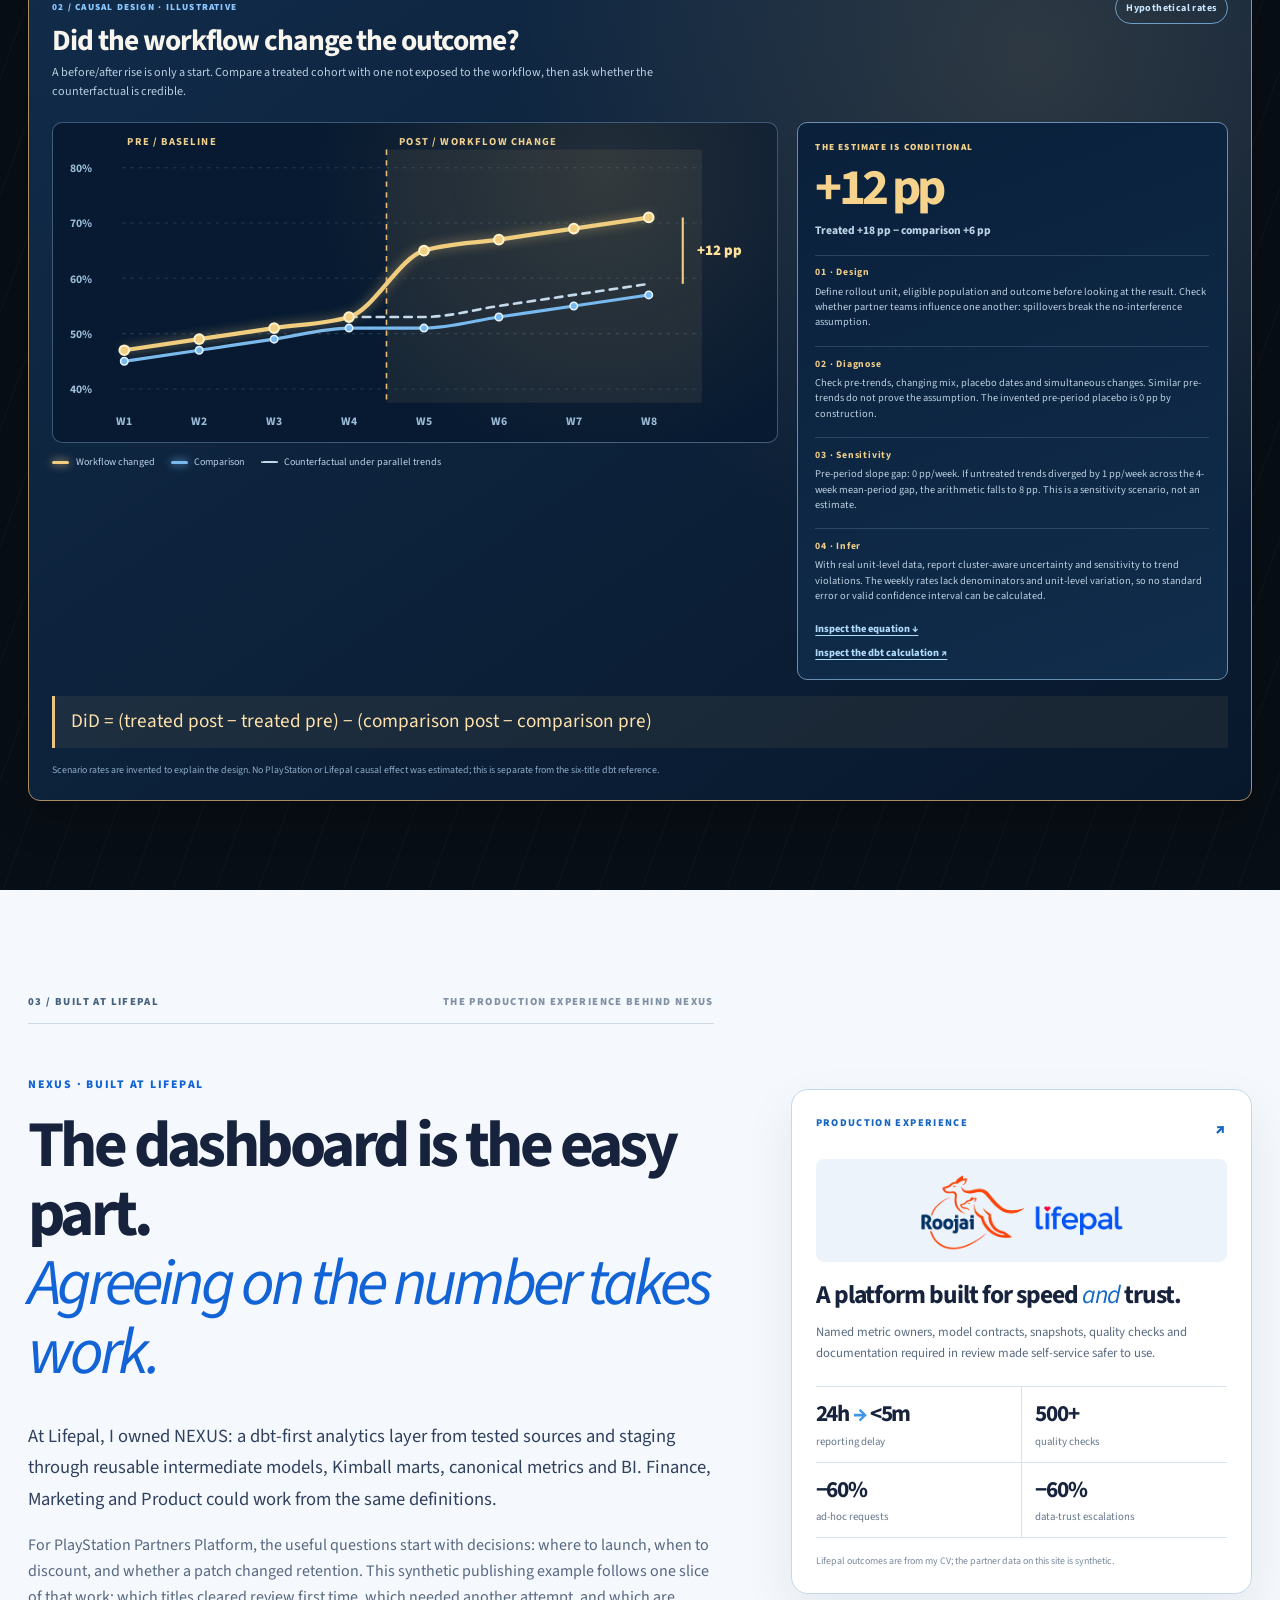
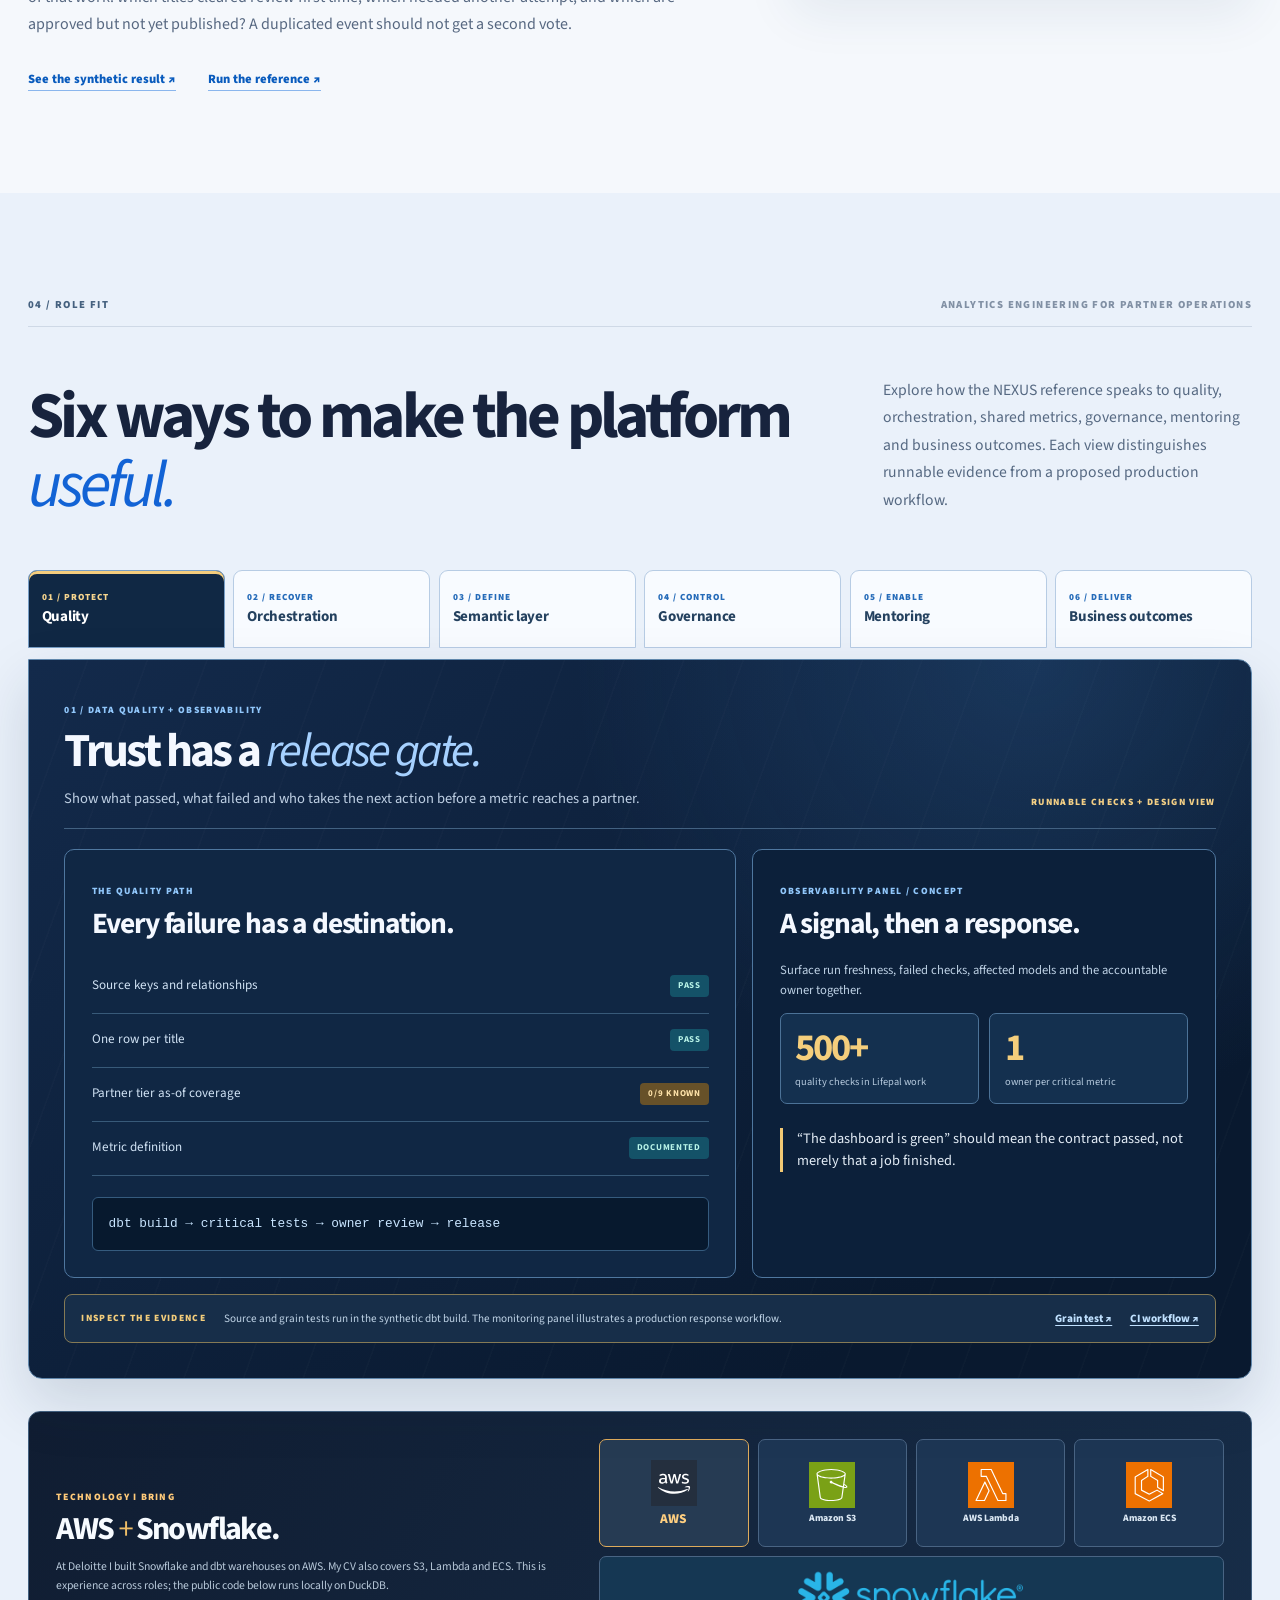
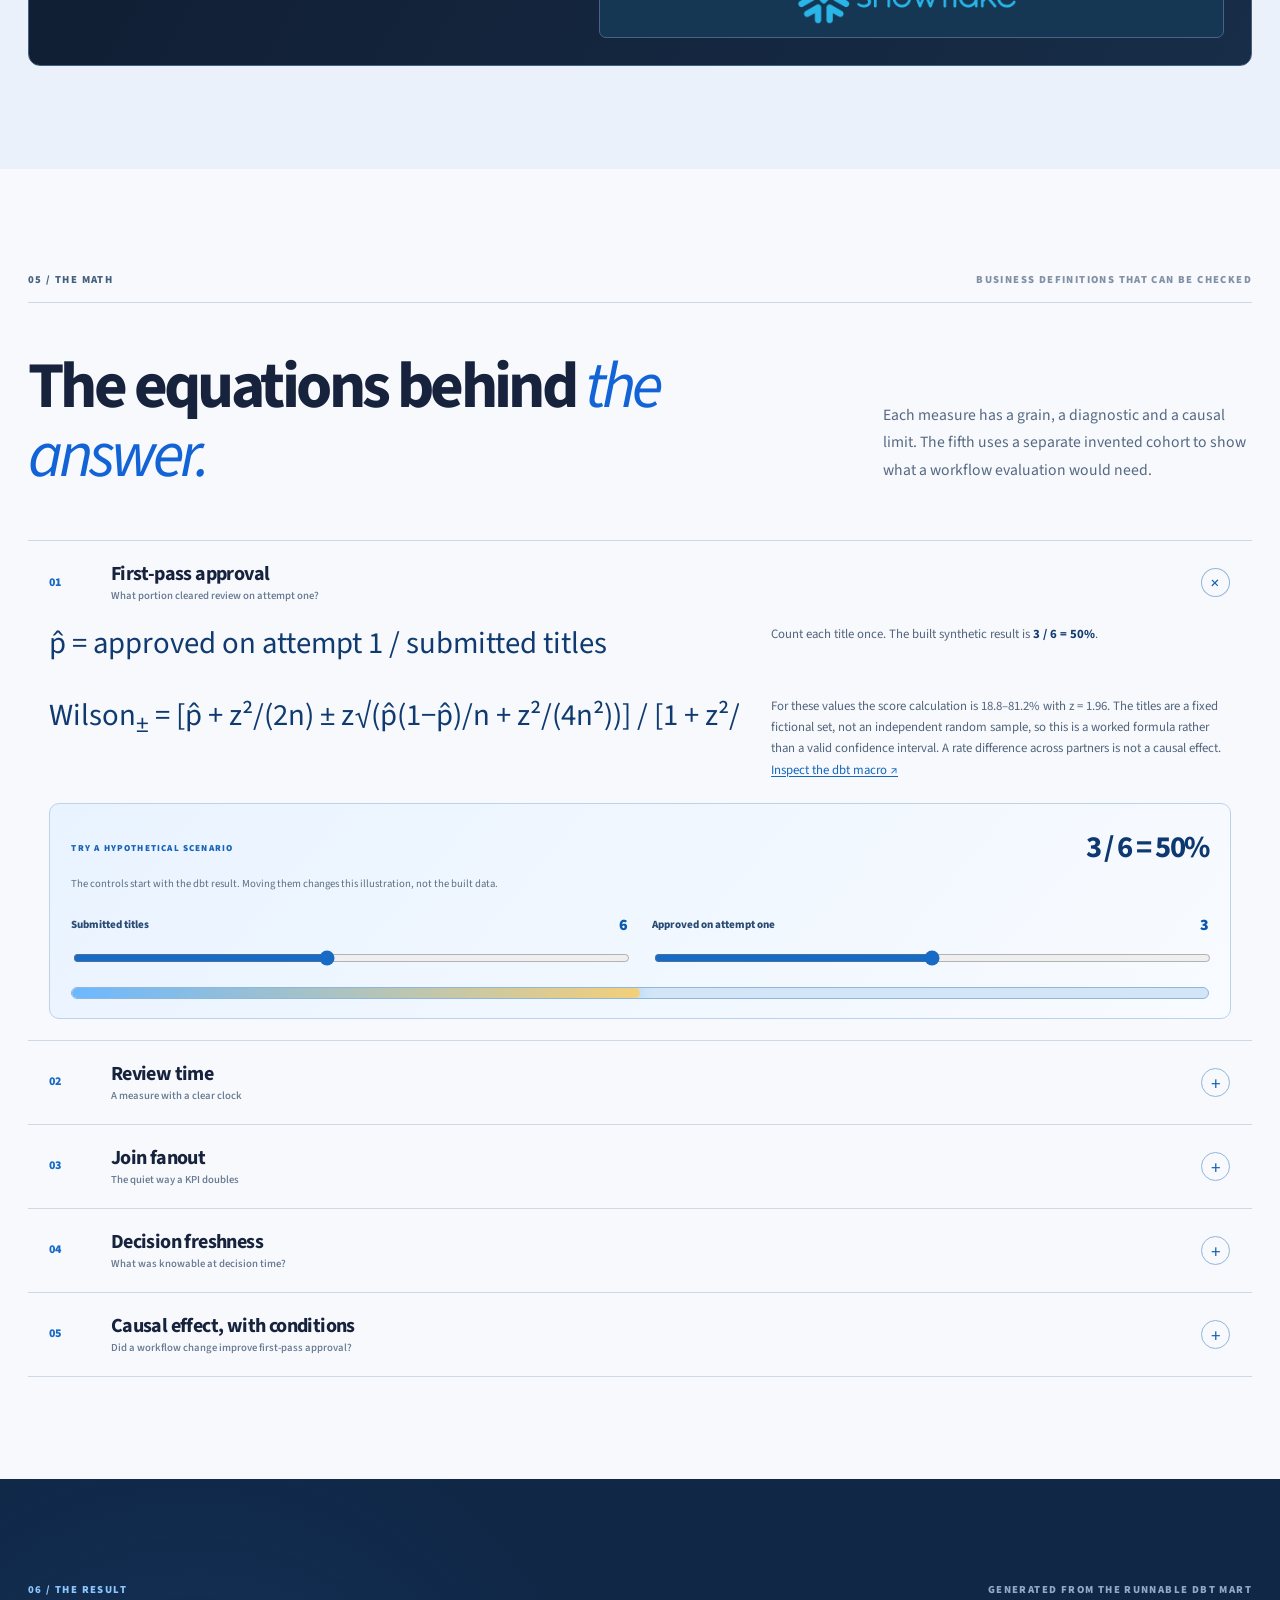
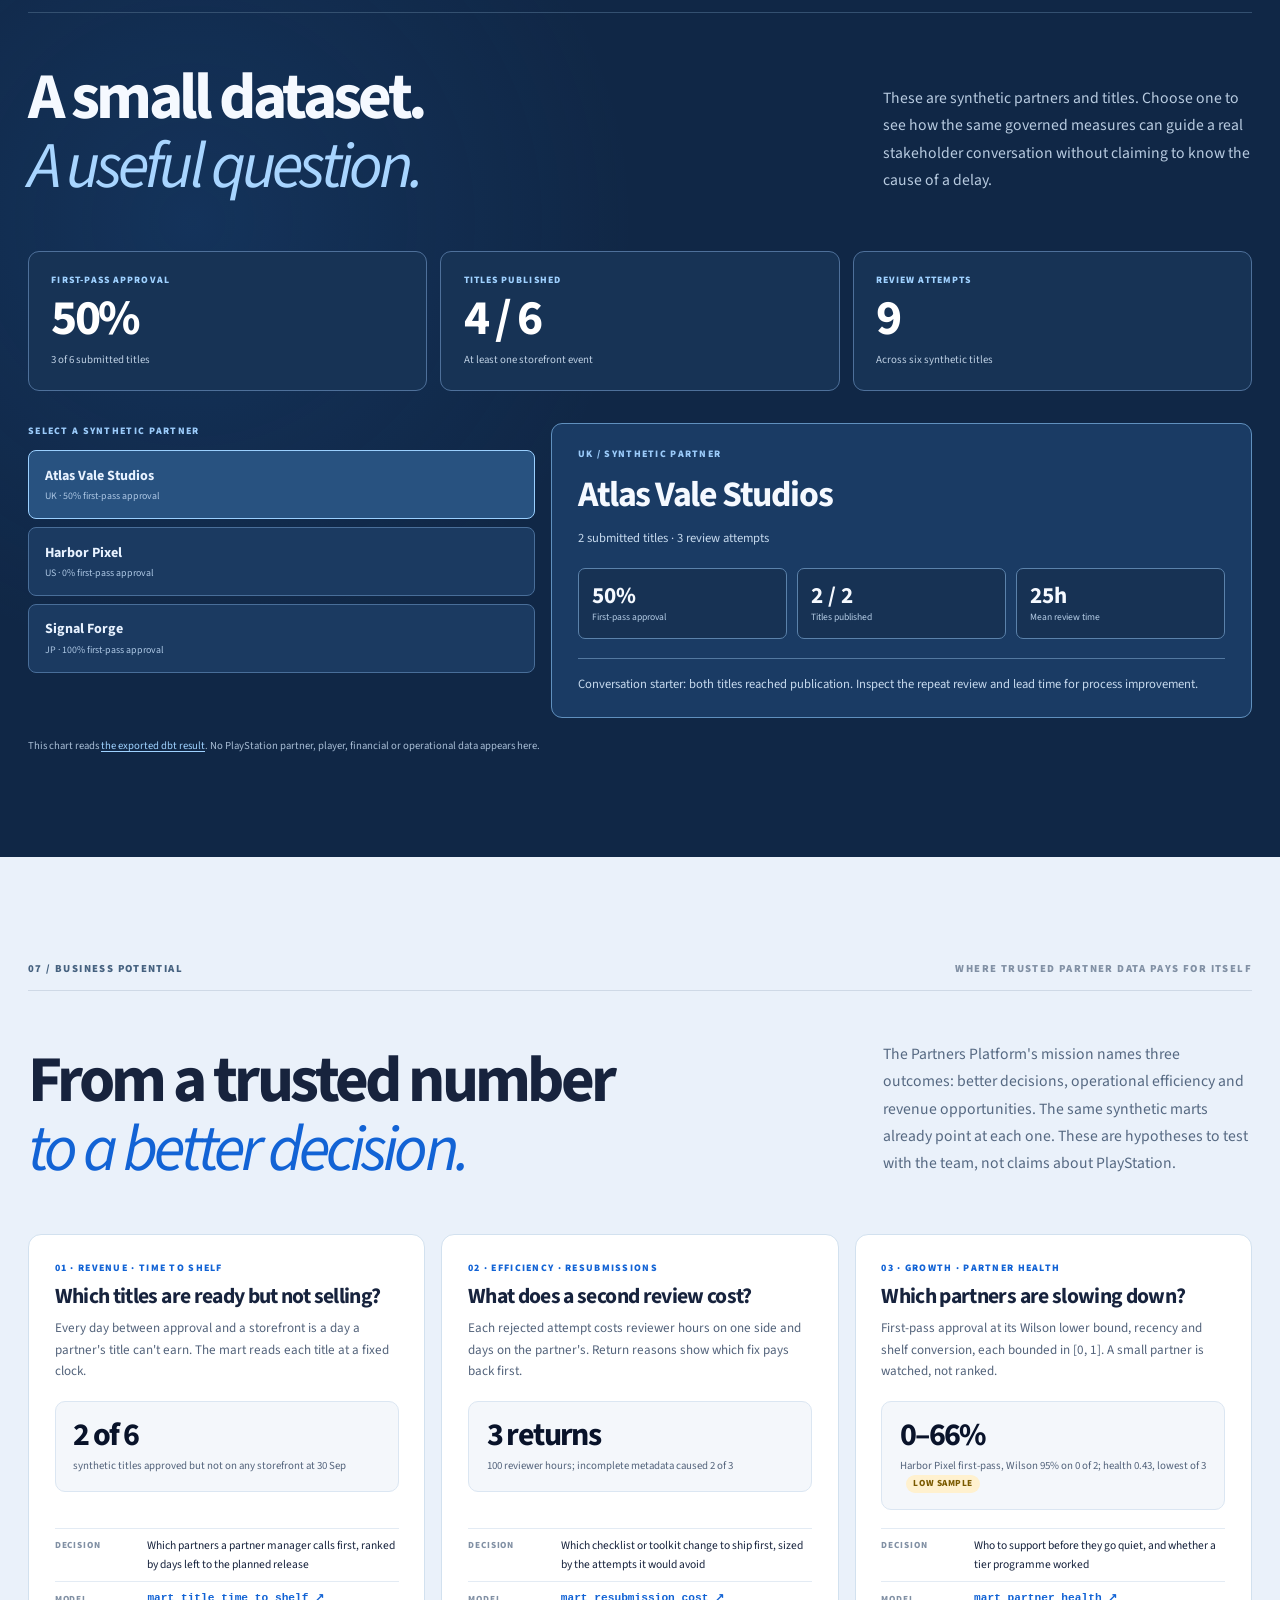
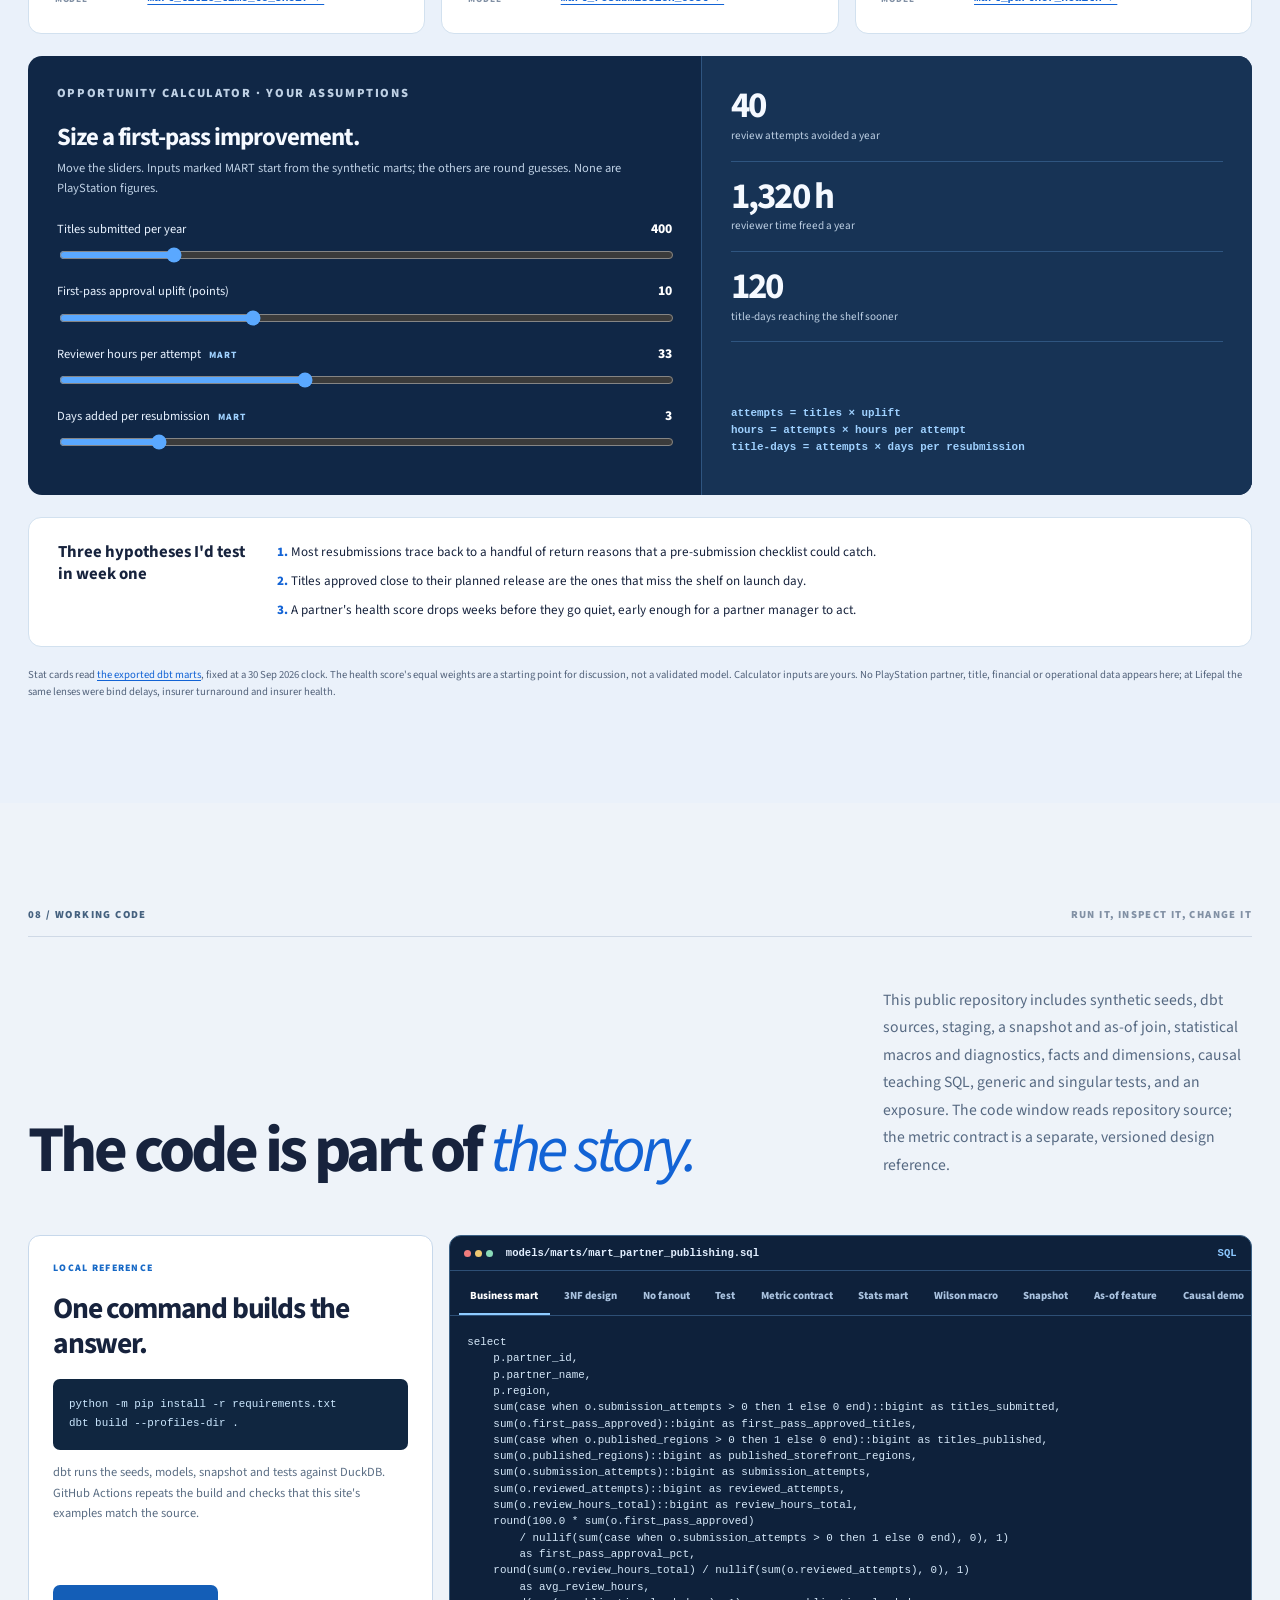
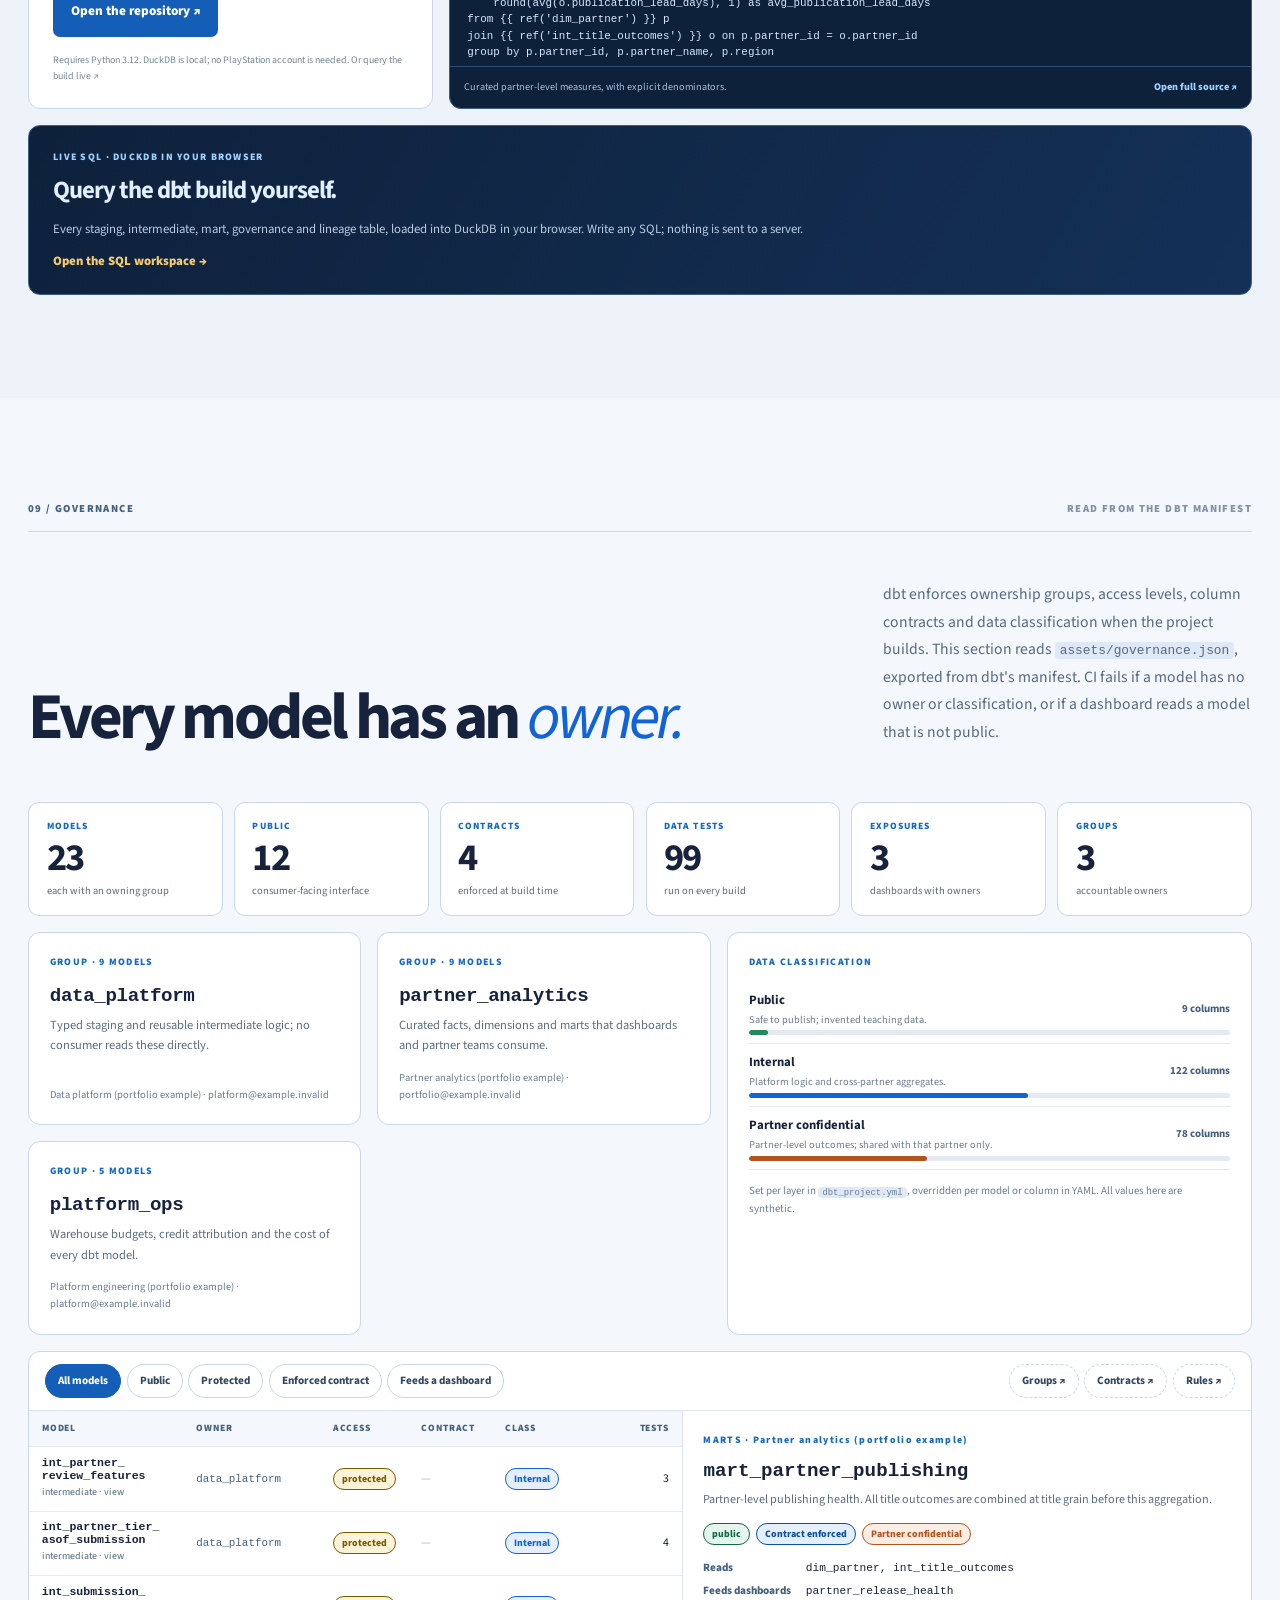
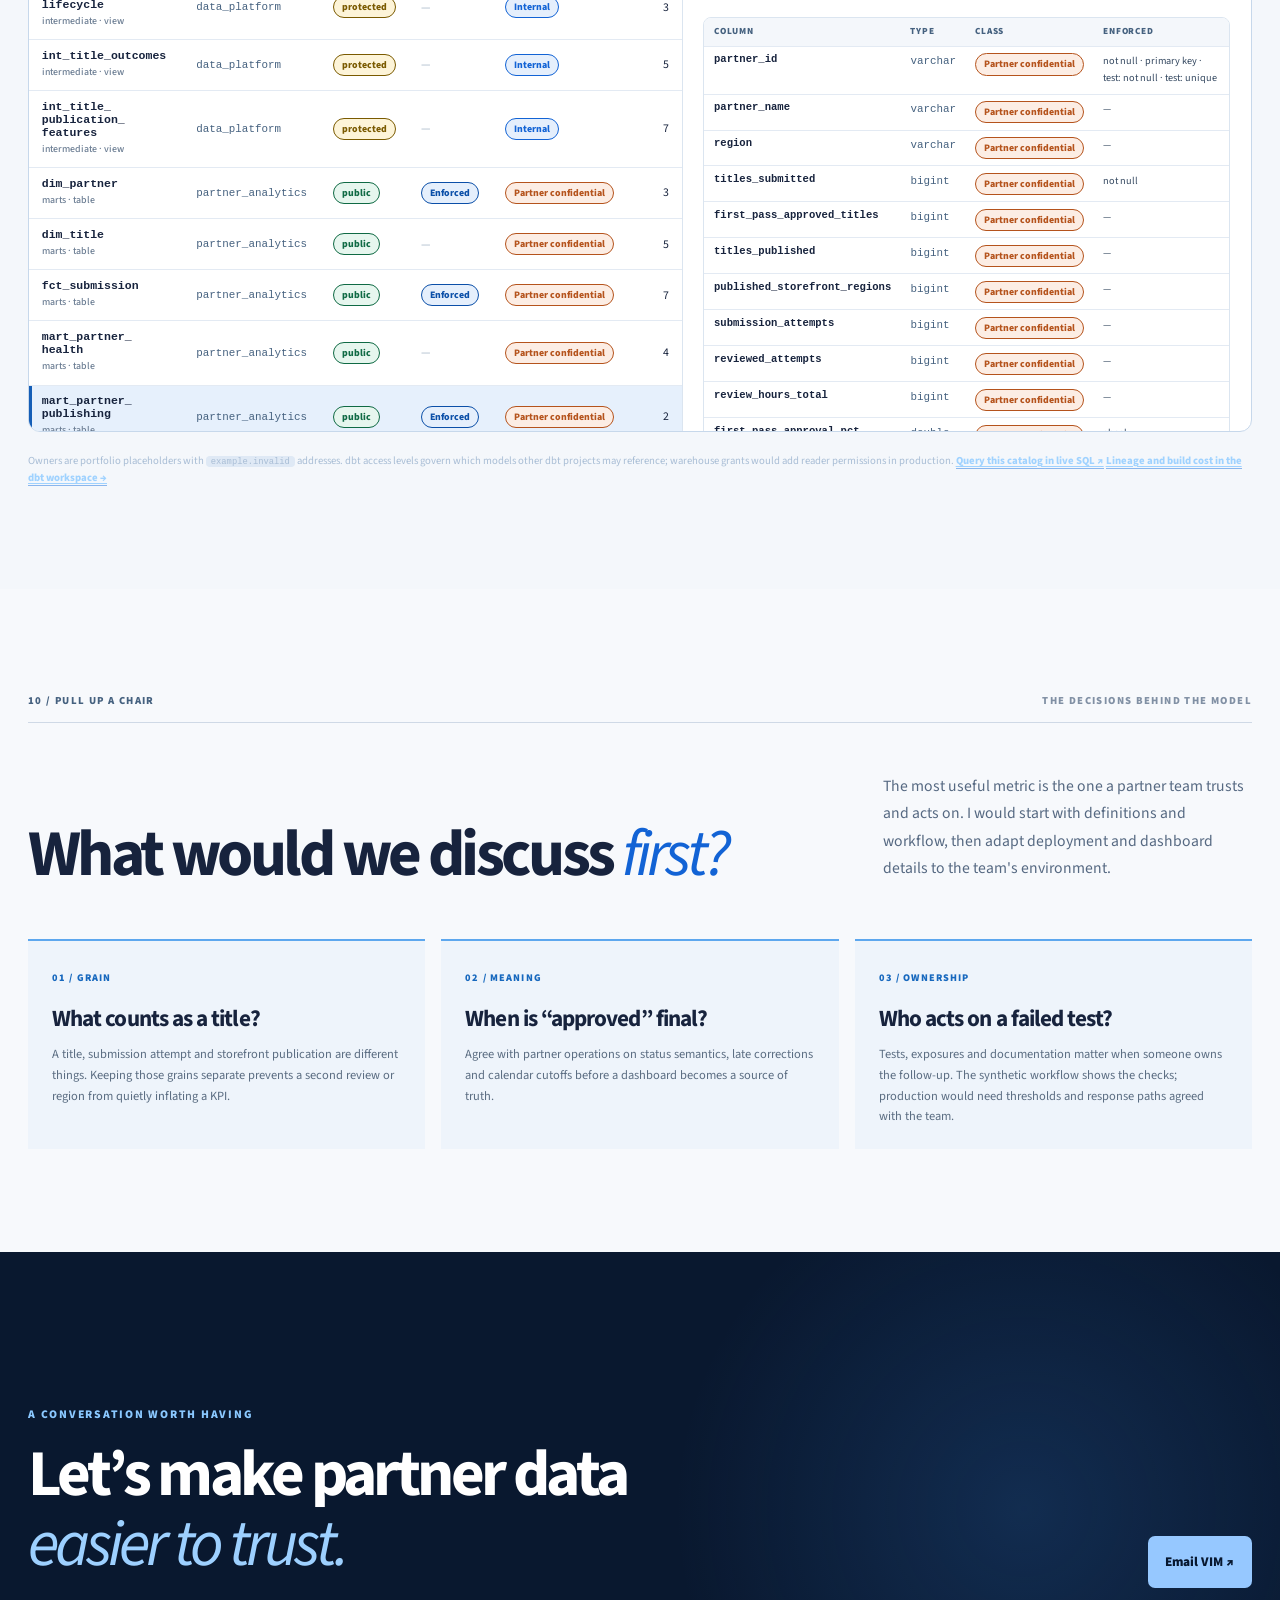
==== commit f30b8555: "Set the site in PlayStation's SST, with Source Sans 3 as the fallback SST is Sony's licensed brand f" ====
--- a/index.html
+++ b/index.html
@@ -7,10 +7,14 @@
   <meta name="description" content="NEXUS by VIM: an independent Senior Analytics Engineer portfolio case study for PlayStation Partners Platform. Explore dbt models, tests, metrics and runnable synthetic code.">
   <title>NEXUS for PlayStation Partners | VIM · Senior Analytics Engineer</title>
   <link rel="icon" type="image/svg+xml" href="assets/favicon.svg">
-  <link rel="stylesheet" href="assets/site.css?v=9">
-  <link rel="stylesheet" href="assets/role-fit.css?v=1">
-  <link rel="stylesheet" href="assets/playground.css?v=4">
-  <link rel="stylesheet" href="assets/governance.css?v=4">
+  <link rel="preconnect" href="https://fonts.googleapis.com">
+  <link rel="preconnect" href="https://fonts.gstatic.com" crossorigin>
+  <link rel="stylesheet" href="https://fonts.googleapis.com/css2?family=Source+Sans+3:ital,wght@0,300..900;1,300..900&display=swap">
+  <link rel="stylesheet" href="assets/fonts.css?v=1">
+  <link rel="stylesheet" href="assets/site.css?v=10">
+  <link rel="stylesheet" href="assets/role-fit.css?v=3">
+  <link rel="stylesheet" href="assets/playground.css?v=5">
+  <link rel="stylesheet" href="assets/governance.css?v=5">
   <script src="assets/vendor/d3.v7.min.js" defer></script>
   <script src="assets/site.js?v=8" defer></script>
   <script src="assets/role-fit.js?v=1" defer></script>
@@ -163,9 +167,9 @@
             <div class="fit-proof"><span>INSPECT THE EVIDENCE</span><p>Source and grain tests run in the synthetic dbt build. The monitoring panel illustrates a production response workflow.</p><a href="https://github.com/rfim/nexus-playstation-partners/blob/main/tests/assert_no_title_fanout.sql" target="_blank" rel="noopener noreferrer">Grain test ↗</a><a href="https://github.com/rfim/nexus-playstation-partners/blob/main/.github/workflows/ci.yml" target="_blank" rel="noopener noreferrer">CI workflow ↗</a></div>
           </article>
           <article class="fit-panel" role="tabpanel" id="fit-panel-orchestration" aria-labelledby="fit-tab-orchestration" data-fit-panel="orchestration" hidden>
-            <div class="fit-panel-head"><div><span>02 / ORCHESTRATION</span><h3>A pipeline with <em>a recovery route.</em></h3><p>Make dependencies, retries and safe backfills visible along the NEXUS modelling path.</p></div><span class="fit-panel-status">SCHEDULER DESIGN PREVIEW</span></div>
+            <div class="fit-panel-head"><div><span>02 / ORCHESTRATION</span><h3>A pipeline with <em>a recovery route.</em></h3><p>Make dependencies, retries and safe backfills visible along the NEXUS modelling path.</p></div><span class="fit-panel-status">AIRFLOW DAG · HYPOTHETICAL</span></div>
             <div class="fit-surface"><span class="fit-eyebrow">PROPOSED RUN GRAPH</span><h4>One run, five deliberate checkpoints.</h4><div class="fit-flow" aria-label="Ingest, snapshot, stage, test, then publish"><div><b>Ingest</b><small>source arrival</small></div><i aria-hidden="true"></i><div><b>Snapshot</b><small>partner history</small></div><i aria-hidden="true"></i><div><b>Stage</b><small>types + keys</small></div><i aria-hidden="true"></i><div><b>Test</b><small>dbt gate</small></div><i aria-hidden="true"></i><div><b>Publish</b><small>trusted mart</small></div></div><div class="fit-three"><div><span>RETRY</span><h5>Transient failure?</h5><p>Bound retries and keep downstream models closed.</p></div><div><span>BACKFILL</span><h5>Late partner file?</h5><p>Reprocess the interval and rerun dependent checks.</p></div><div><span>EVIDENCE</span><h5>Ready to release?</h5><p>Expose test status, run ID and model version.</p></div></div></div>
-            <div class="fit-proof"><span>WHAT RUNS TODAY</span><p>The reference builds in GitHub Actions. Airflow, Dagster or Prefect would be a deployment choice, not a claim about this demo.</p><a href="https://github.com/rfim/nexus-playstation-partners/tree/main/.github/workflows" target="_blank" rel="noopener noreferrer">Inspect CI ↗</a></div>
+            <div class="fit-proof"><span>WHAT RUNS TODAY</span><p>The reference builds in GitHub Actions. A hypothetical Airflow 3 DAG runs the same graph on a schedule, with retries and a test gate before publish; it runs locally, not in this demo.</p><button type="button" data-snippet="airflowDag">Airflow DAG ↗</button><a href="https://github.com/rfim/nexus-playstation-partners/tree/main/.github/workflows" target="_blank" rel="noopener noreferrer">Inspect CI ↗</a></div>
           </article>
           <article class="fit-panel" role="tabpanel" id="fit-panel-semantic" aria-labelledby="fit-tab-semantic" data-fit-panel="semantic" hidden>
             <div class="fit-panel-head"><div><span>03 / SEMANTIC LAYER + METRICS</span><h3>One metric. <em>One meaning.</em></h3><p>Turn a business question into a versioned definition that survives dashboard handoffs.</p></div><span class="fit-panel-status">SYNTHETIC REFERENCE DATA</span></div>
--- a/assets/fonts.css
+++ b/assets/fonts.css
@@ -0,0 +1,6 @@
+/* Typography. PlayStation's brand face is SST (Sony, licensed from Monotype), which
+   cannot be redistributed, so it is requested first for anyone who has it installed and
+   Source Sans 3, a free humanist sans close to it, is served to everyone else. Code keeps
+   its monospace face. */
+:root{--font-ui:"SST","SST W01 Roman","Source Sans 3","Source Sans Pro",system-ui,-apple-system,"Segoe UI",sans-serif}
+button,input,select,textarea{font-family:var(--font-ui)}
--- a/assets/site.css
+++ b/assets/site.css
@@ -1,11 +1,11 @@
 :root{--navy:#09132a;--navy2:#101f3f;--navy3:#17294c;--blue:#5aa8ff;--blue2:#1263d5;--ink:#17233d;--muted:#53637b;--line:#d9e2ee;--paper:#f4f7fb;--white:#fff;--gold:#f5c960;--width:1260px}
-*{box-sizing:border-box}html{scroll-behavior:smooth}body{margin:0;color:var(--ink);background:var(--paper);font:400 16px/1.65 system-ui,-apple-system,BlinkMacSystemFont,"Segoe UI",sans-serif}a{color:inherit;text-decoration:none}button{font:inherit}button,a{ -webkit-tap-highlight-color:transparent }a:focus-visible,button:focus-visible,summary:focus-visible{outline:3px solid var(--gold);outline-offset:4px}img{max-width:100%;display:block}.shell{width:min(calc(100% - 3.5rem),var(--width));margin-inline:auto}.skip-link{position:absolute;left:1rem;top:-5rem;z-index:100;padding:.6rem 1rem;background:#fff;color:#111}.skip-link:focus{top:1rem}.section-pad{padding:clamp(5rem,8vw,8rem) 0}.section-index{display:flex;justify-content:space-between;gap:1rem;padding-bottom:.8rem;border-bottom:1px solid #cfd9e6;font-size:.67rem;font-weight:850;letter-spacing:.13em;text-transform:uppercase;color:#45617f}.section-index span:last-child{color:#8190a4}.section-index-light{border-color:#345070;color:#8dc7ff}.section-index-light span:last-child{color:#91aaca}.section-kicker{margin:3.2rem 0 1rem;color:var(--blue2);font-size:.73rem;font-weight:850;letter-spacing:.15em;text-transform:uppercase}h1,h2,h3,p{overflow-wrap:break-word}h2{font-size:clamp(2.75rem,5.1vw,5.35rem);line-height:1.06;letter-spacing:-.055em;margin:0}h2 em{font-family:Georgia,serif;font-weight:400;letter-spacing:-.06em;color:var(--blue2)}.split-heading{display:grid;grid-template-columns:minmax(0,1.2fr) minmax(280px,.56fr);gap:4rem;align-items:end;margin:3.1rem 0}.split-heading>p{margin:0 0 .4rem;color:#566982;font-size:.98rem;line-height:1.75}.button{display:inline-flex;align-items:center;justify-content:space-between;gap:1.5rem;min-height:52px;padding:.8rem 1.1rem;border-radius:7px;font-size:.83rem;font-weight:850;transition:transform .2s,background .2s,border-color .2s}.button:hover{transform:translateY(-2px)}.button-primary{color:#07172f;background:#96c8ff}.button-primary:hover{background:#fff}.button-secondary{color:#f0f7ff;border:1px solid #5d83af;background:#152c50}.button-secondary:hover{border-color:#b4d6ff;background:#1a365e}
+*{box-sizing:border-box}html{scroll-behavior:smooth}body{margin:0;color:var(--ink);background:var(--paper);font:400 16px/1.65 var(--font-ui)}a{color:inherit;text-decoration:none}button{font:inherit}button,a{ -webkit-tap-highlight-color:transparent }a:focus-visible,button:focus-visible,summary:focus-visible{outline:3px solid var(--gold);outline-offset:4px}img{max-width:100%;display:block}.shell{width:min(calc(100% - 3.5rem),var(--width));margin-inline:auto}.skip-link{position:absolute;left:1rem;top:-5rem;z-index:100;padding:.6rem 1rem;background:#fff;color:#111}.skip-link:focus{top:1rem}.section-pad{padding:clamp(5rem,8vw,8rem) 0}.section-index{display:flex;justify-content:space-between;gap:1rem;padding-bottom:.8rem;border-bottom:1px solid #cfd9e6;font-size:.67rem;font-weight:850;letter-spacing:.13em;text-transform:uppercase;color:#45617f}.section-index span:last-child{color:#8190a4}.section-index-light{border-color:#345070;color:#8dc7ff}.section-index-light span:last-child{color:#91aaca}.section-kicker{margin:3.2rem 0 1rem;color:var(--blue2);font-size:.73rem;font-weight:850;letter-spacing:.15em;text-transform:uppercase}h1,h2,h3,p{overflow-wrap:break-word}h2{font-size:clamp(2.75rem,5.1vw,5.35rem);line-height:1.06;letter-spacing:-.055em;margin:0}h2 em{font-family:var(--font-ui);font-weight:400;letter-spacing:-.06em;color:var(--blue2)}.split-heading{display:grid;grid-template-columns:minmax(0,1.2fr) minmax(280px,.56fr);gap:4rem;align-items:end;margin:3.1rem 0}.split-heading>p{margin:0 0 .4rem;color:#566982;font-size:.98rem;line-height:1.75}.button{display:inline-flex;align-items:center;justify-content:space-between;gap:1.5rem;min-height:52px;padding:.8rem 1.1rem;border-radius:7px;font-size:.83rem;font-weight:850;transition:transform .2s,background .2s,border-color .2s}.button:hover{transform:translateY(-2px)}.button-primary{color:#07172f;background:#96c8ff}.button-primary:hover{background:#fff}.button-secondary{color:#f0f7ff;border:1px solid #5d83af;background:#152c50}.button-secondary:hover{border-color:#b4d6ff;background:#1a365e}
 .site-header{display:flex;align-items:center;gap:3rem;min-height:78px;padding:.7rem clamp(1.75rem,3.5vw,4rem);position:relative;z-index:10;background:#07132b;color:#f6f9ff;border-bottom:1px solid #223a60}.brand{display:flex;gap:.7rem;align-items:center;flex:0 0 auto}.brand-mark{display:grid;place-items:center;width:38px;height:38px;border:1px solid #6faff4;border-radius:9px;color:#fff;font-size:1.38rem;font-weight:900;line-height:1}.brand-mark span{color:var(--blue);margin-left:-2px}.brand strong,.brand small{display:block;line-height:1.1}.brand strong{font-size:.75rem;letter-spacing:.16em}.brand small{margin-top:.25rem;color:#a6c6ea;font-size:.63rem}.site-header nav{display:flex;gap:clamp(.8rem,2.2vw,2rem);align-items:center;margin-left:auto}.site-header nav a{white-space:nowrap;color:#b8cbe7;font-size:.72rem;font-weight:750}.site-header nav a:hover,.header-cta:hover{color:#fff}.header-cta{white-space:nowrap;font-size:.74rem;font-weight:850;color:#8dc5ff;border-bottom:1px solid #497eaf;padding-bottom:.15rem}
-.hero{position:relative;overflow:hidden;color:#f9fbff;background:radial-gradient(circle at 78% 26%,rgba(36,103,210,.36),transparent 35%),radial-gradient(circle at 15% 86%,rgba(17,76,171,.2),transparent 42%),#09132a}.hero-glow{position:absolute;inset:0;pointer-events:none;opacity:.34;background-image:linear-gradient(90deg,transparent 98%,#4174b2 99%),linear-gradient(transparent 98%,#4174b2 99%);background-size:64px 64px;mask-image:linear-gradient(to right,transparent 20%,#000)}.hero-grid{position:relative;z-index:1;display:grid;grid-template-columns:minmax(0,1.08fr) minmax(370px,.92fr);gap:clamp(3rem,5vw,5.5rem);align-items:center;min-height:670px;padding-block:5rem}.eyebrow{margin:0 0 2rem;color:#a8cef6;font-size:.69rem;font-weight:850;letter-spacing:.13em;text-transform:uppercase}.live-dot{display:inline-block;width:7px;height:7px;margin:0 .45rem .05rem 0;background:#75d9d7;border-radius:50%;box-shadow:0 0 0 5px rgba(117,217,215,.12);animation:blink 2s ease-in-out infinite}.hero h1{font-size:clamp(5.4rem,10vw,10.8rem);font-weight:850;line-height:.83;letter-spacing:-.095em;margin:0 0 2.2rem}.hero h1>span{color:var(--blue)}.hero h1 small{display:block;margin-top:1.25rem;font-size:clamp(1.2rem,2vw,2.05rem);font-weight:450;letter-spacing:-.035em;color:#a8d1ff}.hero-lede{max-width:690px;margin:0 0 1.35rem;font-size:clamp(1.9rem,3vw,3.1rem);line-height:1.12;letter-spacing:-.045em;font-weight:650}.hero-lede em{font-family:Georgia,serif;font-weight:400;color:#a7d2ff}.hero-sub{max-width:650px;margin:0;color:#bacbe2;font-size:.93rem;line-height:1.78}.hero-sub strong{color:#fff}.hero-actions{display:flex;flex-wrap:wrap;gap:.75rem;margin-top:2rem}.hero-visual{position:relative;min-height:440px;padding:1.2rem 1.3rem;border:1px solid #4a75ac;border-radius:20px;background:linear-gradient(155deg,rgba(25,49,89,.96),rgba(10,24,51,.96));box-shadow:0 34px 90px rgba(0,0,0,.29),inset 0 1px 0 rgba(255,255,255,.07)}.visual-top,.visual-footer{display:flex;align-items:center;justify-content:space-between;gap:1rem;color:#91b4da;font-size:.63rem;font-weight:850;letter-spacing:.1em}.visual-status{color:#a5d8ff}.visual-status i{display:inline-block;width:7px;height:7px;margin-right:.3rem;background:#6addc8;border-radius:50%;box-shadow:0 0 12px #6addc8}.visual-pipeline{position:relative;display:grid;grid-template-columns:repeat(3,1fr);gap:.7rem;align-items:center;height:205px}.visual-line{position:absolute;left:12%;right:12%;top:50%;height:2px;background:#3b76b2}.traveller{display:block;position:absolute;top:-5px;left:0;width:11px;height:11px;border-radius:50%;background:#b9e0ff;box-shadow:0 0 17px 5px rgba(107,193,255,.75);animation:travel 4s linear infinite}.visual-node{position:relative;z-index:1;display:grid;justify-items:center;gap:.15rem;padding:1.05rem .2rem;border:1px solid #5a86b7;border-radius:12px;background:#19345f;text-align:center;animation:nodeglow 4s ease-in-out infinite}.visual-node:nth-of-type(3){animation-delay:1.2s}.visual-node:nth-of-type(4){animation-delay:2.5s}.visual-node span{font-size:.61rem;color:#8cc9ff;font-weight:850}.visual-node strong{font-size:1.15rem}.visual-node small{font-size:.63rem;color:#a8c5e6}.visual-answer{padding:1.2rem 1.35rem;border:1px solid #5b82ad;border-left:3px solid #8fc7ff;border-radius:9px;background:#102748}.visual-answer>span{display:block;color:#91c8fc;font-size:.62rem;font-weight:850;letter-spacing:.12em}.visual-answer strong{display:block;margin:.3rem 0;color:#fff;font-size:1.33rem;line-height:1.25}.visual-answer p{margin:0;color:#a9c5e3;font-size:.73rem;line-height:1.55}.visual-footer{padding-top:1rem}.visual-footer>span{font-size:1.15rem;letter-spacing:.2em;color:#94c9fb}.visual-footer i{font-style:normal;color:#fff}.visual-footer small{font-size:.62rem;letter-spacing:0}.scope-ribbon{position:relative;z-index:1;display:flex;flex-wrap:wrap;justify-content:space-between;gap:.5rem 2rem;padding:1rem 0 1.25rem;border-top:1px solid #34547e;color:#bdd3eb;font-size:.69rem;font-weight:700;letter-spacing:.03em}.scope-ribbon b{margin-inline:.35rem;color:#8fc8ff}
-.story{background:#f5f8fc}.story-grid{display:grid;grid-template-columns:minmax(0,1.1fr) minmax(350px,.74fr);gap:clamp(3rem,6vw,7rem);align-items:center}.story h2{max-width:810px}.story p.large-copy{margin:2.1rem 0 1rem;color:#30415e;font-size:1.16rem;line-height:1.7}.story-grid>div>p:not(.section-kicker):not(.large-copy){max-width:760px;color:#576881}.text-actions{display:flex;gap:2rem;flex-wrap:wrap;margin-top:2rem}.text-actions a{font-size:.79rem;font-weight:850;color:#095bbd;border-bottom:1px solid #8ab6ed}.text-actions a:hover{color:#042e67}.evidence-card{padding:1.5rem;border:1px solid #c7d7eb;border-radius:17px;background:#fff;box-shadow:0 20px 50px rgba(24,59,105,.08)}.evidence-head{display:flex;justify-content:space-between;color:#1766c4;font-size:.65rem;font-weight:850;letter-spacing:.13em}.evidence-head span:last-child{font-size:1.1rem}.lifepal-mark{display:grid;place-items:center;min-height:103px;margin:1rem 0;padding:.5rem;border-radius:8px;background:#edf3fb}.lifepal-mark img{max-height:85px;object-fit:contain}.evidence-card h3{margin:1.1rem 0 .7rem;font-size:clamp(1.5rem,2vw,2.1rem);line-height:1.2;letter-spacing:-.04em}.evidence-card h3 em{font-family:Georgia,serif;font-weight:400;color:#176bc7}.evidence-card>p{margin:0;color:#5a6b80;font-size:.8rem}.evidence-metrics{display:grid;grid-template-columns:1fr 1fr;margin-top:1.4rem;border-top:1px solid #d8e3f0}.evidence-metrics div{padding:.8rem .4rem .7rem 0;border-bottom:1px solid #d8e3f0}.evidence-metrics div:nth-child(even){padding-left:.8rem;border-left:1px solid #d8e3f0}.evidence-metrics strong,.evidence-metrics small{display:block}.evidence-metrics strong{font-size:1.45rem;line-height:1.2;letter-spacing:-.05em}.evidence-metrics strong span{color:#3e96eb}.evidence-metrics small{margin-top:.3rem;color:#65768b;font-size:.68rem}.evidence-note{display:block;margin-top:1rem;color:#78899c;font-size:.62rem;line-height:1.5}
+.hero{position:relative;overflow:hidden;color:#f9fbff;background:radial-gradient(circle at 78% 26%,rgba(36,103,210,.36),transparent 35%),radial-gradient(circle at 15% 86%,rgba(17,76,171,.2),transparent 42%),#09132a}.hero-glow{position:absolute;inset:0;pointer-events:none;opacity:.34;background-image:linear-gradient(90deg,transparent 98%,#4174b2 99%),linear-gradient(transparent 98%,#4174b2 99%);background-size:64px 64px;mask-image:linear-gradient(to right,transparent 20%,#000)}.hero-grid{position:relative;z-index:1;display:grid;grid-template-columns:minmax(0,1.08fr) minmax(370px,.92fr);gap:clamp(3rem,5vw,5.5rem);align-items:center;min-height:670px;padding-block:5rem}.eyebrow{margin:0 0 2rem;color:#a8cef6;font-size:.69rem;font-weight:850;letter-spacing:.13em;text-transform:uppercase}.live-dot{display:inline-block;width:7px;height:7px;margin:0 .45rem .05rem 0;background:#75d9d7;border-radius:50%;box-shadow:0 0 0 5px rgba(117,217,215,.12);animation:blink 2s ease-in-out infinite}.hero h1{font-size:clamp(5.4rem,10vw,10.8rem);font-weight:850;line-height:.83;letter-spacing:-.095em;margin:0 0 2.2rem}.hero h1>span{color:var(--blue)}.hero h1 small{display:block;margin-top:1.25rem;font-size:clamp(1.2rem,2vw,2.05rem);font-weight:450;letter-spacing:-.035em;color:#a8d1ff}.hero-lede{max-width:690px;margin:0 0 1.35rem;font-size:clamp(1.9rem,3vw,3.1rem);line-height:1.12;letter-spacing:-.045em;font-weight:650}.hero-lede em{font-family:var(--font-ui);font-weight:400;color:#a7d2ff}.hero-sub{max-width:650px;margin:0;color:#bacbe2;font-size:.93rem;line-height:1.78}.hero-sub strong{color:#fff}.hero-actions{display:flex;flex-wrap:wrap;gap:.75rem;margin-top:2rem}.hero-visual{position:relative;min-height:440px;padding:1.2rem 1.3rem;border:1px solid #4a75ac;border-radius:20px;background:linear-gradient(155deg,rgba(25,49,89,.96),rgba(10,24,51,.96));box-shadow:0 34px 90px rgba(0,0,0,.29),inset 0 1px 0 rgba(255,255,255,.07)}.visual-top,.visual-footer{display:flex;align-items:center;justify-content:space-between;gap:1rem;color:#91b4da;font-size:.63rem;font-weight:850;letter-spacing:.1em}.visual-status{color:#a5d8ff}.visual-status i{display:inline-block;width:7px;height:7px;margin-right:.3rem;background:#6addc8;border-radius:50%;box-shadow:0 0 12px #6addc8}.visual-pipeline{position:relative;display:grid;grid-template-columns:repeat(3,1fr);gap:.7rem;align-items:center;height:205px}.visual-line{position:absolute;left:12%;right:12%;top:50%;height:2px;background:#3b76b2}.traveller{display:block;position:absolute;top:-5px;left:0;width:11px;height:11px;border-radius:50%;background:#b9e0ff;box-shadow:0 0 17px 5px rgba(107,193,255,.75);animation:travel 4s linear infinite}.visual-node{position:relative;z-index:1;display:grid;justify-items:center;gap:.15rem;padding:1.05rem .2rem;border:1px solid #5a86b7;border-radius:12px;background:#19345f;text-align:center;animation:nodeglow 4s ease-in-out infinite}.visual-node:nth-of-type(3){animation-delay:1.2s}.visual-node:nth-of-type(4){animation-delay:2.5s}.visual-node span{font-size:.61rem;color:#8cc9ff;font-weight:850}.visual-node strong{font-size:1.15rem}.visual-node small{font-size:.63rem;color:#a8c5e6}.visual-answer{padding:1.2rem 1.35rem;border:1px solid #5b82ad;border-left:3px solid #8fc7ff;border-radius:9px;background:#102748}.visual-answer>span{display:block;color:#91c8fc;font-size:.62rem;font-weight:850;letter-spacing:.12em}.visual-answer strong{display:block;margin:.3rem 0;color:#fff;font-size:1.33rem;line-height:1.25}.visual-answer p{margin:0;color:#a9c5e3;font-size:.73rem;line-height:1.55}.visual-footer{padding-top:1rem}.visual-footer>span{font-size:1.15rem;letter-spacing:.2em;color:#94c9fb}.visual-footer i{font-style:normal;color:#fff}.visual-footer small{font-size:.62rem;letter-spacing:0}.scope-ribbon{position:relative;z-index:1;display:flex;flex-wrap:wrap;justify-content:space-between;gap:.5rem 2rem;padding:1rem 0 1.25rem;border-top:1px solid #34547e;color:#bdd3eb;font-size:.69rem;font-weight:700;letter-spacing:.03em}.scope-ribbon b{margin-inline:.35rem;color:#8fc8ff}
+.story{background:#f5f8fc}.story-grid{display:grid;grid-template-columns:minmax(0,1.1fr) minmax(350px,.74fr);gap:clamp(3rem,6vw,7rem);align-items:center}.story h2{max-width:810px}.story p.large-copy{margin:2.1rem 0 1rem;color:#30415e;font-size:1.16rem;line-height:1.7}.story-grid>div>p:not(.section-kicker):not(.large-copy){max-width:760px;color:#576881}.text-actions{display:flex;gap:2rem;flex-wrap:wrap;margin-top:2rem}.text-actions a{font-size:.79rem;font-weight:850;color:#095bbd;border-bottom:1px solid #8ab6ed}.text-actions a:hover{color:#042e67}.evidence-card{padding:1.5rem;border:1px solid #c7d7eb;border-radius:17px;background:#fff;box-shadow:0 20px 50px rgba(24,59,105,.08)}.evidence-head{display:flex;justify-content:space-between;color:#1766c4;font-size:.65rem;font-weight:850;letter-spacing:.13em}.evidence-head span:last-child{font-size:1.1rem}.lifepal-mark{display:grid;place-items:center;min-height:103px;margin:1rem 0;padding:.5rem;border-radius:8px;background:#edf3fb}.lifepal-mark img{max-height:85px;object-fit:contain}.evidence-card h3{margin:1.1rem 0 .7rem;font-size:clamp(1.5rem,2vw,2.1rem);line-height:1.2;letter-spacing:-.04em}.evidence-card h3 em{font-family:var(--font-ui);font-weight:400;color:#176bc7}.evidence-card>p{margin:0;color:#5a6b80;font-size:.8rem}.evidence-metrics{display:grid;grid-template-columns:1fr 1fr;margin-top:1.4rem;border-top:1px solid #d8e3f0}.evidence-metrics div{padding:.8rem .4rem .7rem 0;border-bottom:1px solid #d8e3f0}.evidence-metrics div:nth-child(even){padding-left:.8rem;border-left:1px solid #d8e3f0}.evidence-metrics strong,.evidence-metrics small{display:block}.evidence-metrics strong{font-size:1.45rem;line-height:1.2;letter-spacing:-.05em}.evidence-metrics strong span{color:#3e96eb}.evidence-metrics small{margin-top:.3rem;color:#65768b;font-size:.68rem}.evidence-note{display:block;margin-top:1rem;color:#78899c;font-size:.62rem;line-height:1.5}
 .role-fit{background:#eaf1fa}.fit-cards{display:grid;grid-template-columns:repeat(3,1fr);gap:1rem}.fit-cards article{display:flex;flex-direction:column;min-height:305px;padding:1.6rem;border:1px solid #d2e1ef;border-radius:13px;background:#fff}.card-number{color:#176acb;font-size:.66rem;font-weight:850;letter-spacing:.11em}.fit-cards h3{margin:1.4rem 0 .8rem;font-size:1.55rem;line-height:1.16;letter-spacing:-.04em}.fit-cards p{margin:0;color:#5a6b81;font-size:.78rem;line-height:1.65}.tech-tags{display:flex;flex-wrap:wrap;gap:.4rem;margin-top:auto;padding-top:1.5rem}.tech-tags span{padding:.2rem .5rem;border:1px solid #c8dcee;border-radius:5px;background:#f2f7fd;color:#2a659d;font-size:.61rem;font-weight:800}
 .architecture{color:#f5f9ff;background:#0e1d38}.architecture h2 em,.insights h2 em{color:#a8d5ff}.architecture .split-heading>p,.insights .split-heading>p{color:#b8cbe0}.map-accordion{overflow:hidden;border:1px solid #38567b;border-radius:16px;background:#112444}.map-accordion summary{display:flex;align-items:center;justify-content:space-between;gap:1.5rem;min-height:104px;padding:1.3rem 1.5rem;cursor:pointer;list-style:none}.map-accordion summary::-webkit-details-marker{display:none}.map-accordion summary::marker{content:""}.map-accordion summary small,.map-accordion summary strong,.map-accordion summary em{display:block}.map-accordion summary small{color:#8fcaff;font-size:.61rem;font-weight:850;letter-spacing:.14em}.map-accordion summary strong{margin:.18rem 0;font-size:1.5rem;line-height:1.2}.map-accordion summary em{color:#a8bedb;font-size:.72rem;font-style:normal}.map-toggle{display:flex;align-items:center;gap:1rem;color:#9ecbfa;font-size:.66rem;font-weight:850;text-transform:uppercase}.map-toggle b{display:grid;place-items:center;width:30px;height:30px;border:1px solid #6ca2d5;border-radius:50%;font-size:1.2rem;transition:transform .2s}.map-accordion[open] .map-toggle b{transform:rotate(180deg)}.map-accordion[open] .closed-word,.map-accordion:not([open]) .open-word{display:none}.map-body{padding:0 1.2rem 1.2rem;border-top:1px solid #38567b}.map-pulse{position:relative;height:16px;margin:1rem 1rem .2rem;border-top:2px solid #477fb5}.map-pulse span{position:absolute;left:0;top:-7px;width:12px;height:12px;border-radius:50%;background:#9ddaff;box-shadow:0 0 15px 5px rgba(102,184,255,.55);animation:travel 6s linear infinite}.map-stages{display:grid;grid-template-columns:repeat(5,minmax(0,1fr));gap:.65rem}.map-stage{min-width:0;padding:.7rem;border:1px solid #3a5a7f;border-radius:10px;background:#162b4d}.stage-title{min-height:117px;padding:.3rem .3rem .7rem}.stage-title span{color:#8cc9ff;font-size:.6rem;font-weight:850;letter-spacing:.11em}.stage-title h3{margin:.42rem 0 .3rem;font-size:1.08rem;line-height:1.2}.stage-title p{margin:0;color:#a9c1dc;font-size:.67rem;line-height:1.5}.map-stage button{display:grid;gap:.25rem;width:100%;margin-top:.45rem;padding:.75rem;text-align:left;color:#f7fbff;border:1px solid #51739a;border-radius:8px;background:#1c385f;cursor:pointer;transition:transform .2s,background .2s,border-color .2s}.map-stage button:hover{transform:translateY(-2px);background:#23507b;border-color:#8ccfff}.map-stage button small{color:#8dc7fb;font-size:.54rem;font-weight:850;letter-spacing:.1em}.map-stage button strong{font-size:.88rem;line-height:1.2}.map-stage button span{color:#c0d1e5;font-size:.62rem;line-height:1.45}.map-stage button b{margin-top:.25rem;color:#9ed2ff;font-size:.58rem}.map-caption{margin:1rem .2rem .1rem;color:#a5bdd6;font-size:.67rem;line-height:1.5}
-.math{background:#f7f9fd}.math-list{border-top:1px solid #ced9e6}.math-list details{border-bottom:1px solid #ced9e6}.math-list summary{display:grid;grid-template-columns:46px minmax(0,1fr) 30px;align-items:center;gap:1rem;min-height:83px;padding:1rem 1.3rem;list-style:none;cursor:pointer}.math-list summary::-webkit-details-marker{display:none}.math-list summary::marker{content:""}.math-list summary:hover{background:#edf4fb}.math-list summary>span{color:#1869c6;font-size:.75rem;font-weight:850}.math-list summary strong{font-size:1.25rem;line-height:1.2;letter-spacing:-.03em}.math-list summary strong small{display:block;margin-top:.25rem;color:#687a91;font-size:.67rem;font-weight:550;letter-spacing:0}.math-list summary i{display:grid;place-items:center;width:29px;height:29px;border:1px solid #92b6db;border-radius:50%;color:#1762b2;font-size:1.2rem;font-style:normal}.math-list details[open] summary i{transform:rotate(45deg)}.math-body{display:grid;grid-template-columns:minmax(0,1.2fr) minmax(250px,.8fr);gap:2rem;padding:0 1.3rem 1.4rem}.math-body p{margin:0;color:#53657b;font-size:.8rem}.math-body .formula{overflow-x:auto;color:#103b70;font:400 clamp(1.3rem,2.4vw,2.15rem)/1.3 Georgia,serif;white-space:nowrap}.math-body strong{color:#123c70}
+.math{background:#f7f9fd}.math-list{border-top:1px solid #ced9e6}.math-list details{border-bottom:1px solid #ced9e6}.math-list summary{display:grid;grid-template-columns:46px minmax(0,1fr) 30px;align-items:center;gap:1rem;min-height:83px;padding:1rem 1.3rem;list-style:none;cursor:pointer}.math-list summary::-webkit-details-marker{display:none}.math-list summary::marker{content:""}.math-list summary:hover{background:#edf4fb}.math-list summary>span{color:#1869c6;font-size:.75rem;font-weight:850}.math-list summary strong{font-size:1.25rem;line-height:1.2;letter-spacing:-.03em}.math-list summary strong small{display:block;margin-top:.25rem;color:#687a91;font-size:.67rem;font-weight:550;letter-spacing:0}.math-list summary i{display:grid;place-items:center;width:29px;height:29px;border:1px solid #92b6db;border-radius:50%;color:#1762b2;font-size:1.2rem;font-style:normal}.math-list details[open] summary i{transform:rotate(45deg)}.math-body{display:grid;grid-template-columns:minmax(0,1.2fr) minmax(250px,.8fr);gap:2rem;padding:0 1.3rem 1.4rem}.math-body p{margin:0;color:#53657b;font-size:.8rem}.math-body .formula{overflow-x:auto;color:#103b70;font:400 clamp(1.3rem,2.4vw,2.15rem)/1.3 var(--font-ui);white-space:nowrap}.math-body strong{color:#123c70}
 .insights{color:#f5f9ff;background:radial-gradient(circle at 15% 35%,rgba(38,105,184,.18),transparent 35%),#102746}.insight-totals{display:grid;grid-template-columns:repeat(3,1fr);gap:.8rem;margin-bottom:2rem}.insight-totals>div{padding:1.3rem 1.4rem;border:1px solid #4e709a;border-radius:11px;background:#173355}.insight-totals span,.insight-totals strong,.insight-totals small{display:block}.insight-totals span{color:#9fd1ff;font-size:.61rem;font-weight:850;letter-spacing:.11em}.insight-totals strong{margin:.25rem 0;color:#fff;font-size:clamp(2rem,4vw,3.1rem);line-height:1.1;letter-spacing:-.05em}.insight-totals small{color:#bed0e4;font-size:.68rem}.insight-layout{display:grid;grid-template-columns:minmax(250px,.42fr) minmax(0,.58fr);gap:1rem}.panel-eyebrow{display:block;margin:0 0 .7rem;color:#9bcbfa;font-size:.62rem;font-weight:850;letter-spacing:.13em}.partner-list{display:grid;gap:.5rem}.partner-list>p{color:#b8cce4}.partner-button{display:block;width:100%;padding:.85rem 1rem;border:1px solid #496e99;border-radius:8px;background:#1b3a61;color:#e8f2ff;text-align:left;cursor:pointer}.partner-button:hover,.partner-button.is-active{border-color:#9bd0ff;background:#285280}.partner-button strong,.partner-button small{display:block}.partner-button strong{font-size:.88rem}.partner-button small{color:#adc7e4;font-size:.62rem}.partner-detail{min-height:274px;padding:1.4rem 1.6rem;border:1px solid #6090be;border-radius:11px;background:#1a3b64}.partner-detail h3{margin:.25rem 0 .6rem;font-size:clamp(1.6rem,2.8vw,2.5rem);line-height:1.16;letter-spacing:-.04em}.partner-detail>p:not(.panel-eyebrow){color:#c6d9ed;font-size:.79rem}.partner-stats{display:grid;grid-template-columns:repeat(3,1fr);gap:.6rem;margin:1.2rem 0}.partner-stats div{padding:.8rem;border:1px solid #5b82ab;border-radius:7px;background:#173254}.partner-stats strong,.partner-stats small{display:block}.partner-stats strong{font-size:1.45rem;line-height:1.2}.partner-stats small{color:#b5cce5;font-size:.6rem}.partner-takeaway{margin:1.2rem 0 0;padding-top:.9rem;border-top:1px solid #5378a0}.data-note{margin:1.2rem 0 0;color:#a8bdd5;font-size:.67rem}.data-note a{color:#9fd2ff;text-decoration:underline;text-underline-offset:2px}
 .proof{background:#eef3f9}.proof-grid{display:grid;grid-template-columns:minmax(290px,.67fr) minmax(0,1.33fr);gap:1rem}.run-card{display:flex;flex-direction:column;align-items:start;padding:1.5rem;border:1px solid #c7d8eb;border-radius:12px;background:#fff}.run-card .panel-eyebrow{color:#1769c6}.run-card h3{margin:.3rem 0 1.1rem;font-size:1.85rem;line-height:1.16;letter-spacing:-.04em}.run-card pre{width:100%;overflow:auto;margin:0;padding:1rem;border-radius:7px;background:#102640;color:#cce8ff;font-size:.68rem;line-height:1.8}.run-card>p{color:#5b6e84;font-size:.78rem}.run-card .button{margin-top:auto;background:#145eb7;color:#fff}.run-card .button:hover{background:#09457f}.run-card>small{margin-top:.9rem;color:#73869a;font-size:.62rem}.code-window{overflow:hidden;border:1px solid #3a6085;border-radius:12px;background:#0e213b;color:#e2efff}.code-window-top{display:flex;align-items:center;gap:.8rem;padding:.7rem .9rem;border-bottom:1px solid #2d4f75;font:750 .66rem ui-monospace,SFMono-Regular,Menlo,monospace}.code-window-top>span:nth-child(2){overflow:hidden;text-overflow:ellipsis;white-space:nowrap}.code-window-top>span:last-child{margin-left:auto;color:#8dc8ff}.window-dots{display:flex;gap:4px}.window-dots i{width:7px;height:7px;border-radius:50%;background:#f07c7c}.window-dots i:nth-child(2){background:#eec872}.window-dots i:nth-child(3){background:#8adbb9}.code-tabs{display:flex;gap:.2rem;overflow:auto;padding:.4rem .6rem 0;border-bottom:1px solid #2d4f75}.code-tabs button{flex:0 0 auto;padding:.55rem .7rem;color:#a9c2df;border:0;border-bottom:2px solid transparent;background:none;cursor:pointer;font-size:.68rem;font-weight:800}.code-tabs button:hover,.code-tabs button.is-active{color:#fff}.code-tabs button.is-active{border-color:#8ecbff}.proof-code{height:350px;overflow:auto;margin:0;padding:1.1rem;color:#d6e9fa;font:400 .68rem/1.5 ui-monospace,SFMono-Regular,Menlo,monospace;tab-size:2}.proof-code code{font:inherit}.code-footer{display:flex;align-items:center;justify-content:space-between;flex-wrap:wrap;gap:.4rem;padding:.75rem .9rem;border-top:1px solid #2d4f75;color:#a8bfd9;font-size:.64rem}.code-footer a{color:#9ad1ff;font-weight:850}
 .conversation{background:#f7f9fc}.conversation-grid{display:grid;grid-template-columns:repeat(3,1fr);gap:1rem}.conversation-grid article{padding:1.4rem 1.5rem;border-top:2px solid #5da7ee;background:#eef4fb}.conversation-grid article>span{color:#1768be;font-size:.64rem;font-weight:850;letter-spacing:.11em}.conversation-grid h3{margin:1rem 0 .7rem;font-size:1.45rem;line-height:1.2;letter-spacing:-.04em}.conversation-grid p{margin:0;color:#5b6d82;font-size:.78rem}.contact{color:#fff;background:radial-gradient(circle at 80% 50%,rgba(48,112,190,.23),transparent 33%),#09182f}.contact-grid{display:flex;justify-content:space-between;align-items:end;gap:3rem}.contact .section-kicker{color:#8ac8ff}.contact h2 em{color:#9dd0ff}.contact-grid p:not(.section-kicker){max-width:650px;color:#b7cce4}.contact-actions{display:grid;justify-items:start;gap:1rem;flex:0 0 auto}.contact-actions>a:not(.button){color:#9acbfa;font-size:.78rem;font-weight:850;border-bottom:1px solid #6e9fcf}.site-footer{color:#96abc7;background:#071224;font-size:.64rem}.site-footer .shell{display:flex;align-items:center;justify-content:space-between;flex-wrap:wrap;gap:.7rem;min-height:85px;padding-block:1rem}.site-footer a{color:#b5d9ff}
@@ -73,7 +73,7 @@
 .experience-stack{display:grid;grid-template-columns:minmax(230px,.45fr) minmax(0,.55fr);gap:2rem;align-items:center;margin-top:2rem;padding:1.7rem;border:1px solid #42607f;border-radius:12px;color:#f7fbff;background:linear-gradient(120deg,#101d32,#172d48)}
 .stack-intro>span{color:#ffca79;font-size:.61rem;font-weight:900;letter-spacing:.13em}
 .stack-intro h3{margin:.25rem 0 .55rem;font-size:clamp(1.6rem,2.5vw,2.5rem);line-height:1.12;letter-spacing:-.05em}
-.stack-intro h3 em{color:#eebd67;font-family:Georgia,serif;font-weight:400}
+.stack-intro h3 em{color:#eebd67;font-family:var(--font-ui);font-weight:400}
 .stack-intro p{max-width:500px;margin:0;color:#b7c8d9;font-size:.73rem;line-height:1.65}
 .stack-logos{display:grid;grid-template-columns:repeat(4,minmax(0,1fr));gap:.55rem}
 .stack-logos>div{display:flex;flex-direction:column;align-items:center;justify-content:center;gap:.35rem;min-height:108px;padding:.75rem .45rem;border:1px solid #496483;border-radius:7px;background:#1d3654;text-align:center}
@@ -264,7 +264,7 @@
 .normalization-heading{display:grid;grid-template-columns:minmax(0,1.1fr) minmax(260px,.7fr);gap:2rem;align-items:end}
 .normalization-heading span,.normalization-entity small{color:#f2ce89;font-size:.62rem;font-weight:900;letter-spacing:.13em}
 .normalization-heading h3{margin:.4rem 0 0;color:#fff;font-size:clamp(1.6rem,2.7vw,2.8rem);line-height:1.1;letter-spacing:-.05em}
-.normalization-heading h3 em{color:#f2ce89;font-family:Georgia,serif;font-weight:400}
+.normalization-heading h3 em{color:#f2ce89;font-family:var(--font-ui);font-weight:400}
 .normalization-heading p{margin:0;color:#bfd4e9;font-size:.78rem;line-height:1.6}
 .normalization-entities{display:grid;grid-template-columns:repeat(4,minmax(0,1fr));gap:.65rem;margin-top:1.35rem}
 .normalization-entity{display:flex;flex-direction:column;align-items:start;gap:.35rem;min-width:0;min-height:165px;padding:1rem;border:1px solid #426b93;border-radius:9px;background:rgba(22,52,85,.76)}
@@ -327,7 +327,7 @@
 .chart-suite.is-visible .chart-bar-track i{width:var(--bar-width)}
 .review-card{overflow:hidden;background:radial-gradient(circle at 25% 45%,rgba(49,116,188,.2),transparent 48%),linear-gradient(145deg,#102b4c,#071a33);border-color:#7699bc}
 .review-heading{display:flex;justify-content:space-between;gap:1.2rem;align-items:flex-start}.review-heading h4{font-size:clamp(1.5rem,2.3vw,2.15rem)}.review-heading p{max-width:650px;margin:.35rem 0 0;color:#b9cde1;font-size:.76rem;line-height:1.55}.review-count{flex:none;padding:.42rem .65rem;border:1px solid #6e9ec4;border-radius:50px;color:#cae6ff;font-size:.63rem;font-weight:700;letter-spacing:.04em}
-.review-layout{display:grid;grid-template-columns:minmax(0,1.4fr) minmax(265px,.82fr);gap:1.35rem;align-items:stretch;margin-top:1.25rem}.review-graph{position:relative;height:220px;isolation:isolate;border:1px solid rgba(136,185,234,.35);border-radius:10px;background:radial-gradient(circle at 72% 12%,rgba(236,189,103,.13),transparent 38%),repeating-linear-gradient(90deg,transparent 0 calc(12.5% - 1px),rgba(143,190,234,.065) calc(12.5% - 1px) 12.5%),#071a31;box-shadow:inset 0 0 24px rgba(90,155,229,.08)}.review-graph::after{content:"";position:absolute;inset:0;z-index:0;pointer-events:none;background:linear-gradient(100deg,transparent 30%,rgba(139,202,255,.11) 50%,transparent 70%);transform:translateX(-120%)}.chart-suite.is-visible .review-graph::after{animation:review-scan 3.3s ease-out .2s both}.review-graph svg{position:absolute;inset:0;width:100%;height:100%;overflow:visible}.review-graph text{fill:#91b1ce;font:700 12px Arial,sans-serif;letter-spacing:.01em}.review-gridline{fill:none;stroke:rgba(158,198,238,.23);stroke-width:1;stroke-dasharray:3 5}.review-area{fill:url(#review-area-gradient);opacity:0}.chart-suite.is-visible .review-area{animation:review-fill 1.3s ease-out .45s both}.review-trace{fill:none;stroke:url(#review-line-gradient);stroke-width:4;stroke-linecap:round;stroke-linejoin:round;stroke-dasharray:100;stroke-dashoffset:100;filter:drop-shadow(0 0 6px rgba(139,202,255,.7))}.chart-suite.is-visible .review-trace{animation:review-draw 1.8s cubic-bezier(.2,.7,.2,1) .12s both}.review-point{position:absolute;z-index:2;left:var(--point-left);top:var(--point-top);width:17px;height:17px;padding:0;border:3px solid #d9efff;border-radius:50%;background:#4b9bdb;box-shadow:0 0 0 3px #102a49,0 0 12px #76baf4;cursor:pointer;opacity:0;transform:translate(-50%,-50%) scale(.45)}.review-point[data-status="rejected"]{border-color:#ffe3a0;background:#e7a952;box-shadow:0 0 0 3px #102a49,0 0 13px #f1be6e}.chart-suite.is-visible .review-point{animation:review-pop .4s ease-out var(--point-delay) both}.review-point.is-selected{z-index:3;outline:2px solid #fff;outline-offset:4px}.review-point:hover,.review-point:focus-visible{outline:2px solid #fff;outline-offset:4px;filter:brightness(1.22)}.review-axis{display:flex;justify-content:space-between;margin-top:.45rem;color:#a6c3dc;font-size:.64rem;font-weight:700}.review-legend{display:flex;flex-wrap:wrap;gap:.5rem 1rem;margin-top:.85rem;color:#c0d4e8;font-size:.64rem}.review-legend span{display:inline-flex;align-items:center;gap:.35rem}.review-legend i{width:9px;height:9px;border-radius:50%;background:#68b3ec;box-shadow:0 0 8px #68b3ec}.review-legend .review-legend-rejected{background:#e7ae63;box-shadow:0 0 8px #e7ae63}
+.review-layout{display:grid;grid-template-columns:minmax(0,1.4fr) minmax(265px,.82fr);gap:1.35rem;align-items:stretch;margin-top:1.25rem}.review-graph{position:relative;height:220px;isolation:isolate;border:1px solid rgba(136,185,234,.35);border-radius:10px;background:radial-gradient(circle at 72% 12%,rgba(236,189,103,.13),transparent 38%),repeating-linear-gradient(90deg,transparent 0 calc(12.5% - 1px),rgba(143,190,234,.065) calc(12.5% - 1px) 12.5%),#071a31;box-shadow:inset 0 0 24px rgba(90,155,229,.08)}.review-graph::after{content:"";position:absolute;inset:0;z-index:0;pointer-events:none;background:linear-gradient(100deg,transparent 30%,rgba(139,202,255,.11) 50%,transparent 70%);transform:translateX(-120%)}.chart-suite.is-visible .review-graph::after{animation:review-scan 3.3s ease-out .2s both}.review-graph svg{position:absolute;inset:0;width:100%;height:100%;overflow:visible}.review-graph text{fill:#91b1ce;font:700 12px var(--font-ui);letter-spacing:.01em}.review-gridline{fill:none;stroke:rgba(158,198,238,.23);stroke-width:1;stroke-dasharray:3 5}.review-area{fill:url(#review-area-gradient);opacity:0}.chart-suite.is-visible .review-area{animation:review-fill 1.3s ease-out .45s both}.review-trace{fill:none;stroke:url(#review-line-gradient);stroke-width:4;stroke-linecap:round;stroke-linejoin:round;stroke-dasharray:100;stroke-dashoffset:100;filter:drop-shadow(0 0 6px rgba(139,202,255,.7))}.chart-suite.is-visible .review-trace{animation:review-draw 1.8s cubic-bezier(.2,.7,.2,1) .12s both}.review-point{position:absolute;z-index:2;left:var(--point-left);top:var(--point-top);width:17px;height:17px;padding:0;border:3px solid #d9efff;border-radius:50%;background:#4b9bdb;box-shadow:0 0 0 3px #102a49,0 0 12px #76baf4;cursor:pointer;opacity:0;transform:translate(-50%,-50%) scale(.45)}.review-point[data-status="rejected"]{border-color:#ffe3a0;background:#e7a952;box-shadow:0 0 0 3px #102a49,0 0 13px #f1be6e}.chart-suite.is-visible .review-point{animation:review-pop .4s ease-out var(--point-delay) both}.review-point.is-selected{z-index:3;outline:2px solid #fff;outline-offset:4px}.review-point:hover,.review-point:focus-visible{outline:2px solid #fff;outline-offset:4px;filter:brightness(1.22)}.review-axis{display:flex;justify-content:space-between;margin-top:.45rem;color:#a6c3dc;font-size:.64rem;font-weight:700}.review-legend{display:flex;flex-wrap:wrap;gap:.5rem 1rem;margin-top:.85rem;color:#c0d4e8;font-size:.64rem}.review-legend span{display:inline-flex;align-items:center;gap:.35rem}.review-legend i{width:9px;height:9px;border-radius:50%;background:#68b3ec;box-shadow:0 0 8px #68b3ec}.review-legend .review-legend-rejected{background:#e7ae63;box-shadow:0 0 8px #e7ae63}
 .review-feature-panel{display:flex;flex-direction:column;min-width:0;padding:1rem;border:1px solid #658bb0;border-radius:10px;background:linear-gradient(160deg,rgba(10,31,56,.97),rgba(16,43,73,.96));box-shadow:0 12px 30px rgba(0,0,0,.16)}.review-panel-kicker{color:#f1cf89;font-size:.58rem;font-weight:900;letter-spacing:.13em}.review-panel-title{display:flex;align-items:center;justify-content:space-between;gap:.6rem;margin:.5rem 0 .2rem}.review-panel-title strong{font-size:1rem;line-height:1.2}.review-panel-title span{padding:.15rem .4rem;border-radius:3px;background:#1b5675;color:#b8e8ff;font-size:.6rem;font-weight:800;text-transform:uppercase}.review-panel-title span[data-status="rejected"]{background:#71512d;color:#ffe1a7}.review-feature-panel>small{color:#9abbd6;font-size:.64rem}.review-feature-grid{display:grid;grid-template-columns:repeat(2,minmax(0,1fr));gap:.45rem;margin-top:.8rem}.review-feature-grid>div{display:grid;align-content:space-between;gap:.25rem;min-height:62px;padding:.55rem;border:1px solid #385d81;border-radius:5px;background:#102e4f}.review-feature-grid span{color:#9dbbd7;font-size:.59rem}.review-feature-grid strong{color:#e6f3ff;font-size:1.05rem}.review-feature-grid .review-observed{border-color:#a78149;background:#42361f}.review-feature-grid .review-observed span{color:#ffe2a3}.review-feature-grid .review-observed strong{color:#ffdb91}.review-feature-panel p{margin:.75rem 0;color:#bfd1e2;font-size:.62rem;line-height:1.45}.review-feature-panel a{margin-top:auto;color:#a3d6ff;font-size:.64rem;font-weight:800;text-decoration:underline;text-underline-offset:3px}
 .review-use{display:grid;gap:.15rem;margin-top:.65rem;padding:.5rem .6rem;border-left:2px solid #f1cf89;background:rgba(237,192,105,.07)}.review-use span{color:#f1cf89;font-size:.53rem;font-weight:900;letter-spacing:.1em}.review-use strong{font-size:.64rem;font-weight:650;line-height:1.4}
 .chart-suite.is-visible .review-graph.has-d3 .review-area,.chart-suite.is-visible .review-graph.has-d3 .review-trace{animation:none}
@@ -362,7 +362,7 @@
 .publication-layout{display:grid;grid-template-columns:minmax(0,1.4fr) minmax(265px,.82fr);gap:1.35rem;margin-top:1.2rem}
 .publication-graph{min-width:0;overflow:hidden;border:1px solid rgba(136,185,234,.35);border-radius:10px;background:radial-gradient(circle at 65% 0%,rgba(240,201,124,.12),transparent 45%),#071a31}
 .publication-graph svg{display:block;width:100%;height:auto;min-height:300px}
-.publication-graph text{fill:#a8c7e2;font:700 12px Arial,sans-serif}
+.publication-graph text{fill:#a8c7e2;font:700 12px var(--font-ui)}
 .publication-axis-title{fill:#edcc87!important;font-size:10px!important;letter-spacing:.12em}
 .publication-tick line{stroke:rgba(153,193,231,.18);stroke-dasharray:3 5}
 .publication-tick text{fill:#769bbd!important;font-size:10px!important}
@@ -391,7 +391,7 @@
 .lead-layout{display:grid;grid-template-columns:minmax(0,1.4fr) minmax(265px,.82fr);gap:1.35rem;margin-top:1.2rem}
 .lead-graph{min-width:0;overflow:hidden;border:1px solid rgba(136,185,234,.35);border-radius:10px;background:radial-gradient(circle at 42% 0%,rgba(105,175,239,.13),transparent 45%),#071a31}
 .lead-graph svg{display:block;width:100%;height:auto;min-height:300px}
-.lead-graph text{fill:#a8c7e2;font:700 12px Arial,sans-serif}
+.lead-graph text{fill:#a8c7e2;font:700 12px var(--font-ui)}
 .lead-axis-title{fill:#edcc87!important;font-size:10px!important;letter-spacing:.12em}
 .lead-tick line{stroke:rgba(153,193,231,.18);stroke-dasharray:3 5}
 .lead-tick text{fill:#779cbd!important;font-size:10px!important}
@@ -430,7 +430,7 @@
 .causal-post-band{fill:rgba(242,202,126,.075)}
 .causal-gridline{stroke:rgba(156,198,235,.18);stroke-dasharray:3 5}
 .causal-intervention{stroke:#e6bb77;stroke-width:1.5;stroke-dasharray:5 5}
-.causal-graph text{font:700 11px Arial,sans-serif}
+.causal-graph text{font:700 11px var(--font-ui)}
 .causal-axis-label{fill:#9bbbd6}.causal-period-label{fill:#f2d18e;font-size:10px!important;letter-spacing:.11em}
 .causal-line-control,.causal-line-treated,.causal-line-counterfactual{fill:none;stroke-linecap:round;stroke-linejoin:round}
 .causal-line-control{stroke:#78b9ef;stroke-width:3}
@@ -453,7 +453,7 @@
 .causal-check b{color:#f0ce89;font-size:.61rem;letter-spacing:.08em}
 .causal-check span{color:#bdd0e2;font-size:.65rem;line-height:1.48}
 .causal-rigor>a{margin-top:auto;color:#afdafa;font-size:.65rem;font-weight:800;text-decoration:underline;text-underline-offset:3px}
-.causal-formula{margin:1rem 0 0!important;padding:.8rem 1rem;border-left:3px solid #eac582;background:rgba(238,195,119,.07);color:#ffe2ab!important;font:400 clamp(.95rem,1.5vw,1.25rem)/1.4 Georgia,serif!important}
+.causal-formula{margin:1rem 0 0!important;padding:.8rem 1rem;border-left:3px solid #eac582;background:rgba(238,195,119,.07);color:#ffe2ab!important;font:400 clamp(.95rem,1.5vw,1.25rem)/1.4 var(--font-ui)!important}
 .math-body a{color:#1467bc;text-decoration:underline;text-underline-offset:2px}
 .math-body .formula-causal{font-size:clamp(1.05rem,1.7vw,1.5rem);white-space:normal;overflow-wrap:anywhere}
 @media(max-width:900px){.causal-layout{grid-template-columns:1fr}}
--- a/assets/role-fit.css
+++ b/assets/role-fit.css
@@ -7,7 +7,7 @@
 .fit-panel{position:relative;overflow:hidden;padding:clamp(1.2rem,3vw,2.2rem);border:1px solid #6087ac;border-radius:0 14px 14px 14px;background:radial-gradient(circle at 82% 0%,rgba(67,133,203,.22),transparent 37%),repeating-linear-gradient(110deg,transparent 0 54px,rgba(255,255,255,.015) 55px 56px),linear-gradient(145deg,#132a4b,#09192f 80%);color:#f4f8ff;box-shadow:0 24px 58px rgba(11,38,69,.15)}
 .fit-panel[hidden]{display:none!important}.fit-panel-head{display:flex;align-items:flex-end;justify-content:space-between;gap:1.5rem;margin-bottom:1.25rem;padding-bottom:1.05rem;border-bottom:1px solid #426181}
 .fit-panel-head>div>span,.fit-panel-status,.fit-eyebrow,.fit-proof>span,.fit-three span,.fit-business-results span{color:#91c7fb;font-size:.6rem;font-weight:900;letter-spacing:.14em;text-transform:uppercase}
-.fit-panel-head h3{margin:.35rem 0 .6rem;font-size:clamp(2rem,3.7vw,3.7rem);line-height:1.06;letter-spacing:-.055em}.fit-panel-head h3 em{color:#a6d1ff;font-family:Georgia,serif;font-weight:400}.fit-panel-head p{max-width:780px;margin:0;color:#bfd0e4;font-size:.91rem}.fit-panel-status{flex:0 0 auto;color:#f3cf85;text-align:right}
+.fit-panel-head h3{margin:.35rem 0 .6rem;font-size:clamp(2rem,3.7vw,3.7rem);line-height:1.06;letter-spacing:-.055em}.fit-panel-head h3 em{color:#a6d1ff;font-family:var(--font-ui);font-weight:400}.fit-panel-head p{max-width:780px;margin:0;color:#bfd0e4;font-size:.91rem}.fit-panel-status{flex:0 0 auto;color:#f3cf85;text-align:right}
 .fit-board{display:grid;gap:1rem;min-width:0}.fit-board-2{grid-template-columns:minmax(0,1.45fr) minmax(0,1fr)}
 .fit-surface{min-width:0;padding:clamp(1rem,2.2vw,1.65rem);border:1px solid #4f779f;border-radius:10px;background:#102744}.fit-surface-deep{background:#0c203a}.fit-surface h4{margin:.3rem 0 1.15rem;font-size:clamp(1.4rem,2.3vw,2.1rem);line-height:1.15;letter-spacing:-.04em}.fit-surface>p{color:#bdd0e4;font-size:.79rem;line-height:1.6}.fit-surface blockquote{margin:1.5rem 0 0;padding-left:.9rem;border-left:3px solid #f2c974;color:#e4edf7;font-size:.9rem;line-height:1.5}
 .fit-check-row{display:flex;align-items:center;justify-content:space-between;gap:1rem;min-height:54px;padding:.75rem 0;border-bottom:1px solid #385a79;color:#d0e2f4;font-size:.82rem}.fit-check-row:last-child{border-bottom:0}.fit-check-row strong{color:#f3f8ff;text-align:right;font-size:.8rem}.fit-pass,.fit-warn{flex:0 0 auto;padding:.23rem .5rem;border-radius:4px;font-size:.56rem;letter-spacing:.08em}.fit-pass{background:#145268;color:#b9f4e8}.fit-warn{background:#675129;color:#ffe3a9}
@@ -22,3 +22,4 @@
 @media(max-width:800px){.fit-board-2{grid-template-columns:1fr}.fit-panel-head{align-items:flex-start;flex-direction:column}.fit-panel-status{max-width:none;text-align:left}.fit-mini-flow-four{grid-template-columns:repeat(2,minmax(0,1fr))}}
 @media(max-width:580px){.fit-tabs{grid-template-columns:repeat(2,minmax(0,1fr));gap:.4rem}.fit-tabs button{min-height:70px;padding:.6rem}.fit-tabs strong{font-size:.84rem}.fit-panel{padding:1rem;border-radius:0 0 12px 12px}.fit-panel-head h3{font-size:2rem}.fit-flow{display:grid;grid-template-columns:repeat(2,minmax(0,1fr));gap:.45rem;margin:1.25rem 0}.fit-flow::before,.fit-flow>i{display:none}.fit-three,.fit-mini-flow,.fit-mini-flow-four{grid-template-columns:1fr}.fit-metric-pair{grid-template-columns:1fr}.fit-proof{align-items:flex-start;flex-direction:column}.fit-proof p{flex-basis:auto}.fit-check-row{font-size:.72rem}}
 @media(prefers-reduced-motion:reduce){.fit-flow>i{animation:none}}
+.fit-proof button{padding:0;border:0;background:none;color:#c0e1ff;font-size:.7rem;font-weight:800;text-decoration:underline;text-underline-offset:3px;cursor:pointer}.fit-proof button:hover{color:#fff}
--- a/assets/playground.css
+++ b/assets/playground.css
@@ -14,7 +14,7 @@
 .sql-workspace{width:min(calc(100% - 3rem),1500px);margin-inline:auto;padding:2.2rem 0 3rem}
 .sql-intro{display:grid;grid-template-columns:minmax(0,1fr) minmax(280px,.9fr);gap:2.5rem;align-items:end;margin-bottom:1.4rem}
 .sql-kicker{margin:0 0 .6rem;color:#1769c6;font-size:.66rem;font-weight:850;letter-spacing:.14em}
-.sql-intro h1{margin:0;font-size:clamp(2.1rem,4vw,3.4rem);line-height:1.05;letter-spacing:-.05em}.sql-intro h1 em{font-family:Georgia,serif;font-weight:400;color:var(--blue2)}
+.sql-intro h1{margin:0;font-size:clamp(2.1rem,4vw,3.4rem);line-height:1.05;letter-spacing:-.05em}.sql-intro h1 em{font-family:var(--font-ui);font-weight:400;color:var(--blue2)}
 .sql-intro>p{margin:0;color:#5b6e84;font-size:.82rem;line-height:1.65}.sql-intro code{padding:.05rem .3rem;border-radius:4px;background:#dfe9f5;font-size:.76rem}
 .sql-layout{display:grid;grid-template-columns:260px minmax(0,1fr);gap:1rem;align-items:stretch}.sql-layout>*{min-width:0}
 .sql-layout .playground-tables{display:flex;flex-direction:column;max-height:calc(100vh - 120px);position:sticky;top:1rem}
@@ -91,8 +91,6 @@
 @media(max-width:700px){.qbar{flex-direction:column}.qviews{padding:.4rem .5rem;border-left:0;border-top:1px solid #1d3a5c;overflow-x:auto}}
 .playground-window.is-view .code-footer{display:none}
 /* Views use the whole workspace: the SQL sidebar steps aside */
-.sql-layout.is-view-mode{grid-template-columns:minmax(0,1fr)}
-.sql-layout.is-view-mode .playground-tables{display:none}
 .sql-view-frame{height:calc(100vh - 110px);min-height:720px}
 .qview-dbt{border-color:#f28b4b!important;color:#ffd2b5!important}.qview-dbt.is-open{background:#3a2316!important;color:#fff!important}
 .qfocus{margin-left:.35rem;border-style:dashed!important}
@@ -104,3 +102,28 @@
 body.sql-focus .sql-view-frame{height:calc(100vh - 44px);min-height:0}
 body.sql-focus .sql-editor{min-height:35vh}
 body.sql-focus .sql-output{max-height:none}
+/* Hideable sidebar: a slim rail brings it back on any panel */
+.side-top{display:flex;align-items:start;gap:.4rem}.side-top .side-switch{flex:1}
+.side-hide{flex:0 0 auto;width:30px;height:30px;border:1px solid #c7d8eb;border-radius:7px;background:#fff;color:#45617f;font-size:.85rem;cursor:pointer}.side-hide:hover{border-color:#1769c6;color:#17233d}
+.side-rail{display:flex;flex-direction:column;align-items:center;gap:.4rem;padding:.6rem .3rem;border:1px solid #c7d8eb;border-radius:12px;background:#fff;position:sticky;top:1rem;align-self:start}
+.side-rail[hidden]{display:none}
+.side-rail button{writing-mode:vertical-rl;transform:rotate(180deg);padding:.6rem .25rem;border:0;border-radius:6px;background:none;color:#45617f;font-size:.66rem;font-weight:800;letter-spacing:.04em;cursor:pointer}
+.side-rail button:hover{background:#edf4fb;color:#17233d}
+.side-rail .rail-show{writing-mode:horizontal-tb;transform:none;width:30px;height:30px;padding:0;border:1px solid #c7d8eb;font-size:.85rem}
+.sql-layout.is-side-hidden{grid-template-columns:44px minmax(0,1fr)}
+.sql-layout.is-side-hidden .playground-tables{display:none}
+@media(max-width:900px){.sql-layout.is-side-hidden{grid-template-columns:minmax(0,1fr)}.side-rail{flex-direction:row;position:static}.side-rail button{writing-mode:horizontal-tb;transform:none}}
+/* Airflow: a teal accent wherever it appears, so it stands out */
+.qview-airflow i{width:7px;height:7px;border-radius:50%;background:#19c39b;animation:afdot 1.8s ease-out infinite}
+.qview-airflow{display:inline-flex;align-items:center;gap:.35rem;border-color:#19c39b!important;color:#9ff0dc!important}.qview-airflow.is-open{background:#0b3d36!important;color:#fff!important}
+.qtab-view-airflow .qtab-title:before{background:#19c39b;border-radius:50%}
+@keyframes afdot{0%{box-shadow:0 0 0 0 rgba(25,195,155,.7)}70%{box-shadow:0 0 0 6px rgba(25,195,155,0)}100%{box-shadow:0 0 0 0 rgba(25,195,155,0)}}
+@media(prefers-reduced-motion:reduce){.qview-airflow i{animation:none}}
+/* SQL editor with syntax colours: transparent text over a highlighted copy */
+.sql-editor-wrap{position:relative;background:#0b1b31}
+.sql-highlight{position:absolute;inset:0;margin:0;padding:1.1rem;overflow:hidden;pointer-events:none;color:#d6e9fa;font:400 .74rem/1.55 ui-monospace,SFMono-Regular,Menlo,monospace;tab-size:2;white-space:pre}
+.sql-highlight code{font:inherit}
+.sql-editor-wrap .sql-editor{position:relative;background:transparent;color:transparent;caret-color:#f4ca72}
+.sql-editor-wrap .sql-editor::selection{background:rgba(90,168,255,.35);color:transparent}
+.sql-editor-wrap .sql-editor[readonly]{background:transparent;color:transparent}
+.playground-window.is-view .sql-editor-wrap{display:none}
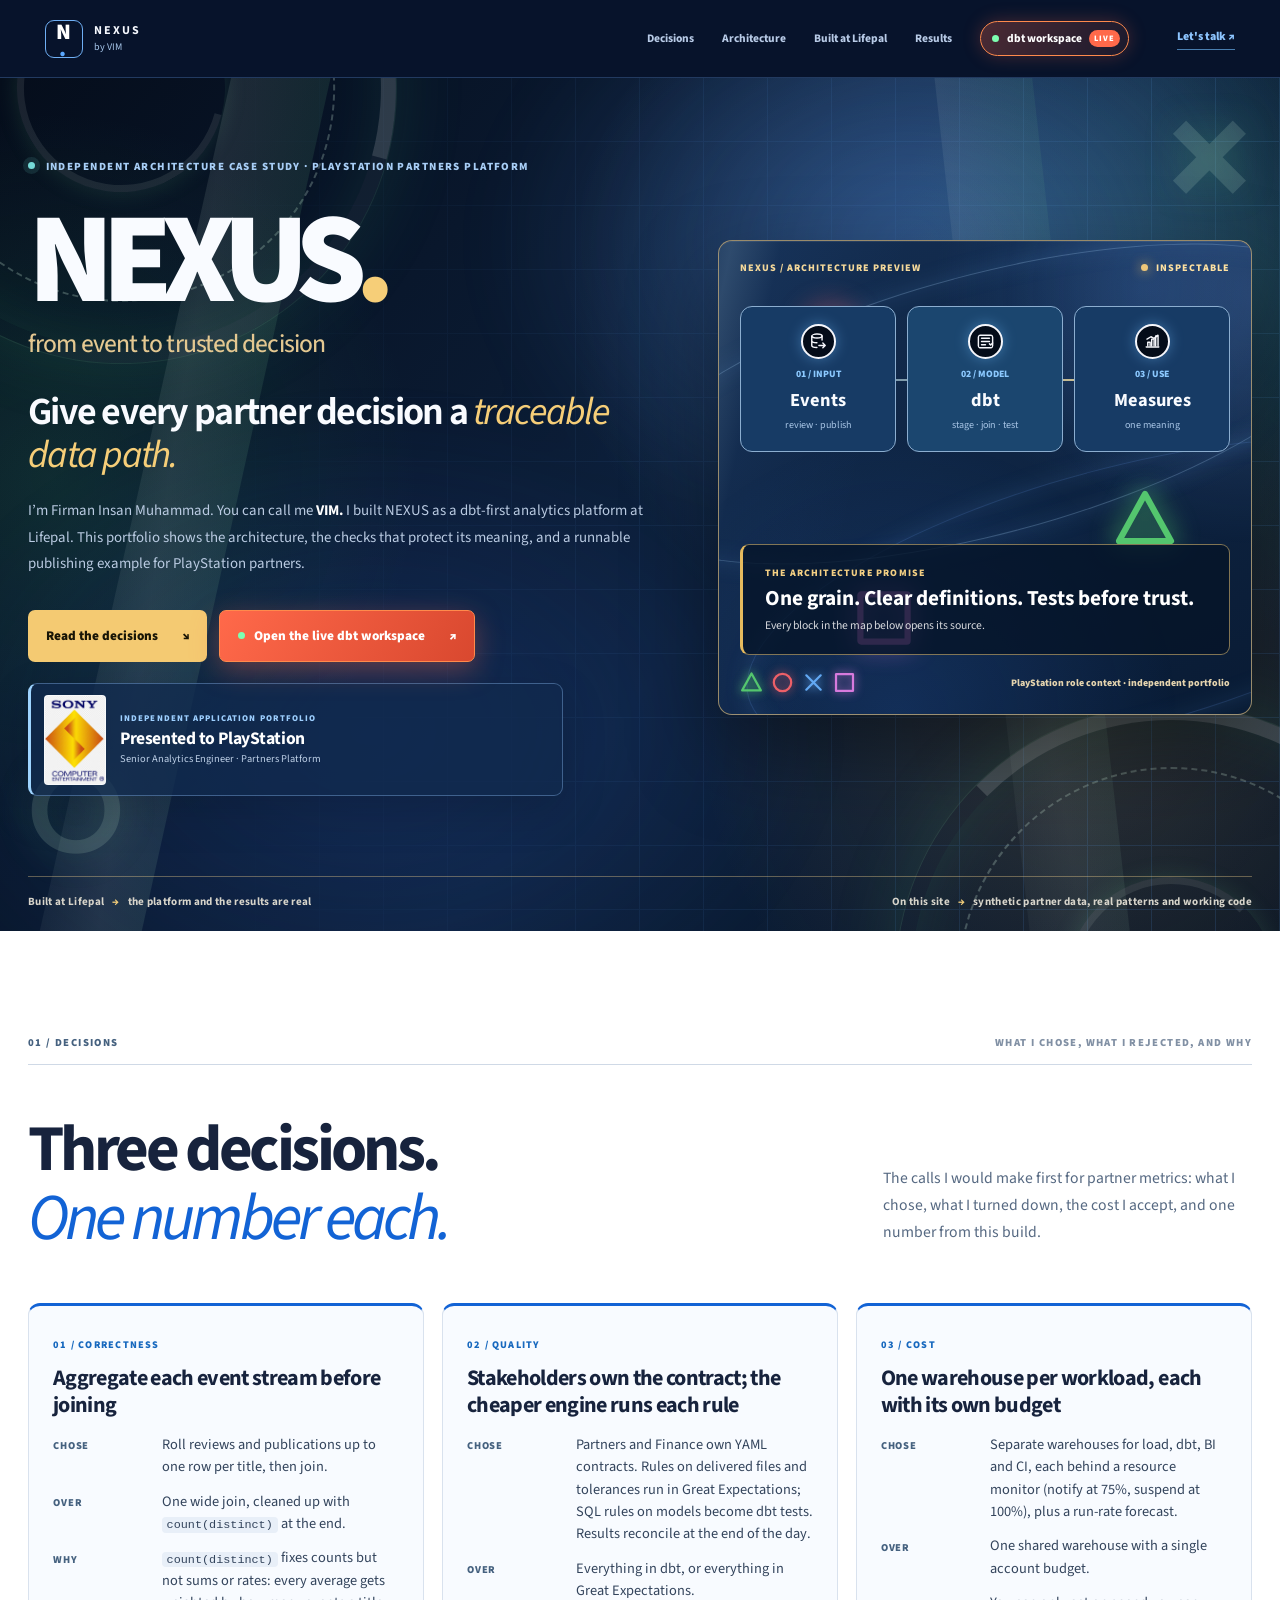
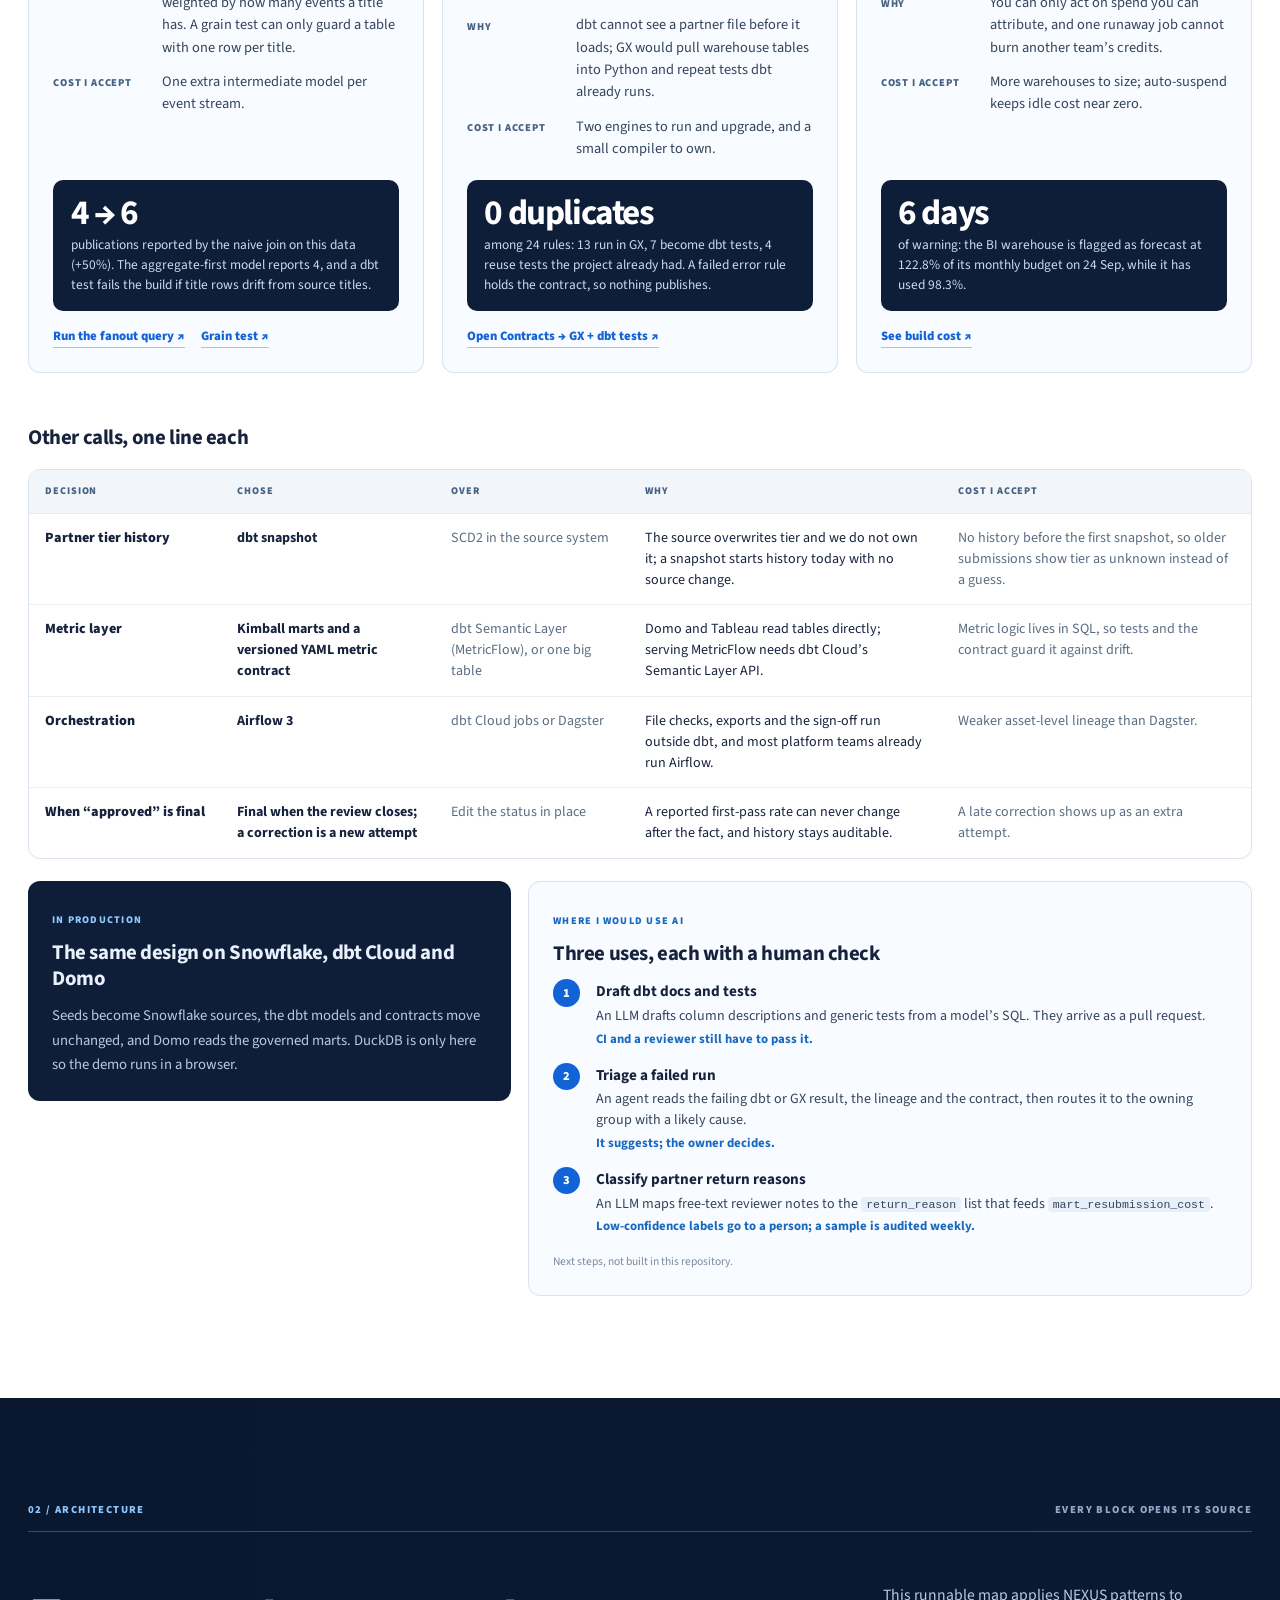
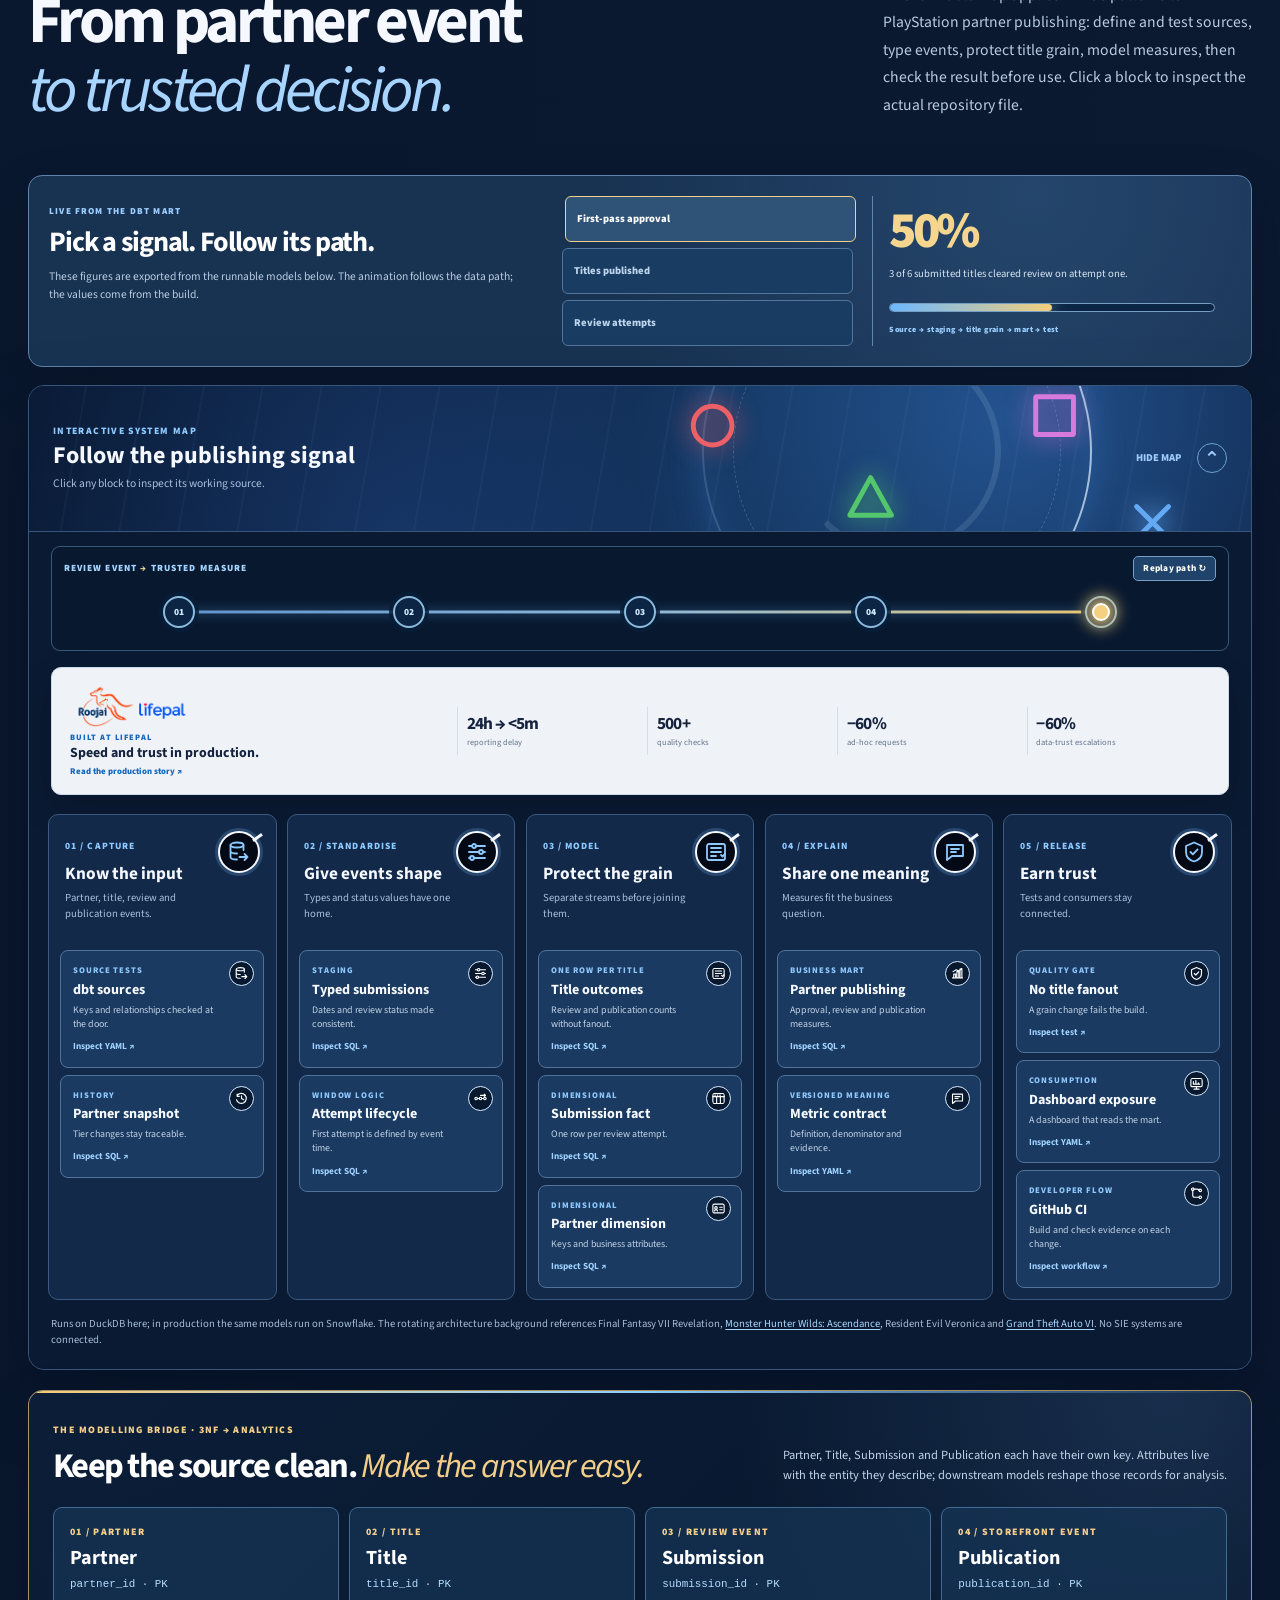
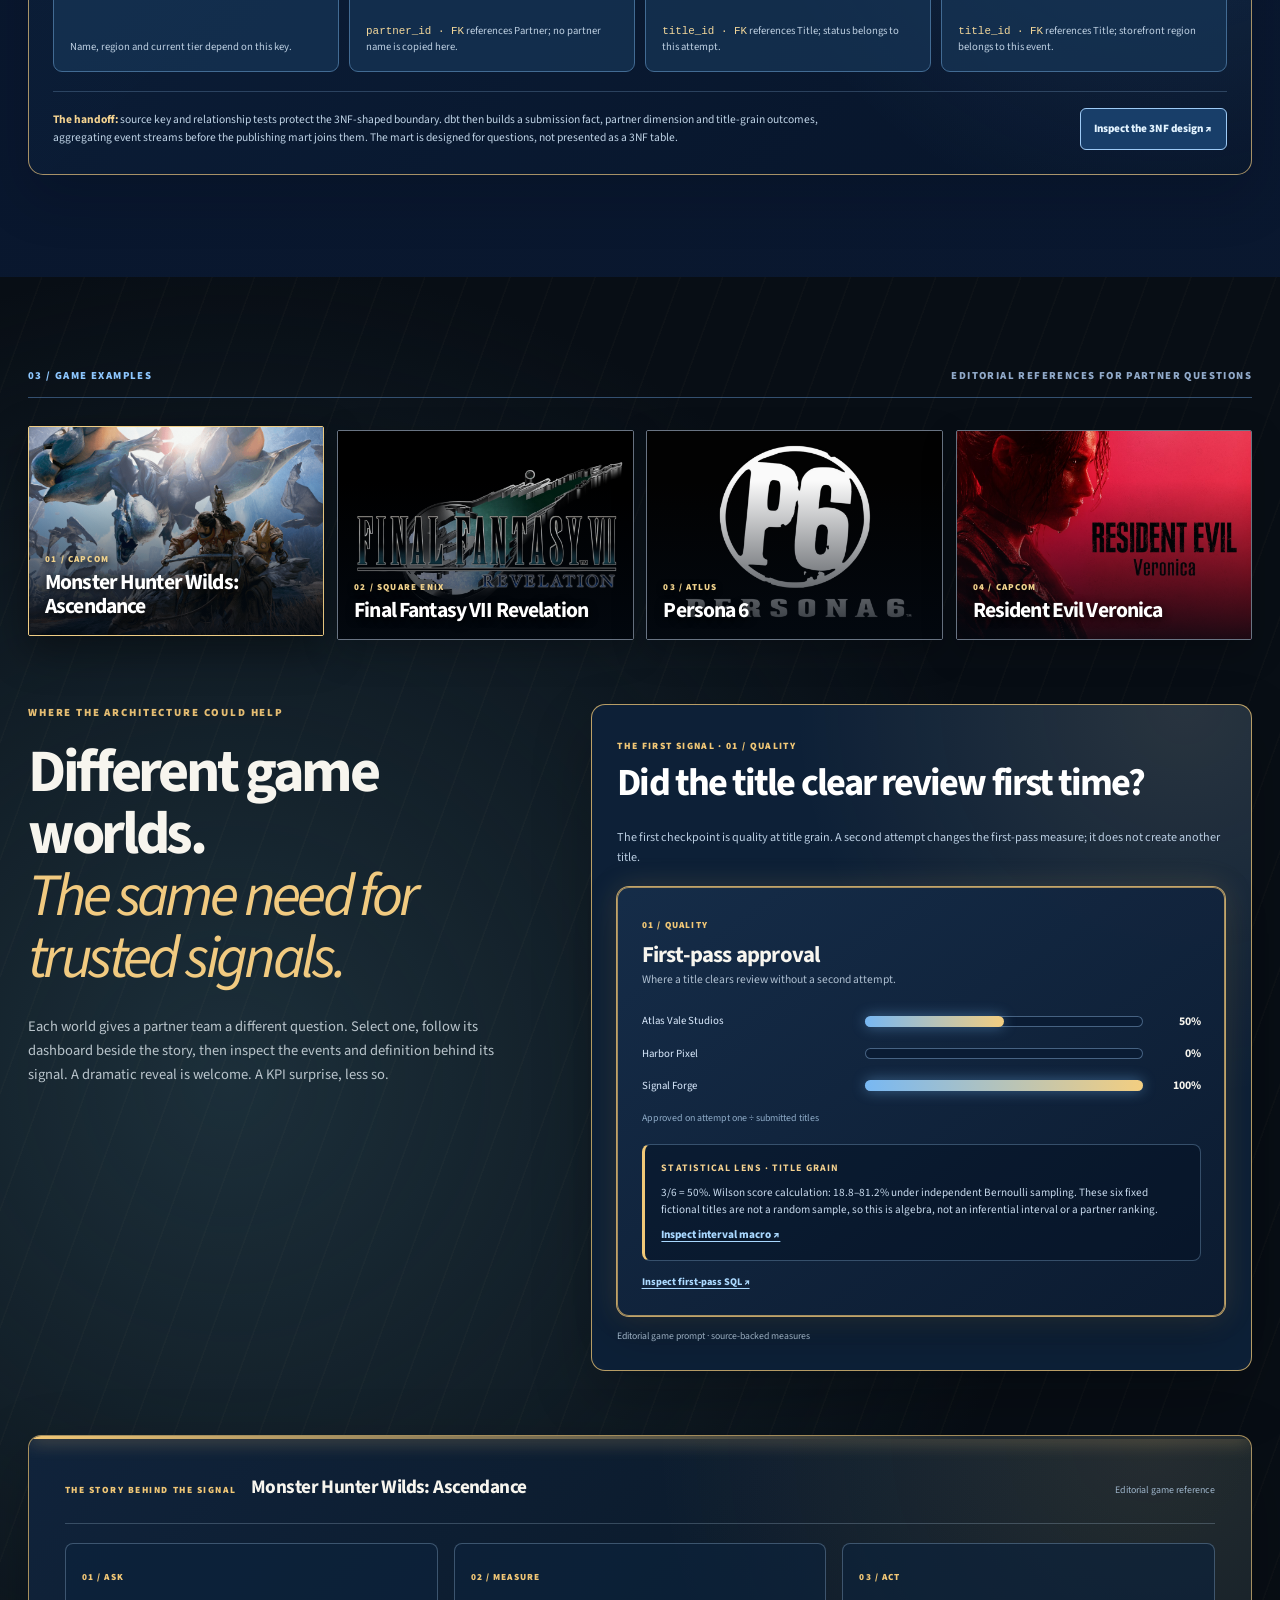
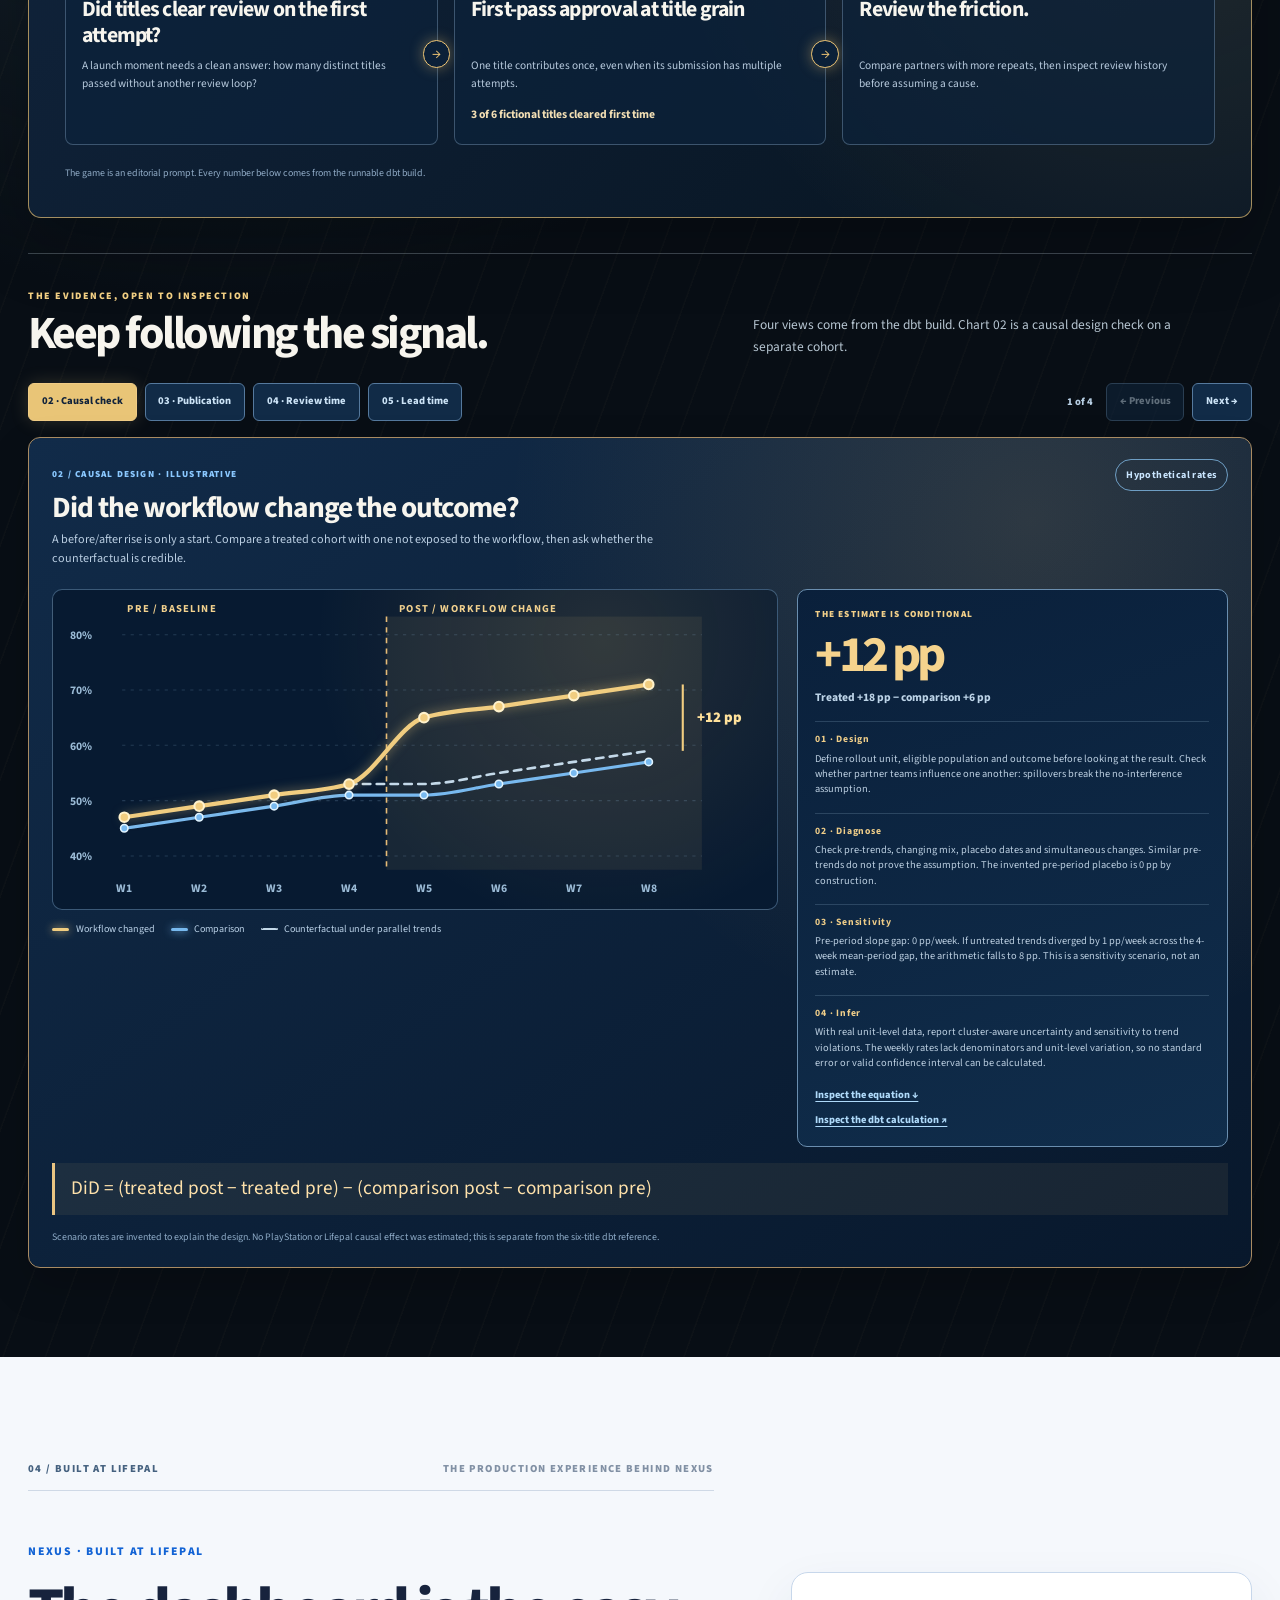
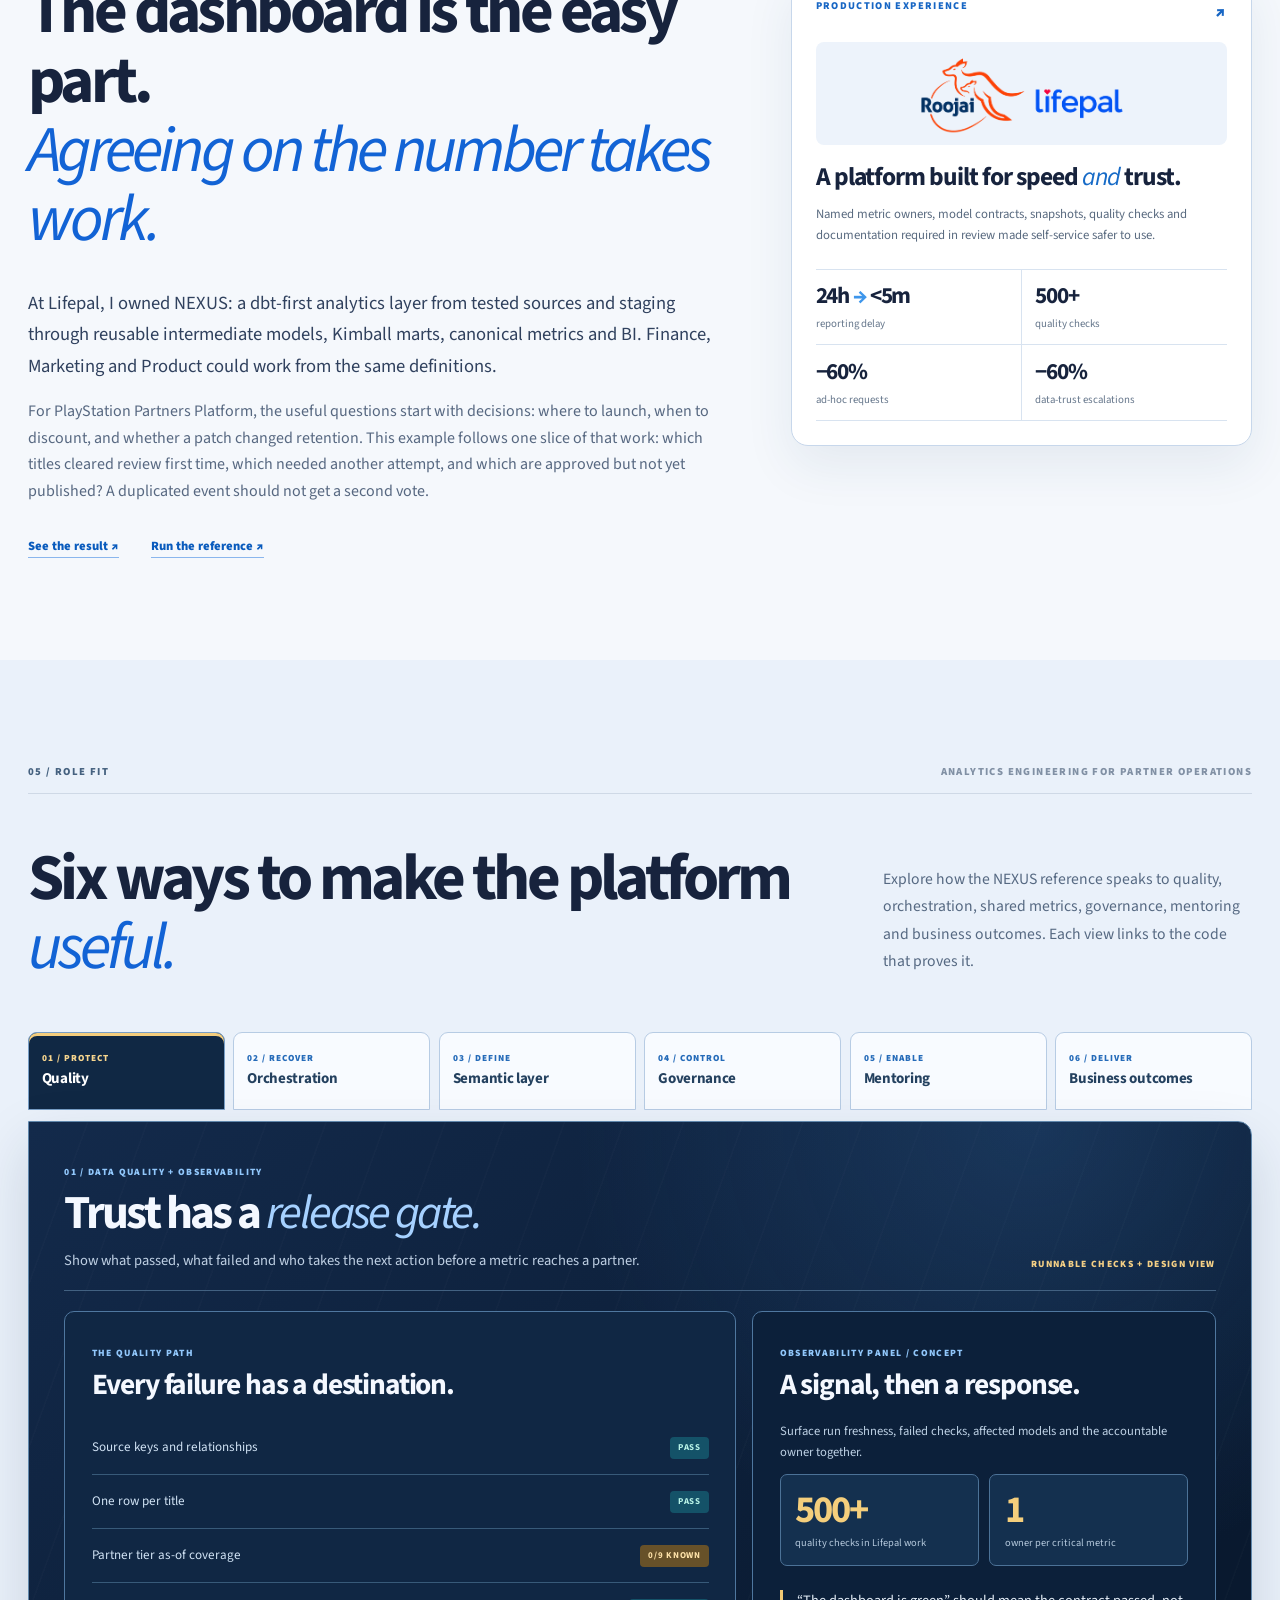
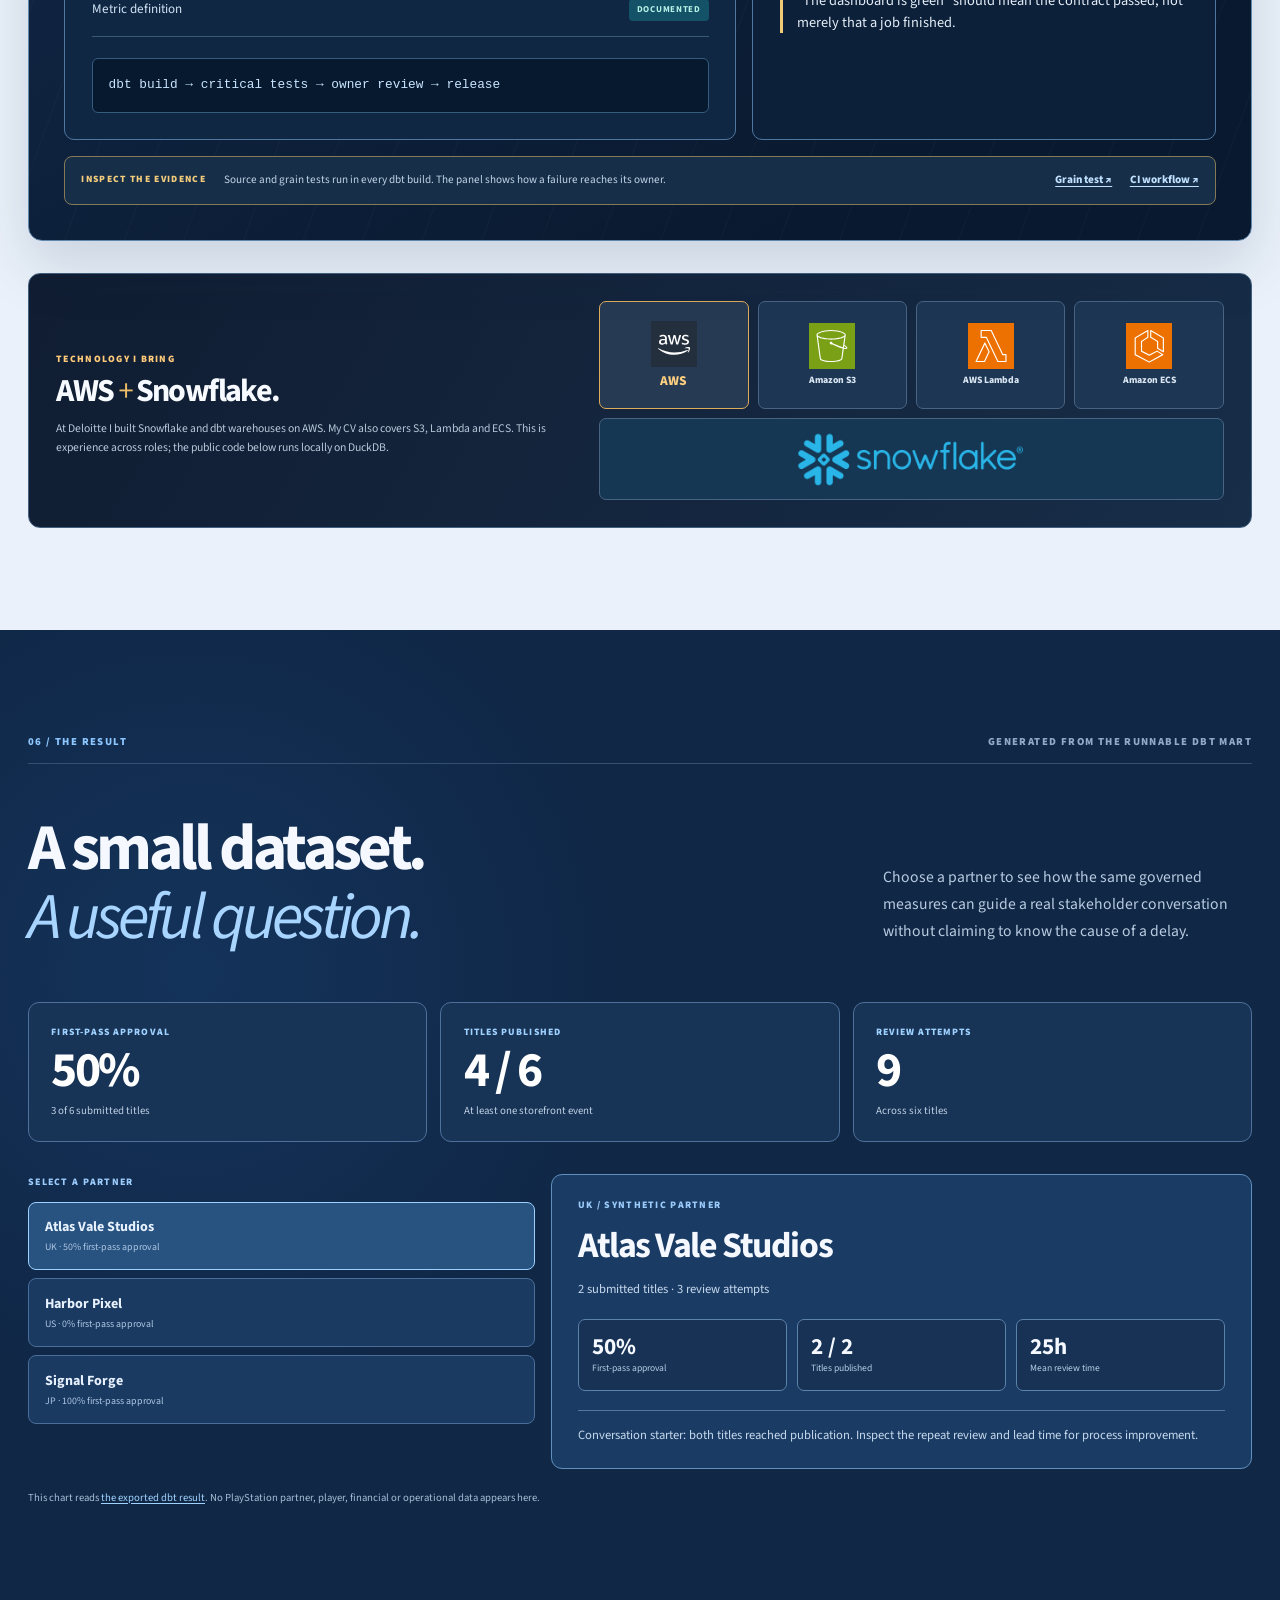
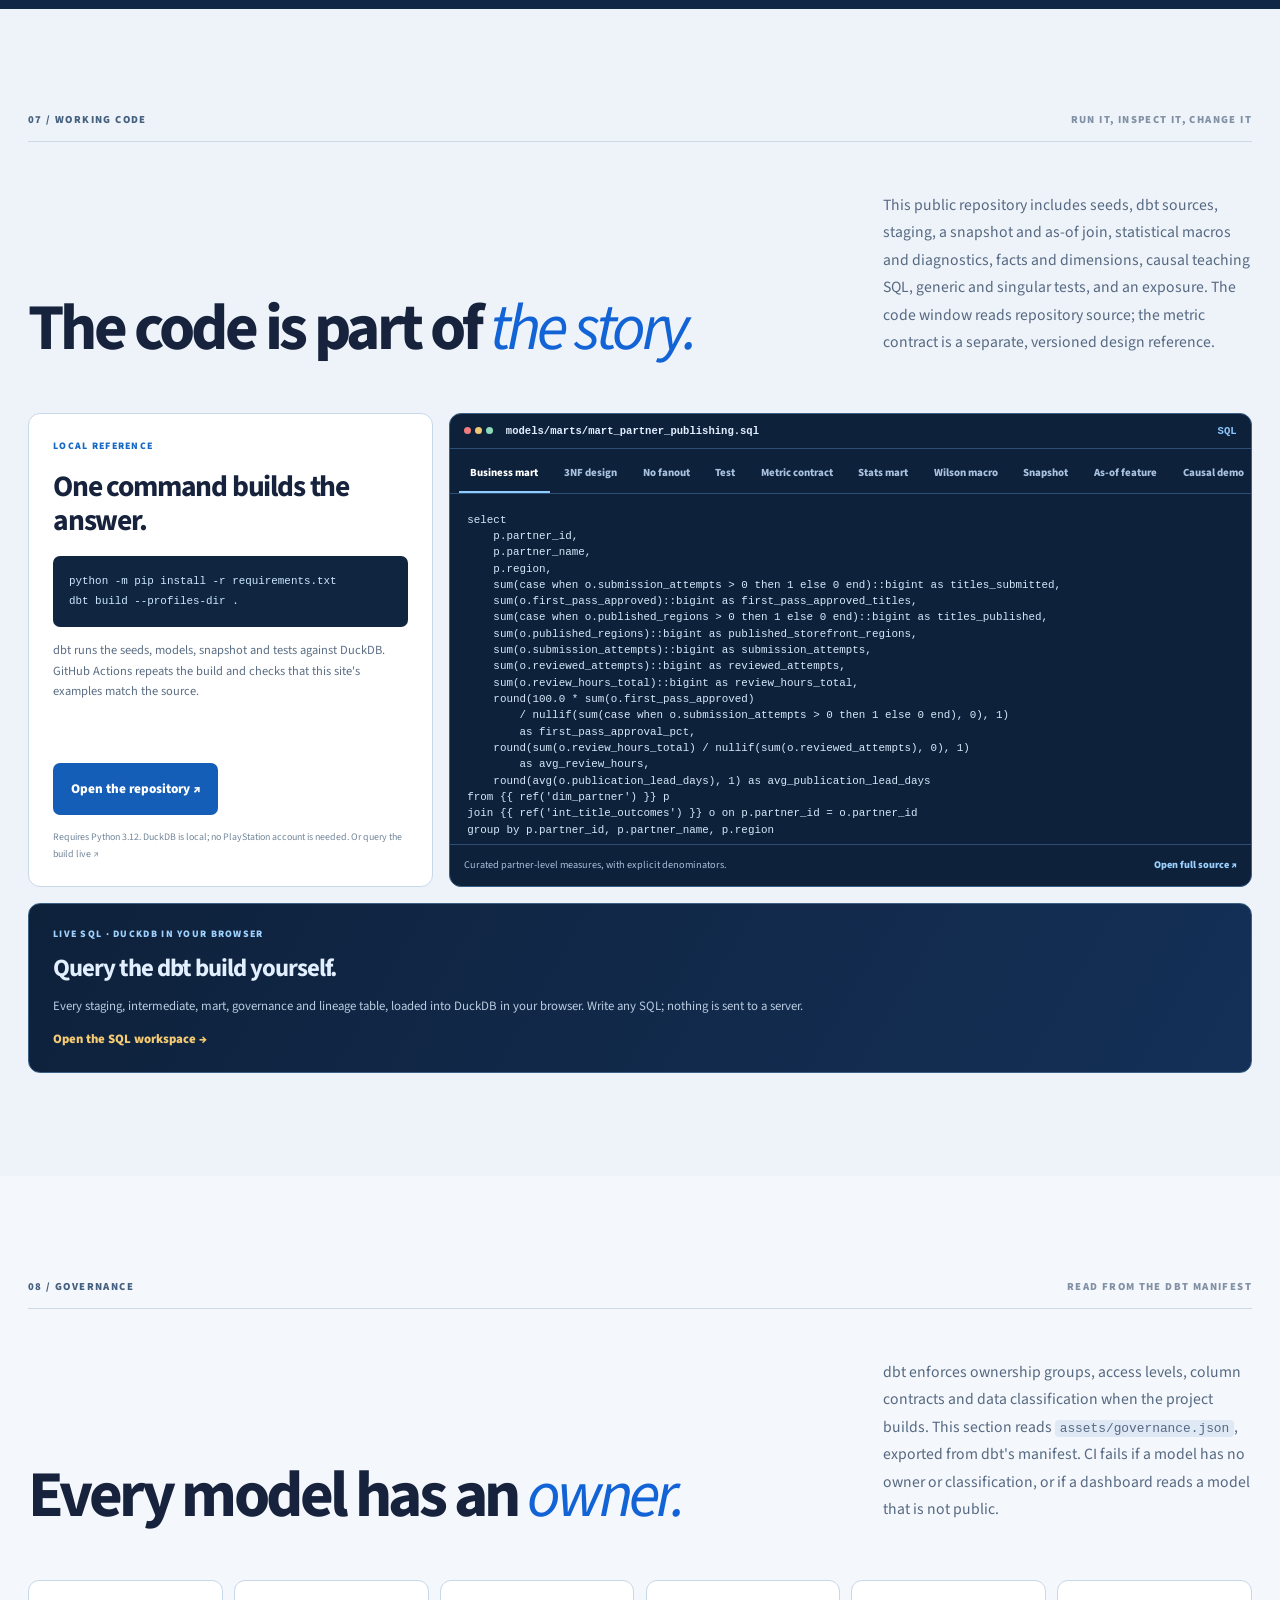
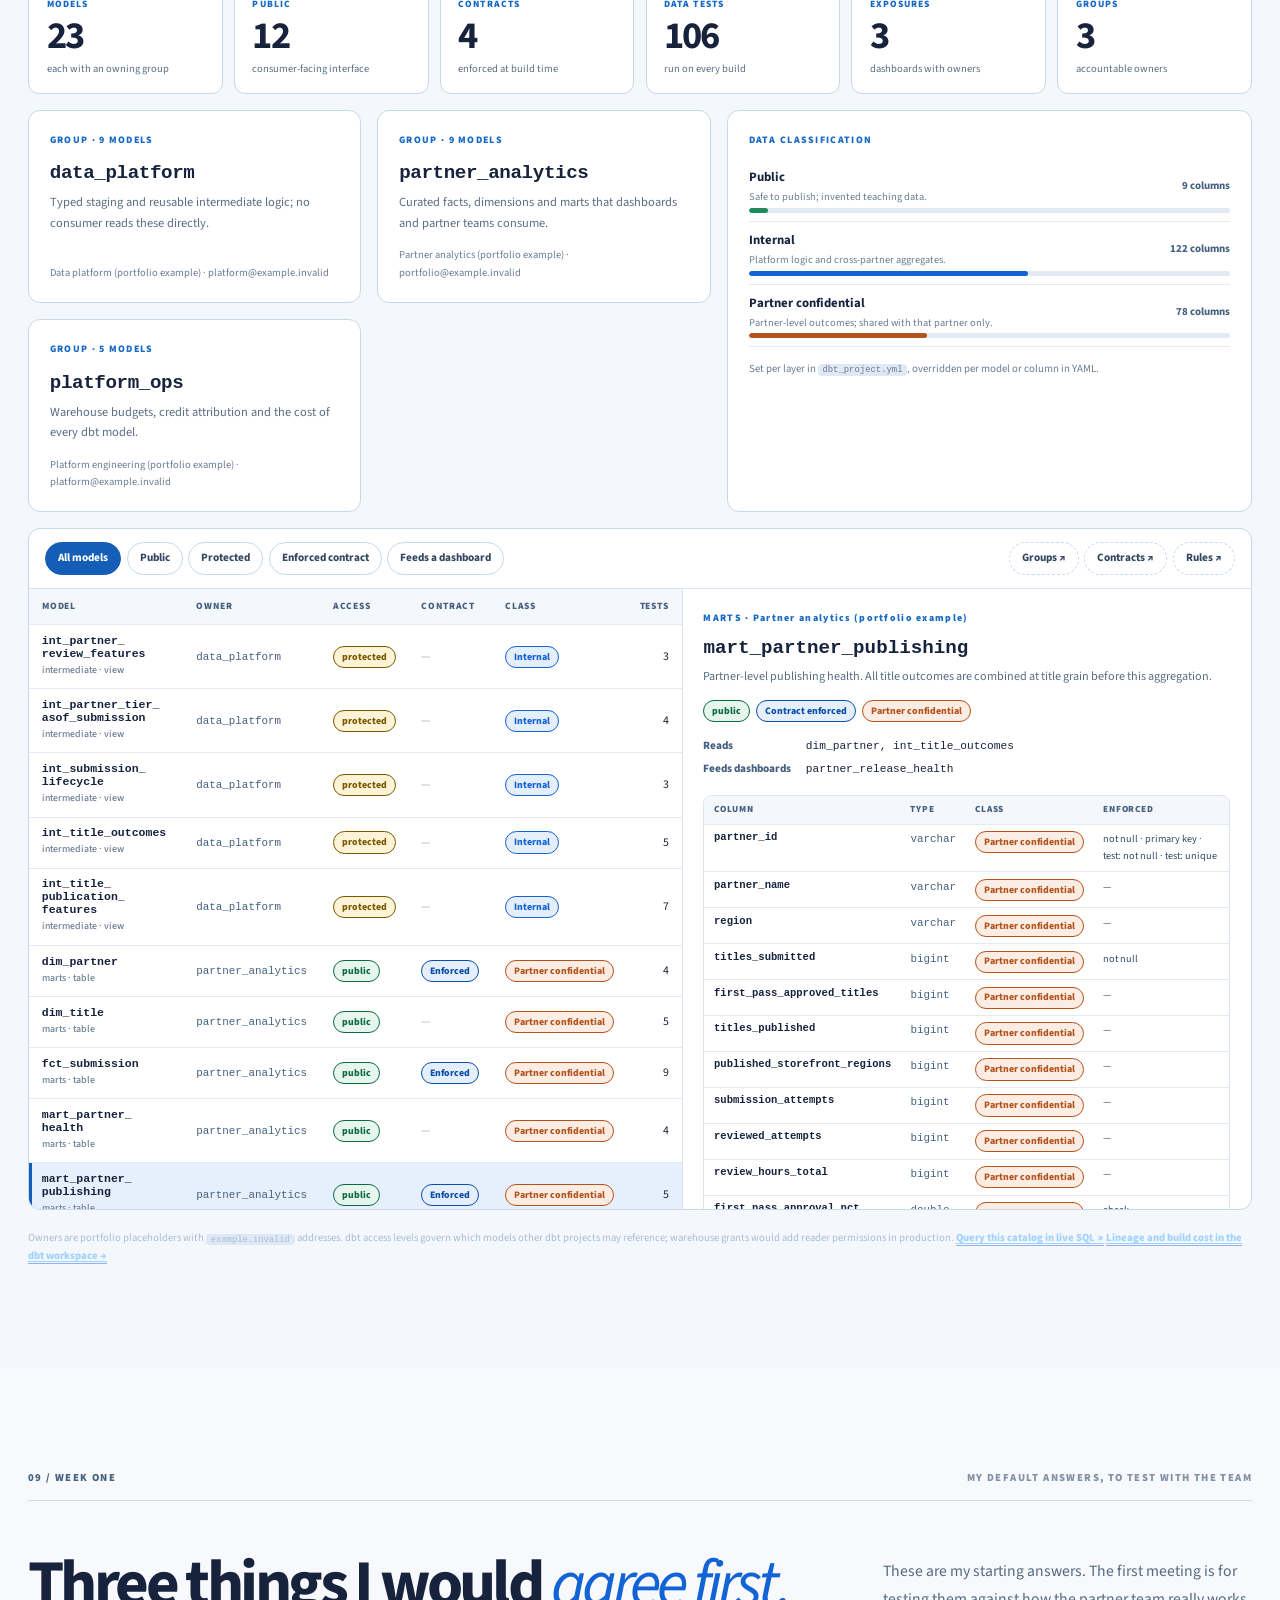
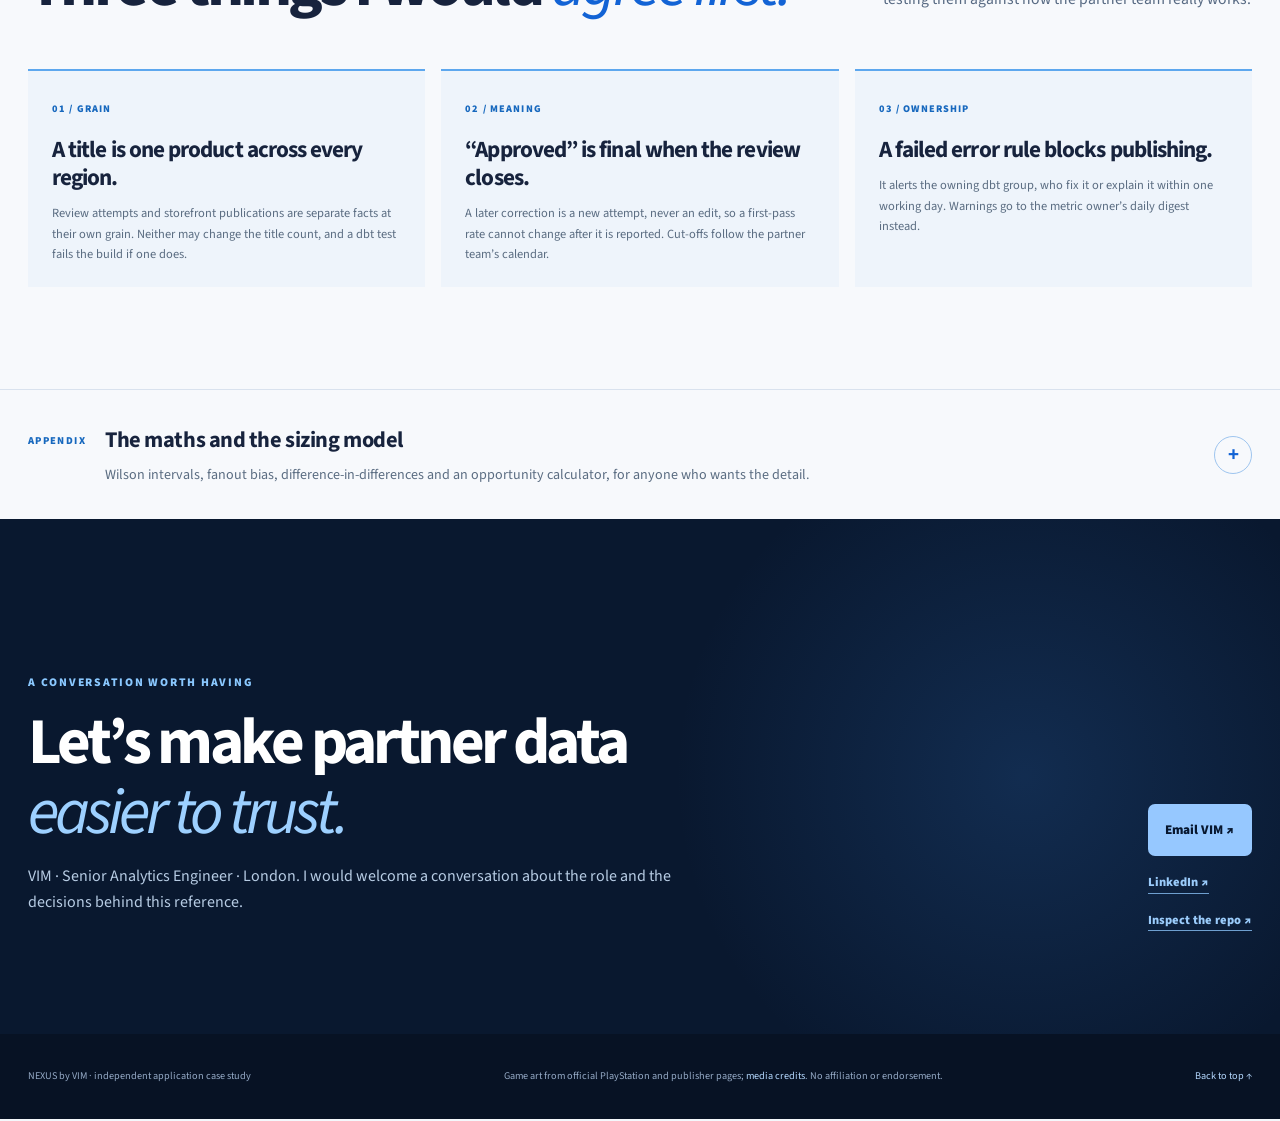
==== commit c07bbdf5: "Lead the main page with decisions, not evidence A new first section gives three decision cards (aggr" ====
--- a/index.html
+++ b/index.html
@@ -11,12 +11,12 @@
   <link rel="preconnect" href="https://fonts.gstatic.com" crossorigin>
   <link rel="stylesheet" href="https://fonts.googleapis.com/css2?family=Source+Sans+3:ital,wght@0,300..900;1,300..900&display=swap">
   <link rel="stylesheet" href="assets/fonts.css?v=1">
-  <link rel="stylesheet" href="assets/site.css?v=10">
+  <link rel="stylesheet" href="assets/site.css?v=13">
   <link rel="stylesheet" href="assets/role-fit.css?v=3">
   <link rel="stylesheet" href="assets/playground.css?v=5">
   <link rel="stylesheet" href="assets/governance.css?v=5">
   <script src="assets/vendor/d3.v7.min.js" defer></script>
-  <script src="assets/site.js?v=8" defer></script>
+  <script src="assets/site.js?v=9" defer></script>
   <script src="assets/role-fit.js?v=1" defer></script>
   <script src="assets/governance.js?v=4" defer></script>
 </head>
@@ -25,7 +25,7 @@
   <header id="top" class="site-header">
     <a class="brand" href="#top" aria-label="NEXUS, back to top"><span class="brand-mark">N<span>·</span></span><span><strong>NEXUS</strong><small>by VIM</small></span></a>
     <nav aria-label="Primary navigation">
-      <a href="#architecture">Architecture</a><a href="#story">Built at Lifepal</a><a href="#insights">Results</a><a href="sql.html" class="nav-workspace"><i aria-hidden="true"></i>dbt workspace<b>LIVE</b></a>
+      <a href="#decisions">Decisions</a><a href="#architecture">Architecture</a><a href="#story">Built at Lifepal</a><a href="#insights">Results</a><a href="sql.html" class="nav-workspace"><i aria-hidden="true"></i>dbt workspace<b>LIVE</b></a>
     </nav>
     <a class="header-cta" href="#contact">Let's talk <span aria-hidden="true">↗</span></a>
   </header>
@@ -40,27 +40,56 @@
           <h1 id="hero-title">NEXUS<span>.</span><small>from event to trusted decision</small></h1>
           <p class="hero-lede">Give every partner decision a <em>traceable data path.</em></p>
           <p class="hero-sub">I’m Firman Insan Muhammad. You can call me <strong>VIM.</strong> I built NEXUS as a dbt-first analytics platform at Lifepal. This portfolio shows the architecture, the checks that protect its meaning, and a runnable publishing example for PlayStation partners.</p>
-          <div class="hero-actions"><a class="button button-primary" href="#architecture">Explore the architecture <span aria-hidden="true">↘</span></a><a class="button button-workspace" href="sql.html"><span><i aria-hidden="true"></i>Open the live dbt workspace</span> <span aria-hidden="true">↗</span></a></div>
+          <div class="hero-actions"><a class="button button-primary" href="#decisions">Read the decisions <span aria-hidden="true">↘</span></a><a class="button button-workspace" href="sql.html"><span><i aria-hidden="true"></i>Open the live dbt workspace</span> <span aria-hidden="true">↗</span></a></div>
           <div class="hero-presented"><img src="assets/sony-computer-entertainment-reference.webp" alt="Sony Computer Entertainment heritage logo supplied by VIM"><span><small>INDEPENDENT APPLICATION PORTFOLIO</small><strong>Presented to PlayStation</strong><em>Senior Analytics Engineer · Partners Platform</em></span></div>
         </div>
         <div class="hero-visual" aria-label="Animated NEXUS data path from events through dbt models to trusted measures">
           <div class="ps5-atmosphere" aria-hidden="true"><i class="ps-ribbon ps-ribbon-one"></i><i class="ps-ribbon ps-ribbon-two"></i><svg class="ps-glyph ps-glyph-one ps-circle"><use href="assets/ps-controller-symbols.svg#circle"></use></svg><svg class="ps-glyph ps-glyph-two ps-triangle"><use href="assets/ps-controller-symbols.svg#triangle"></use></svg><svg class="ps-glyph ps-glyph-three ps-square"><use href="assets/ps-controller-symbols.svg#square"></use></svg><svg class="ps-glyph ps-glyph-four ps-cross"><use href="assets/ps-controller-symbols.svg#cross"></use></svg></div>
           <div class="visual-top"><span>NEXUS / ARCHITECTURE PREVIEW</span><span class="visual-status"><i></i> INSPECTABLE</span></div>
           <div class="visual-pipeline" aria-hidden="true"><div class="visual-line"><span class="traveller"></span><span class="traveller traveller-two"></span></div><div class="visual-node"><svg><use href="assets/nexus-icons.svg#intake"></use></svg><span>01 / INPUT</span><strong>Events</strong><small>review · publish</small></div><div class="visual-node"><svg><use href="assets/nexus-icons.svg#title"></use></svg><span>02 / MODEL</span><strong>dbt</strong><small>stage · join · test</small></div><div class="visual-node"><svg><use href="assets/nexus-icons.svg#mart"></use></svg><span>03 / USE</span><strong>Measures</strong><small>one meaning</small></div></div>
-          <div class="visual-answer"><span>THE ARCHITECTURE PROMISE</span><strong>One grain. Clear definitions. Tests before trust.</strong><p>Every block in the map below opens its source. The example data is fictional; the design choices are inspectable.</p></div>
+          <div class="visual-answer"><span>THE ARCHITECTURE PROMISE</span><strong>One grain. Clear definitions. Tests before trust.</strong><p>Every block in the map below opens its source.</p></div>
           <div class="visual-footer"><div class="ps-controller-buttons" aria-label="PlayStation controller symbols"><svg class="ps-triangle"><use href="assets/ps-controller-symbols.svg#triangle"></use></svg><svg class="ps-circle"><use href="assets/ps-controller-symbols.svg#circle"></use></svg><svg class="ps-cross"><use href="assets/ps-controller-symbols.svg#cross"></use></svg><svg class="ps-square"><use href="assets/ps-controller-symbols.svg#square"></use></svg></div><small>PlayStation role context · independent portfolio</small></div>
         </div>
       </div>
-      <div class="shell scope-ribbon"><span>Built at Lifepal <b>→</b> NEXUS platform and outcomes</span><span>Proved here <b>→</b> runnable synthetic dbt reference</span></div>
-    </section>
-
+      <div class="shell scope-ribbon"><span>Built at Lifepal <b>→</b> the platform and the results are real</span><span>On this site <b>→</b> synthetic partner data, real patterns and working code</span></div>
+    </section>
+
+
+    <section id="decisions" class="decisions section-pad" aria-labelledby="decisions-title">
+      <div class="shell">
+        <div class="section-index"><span>01 / DECISIONS</span><span>What I chose, what I rejected, and why</span></div>
+        <div class="split-heading"><h2 id="decisions-title">Three decisions.<br><em>One number each.</em></h2><p>The calls I would make first for partner metrics: what I chose, what I turned down, the cost I accept, and one number from this build.</p></div>
+        <div class="decision-grid"><article class="decision-card"><header><span>01 / CORRECTNESS</span><h3>Aggregate each event stream before joining</h3></header><dl>
+<div><dt>Chose</dt><dd>Roll reviews and publications up to one row per title, then join.</dd></div>
+<div><dt>Over</dt><dd>One wide join, cleaned up with <code>count(distinct)</code> at the end.</dd></div>
+<div><dt>Why</dt><dd><code>count(distinct)</code> fixes counts but not sums or rates: every average gets weighted by how many events a title has. A grain test can only guard a table with one row per title.</dd></div>
+<div><dt>Cost I accept</dt><dd>One extra intermediate model per event stream.</dd></div>
+</dl><p class="decision-result"><strong>4 → 6</strong><span>publications reported by the naive join on this data (+50%). The aggregate-first model reports 4, and a dbt test fails the build if title rows drift from source titles.</span></p><div class="decision-links"><a href="sql.html?preset=fanout">Run the fanout query ↗</a><a href="https://github.com/rfim/nexus-playstation-partners/blob/main/tests/assert_no_title_fanout.sql" target="_blank" rel="noopener noreferrer">Grain test ↗</a></div></article><article class="decision-card"><header><span>02 / QUALITY</span><h3>Stakeholders own the contract; the cheaper engine runs each rule</h3></header><dl>
+<div><dt>Chose</dt><dd>Partners and Finance own YAML contracts. Rules on delivered files and tolerances run in Great Expectations; SQL rules on models become dbt tests. Results reconcile at the end of the day.</dd></div>
+<div><dt>Over</dt><dd>Everything in dbt, or everything in Great Expectations.</dd></div>
+<div><dt>Why</dt><dd>dbt cannot see a partner file before it loads; GX would pull warehouse tables into Python and repeat tests dbt already runs.</dd></div>
+<div><dt>Cost I accept</dt><dd>Two engines to run and upgrade, and a small compiler to own.</dd></div>
+</dl><p class="decision-result"><strong>0 duplicates</strong><span>among 24 rules: 13 run in GX, 7 become dbt tests, 4 reuse tests the project already had. A failed error rule holds the contract, so nothing publishes.</span></p><div class="decision-links"><a href="sql.html?view=contracts">Open Contracts → GX + dbt tests ↗</a></div></article><article class="decision-card"><header><span>03 / COST</span><h3>One warehouse per workload, each with its own budget</h3></header><dl>
+<div><dt>Chose</dt><dd>Separate warehouses for load, dbt, BI and CI, each behind a resource monitor (notify at 75%, suspend at 100%), plus a run-rate forecast.</dd></div>
+<div><dt>Over</dt><dd>One shared warehouse with a single account budget.</dd></div>
+<div><dt>Why</dt><dd>You can only act on spend you can attribute, and one runaway job cannot burn another team’s credits.</dd></div>
+<div><dt>Cost I accept</dt><dd>More warehouses to size; auto-suspend keeps idle cost near zero.</dd></div>
+</dl><p class="decision-result"><strong>6 days</strong><span>of warning: the BI warehouse is flagged as forecast at 122.8% of its monthly budget on 24 Sep, while it has used 98.3%.</span></p><div class="decision-links"><a href="sql.html?view=dbt">See build cost ↗</a></div></article></div>
+        <h3 class="decision-subhead">Other calls, one line each</h3>
+        <div class="decision-table-wrap"><table class="decision-table"><thead><tr><th scope="col">Decision</th><th scope="col">Chose</th><th scope="col">Over</th><th scope="col">Why</th><th scope="col">Cost I accept</th></tr></thead><tbody><tr><th scope="row">Partner tier history</th><td data-label="Chose"><strong>dbt snapshot</strong></td><td data-label="Over">SCD2 in the source system</td><td data-label="Why">The source overwrites tier and we do not own it; a snapshot starts history today with no source change.</td><td data-label="Cost I accept">No history before the first snapshot, so older submissions show tier as unknown instead of a guess.</td></tr><tr><th scope="row">Metric layer</th><td data-label="Chose"><strong>Kimball marts and a versioned YAML metric contract</strong></td><td data-label="Over">dbt Semantic Layer (MetricFlow), or one big table</td><td data-label="Why">Domo and Tableau read tables directly; serving MetricFlow needs dbt Cloud’s Semantic Layer API.</td><td data-label="Cost I accept">Metric logic lives in SQL, so tests and the contract guard it against drift.</td></tr><tr><th scope="row">Orchestration</th><td data-label="Chose"><strong>Airflow 3</strong></td><td data-label="Over">dbt Cloud jobs or Dagster</td><td data-label="Why">File checks, exports and the sign-off run outside dbt, and most platform teams already run Airflow.</td><td data-label="Cost I accept">Weaker asset-level lineage than Dagster.</td></tr><tr><th scope="row">When “approved” is final</th><td data-label="Chose"><strong>Final when the review closes; a correction is a new attempt</strong></td><td data-label="Over">Edit the status in place</td><td data-label="Why">A reported first-pass rate can never change after the fact, and history stays auditable.</td><td data-label="Cost I accept">A late correction shows up as an extra attempt.</td></tr></tbody></table></div>
+        <div class="decision-extra">
+          <article class="decision-stack"><span>IN PRODUCTION</span><h3>The same design on Snowflake, dbt Cloud and Domo</h3><p>Seeds become Snowflake sources, the dbt models and contracts move unchanged, and Domo reads the governed marts. DuckDB is only here so the demo runs in a browser.</p></article>
+          <article class="decision-ai"><span>WHERE I WOULD USE AI</span><h3>Three uses, each with a human check</h3><ol><li><strong>Draft dbt docs and tests</strong><span>An LLM drafts column descriptions and generic tests from a model’s SQL. They arrive as a pull request.</span><em>CI and a reviewer still have to pass it.</em></li><li><strong>Triage a failed run</strong><span>An agent reads the failing dbt or GX result, the lineage and the contract, then routes it to the owning group with a likely cause.</span><em>It suggests; the owner decides.</em></li><li><strong>Classify partner return reasons</strong><span>An LLM maps free-text reviewer notes to the <code>return_reason</code> list that feeds <code>mart_resubmission_cost</code>.</span><em>Low-confidence labels go to a person; a sample is audited weekly.</em></li></ol><small>Next steps, not built in this repository.</small></article>
+        </div>
+      </div>
+    </section>
     <section id="architecture" class="architecture section-pad" aria-labelledby="architecture-title">
       <div class="architecture-worlds" aria-hidden="true"><img src="assets/ff7-revelation-hero.jpg" alt=""><img src="assets/monster-hunter-ascendance-art.png" alt=""><img src="assets/resident-evil-veronica-hero.jpg" alt=""><img src="assets/gta-vi-vice-city-official.jpg" alt=""></div>
       <div class="shell">
-        <div class="section-index section-index-light"><span>01 / ARCHITECTURE</span><span>Every block opens its source</span></div>
-        <div class="split-heading"><h2 id="architecture-title">From partner event<br><em>to trusted decision.</em></h2><p>This runnable map translates NEXUS patterns into a synthetic PlayStation publishing example: define and test sources, type events, protect title grain, model measures, then check the result before use. Click a block to inspect the actual repository file.</p></div>
+        <div class="section-index section-index-light"><span>02 / ARCHITECTURE</span><span>Every block opens its source</span></div>
+        <div class="split-heading"><h2 id="architecture-title">From partner event<br><em>to trusted decision.</em></h2><p>This runnable map applies NEXUS patterns to PlayStation partner publishing: define and test sources, type events, protect title grain, model measures, then check the result before use. Click a block to inspect the actual repository file.</p></div>
         <div class="signal-lab" aria-label="Explore measures generated by the synthetic dbt mart">
-          <div class="signal-intro"><span>LIVE FROM THE SYNTHETIC DBT MART</span><h3>Pick a signal. Follow its path.</h3><p>These figures are exported from the runnable models below. The animation follows the data path; the values come from the build.</p></div>
+          <div class="signal-intro"><span>LIVE FROM THE DBT MART</span><h3>Pick a signal. Follow its path.</h3><p>These figures are exported from the runnable models below. The animation follows the data path; the values come from the build.</p></div>
           <div class="signal-controls" role="group" aria-label="Choose a publishing measure"><button type="button" data-signal="approval" class="is-active" aria-pressed="true">First-pass approval</button><button type="button" data-signal="published" aria-pressed="false">Titles published</button><button type="button" data-signal="attempts" aria-pressed="false">Review attempts</button></div>
           <div class="signal-readout" aria-live="polite"><span id="signal-value">50%</span><p id="signal-explanation">3 of 6 submitted titles cleared review on attempt one.</p><div class="signal-meter" aria-hidden="true"><i id="signal-meter-fill" style="width:50%"></i></div><small>Source → staging → title grain → mart → test</small></div>
         </div>
@@ -74,13 +103,13 @@
               <article class="map-stage"><div class="stage-title"><span class="stage-badge" aria-hidden="true"><svg><use href="assets/nexus-icons.svg#staging"></use></svg></span><span>02 / STANDARDISE</span><h3>Give events shape</h3><p>Types and status values have one home.</p></div><button type="button" data-snippet="stage"><svg class="block-icon" aria-hidden="true"><use href="assets/nexus-icons.svg#staging"></use></svg><small>STAGING</small><strong>Typed submissions</strong><span>Dates and review status made consistent.</span><b>Inspect SQL ↗</b></button><button type="button" data-snippet="lifecycle"><svg class="block-icon" aria-hidden="true"><use href="assets/nexus-icons.svg#lifecycle"></use></svg><small>WINDOW LOGIC</small><strong>Attempt lifecycle</strong><span>First attempt is defined by event time.</span><b>Inspect SQL ↗</b></button></article>
               <article class="map-stage"><div class="stage-title"><span class="stage-badge" aria-hidden="true"><svg><use href="assets/nexus-icons.svg#title"></use></svg></span><span>03 / MODEL</span><h3>Protect the grain</h3><p>Separate streams before joining them.</p></div><button type="button" data-snippet="title"><svg class="block-icon" aria-hidden="true"><use href="assets/nexus-icons.svg#title"></use></svg><small>ONE ROW PER TITLE</small><strong>Title outcomes</strong><span>Review and publication counts without fanout.</span><b>Inspect SQL ↗</b></button><button type="button" data-snippet="fact"><svg class="block-icon" aria-hidden="true"><use href="assets/nexus-icons.svg#fact"></use></svg><small>DIMENSIONAL</small><strong>Submission fact</strong><span>One row per review attempt.</span><b>Inspect SQL ↗</b></button><button type="button" data-snippet="dimension"><svg class="block-icon" aria-hidden="true"><use href="assets/nexus-icons.svg#dimension"></use></svg><small>DIMENSIONAL</small><strong>Partner dimension</strong><span>Keys and business attributes.</span><b>Inspect SQL ↗</b></button></article>
               <article class="map-stage"><div class="stage-title"><span class="stage-badge" aria-hidden="true"><svg><use href="assets/nexus-icons.svg#semantic"></use></svg></span><span>04 / EXPLAIN</span><h3>Share one meaning</h3><p>Measures fit the business question.</p></div><button type="button" data-snippet="mart"><svg class="block-icon" aria-hidden="true"><use href="assets/nexus-icons.svg#mart"></use></svg><small>BUSINESS MART</small><strong>Partner publishing</strong><span>Approval, review and publication measures.</span><b>Inspect SQL ↗</b></button><button type="button" data-snippet="semantic"><svg class="block-icon" aria-hidden="true"><use href="assets/nexus-icons.svg#semantic"></use></svg><small>VERSIONED MEANING</small><strong>Metric contract</strong><span>Definition, denominator and evidence.</span><b>Inspect YAML ↗</b></button></article>
-              <article class="map-stage"><div class="stage-title"><span class="stage-badge" aria-hidden="true"><svg><use href="assets/nexus-icons.svg#test"></use></svg></span><span>05 / RELEASE</span><h3>Earn trust</h3><p>Tests and consumers stay connected.</p></div><button type="button" data-snippet="tests"><svg class="block-icon" aria-hidden="true"><use href="assets/nexus-icons.svg#test"></use></svg><small>QUALITY GATE</small><strong>No title fanout</strong><span>A grain change fails the build.</span><b>Inspect test ↗</b></button><button type="button" data-snippet="exposure"><svg class="block-icon" aria-hidden="true"><use href="assets/nexus-icons.svg#exposure"></use></svg><small>CONSUMPTION</small><strong>Dashboard exposure</strong><span>Proposed use, linked to the mart.</span><b>Inspect YAML ↗</b></button><button type="button" data-snippet="ci"><svg class="block-icon" aria-hidden="true"><use href="assets/nexus-icons.svg#ci"></use></svg><small>DEVELOPER FLOW</small><strong>GitHub CI</strong><span>Build and check evidence on each change.</span><b>Inspect workflow ↗</b></button></article>
+              <article class="map-stage"><div class="stage-title"><span class="stage-badge" aria-hidden="true"><svg><use href="assets/nexus-icons.svg#test"></use></svg></span><span>05 / RELEASE</span><h3>Earn trust</h3><p>Tests and consumers stay connected.</p></div><button type="button" data-snippet="tests"><svg class="block-icon" aria-hidden="true"><use href="assets/nexus-icons.svg#test"></use></svg><small>QUALITY GATE</small><strong>No title fanout</strong><span>A grain change fails the build.</span><b>Inspect test ↗</b></button><button type="button" data-snippet="exposure"><svg class="block-icon" aria-hidden="true"><use href="assets/nexus-icons.svg#exposure"></use></svg><small>CONSUMPTION</small><strong>Dashboard exposure</strong><span>A dashboard that reads the mart.</span><b>Inspect YAML ↗</b></button><button type="button" data-snippet="ci"><svg class="block-icon" aria-hidden="true"><use href="assets/nexus-icons.svg#ci"></use></svg><small>DEVELOPER FLOW</small><strong>GitHub CI</strong><span>Build and check evidence on each change.</span><b>Inspect workflow ↗</b></button></article>
             </div>
-            <p class="map-caption">Lifepal results come from my CV. This inspectable map uses synthetic dbt data on DuckDB; AWS + Snowflake are relevant experience. The rotating architecture background references Final Fantasy VII Revelation, <a href="https://blog.playstation.com/2026/09/03/monster-hunter-wilds-ascendance-reveals-new-monsters-story-details-and-gameplay" target="_blank" rel="noopener noreferrer">Monster Hunter Wilds: Ascendance</a>, Resident Evil Veronica and <a href="https://www.rockstargames.com/VI/media/screenshots" target="_blank" rel="noopener noreferrer">Grand Theft Auto VI</a>. No SIE systems are connected.</p>
+            <p class="map-caption">Runs on DuckDB here; in production the same models run on Snowflake. The rotating architecture background references Final Fantasy VII Revelation, <a href="https://blog.playstation.com/2026/09/03/monster-hunter-wilds-ascendance-reveals-new-monsters-story-details-and-gameplay" target="_blank" rel="noopener noreferrer">Monster Hunter Wilds: Ascendance</a>, Resident Evil Veronica and <a href="https://www.rockstargames.com/VI/media/screenshots" target="_blank" rel="noopener noreferrer">Grand Theft Auto VI</a>. No SIE systems are connected.</p>
           </div>
         </details>
         <aside class="normalization-bridge" aria-labelledby="normalization-title">
-          <div class="normalization-heading"><div><span>THE MODELLING BRIDGE · 3NF → ANALYTICS</span><h3 id="normalization-title">Keep the source clean. <em>Make the answer easy.</em></h3></div><p>In the synthetic reference, Partner, Title, Submission and Publication each have their own key. Attributes live with the entity they describe; downstream models reshape those records for analysis.</p></div>
+          <div class="normalization-heading"><div><span>THE MODELLING BRIDGE · 3NF → ANALYTICS</span><h3 id="normalization-title">Keep the source clean. <em>Make the answer easy.</em></h3></div><p>Partner, Title, Submission and Publication each have their own key. Attributes live with the entity they describe; downstream models reshape those records for analysis.</p></div>
           <div class="normalization-entities" aria-label="3NF-shaped source entities and key relationships">
             <div class="normalization-entity"><small>01 / PARTNER</small><strong>Partner</strong><code>partner_id · PK</code><span>Name, region and current tier depend on this key.</span></div>
             <div class="normalization-entity"><small>02 / TITLE</small><strong>Title</strong><code>title_id · PK</code><span><code>partner_id · FK</code> references Partner; no partner name is copied here.</span></div>
@@ -93,7 +122,7 @@
     </section>
 
     <section id="featured-game" class="game-feature" data-world="wilds" aria-labelledby="game-title">
-      <div class="shell"><div class="section-index section-index-light"><span>02 / GAME EXAMPLES</span><span>Editorial references for partner questions</span></div></div>
+      <div class="shell"><div class="section-index section-index-light"><span>03 / GAME EXAMPLES</span><span>Editorial references for partner questions</span></div></div>
       <div class="shell game-shelf" role="group" aria-label="Choose a game world">
         <button type="button" class="game-choice is-active" data-game="wilds" aria-pressed="true"><img src="assets/monster-hunter-ascendance-art.png" alt=""><span>01 / CAPCOM</span><strong>Monster Hunter Wilds: Ascendance</strong></button>
         <button type="button" class="game-choice" data-game="revelation" aria-pressed="false"><img src="assets/ff7-revelation-cover.jpg" alt=""><span>02 / SQUARE ENIX</span><strong>Final Fantasy VII Revelation</strong></button>
@@ -104,38 +133,38 @@
         <div class="game-copy">
           <p class="game-kicker">WHERE THE ARCHITECTURE COULD HELP</p>
           <h2 id="game-title">Different game worlds.<br><em>The same need for trusted signals.</em></h2>
-          <p>Each world gives a partner team a different question. Select one, follow its synthetic dashboard beside the story, then inspect the events and definition behind its signal. A dramatic reveal is welcome. A KPI surprise, less so.</p>
-        </div>
-        <div class="featured-dashboard" id="featured-dashboard" aria-live="polite"><div class="featured-dashboard-intro"><div><span id="featured-dashboard-kicker">THE FIRST SIGNAL · 01 / QUALITY</span><h3 id="featured-dashboard-title">Can a title pass review first time?</h3></div><p id="featured-dashboard-context">Start with the title grain. A second attempt should change the first-pass measure, not create a second title.</p></div><div id="featured-dashboard-slot" class="featured-dashboard-slot"><p class="chart-loading">Loading the synthetic dashboard…</p></div><p class="featured-dashboard-note">Editorial game prompt · fictional NEXUS titles and partners · source-backed measures</p></div>
+          <p>Each world gives a partner team a different question. Select one, follow its dashboard beside the story, then inspect the events and definition behind its signal. A dramatic reveal is welcome. A KPI surprise, less so.</p>
+        </div>
+        <div class="featured-dashboard" id="featured-dashboard" aria-live="polite"><div class="featured-dashboard-intro"><div><span id="featured-dashboard-kicker">THE FIRST SIGNAL · 01 / QUALITY</span><h3 id="featured-dashboard-title">Can a title pass review first time?</h3></div><p id="featured-dashboard-context">Start with the title grain. A second attempt should change the first-pass measure, not create a second title.</p></div><div id="featured-dashboard-slot" class="featured-dashboard-slot"><p class="chart-loading">Loading the dashboard…</p></div><p class="featured-dashboard-note">Editorial game prompt · source-backed measures</p></div>
       </div>
       <div class="shell story-bridge" id="story-bridge" aria-live="polite">
-        <div class="story-bridge-title"><span>THE STORY BEHIND THE SIGNAL</span><strong id="story-world">Monster Hunter Wilds: Ascendance</strong><small>Editorial game reference · fictional data below</small></div>
+        <div class="story-bridge-title"><span>THE STORY BEHIND THE SIGNAL</span><strong id="story-world">Monster Hunter Wilds: Ascendance</strong><small>Editorial game reference</small></div>
         <div class="story-bridge-steps">
           <article class="story-step"><span>01 / ASK</span><h3 id="story-question">Could a review delay change a partner's plan?</h3><p id="story-question-detail">Start with the decision, not the dashboard.</p></article>
-          <article class="story-step"><span>02 / MEASURE</span><h3 id="story-measure">Review time</h3><p id="story-measure-detail">Follow the synthetic submission events and their completed reviews.</p><strong id="story-value">9 fictional review events</strong></article>
+          <article class="story-step"><span>02 / MEASURE</span><h3 id="story-measure">Review time</h3><p id="story-measure-detail">Follow the submission events and their completed reviews.</p><strong id="story-value">9 review events</strong></article>
           <article class="story-step"><span>03 / ACT</span><h3 id="story-decision">Plan follow-up sooner.</h3><p id="story-decision-detail">Prior completed reviews could become point-in-time features for a future turnaround estimate.</p></article>
         </div>
-        <p class="story-bridge-note">The game is an editorial prompt. Every number and partner below comes from the runnable synthetic dbt reference.</p>
+        <p class="story-bridge-note">The game is an editorial prompt. Every number below comes from the runnable dbt build.</p>
       </div>
       <div class="shell chart-suite" id="chart-suite" aria-labelledby="chart-suite-title">
-        <div class="chart-suite-heading"><div><span>THE EVIDENCE, OPEN TO INSPECTION</span><h3 id="chart-suite-title">Keep following the signal.</h3></div><p id="chart-story-caption">The four operational views use fictional titles and partners from the runnable dbt reference. Chart 02 is a separate hypothetical causal design check, not a result from those six titles or PlayStation.</p></div>
+        <div class="chart-suite-heading"><div><span>THE EVIDENCE, OPEN TO INSPECTION</span><h3 id="chart-suite-title">Keep following the signal.</h3></div><p id="chart-story-caption">Four views come from the dbt build. Chart 02 is a causal design check on a separate cohort.</p></div>
         <div class="chart-slide-controls" id="chart-slide-controls" hidden>
           <div class="chart-slide-tabs" id="chart-slide-tabs" role="group" aria-label="Choose a supporting chart"></div>
           <div class="chart-slide-navigation"><span id="chart-slide-status" role="status" aria-live="polite"></span><button type="button" id="chart-slide-prev" aria-label="Previous chart">← <span>Previous</span></button><button type="button" id="chart-slide-next" aria-label="Next chart"><span>Next</span> →</button></div>
         </div>
-        <div id="partner-charts" class="chart-grid" role="region" aria-label="Supporting chart slides"><p class="chart-loading">Loading synthetic chart data…</p></div>
+        <div id="partner-charts" class="chart-grid" role="region" aria-label="Supporting chart slides"><p class="chart-loading">Loading chart data…</p></div>
       </div>
     </section>
 
     <section id="story" class="story section-pad" aria-labelledby="story-title">
       <div class="shell story-grid">
         <div>
-          <div class="section-index"><span>03 / BUILT AT LIFEPAL</span><span>The production experience behind NEXUS</span></div>
+          <div class="section-index"><span>04 / BUILT AT LIFEPAL</span><span>The production experience behind NEXUS</span></div>
           <p class="section-kicker">NEXUS · built at Lifepal</p>
           <h2 id="story-title">The dashboard is the easy part.<br><em>Agreeing on the number takes work.</em></h2>
           <p class="large-copy">At Lifepal, I owned NEXUS: a dbt-first analytics layer from tested sources and staging through reusable intermediate models, Kimball marts, canonical metrics and BI. Finance, Marketing and Product could work from the same definitions.</p>
-          <p>For PlayStation Partners Platform, the useful questions start with decisions: where to launch, when to discount, and whether a patch changed retention. This synthetic publishing example follows one slice of that work: which titles cleared review first time, which needed another attempt, and which are approved but not yet published? A duplicated event should not get a second vote.</p>
-          <div class="text-actions"><a href="#insights">See the synthetic result <span aria-hidden="true">↗</span></a><a href="#proof">Run the reference <span aria-hidden="true">↗</span></a></div>
+          <p>For PlayStation Partners Platform, the useful questions start with decisions: where to launch, when to discount, and whether a patch changed retention. This example follows one slice of that work: which titles cleared review first time, which needed another attempt, and which are approved but not yet published? A duplicated event should not get a second vote.</p>
+          <div class="text-actions"><a href="#insights">See the result <span aria-hidden="true">↗</span></a><a href="#proof">Run the reference <span aria-hidden="true">↗</span></a></div>
         </div>
         <aside class="evidence-card" aria-label="Lifepal platform evidence">
           <div class="evidence-head"><span>PRODUCTION EXPERIENCE</span><span>↗</span></div>
@@ -143,15 +172,15 @@
           <h3>A platform built for speed <em>and</em> trust.</h3>
           <p>Named metric owners, model contracts, snapshots, quality checks and documentation required in review made self-service safer to use.</p>
           <div class="evidence-metrics"><div><strong>24h <span>→</span> &lt;5m</strong><small>reporting delay</small></div><div><strong>500+</strong><small>quality checks</small></div><div><strong>−60%</strong><small>ad-hoc requests</small></div><div><strong>−60%</strong><small>data-trust escalations</small></div></div>
-          <small class="evidence-note">Lifepal outcomes are from my CV; the partner data on this site is synthetic.</small>
+          
         </aside>
       </div>
     </section>
 
     <section id="role-fit" class="role-fit section-pad" aria-labelledby="fit-title">
       <div class="shell">
-        <div class="section-index"><span>04 / ROLE FIT</span><span>Analytics engineering for partner operations</span></div>
-        <div class="split-heading"><h2 id="fit-title">Six ways to make the platform <em>useful.</em></h2><p>Explore how the NEXUS reference speaks to quality, orchestration, shared metrics, governance, mentoring and business outcomes. Each view distinguishes runnable evidence from a proposed production workflow.</p></div>
+        <div class="section-index"><span>05 / ROLE FIT</span><span>Analytics engineering for partner operations</span></div>
+        <div class="split-heading"><h2 id="fit-title">Six ways to make the platform <em>useful.</em></h2><p>Explore how the NEXUS reference speaks to quality, orchestration, shared metrics, governance, mentoring and business outcomes. Each view links to the code that proves it.</p></div>
         <div class="fit-tabs" role="tablist" aria-label="Explore six analytics engineering capabilities">
           <button type="button" role="tab" id="fit-tab-quality" aria-controls="fit-panel-quality" aria-selected="true" tabindex="0" data-fit="quality"><small>01 / PROTECT</small><strong>Quality</strong></button>
           <button type="button" role="tab" id="fit-tab-orchestration" aria-controls="fit-panel-orchestration" aria-selected="false" tabindex="-1" data-fit="orchestration"><small>02 / RECOVER</small><strong>Orchestration</strong></button>
@@ -164,26 +193,26 @@
           <article class="fit-panel" role="tabpanel" id="fit-panel-quality" aria-labelledby="fit-tab-quality" data-fit-panel="quality">
             <div class="fit-panel-head"><div><span>01 / DATA QUALITY + OBSERVABILITY</span><h3>Trust has a <em>release gate.</em></h3><p>Show what passed, what failed and who takes the next action before a metric reaches a partner.</p></div><span class="fit-panel-status">RUNNABLE CHECKS + DESIGN VIEW</span></div>
             <div class="fit-board fit-board-2"><div class="fit-surface"><span class="fit-eyebrow">THE QUALITY PATH</span><h4>Every failure has a destination.</h4><div class="fit-check-row"><span>Source keys and relationships</span><b class="fit-pass">PASS</b></div><div class="fit-check-row"><span>One row per title</span><b class="fit-pass">PASS</b></div><div class="fit-check-row"><span>Partner tier as-of coverage</span><b class="fit-warn">0/9 KNOWN</b></div><div class="fit-check-row"><span>Metric definition</span><b class="fit-pass">DOCUMENTED</b></div><pre class="fit-code">dbt build → critical tests → owner review → release</pre></div><div class="fit-surface fit-surface-deep"><span class="fit-eyebrow">OBSERVABILITY PANEL / CONCEPT</span><h4>A signal, then a response.</h4><p>Surface run freshness, failed checks, affected models and the accountable owner together.</p><div class="fit-metric-pair"><div><strong>500+</strong><small>quality checks in Lifepal work</small></div><div><strong>1</strong><small>owner per critical metric</small></div></div><blockquote>“The dashboard is green” should mean the contract passed, not merely that a job finished.</blockquote></div></div>
-            <div class="fit-proof"><span>INSPECT THE EVIDENCE</span><p>Source and grain tests run in the synthetic dbt build. The monitoring panel illustrates a production response workflow.</p><a href="https://github.com/rfim/nexus-playstation-partners/blob/main/tests/assert_no_title_fanout.sql" target="_blank" rel="noopener noreferrer">Grain test ↗</a><a href="https://github.com/rfim/nexus-playstation-partners/blob/main/.github/workflows/ci.yml" target="_blank" rel="noopener noreferrer">CI workflow ↗</a></div>
+            <div class="fit-proof"><span>INSPECT THE EVIDENCE</span><p>Source and grain tests run in every dbt build. The panel shows how a failure reaches its owner.</p><a href="https://github.com/rfim/nexus-playstation-partners/blob/main/tests/assert_no_title_fanout.sql" target="_blank" rel="noopener noreferrer">Grain test ↗</a><a href="https://github.com/rfim/nexus-playstation-partners/blob/main/.github/workflows/ci.yml" target="_blank" rel="noopener noreferrer">CI workflow ↗</a></div>
           </article>
           <article class="fit-panel" role="tabpanel" id="fit-panel-orchestration" aria-labelledby="fit-tab-orchestration" data-fit-panel="orchestration" hidden>
-            <div class="fit-panel-head"><div><span>02 / ORCHESTRATION</span><h3>A pipeline with <em>a recovery route.</em></h3><p>Make dependencies, retries and safe backfills visible along the NEXUS modelling path.</p></div><span class="fit-panel-status">AIRFLOW DAG · HYPOTHETICAL</span></div>
-            <div class="fit-surface"><span class="fit-eyebrow">PROPOSED RUN GRAPH</span><h4>One run, five deliberate checkpoints.</h4><div class="fit-flow" aria-label="Ingest, snapshot, stage, test, then publish"><div><b>Ingest</b><small>source arrival</small></div><i aria-hidden="true"></i><div><b>Snapshot</b><small>partner history</small></div><i aria-hidden="true"></i><div><b>Stage</b><small>types + keys</small></div><i aria-hidden="true"></i><div><b>Test</b><small>dbt gate</small></div><i aria-hidden="true"></i><div><b>Publish</b><small>trusted mart</small></div></div><div class="fit-three"><div><span>RETRY</span><h5>Transient failure?</h5><p>Bound retries and keep downstream models closed.</p></div><div><span>BACKFILL</span><h5>Late partner file?</h5><p>Reprocess the interval and rerun dependent checks.</p></div><div><span>EVIDENCE</span><h5>Ready to release?</h5><p>Expose test status, run ID and model version.</p></div></div></div>
-            <div class="fit-proof"><span>WHAT RUNS TODAY</span><p>The reference builds in GitHub Actions. A hypothetical Airflow 3 DAG runs the same graph on a schedule, with retries and a test gate before publish; it runs locally, not in this demo.</p><button type="button" data-snippet="airflowDag">Airflow DAG ↗</button><a href="https://github.com/rfim/nexus-playstation-partners/tree/main/.github/workflows" target="_blank" rel="noopener noreferrer">Inspect CI ↗</a></div>
+            <div class="fit-panel-head"><div><span>02 / ORCHESTRATION</span><h3>A pipeline with <em>a recovery route.</em></h3><p>Make dependencies, retries and safe backfills visible along the NEXUS modelling path.</p></div><span class="fit-panel-status">AIRFLOW DAG</span></div>
+            <div class="fit-surface"><span class="fit-eyebrow">RUN GRAPH</span><h4>One run, five deliberate checkpoints.</h4><div class="fit-flow" aria-label="Ingest, snapshot, stage, test, then publish"><div><b>Ingest</b><small>source arrival</small></div><i aria-hidden="true"></i><div><b>Snapshot</b><small>partner history</small></div><i aria-hidden="true"></i><div><b>Stage</b><small>types + keys</small></div><i aria-hidden="true"></i><div><b>Test</b><small>dbt gate</small></div><i aria-hidden="true"></i><div><b>Publish</b><small>trusted mart</small></div></div><div class="fit-three"><div><span>RETRY</span><h5>Transient failure?</h5><p>Bound retries and keep downstream models closed.</p></div><div><span>BACKFILL</span><h5>Late partner file?</h5><p>Reprocess the interval and rerun dependent checks.</p></div><div><span>EVIDENCE</span><h5>Ready to release?</h5><p>Expose test status, run ID and model version.</p></div></div></div>
+            <div class="fit-proof"><span>WHAT RUNS TODAY</span><p>The reference builds in GitHub Actions. An Airflow 3 DAG runs the same graph on a schedule, with retries and a test gate before publish; it runs locally, not in this demo.</p><button type="button" data-snippet="airflowDag">Airflow DAG ↗</button><a href="https://github.com/rfim/nexus-playstation-partners/tree/main/.github/workflows" target="_blank" rel="noopener noreferrer">Inspect CI ↗</a></div>
           </article>
           <article class="fit-panel" role="tabpanel" id="fit-panel-semantic" aria-labelledby="fit-tab-semantic" data-fit-panel="semantic" hidden>
-            <div class="fit-panel-head"><div><span>03 / SEMANTIC LAYER + METRICS</span><h3>One metric. <em>One meaning.</em></h3><p>Turn a business question into a versioned definition that survives dashboard handoffs.</p></div><span class="fit-panel-status">SYNTHETIC REFERENCE DATA</span></div>
+            <div class="fit-panel-head"><div><span>03 / SEMANTIC LAYER + METRICS</span><h3>One metric. <em>One meaning.</em></h3><p>Turn a business question into a versioned definition that survives dashboard handoffs.</p></div><span class="fit-panel-status">FROM THE DBT BUILD</span></div>
             <div class="fit-board fit-board-2"><div class="fit-surface"><span class="fit-eyebrow">FROM QUESTION TO MEASURE</span><h4>Did titles clear review first time?</h4><div class="fit-mini-flow"><div><small>01 / SOURCE</small><b>Review events</b><p>Stable title and attempt keys.</p></div><div><small>02 / MODEL</small><b>Title outcomes</b><p>One row per title.</p></div><div><small>03 / USE</small><b>Partner view</b><p>Shared denominator.</p></div></div><pre class="fit-code">first_pass_rate = first_attempt_approvals / submitted_titles
-                = <span id="fit-first-pass-fraction">3 / 6</span> = <span id="fit-first-pass-percent">50%</span></pre></div><div class="fit-surface fit-surface-deep"><span class="fit-eyebrow">CONTRACT PANEL</span><strong class="fit-big-number" id="fit-first-pass-headline">50%</strong><p>First-pass approval in the synthetic sample.</p><div class="fit-check-row"><span>Grain</span><strong>One title</strong></div><div class="fit-check-row"><span>Owner</span><strong>Named steward</strong></div><div class="fit-check-row"><span>Version</span><strong>Definition v1</strong></div><div class="fit-check-row"><span>Consumer</span><strong>Partner dashboard</strong></div></div></div>
-            <div class="fit-proof"><span>INSPECT THE DEFINITION</span><p>The YAML is a portfolio contract, not a deployed dbt Semantic Layer service.</p><a href="https://github.com/rfim/nexus-playstation-partners/blob/main/semantic/partner_metrics.yml" target="_blank" rel="noopener noreferrer">Metric YAML ↗</a><a href="https://github.com/rfim/nexus-playstation-partners/blob/main/models/marts/mart_partner_publishing.sql" target="_blank" rel="noopener noreferrer">Mart SQL ↗</a></div>
+                = <span id="fit-first-pass-fraction">3 / 6</span> = <span id="fit-first-pass-percent">50%</span></pre></div><div class="fit-surface fit-surface-deep"><span class="fit-eyebrow">CONTRACT PANEL</span><strong class="fit-big-number" id="fit-first-pass-headline">50%</strong><p>First-pass approval in this build.</p><div class="fit-check-row"><span>Grain</span><strong>One title</strong></div><div class="fit-check-row"><span>Owner</span><strong>Named steward</strong></div><div class="fit-check-row"><span>Version</span><strong>Definition v1</strong></div><div class="fit-check-row"><span>Consumer</span><strong>Partner dashboard</strong></div></div></div>
+            <div class="fit-proof"><span>INSPECT THE DEFINITION</span><p>A versioned YAML contract; why not the dbt Semantic Layer is in Decisions.</p><a href="https://github.com/rfim/nexus-playstation-partners/blob/main/semantic/partner_metrics.yml" target="_blank" rel="noopener noreferrer">Metric YAML ↗</a><a href="https://github.com/rfim/nexus-playstation-partners/blob/main/models/marts/mart_partner_publishing.sql" target="_blank" rel="noopener noreferrer">Mart SQL ↗</a></div>
           </article>
           <article class="fit-panel" role="tabpanel" id="fit-panel-governance" aria-labelledby="fit-tab-governance" data-fit-panel="governance" hidden>
-            <div class="fit-panel-head"><div><span>04 / GOVERNANCE + ACCESS</span><h3>Access follows <em>purpose.</em></h3><p>Make classification, lineage and reader permissions legible before scaling analytics consumption.</p></div><span class="fit-panel-status">POLICY ILLUSTRATION</span></div>
+            <div class="fit-panel-head"><div><span>04 / GOVERNANCE + ACCESS</span><h3>Access follows <em>purpose.</em></h3><p>Make classification, lineage and reader permissions legible before scaling analytics consumption.</p></div><span class="fit-panel-status">POLICY</span></div>
             <div class="fit-board fit-board-2"><div class="fit-surface"><span class="fit-eyebrow">READER ACCESS BY ROLE</span><h4>A clear boundary for every view.</h4><div class="fit-table-wrap"><table class="fit-matrix"><thead><tr><th>Role</th><th>Raw events</th><th>Curated mart</th><th>Metric view</th></tr></thead><tbody><tr><th>Platform engineer</th><td>✓</td><td>✓</td><td>✓</td></tr><tr><th>Analytics engineer</th><td>—</td><td>✓</td><td>✓</td></tr><tr><th>Business partner</th><td>—</td><td>—</td><td>✓</td></tr></tbody></table></div><pre class="fit-code">classification → role policy → audited view → owner review</pre></div><div class="fit-surface fit-surface-deep"><span class="fit-eyebrow">GOVERNANCE PATH</span><h4>Know what a number touched.</h4><div class="fit-check-row"><span>Classification</span><strong>Documented</strong></div><div class="fit-check-row"><span>Lineage</span><strong>Source → mart → metric</strong></div><div class="fit-check-row"><span>Access</span><strong>Least privilege</strong></div><div class="fit-check-row"><span>Change review</span><strong>Owner sign-off</strong></div><blockquote>The public sample contains no real player or partner records.</blockquote></div></div>
             <div class="fit-proof"><span>DESIGN BOUNDARY</span><p>The access matrix shows an intended policy. The public DuckDB reference has no production role grants, but dbt does enforce ownership, access levels and contracts.</p><a href="#governance">Enforced dbt governance ↓</a><a href="https://github.com/rfim/nexus-playstation-partners/blob/main/semantic/partner_metrics.yml" target="_blank" rel="noopener noreferrer">Policy contract ↗</a><a href="https://github.com/rfim/nexus-playstation-partners/blob/main/models/staging/sources.yml" target="_blank" rel="noopener noreferrer">Source lineage ↗</a></div>
           </article>
           <article class="fit-panel" role="tabpanel" id="fit-panel-mentoring" aria-labelledby="fit-tab-mentoring" data-fit-panel="mentoring" hidden>
-            <div class="fit-panel-head"><div><span>05 / MENTORING + ENABLEMENT</span><h3>The review that <em>teaches.</em></h3><p>Help teammates protect grain and explain a model before merge.</p></div><span class="fit-panel-status">ILLUSTRATIVE REVIEW</span></div>
+            <div class="fit-panel-head"><div><span>05 / MENTORING + ENABLEMENT</span><h3>The review that <em>teaches.</em></h3><p>Help teammates protect grain and explain a model before merge.</p></div><span class="fit-panel-status">CODE REVIEW</span></div>
             <div class="fit-board fit-board-2"><div class="fit-surface"><span class="fit-eyebrow">THE REVIEW COMMENT</span><h4>“What does one row represent?”</h4><p>Joining titles to review attempts can multiply titles. The fix becomes a reusable model contract.</p><pre class="fit-code fit-code-tall">-- Before: title × attempts can duplicate rows
 select t.title_id, r.status
 from titles t join review_attempts r using (title_id);
@@ -194,12 +223,12 @@
   from review_attempts group by title_id
 )
 select t.title_id, o.attempt_count ...</pre></div><div class="fit-surface fit-surface-deep"><span class="fit-eyebrow">SUPPORT LOOP</span><div class="fit-check-row"><span>01 · Explain the grain</span><strong>One row / title</strong></div><div class="fit-check-row"><span>02 · Pair on the fix</span><strong>Aggregate first</strong></div><div class="fit-check-row"><span>03 · Add a dbt test</span><strong>Catch fanout</strong></div><div class="fit-check-row"><span>04 · Share the pattern</span><strong>Reusable guidance</strong></div><blockquote>Good review leaves the next person able to spot the problem themselves.</blockquote></div></div>
-            <div class="fit-proof"><span>PORTFOLIO PROOF</span><p>This walkthrough is fictional; the title-grain model and test are working code.</p><a href="https://github.com/rfim/nexus-playstation-partners/blob/main/models/intermediate/int_title_outcomes.sql" target="_blank" rel="noopener noreferrer">Model ↗</a><a href="https://github.com/rfim/nexus-playstation-partners/blob/main/tests/assert_no_title_fanout.sql" target="_blank" rel="noopener noreferrer">Test ↗</a></div>
+            <div class="fit-proof"><span>PORTFOLIO PROOF</span><p>The title-grain model and test are working code.</p><a href="https://github.com/rfim/nexus-playstation-partners/blob/main/models/intermediate/int_title_outcomes.sql" target="_blank" rel="noopener noreferrer">Model ↗</a><a href="https://github.com/rfim/nexus-playstation-partners/blob/main/tests/assert_no_title_fanout.sql" target="_blank" rel="noopener noreferrer">Test ↗</a></div>
           </article>
           <article class="fit-panel" role="tabpanel" id="fit-panel-business" aria-labelledby="fit-tab-business" data-fit-panel="business" hidden>
-            <div class="fit-panel-head"><div><span>06 / BUSINESS PARTNERSHIP + OUTCOMES</span><h3>From ambiguity to <em>action.</em></h3><p>Translate a partner question into a definition, a trusted result and a decision.</p></div><span class="fit-panel-status">SYNTHETIC EXAMPLE + LIFEPAL RESULTS</span></div>
-            <div class="fit-surface"><span class="fit-eyebrow">THE CONVERSATION</span><h4>“Are launches clearing review quickly enough?”</h4><div class="fit-mini-flow fit-mini-flow-four"><div><small>01 / ASK</small><b>Define the decision</b><p>Which titles and time window?</p></div><div><small>02 / DEFINE</small><b>Agree the metric</b><p>One title grain; first pass versus repeats.</p></div><div><small>03 / PROVE</small><b>Inspect the path</b><p>Events, model, tests and contract.</p></div><div><small>04 / ACT</small><b>Review friction</b><p>Focus on exceptions, not noise.</p></div></div><div class="fit-metric-pair fit-business-results"><div><span>SYNTHETIC PORTFOLIO SIGNAL</span><strong id="fit-business-fraction">3 / 6</strong><small>first-pass approvals</small></div><div><span>ACTUAL LIFEPAL OUTCOME FROM CV</span><strong>24h → &lt;5m</strong><small>reporting delay after platform work</small></div></div></div>
-            <div class="fit-proof"><span>HOW THIS HELPS</span><p>A business team can challenge the definition, trace the result and decide which workflow to improve.</p><a href="#featured-game">Explore the synthetic dashboard ↓</a><a href="#story">Lifepal outcomes ↑</a></div>
+            <div class="fit-panel-head"><div><span>06 / BUSINESS PARTNERSHIP + OUTCOMES</span><h3>From ambiguity to <em>action.</em></h3><p>Translate a partner question into a definition, a trusted result and a decision.</p></div><span class="fit-panel-status">THIS BUILD + LIFEPAL RESULTS</span></div>
+            <div class="fit-surface"><span class="fit-eyebrow">THE CONVERSATION</span><h4>“Are launches clearing review quickly enough?”</h4><div class="fit-mini-flow fit-mini-flow-four"><div><small>01 / ASK</small><b>Define the decision</b><p>Which titles and time window?</p></div><div><small>02 / DEFINE</small><b>Agree the metric</b><p>One title grain; first pass versus repeats.</p></div><div><small>03 / PROVE</small><b>Inspect the path</b><p>Events, model, tests and contract.</p></div><div><small>04 / ACT</small><b>Review friction</b><p>Focus on exceptions, not noise.</p></div></div><div class="fit-metric-pair fit-business-results"><div><span>SIGNAL</span><strong id="fit-business-fraction">3 / 6</strong><small>first-pass approvals</small></div><div><span>ACTUAL LIFEPAL OUTCOME FROM CV</span><strong>24h → &lt;5m</strong><small>reporting delay after platform work</small></div></div></div>
+            <div class="fit-proof"><span>HOW THIS HELPS</span><p>A business team can challenge the definition, trace the result and decide which workflow to improve.</p><a href="#featured-game">Explore the dashboard ↓</a><a href="#story">Lifepal outcomes ↑</a></div>
           </article>
         </div>
         <div class="experience-stack" aria-label="AWS and Snowflake experience from VIM's CV">
@@ -209,9 +238,53 @@
       </div>
     </section>
 
+
+    <section id="insights" class="insights section-pad" aria-labelledby="insights-title">
+      <div class="shell">
+        <div class="section-index section-index-light"><span>06 / THE RESULT</span><span>Generated from the runnable dbt mart</span></div>
+        <div class="split-heading"><h2 id="insights-title">A small dataset.<br><em>A useful question.</em></h2><p>Choose a partner to see how the same governed measures can guide a real stakeholder conversation without claiming to know the cause of a delay.</p></div>
+        <div class="insight-totals"><div><span>FIRST-PASS APPROVAL</span><strong id="total-first-pass">50%</strong><small>3 of 6 submitted titles</small></div><div><span>TITLES PUBLISHED</span><strong id="total-published">4 / 6</strong><small>At least one storefront event</small></div><div><span>REVIEW ATTEMPTS</span><strong id="total-attempts">9</strong><small>Across six titles</small></div></div>
+        <div class="insight-layout"><div><p class="panel-eyebrow">SELECT A PARTNER</p><div id="partner-list" class="partner-list"><p>Loading model output…</p></div></div><article id="partner-detail" class="partner-detail" aria-live="polite"><p class="panel-eyebrow">MODEL OUTPUT</p><h3>Select a partner</h3><p>Partner-level measures are generated from <code>mart_partner_publishing</code>.</p></article></div>
+        <p class="data-note">This chart reads <a href="assets/metrics.json">the exported dbt result</a>. No PlayStation partner, player, financial or operational data appears here.</p>
+      </div>
+    </section>
+
+    <section id="proof" class="proof section-pad" aria-labelledby="proof-title">
+      <div class="shell">
+        <div class="section-index"><span>07 / WORKING CODE</span><span>Run it, inspect it, change it</span></div>
+        <div class="split-heading"><h2 id="proof-title">The code is part of <em>the story.</em></h2><p>This public repository includes seeds, dbt sources, staging, a snapshot and as-of join, statistical macros and diagnostics, facts and dimensions, causal teaching SQL, generic and singular tests, and an exposure. The code window reads repository source; the metric contract is a separate, versioned design reference.</p></div>
+        <div class="proof-grid"><div class="run-card"><span class="panel-eyebrow">LOCAL REFERENCE</span><h3>One command builds the answer.</h3><pre><code>python -m pip install -r requirements.txt
+dbt build --profiles-dir .</code></pre><p>dbt runs the seeds, models, snapshot and tests against DuckDB. GitHub Actions repeats the build and checks that this site's examples match the source.</p><a class="button button-primary" href="https://github.com/rfim/nexus-playstation-partners" target="_blank" rel="noopener noreferrer">Open the repository ↗</a><small>Requires Python 3.12. DuckDB is local; no PlayStation account is needed. <a href="sql.html">Or query the build live ↗</a></small></div><div class="code-window"><div class="code-window-top"><span class="window-dots" aria-hidden="true"><i></i><i></i><i></i></span><span id="proof-file">models/marts/mart_partner_publishing.sql</span><span id="proof-lang">SQL</span></div><div class="code-tabs" role="tablist" aria-label="Code examples"><button type="button" role="tab" class="is-active" aria-selected="true" data-proof="mart">Business mart</button><button type="button" role="tab" aria-selected="false" data-proof="normalization">3NF design</button><button type="button" role="tab" aria-selected="false" data-proof="title">No fanout</button><button type="button" role="tab" aria-selected="false" data-proof="tests">Test</button><button type="button" role="tab" aria-selected="false" data-proof="semantic">Metric contract</button><button type="button" role="tab" aria-selected="false" data-proof="diagnostics">Stats mart</button><button type="button" role="tab" aria-selected="false" data-proof="wilson">Wilson macro</button><button type="button" role="tab" aria-selected="false" data-proof="snapshot">Snapshot</button><button type="button" role="tab" aria-selected="false" data-proof="asof">As-of feature</button><button type="button" role="tab" aria-selected="false" data-proof="didMart">Causal demo</button><button type="button" role="tab" aria-selected="false" data-proof="didMacro">DiD macro</button></div><pre class="proof-code"><code id="proof-code">Loading source code…</code></pre><div class="code-footer"><span id="proof-description">Curated partner-level measures.</span><a id="proof-link" href="https://github.com/rfim/nexus-playstation-partners" target="_blank" rel="noopener noreferrer">Open full source ↗</a></div></div></div>
+        <a class="sql-teaser" href="sql.html"><span class="panel-eyebrow">LIVE SQL · DUCKDB IN YOUR BROWSER</span><strong>Query the dbt build yourself.</strong><span class="sql-teaser-copy">Every staging, intermediate, mart, governance and lineage table, loaded into DuckDB in your browser. Write any SQL; nothing is sent to a server.</span><span class="sql-teaser-cta">Open the SQL workspace →</span></a>
+      </div>
+    </section>
+
+    <section id="governance" class="governance section-pad" aria-labelledby="governance-title">
+      <div class="shell">
+        <div class="section-index"><span>08 / GOVERNANCE</span><span>Read from the dbt manifest</span></div>
+        <div class="split-heading"><h2 id="governance-title">Every model has an <em>owner.</em></h2><p>dbt enforces ownership groups, access levels, column contracts and data classification when the project builds. This section reads <code>assets/governance.json</code>, exported from dbt's manifest. CI fails if a model has no owner or classification, or if a dashboard reads a model that is not public.</p></div>
+        <div class="gov-stats" id="gov-stats" aria-live="polite"></div>
+        <div class="gov-overview">
+          <div class="gov-groups" id="gov-groups"></div>
+          <div class="gov-classes"><span class="panel-eyebrow">DATA CLASSIFICATION</span><div id="gov-classes"></div><p>Set per layer in <code>dbt_project.yml</code>, overridden per model or column in YAML. </p></div>
+        </div>
+        <div class="gov-catalog">
+          <div class="gov-toolbar"><div class="gov-filters" id="gov-filters" role="group" aria-label="Filter models"><button type="button" data-filter="all" aria-pressed="true">All models</button><button type="button" data-filter="public" aria-pressed="false">Public</button><button type="button" data-filter="protected" aria-pressed="false">Protected</button><button type="button" data-filter="contract" aria-pressed="false">Enforced contract</button><button type="button" data-filter="exposed" aria-pressed="false">Feeds a dashboard</button></div><div class="gov-source"><button type="button" data-snippet="groups">Groups ↗</button><button type="button" data-snippet="contract">Contracts ↗</button><button type="button" data-snippet="governanceExport">Rules ↗</button></div></div>
+          <div class="gov-grid">
+            <div class="gov-table-wrap"><table class="gov-table"><caption class="visually-hidden">dbt models with owner, access, contract and classification</caption><thead><tr><th scope="col">Model</th><th scope="col">Owner</th><th scope="col">Access</th><th scope="col">Contract</th><th scope="col">Class</th><th scope="col" class="num">Tests</th></tr></thead><tbody id="gov-rows"><tr><td colspan="6">Loading the dbt manifest…</td></tr></tbody></table></div>
+            <aside class="gov-detail" id="gov-detail" aria-live="polite"></aside>
+          </div>
+        </div>
+        <p class="data-note">Owners are portfolio placeholders with <code>example.invalid</code> addresses. dbt access levels govern which models other dbt projects may reference; warehouse grants would add reader permissions in production. <a class="gov-sql-link" href="sql.html?preset=catalog">Query this catalog in live SQL ↗</a> <a class="gov-sql-link" href="sql.html?view=lineage">Lineage and build cost in the dbt workspace →</a></p>
+      </div>
+    </section>
+    <section id="conversation" class="conversation section-pad" aria-labelledby="conversation-title"><div class="shell"><div class="section-index"><span>09 / WEEK ONE</span><span>My default answers, to test with the team</span></div><div class="split-heading"><h2 id="conversation-title">Three things I would <em>agree first.</em></h2><p>These are my starting answers. The first meeting is for testing them against how the partner team really works.</p></div><div class="conversation-grid"><article><span>01 / GRAIN</span><h3>A title is one product across every region.</h3><p>Review attempts and storefront publications are separate facts at their own grain. Neither may change the title count, and a dbt test fails the build if one does.</p></article><article><span>02 / MEANING</span><h3>“Approved” is final when the review closes.</h3><p>A later correction is a new attempt, never an edit, so a first-pass rate cannot change after it is reported. Cut-offs follow the partner team’s calendar.</p></article><article><span>03 / OWNERSHIP</span><h3>A failed error rule blocks publishing.</h3><p>It alerts the owning dbt group, who fix it or explain it within one working day. Warnings go to the metric owner’s daily digest instead.</p></article></div></div></section>
+
+    <details id="appendix" class="appendix">
+      <summary class="shell"><span>APPENDIX</span><strong>The maths and the sizing model</strong><em>Wilson intervals, fanout bias, difference-in-differences and an opportunity calculator, for anyone who wants the detail.</em><b aria-hidden="true">+</b></summary>
     <section id="math" class="math section-pad" aria-labelledby="math-title">
       <div class="shell">
-        <div class="section-index"><span>05 / THE MATH</span><span>Business definitions that can be checked</span></div>
+        <div class="section-index"><span>APPENDIX A / THE MATH</span><span>Business definitions that can be checked</span></div>
         <div class="split-heading"><h2 id="math-title">The equations behind <em>the answer.</em></h2><p>Each measure has a grain, a diagnostic and a causal limit. The fifth uses a separate invented cohort to show what a workflow evaluation would need.</p></div>
         <div class="math-list">
           <details name="partner-math" open><summary><span>01</span><strong>First-pass approval<small>What portion cleared review on attempt one?</small></strong><i aria-hidden="true">+</i></summary><div class="math-body"><p class="formula">p̂ = approved on attempt 1 / submitted titles</p><p>Count each title once. The built synthetic result is <strong id="math-baseline">3 / 6 = 50%</strong>.</p><p class="formula">Wilson<sub>±</sub> = [p̂ + z²/(2n) ± z√(p̂(1−p̂)/n + z²/(4n²))] / [1 + z²/n]</p><p>For these values the score calculation is 18.8–81.2% with z = 1.96. The titles are a fixed fictional set, not an independent random sample, so this is a worked formula rather than a valid confidence interval. A rate difference across partners is not a causal effect. <a href="https://github.com/rfim/nexus-playstation-partners/blob/main/macros/wilson_score_bound.sql" target="_blank" rel="noopener noreferrer">Inspect the dbt macro ↗</a></p></div><div class="math-explorer"><div class="math-explorer-head"><span>TRY A HYPOTHETICAL SCENARIO</span><strong id="math-result" aria-live="polite">3 / 6 = 50%</strong></div><p>The controls start with the dbt result. Moving them changes this illustration, not the built data.</p><div class="math-sliders"><label>Submitted titles <output id="submitted-output">6</output><input id="submitted-range" type="range" min="1" max="12" value="6"></label><label>Approved on attempt one <output id="approved-output">3</output><input id="approved-range" type="range" min="0" max="6" value="3"></label></div><div class="math-meter" aria-hidden="true"><i id="math-meter-fill" style="width:50%"></i></div></div></details>
@@ -222,20 +295,9 @@
         </div>
       </div>
     </section>
-
-    <section id="insights" class="insights section-pad" aria-labelledby="insights-title">
-      <div class="shell">
-        <div class="section-index section-index-light"><span>06 / THE RESULT</span><span>Generated from the runnable dbt mart</span></div>
-        <div class="split-heading"><h2 id="insights-title">A small dataset.<br><em>A useful question.</em></h2><p>These are synthetic partners and titles. Choose one to see how the same governed measures can guide a real stakeholder conversation without claiming to know the cause of a delay.</p></div>
-        <div class="insight-totals"><div><span>FIRST-PASS APPROVAL</span><strong id="total-first-pass">50%</strong><small>3 of 6 submitted titles</small></div><div><span>TITLES PUBLISHED</span><strong id="total-published">4 / 6</strong><small>At least one storefront event</small></div><div><span>REVIEW ATTEMPTS</span><strong id="total-attempts">9</strong><small>Across six synthetic titles</small></div></div>
-        <div class="insight-layout"><div><p class="panel-eyebrow">SELECT A SYNTHETIC PARTNER</p><div id="partner-list" class="partner-list"><p>Loading model output…</p></div></div><article id="partner-detail" class="partner-detail" aria-live="polite"><p class="panel-eyebrow">MODEL OUTPUT</p><h3>Select a partner</h3><p>Partner-level measures are generated from <code>mart_partner_publishing</code>.</p></article></div>
-        <p class="data-note">This chart reads <a href="assets/metrics.json">the exported dbt result</a>. No PlayStation partner, player, financial or operational data appears here.</p>
-      </div>
-    </section>
-
     <section id="potential" class="potential section-pad" aria-labelledby="potential-title">
       <div class="shell">
-        <div class="section-index"><span>07 / BUSINESS POTENTIAL</span><span>Where trusted partner data pays for itself</span></div>
+        <div class="section-index"><span>APPENDIX B / BUSINESS POTENTIAL</span><span>Where trusted partner data pays for itself</span></div>
         <div class="split-heading"><h2 id="potential-title">From a trusted number<br><em>to a better decision.</em></h2><p>The Partners Platform's mission names three outcomes: better decisions, operational efficiency and revenue opportunities. The same synthetic marts already point at each one. These are hypotheses to test with the team, not claims about PlayStation.</p></div>
         <div class="bp-lenses">
           <article class="bp-lens">
@@ -297,37 +359,7 @@
         <p class="data-note">Stat cards read <a href="assets/metrics.json">the exported dbt marts</a>, fixed at a 30 Sep 2026 clock. The health score's equal weights are a starting point for discussion, not a validated model. Calculator inputs are yours. No PlayStation partner, title, financial or operational data appears here; at Lifepal the same lenses were bind delays, insurer turnaround and insurer health.</p>
       </div>
     </section>
-    <section id="proof" class="proof section-pad" aria-labelledby="proof-title">
-      <div class="shell">
-        <div class="section-index"><span>08 / WORKING CODE</span><span>Run it, inspect it, change it</span></div>
-        <div class="split-heading"><h2 id="proof-title">The code is part of <em>the story.</em></h2><p>This public repository includes synthetic seeds, dbt sources, staging, a snapshot and as-of join, statistical macros and diagnostics, facts and dimensions, causal teaching SQL, generic and singular tests, and an exposure. The code window reads repository source; the metric contract is a separate, versioned design reference.</p></div>
-        <div class="proof-grid"><div class="run-card"><span class="panel-eyebrow">LOCAL REFERENCE</span><h3>One command builds the answer.</h3><pre><code>python -m pip install -r requirements.txt
-dbt build --profiles-dir .</code></pre><p>dbt runs the seeds, models, snapshot and tests against DuckDB. GitHub Actions repeats the build and checks that this site's examples match the source.</p><a class="button button-primary" href="https://github.com/rfim/nexus-playstation-partners" target="_blank" rel="noopener noreferrer">Open the repository ↗</a><small>Requires Python 3.12. DuckDB is local; no PlayStation account is needed. <a href="sql.html">Or query the build live ↗</a></small></div><div class="code-window"><div class="code-window-top"><span class="window-dots" aria-hidden="true"><i></i><i></i><i></i></span><span id="proof-file">models/marts/mart_partner_publishing.sql</span><span id="proof-lang">SQL</span></div><div class="code-tabs" role="tablist" aria-label="Code examples"><button type="button" role="tab" class="is-active" aria-selected="true" data-proof="mart">Business mart</button><button type="button" role="tab" aria-selected="false" data-proof="normalization">3NF design</button><button type="button" role="tab" aria-selected="false" data-proof="title">No fanout</button><button type="button" role="tab" aria-selected="false" data-proof="tests">Test</button><button type="button" role="tab" aria-selected="false" data-proof="semantic">Metric contract</button><button type="button" role="tab" aria-selected="false" data-proof="diagnostics">Stats mart</button><button type="button" role="tab" aria-selected="false" data-proof="wilson">Wilson macro</button><button type="button" role="tab" aria-selected="false" data-proof="snapshot">Snapshot</button><button type="button" role="tab" aria-selected="false" data-proof="asof">As-of feature</button><button type="button" role="tab" aria-selected="false" data-proof="didMart">Causal demo</button><button type="button" role="tab" aria-selected="false" data-proof="didMacro">DiD macro</button></div><pre class="proof-code"><code id="proof-code">Loading source code…</code></pre><div class="code-footer"><span id="proof-description">Curated partner-level measures.</span><a id="proof-link" href="https://github.com/rfim/nexus-playstation-partners" target="_blank" rel="noopener noreferrer">Open full source ↗</a></div></div></div>
-        <a class="sql-teaser" href="sql.html"><span class="panel-eyebrow">LIVE SQL · DUCKDB IN YOUR BROWSER</span><strong>Query the dbt build yourself.</strong><span class="sql-teaser-copy">Every staging, intermediate, mart, governance and lineage table, loaded into DuckDB in your browser. Write any SQL; nothing is sent to a server.</span><span class="sql-teaser-cta">Open the SQL workspace →</span></a>
-      </div>
-    </section>
-
-    <section id="governance" class="governance section-pad" aria-labelledby="governance-title">
-      <div class="shell">
-        <div class="section-index"><span>09 / GOVERNANCE</span><span>Read from the dbt manifest</span></div>
-        <div class="split-heading"><h2 id="governance-title">Every model has an <em>owner.</em></h2><p>dbt enforces ownership groups, access levels, column contracts and data classification when the project builds. This section reads <code>assets/governance.json</code>, exported from dbt's manifest. CI fails if a model has no owner or classification, or if a dashboard reads a model that is not public.</p></div>
-        <div class="gov-stats" id="gov-stats" aria-live="polite"></div>
-        <div class="gov-overview">
-          <div class="gov-groups" id="gov-groups"></div>
-          <div class="gov-classes"><span class="panel-eyebrow">DATA CLASSIFICATION</span><div id="gov-classes"></div><p>Set per layer in <code>dbt_project.yml</code>, overridden per model or column in YAML. All values here are synthetic.</p></div>
-        </div>
-        <div class="gov-catalog">
-          <div class="gov-toolbar"><div class="gov-filters" id="gov-filters" role="group" aria-label="Filter models"><button type="button" data-filter="all" aria-pressed="true">All models</button><button type="button" data-filter="public" aria-pressed="false">Public</button><button type="button" data-filter="protected" aria-pressed="false">Protected</button><button type="button" data-filter="contract" aria-pressed="false">Enforced contract</button><button type="button" data-filter="exposed" aria-pressed="false">Feeds a dashboard</button></div><div class="gov-source"><button type="button" data-snippet="groups">Groups ↗</button><button type="button" data-snippet="contract">Contracts ↗</button><button type="button" data-snippet="governanceExport">Rules ↗</button></div></div>
-          <div class="gov-grid">
-            <div class="gov-table-wrap"><table class="gov-table"><caption class="visually-hidden">dbt models with owner, access, contract and classification</caption><thead><tr><th scope="col">Model</th><th scope="col">Owner</th><th scope="col">Access</th><th scope="col">Contract</th><th scope="col">Class</th><th scope="col" class="num">Tests</th></tr></thead><tbody id="gov-rows"><tr><td colspan="6">Loading the dbt manifest…</td></tr></tbody></table></div>
-            <aside class="gov-detail" id="gov-detail" aria-live="polite"></aside>
-          </div>
-        </div>
-        <p class="data-note">Owners are portfolio placeholders with <code>example.invalid</code> addresses. dbt access levels govern which models other dbt projects may reference; warehouse grants would add reader permissions in production. <a class="gov-sql-link" href="sql.html?preset=catalog">Query this catalog in live SQL ↗</a> <a class="gov-sql-link" href="sql.html?view=lineage">Lineage and build cost in the dbt workspace →</a></p>
-      </div>
-    </section>
-    <section id="conversation" class="conversation section-pad" aria-labelledby="conversation-title"><div class="shell"><div class="section-index"><span>10 / PULL UP A CHAIR</span><span>The decisions behind the model</span></div><div class="split-heading"><h2 id="conversation-title">What would we discuss <em>first?</em></h2><p>The most useful metric is the one a partner team trusts and acts on. I would start with definitions and workflow, then adapt deployment and dashboard details to the team's environment.</p></div><div class="conversation-grid"><article><span>01 / GRAIN</span><h3>What counts as a title?</h3><p>A title, submission attempt and storefront publication are different things. Keeping those grains separate prevents a second review or region from quietly inflating a KPI.</p></article><article><span>02 / MEANING</span><h3>When is “approved” final?</h3><p>Agree with partner operations on status semantics, late corrections and calendar cutoffs before a dashboard becomes a source of truth.</p></article><article><span>03 / OWNERSHIP</span><h3>Who acts on a failed test?</h3><p>Tests, exposures and documentation matter when someone owns the follow-up. The synthetic workflow shows the checks; production would need thresholds and response paths agreed with the team.</p></article></div></div></section>
-
+    </details>
     <section id="contact" class="contact section-pad" aria-labelledby="contact-title"><div class="shell contact-grid"><div><p class="section-kicker">A conversation worth having</p><h2 id="contact-title">Let’s make partner data<br><em>easier to trust.</em></h2><p>VIM · Senior Analytics Engineer · London. I would welcome a conversation about the role and the decisions behind this reference.</p></div><div class="contact-actions"><a class="button button-primary" href="mailto:firman.insan.m@gmail.com?subject=NEXUS%20%7C%20PlayStation%20Partners%20Platform">Email VIM ↗</a><a href="https://www.linkedin.com/in/firmaninsan/" target="_blank" rel="noopener noreferrer">LinkedIn ↗</a><a href="https://github.com/rfim/nexus-playstation-partners" target="_blank" rel="noopener noreferrer">Inspect the repo ↗</a></div></div></section>
   </main>
 
--- a/assets/site.css
+++ b/assets/site.css
@@ -471,3 +471,48 @@
 @keyframes livepulse{0%{box-shadow:0 0 0 0 rgba(125,255,177,.7)}70%{box-shadow:0 0 0 7px rgba(125,255,177,0)}100%{box-shadow:0 0 0 0 rgba(125,255,177,0)}}
 @media(prefers-reduced-motion:reduce){.site-header nav a.nav-workspace i,.button-workspace i{animation:none}}
 @media(max-width:560px){.site-header nav{gap:.55rem}.site-header nav a.nav-workspace{padding:.3rem .55rem;gap:.35rem}.site-header nav a.nav-workspace b{display:none}}
+/* Decisions: what I chose, what I rejected, why, and one number */
+.decisions{background:#fff}
+.decision-grid{display:grid;grid-template-columns:repeat(3,minmax(0,1fr));gap:1.1rem}
+.decision-card{display:flex;flex-direction:column;padding:1.5rem;border:1px solid var(--line);border-top:3px solid var(--blue2);border-radius:12px;background:#f8fbff}
+.decision-card header span{color:#1768be;font-size:.64rem;font-weight:850;letter-spacing:.12em}
+.decision-card h3{margin:.55rem 0 1rem;font-size:1.38rem;line-height:1.2;letter-spacing:-.03em}
+.decision-card dl{display:grid;gap:.75rem;margin:0 0 1.2rem}
+.decision-card dl div{display:grid;grid-template-columns:96px minmax(0,1fr);gap:.8rem}
+.decision-card dt{color:#45617f;font-size:.66rem;font-weight:850;letter-spacing:.08em;text-transform:uppercase;padding-top:.2rem}
+.decision-card dd{margin:0;color:#33445c;font-size:.9rem;line-height:1.55}
+.decision-card code,.decision-table code,.decision-ai code{padding:.05rem .3rem;border-radius:4px;background:#e8eff8;font-size:.82em}
+.decision-result{display:grid;gap:.25rem;margin:auto 0 .9rem;padding:1rem 1.1rem;border-radius:10px;background:#0e1d38;color:#c9dbef}
+.decision-result strong{color:#fff;font-size:2.2rem;line-height:1;letter-spacing:-.04em}
+.decision-result span{font-size:.84rem;line-height:1.5}
+.decision-links{display:flex;flex-wrap:wrap;gap:.4rem 1rem}.decision-links a{color:var(--blue2);font-size:.8rem;font-weight:850;border-bottom:1px solid #9ec5ef}
+.decision-subhead{margin:3rem 0 .9rem;font-size:1.3rem;letter-spacing:-.02em}
+.decision-table-wrap{overflow-x:auto;border:1px solid var(--line);border-radius:12px}
+.decision-table{width:100%;min-width:760px;border-collapse:collapse;font-size:.88rem}
+.decision-table th,.decision-table td{padding:.85rem 1rem;border-bottom:1px solid #e6edf5;text-align:left;vertical-align:top;line-height:1.5}
+.decision-table thead th{background:#f2f6fb;color:#45617f;font-size:.64rem;font-weight:850;letter-spacing:.09em;text-transform:uppercase}
+.decision-table tbody th{font-weight:850;white-space:nowrap}.decision-table tbody tr:last-child>*{border-bottom:0}
+.decision-table td:nth-child(3),.decision-table td:nth-child(5){color:#5b6d82}
+.decision-extra{display:grid;grid-template-columns:minmax(0,.8fr) minmax(0,1.2fr);align-items:start;gap:1.1rem;margin-top:1.4rem}
+.decision-extra article{padding:1.5rem;border-radius:12px}
+.decision-extra article>span{font-size:.64rem;font-weight:850;letter-spacing:.12em}
+.decision-extra h3{margin:.5rem 0 .8rem;font-size:1.3rem;line-height:1.25;letter-spacing:-.02em}
+.decision-stack{color:#e8f1fb;background:#0e1d38}.decision-stack>span{color:#8fcaff}.decision-stack p{margin:0;color:#b8cbe0;font-size:.92rem}
+.decision-ai{border:1px solid var(--line);background:#f8fbff}.decision-ai>span{color:#1768be}
+.decision-ai ol{display:grid;gap:.8rem;margin:0;padding:0;list-style:none;counter-reset:ai}
+.decision-ai li{display:grid;grid-template-columns:2rem minmax(0,1fr);gap:.1rem .7rem;counter-increment:ai}
+.decision-ai li:before{content:counter(ai);grid-row:span 3;display:grid;place-items:center;width:1.7rem;height:1.7rem;border-radius:50%;background:var(--blue2);color:#fff;font-size:.78rem;font-weight:850}
+.decision-ai li strong{font-size:.95rem}.decision-ai li span{color:#33445c;font-size:.88rem;line-height:1.5}.decision-ai li em{color:#1768be;font-size:.8rem;font-style:normal;font-weight:700}
+.decision-ai small{display:block;margin-top:.9rem;color:#7a8aa0;font-size:.72rem}
+/* Appendix: the maths and sizing, closed by default */
+.appendix{border-top:1px solid var(--line);background:#f7f9fc}
+.appendix>summary{display:grid;grid-template-columns:auto minmax(0,1fr) auto;align-items:center;gap:.3rem 1.2rem;padding-block:2rem;cursor:pointer;list-style:none}
+.appendix>summary::-webkit-details-marker{display:none}
+.appendix>summary span{color:#1768be;font-size:.66rem;font-weight:850;letter-spacing:.13em}
+.appendix>summary strong{font-size:1.4rem;letter-spacing:-.02em}
+.appendix>summary em{grid-column:2;color:#5b6d82;font-size:.88rem;font-style:normal}
+.appendix>summary b{grid-row:1/span 2;grid-column:3;display:grid;place-items:center;width:38px;height:38px;border:1px solid #9ec5ef;border-radius:50%;color:var(--blue2);font-size:1.3rem;transition:transform .2s}
+.appendix[open]>summary b{transform:rotate(45deg)}
+@media(max-width:1000px){.decision-grid{grid-template-columns:minmax(0,1fr)}.decision-extra{grid-template-columns:minmax(0,1fr)}}
+@media(max-width:560px){.decision-card{padding:1.15rem}.decision-card dl div{grid-template-columns:minmax(0,1fr);gap:.15rem}.decision-result strong{font-size:1.8rem}.appendix>summary{grid-template-columns:minmax(0,1fr) auto}.appendix>summary em{grid-column:1}.appendix>summary b{grid-column:2}}
+@media(max-width:700px){.decision-table-wrap{border:0;overflow:visible}.decision-table{min-width:0}.decision-table thead{display:none}.decision-table,.decision-table tbody,.decision-table tr,.decision-table th,.decision-table td{display:block}.decision-table tr{margin-bottom:.8rem;padding:.9rem 1rem;border:1px solid var(--line);border-radius:12px;background:#f8fbff}.decision-table th,.decision-table td{padding:.25rem 0;border:0}.decision-table tbody th{white-space:normal;font-size:1rem}.decision-table td:before{content:attr(data-label);display:block;color:#45617f;font-size:.6rem;font-weight:850;letter-spacing:.09em;text-transform:uppercase}}
--- a/assets/playground.css
+++ b/assets/playground.css
@@ -53,7 +53,7 @@
 @media(max-width:900px){.sql-layout{grid-template-columns:minmax(0,1fr)}}
 /* Query tabs: one per open query, closable, with a new-tab button */
 .qtabs{display:flex;align-items:stretch;gap:1px;overflow-x:auto;background:#081627;border-bottom:1px solid #2d4f75;scrollbar-width:thin}
-.qtab{display:flex;align-items:center;flex:0 0 auto;max-width:230px;border-right:1px solid #1d3a5c;background:#0b1b31;color:#a9c2df}
+.qtab{display:flex;align-items:center;flex:0 0 auto;max-width:260px;border-right:1px solid #1d3a5c;background:#0b1b31;color:#a9c2df}
 .qtab.is-active{background:#0e213b;color:#fff;box-shadow:inset 0 2px 0 #f4ca72}
 .qtab-title{min-width:0;padding:.6rem .2rem .6rem .8rem;border:0;background:none;color:inherit;font:700 .68rem ui-monospace,SFMono-Regular,Menlo,monospace;white-space:nowrap;overflow:hidden;text-overflow:ellipsis;cursor:pointer}
 .qtab-title:before{content:"";display:inline-block;width:7px;height:7px;margin-right:.45rem;border-radius:2px;background:#5aa8ff;vertical-align:1px}
@@ -127,3 +127,7 @@
 .sql-editor-wrap .sql-editor::selection{background:rgba(90,168,255,.35);color:transparent}
 .sql-editor-wrap .sql-editor[readonly]{background:transparent;color:transparent}
 .playground-window.is-view .sql-editor-wrap{display:none}
+.qview-contracts{display:inline-flex;align-items:center;gap:.35rem;border-color:#ff8a4c!important;color:#ffd0b3!important}.qview-contracts.is-open{background:#3d1d0c!important;color:#fff!important}
+.qview-contracts b{padding:0 .3rem;border-radius:4px;background:#ff6310;color:#fff;font-size:.54rem;letter-spacing:.04em}
+.qview-contracts .qview-arrow,.qview-contracts .qview-plus{color:#ff9b66;font-weight:900}
+.qview-contracts b.qview-dbt-b{background:#5a5fd0}
